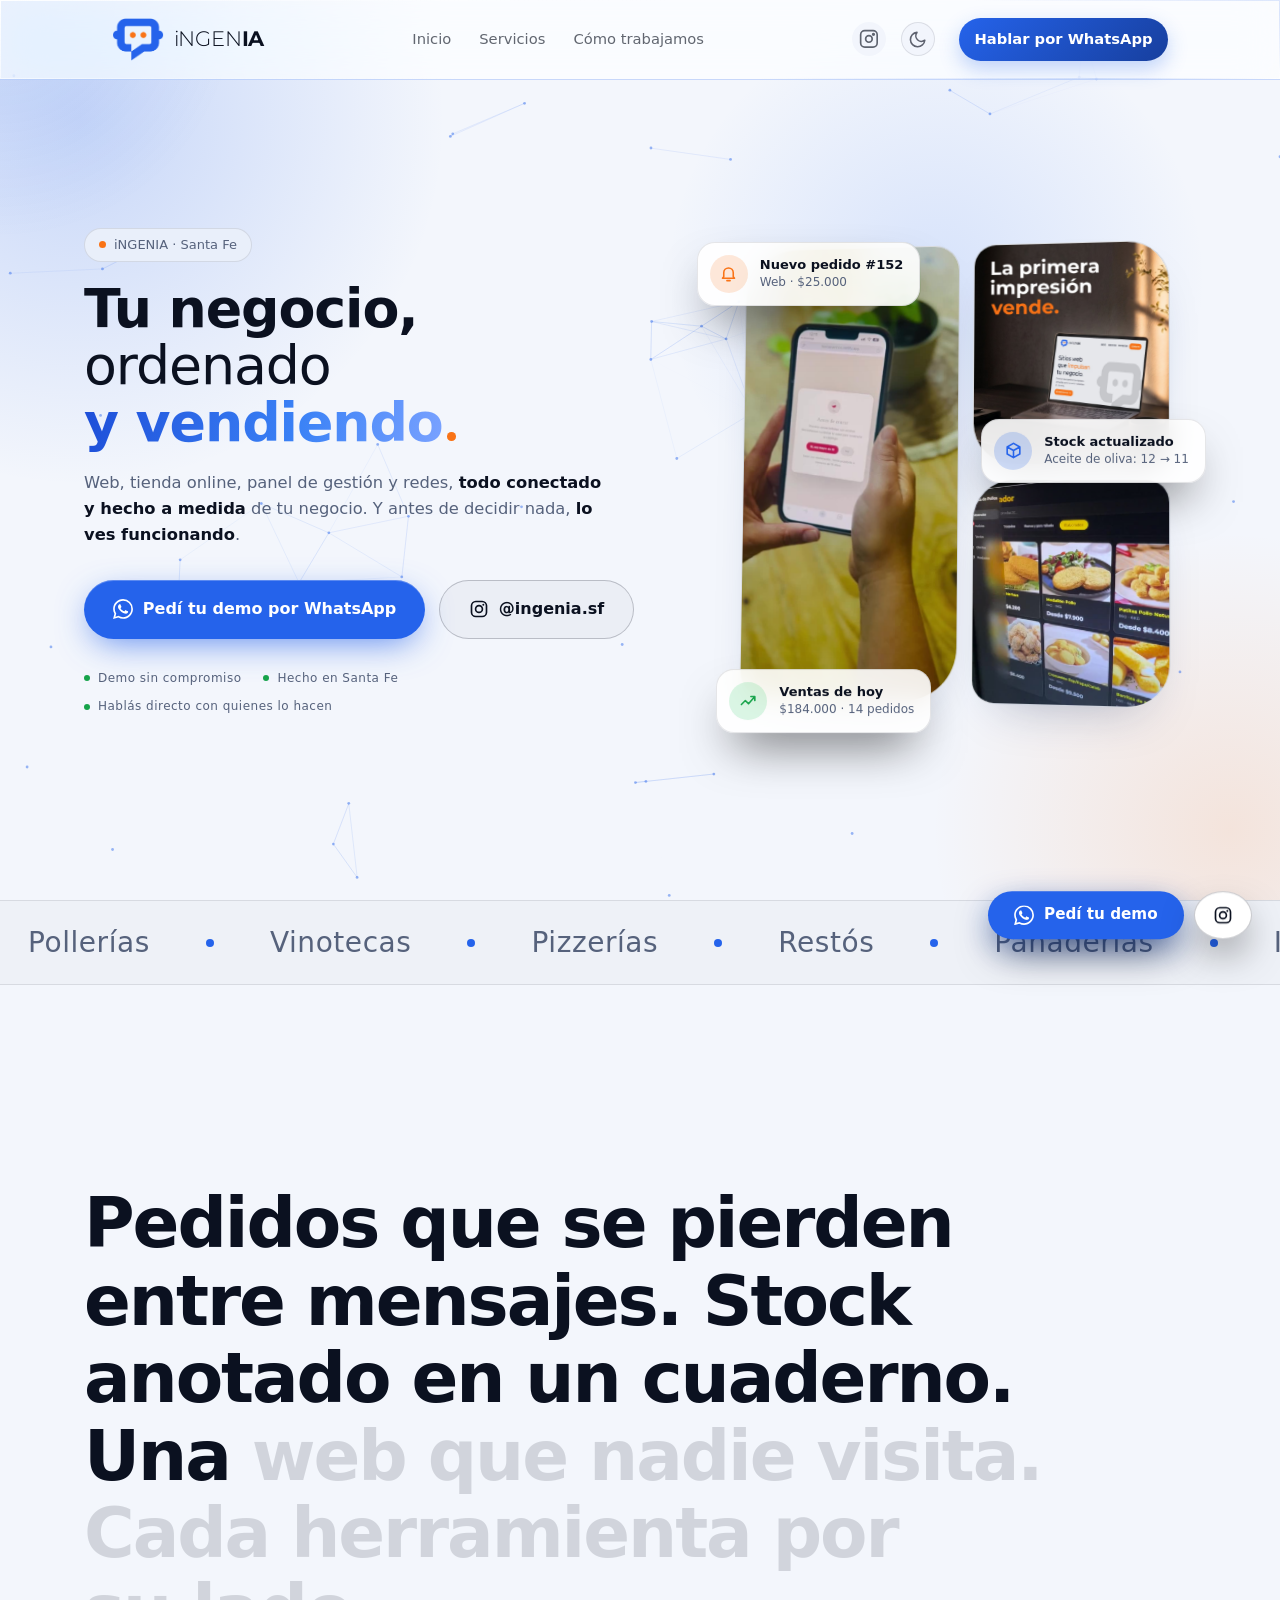
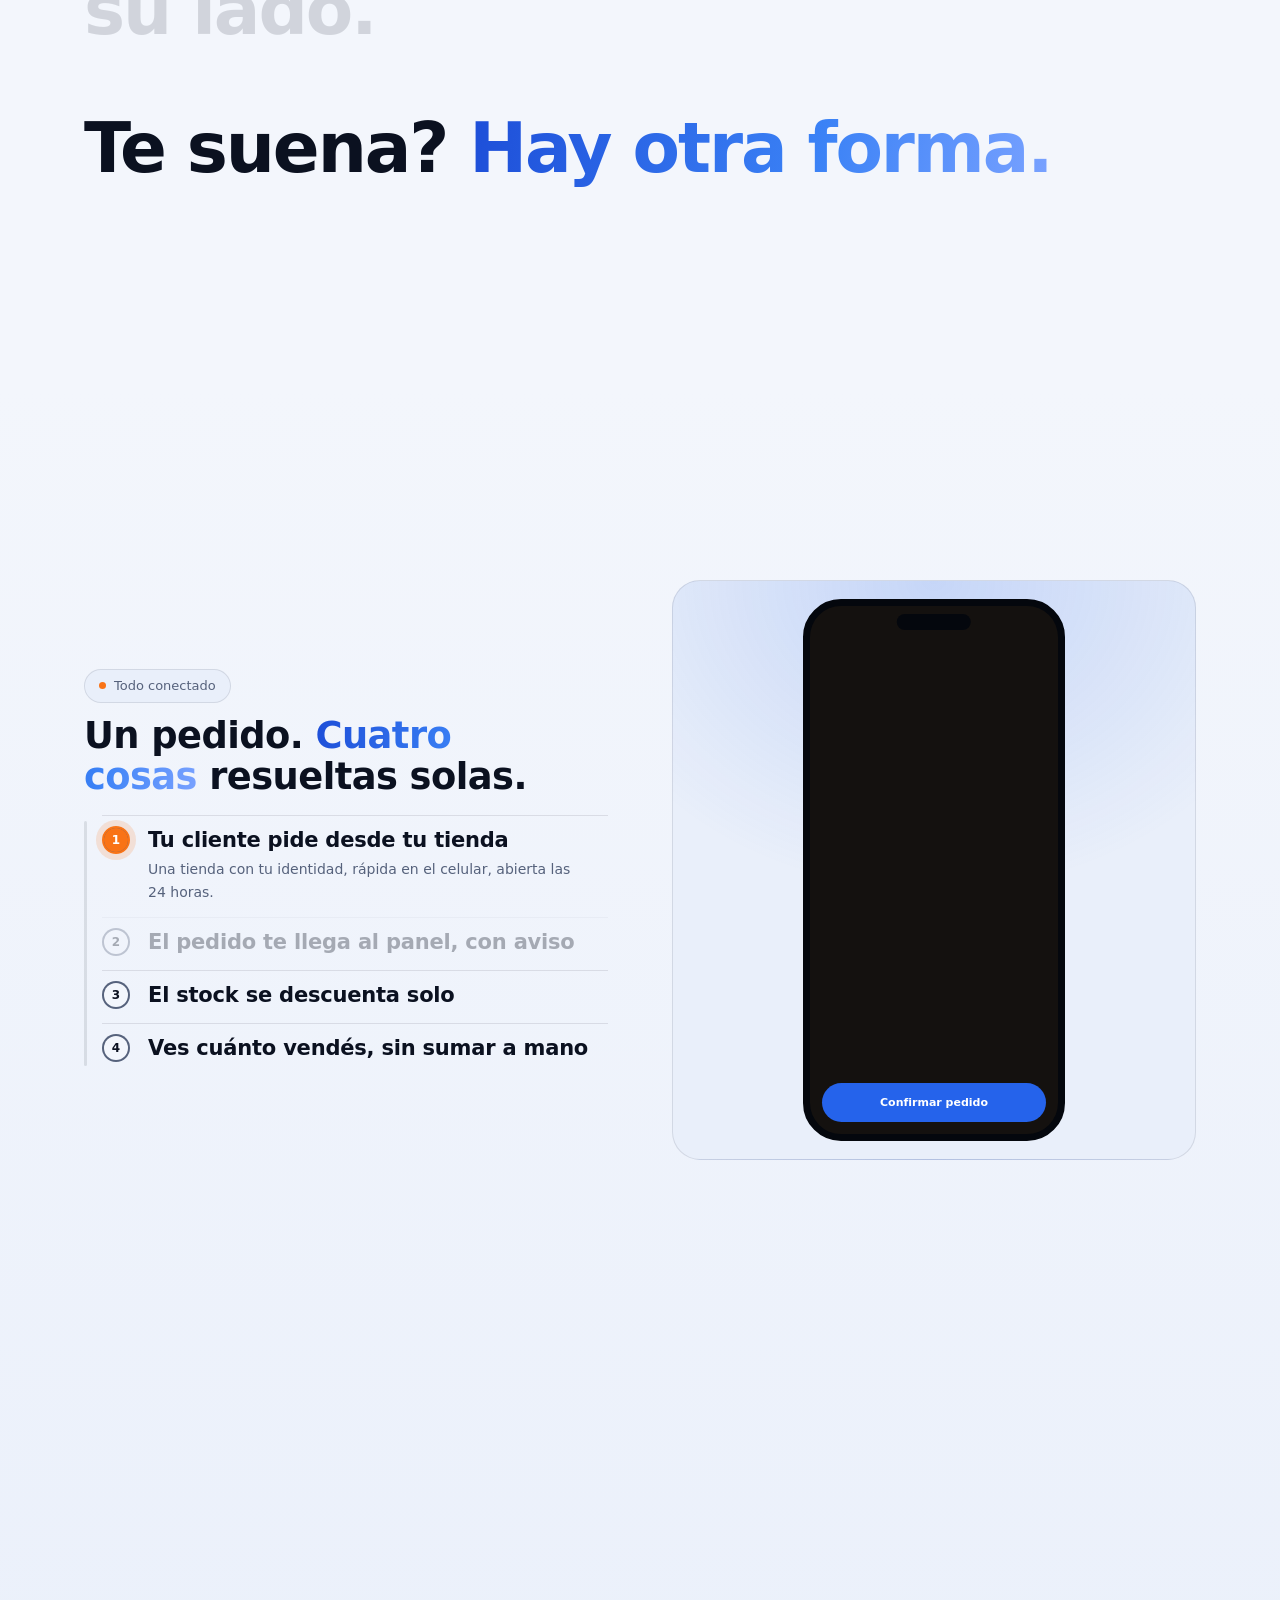
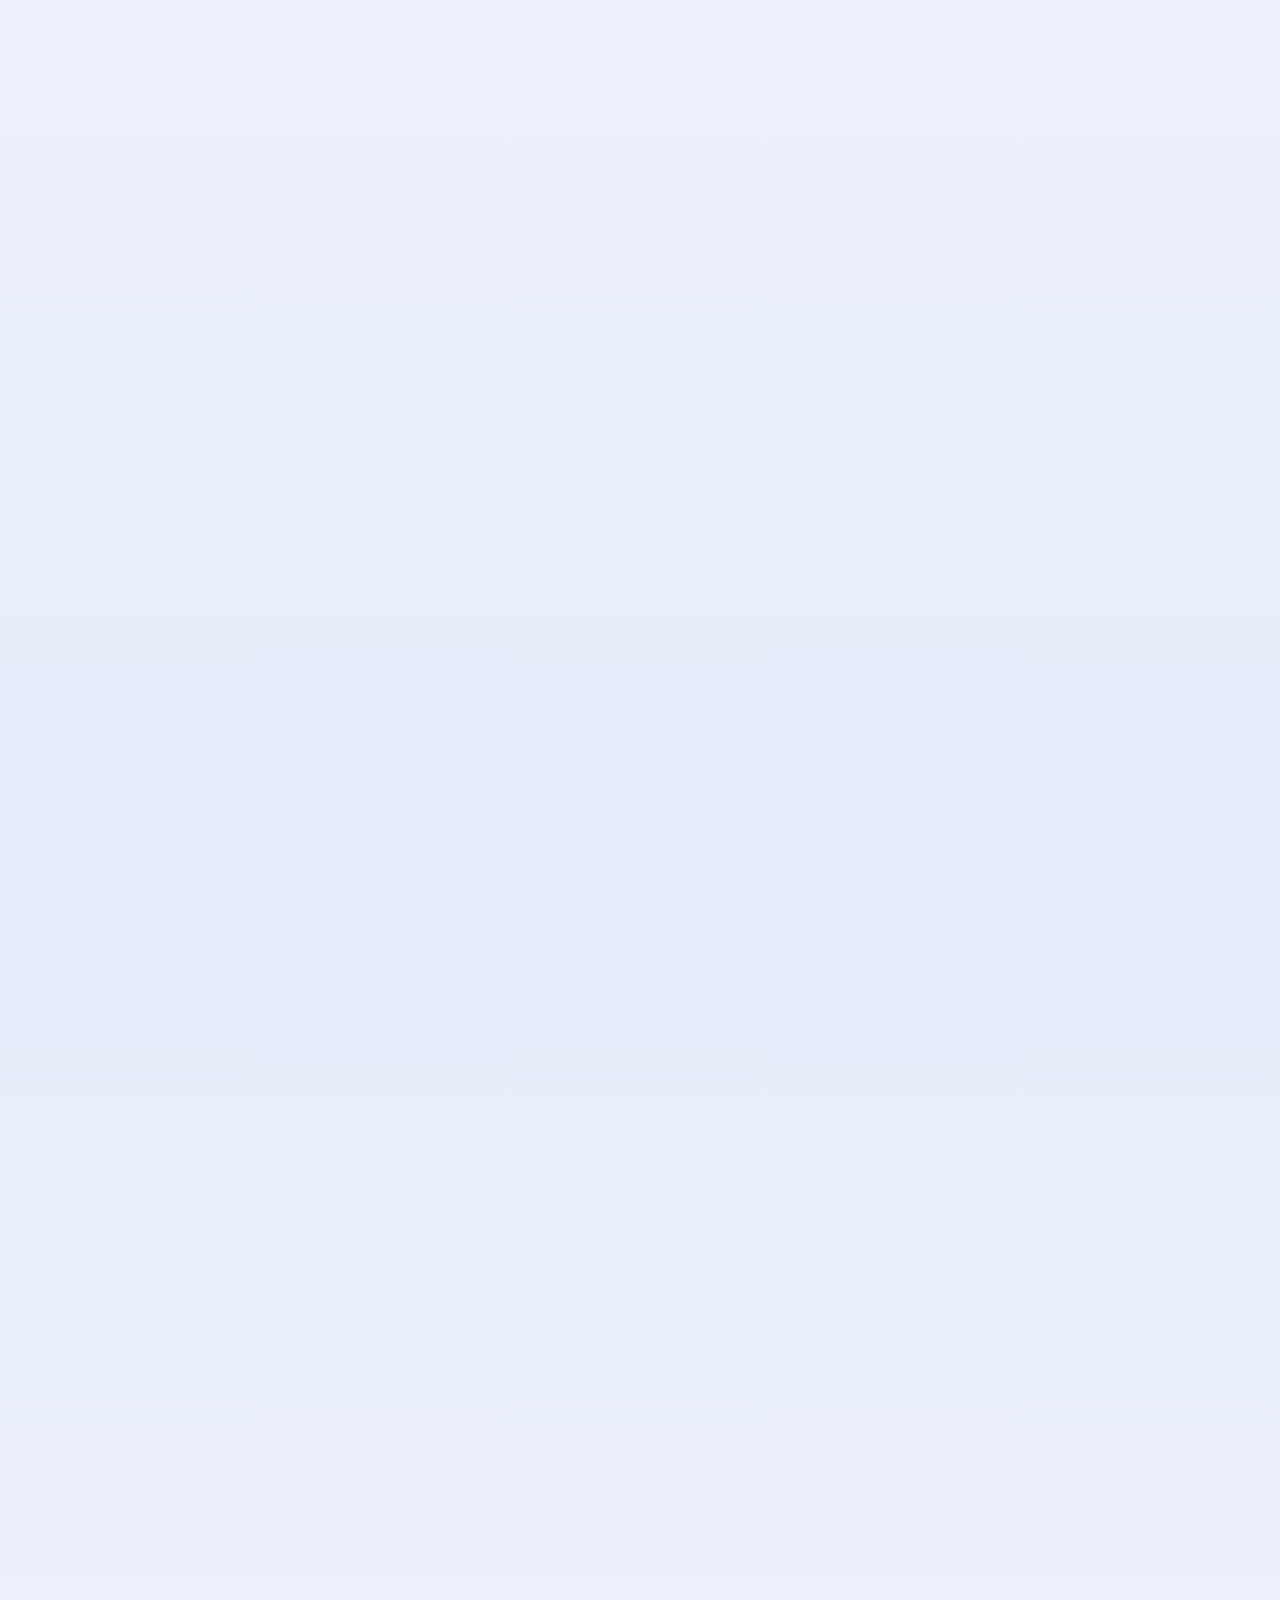
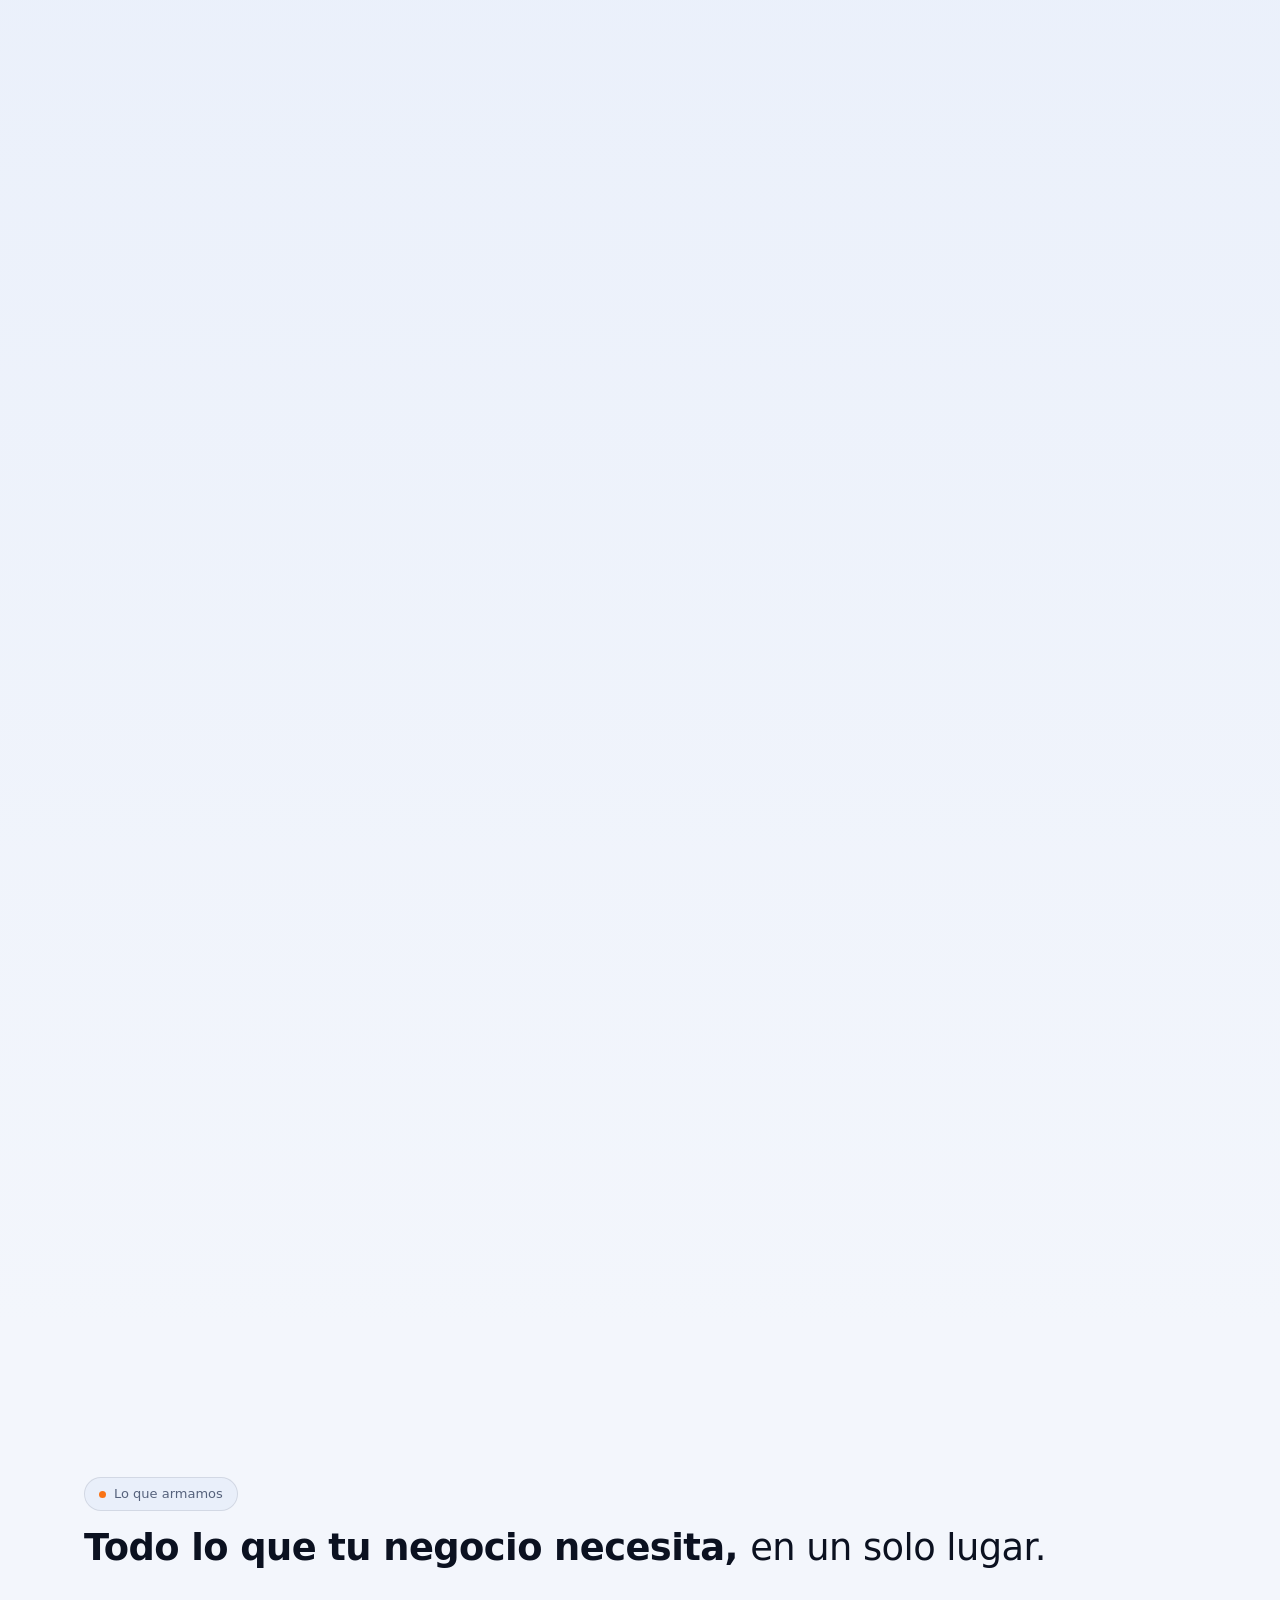
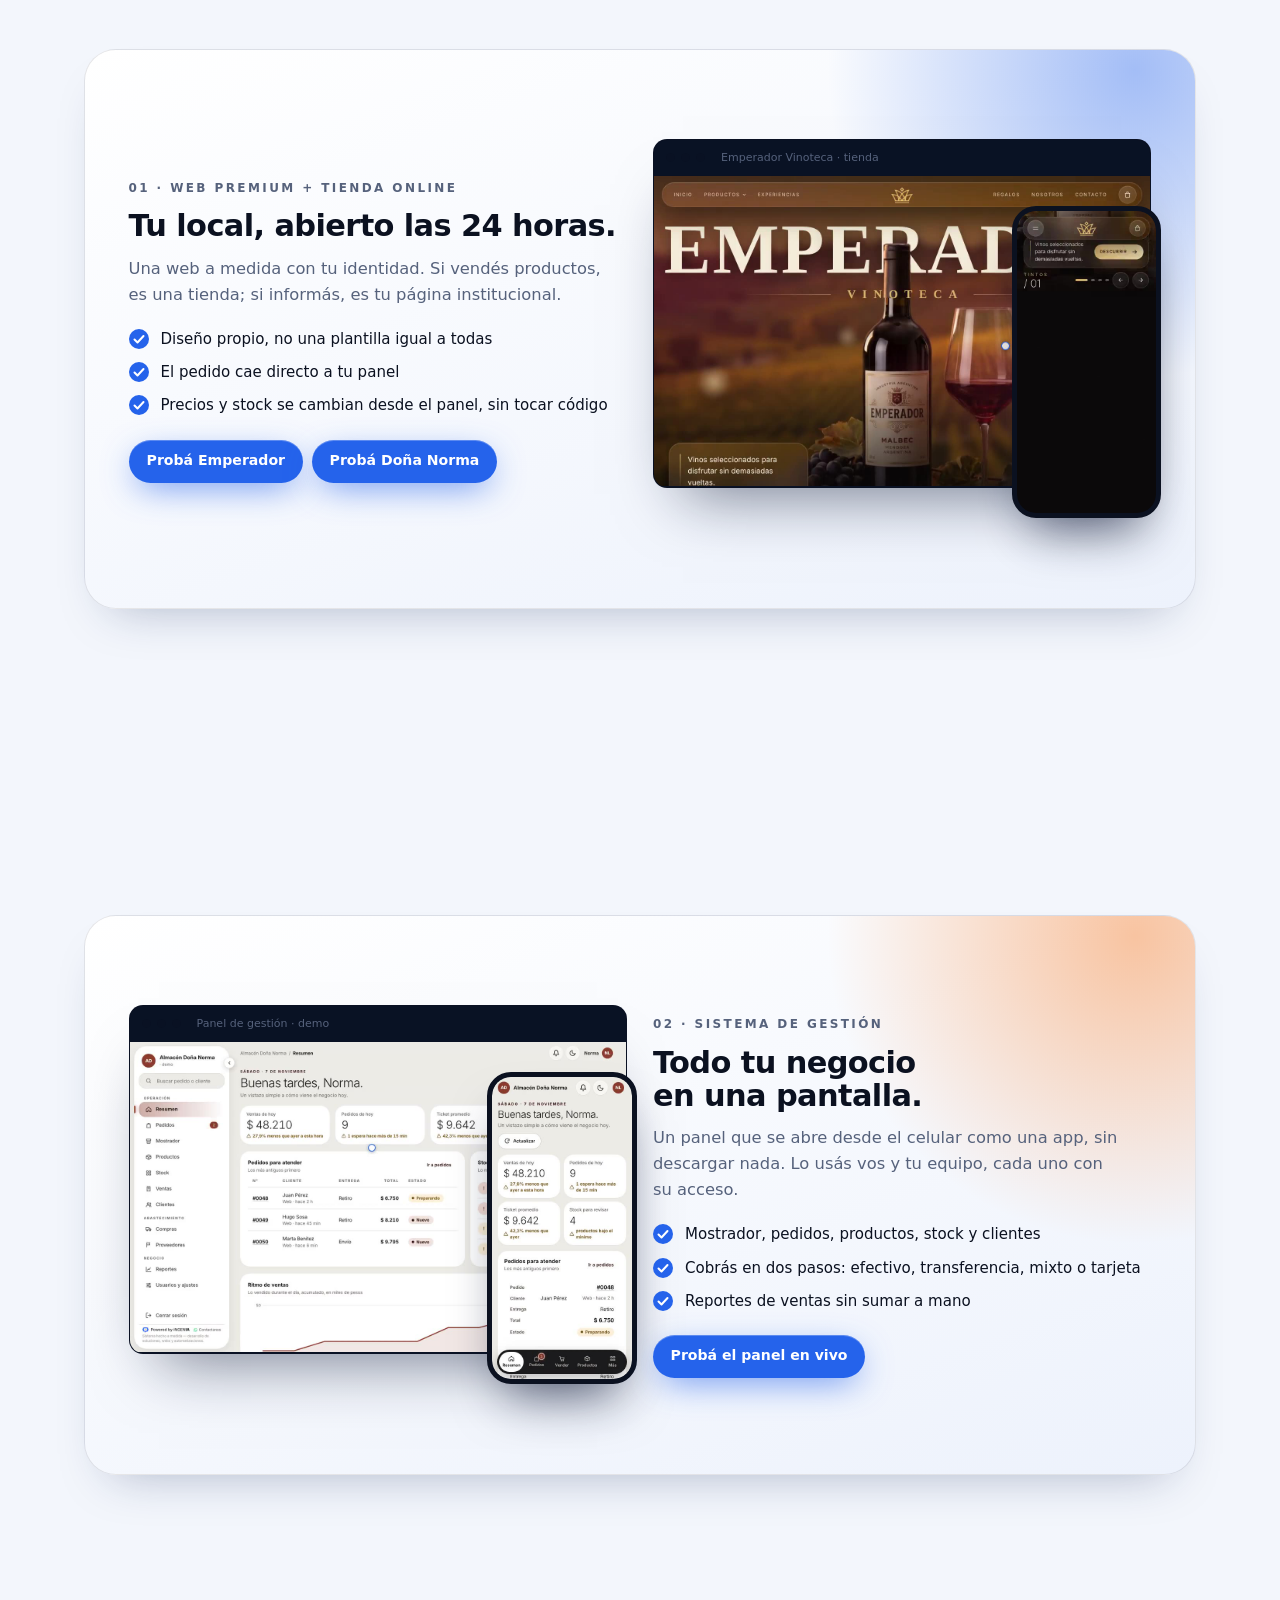
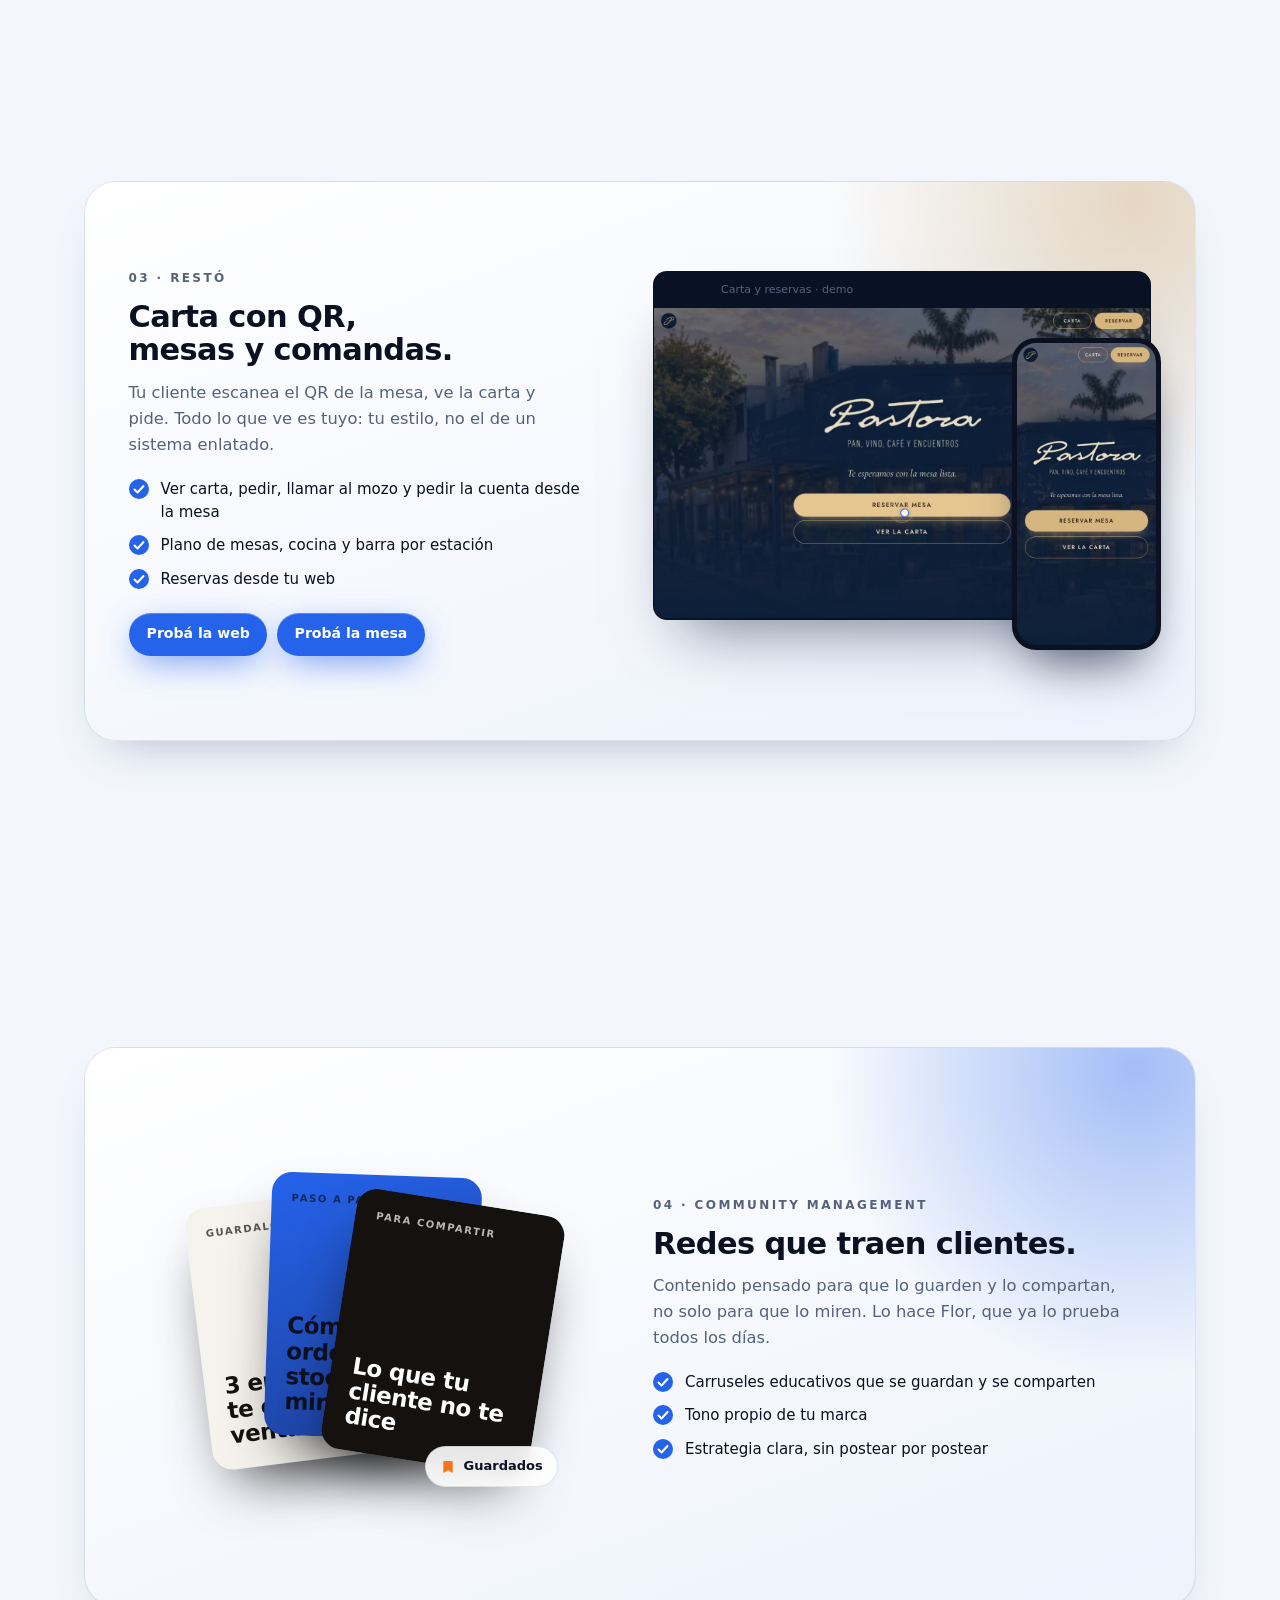
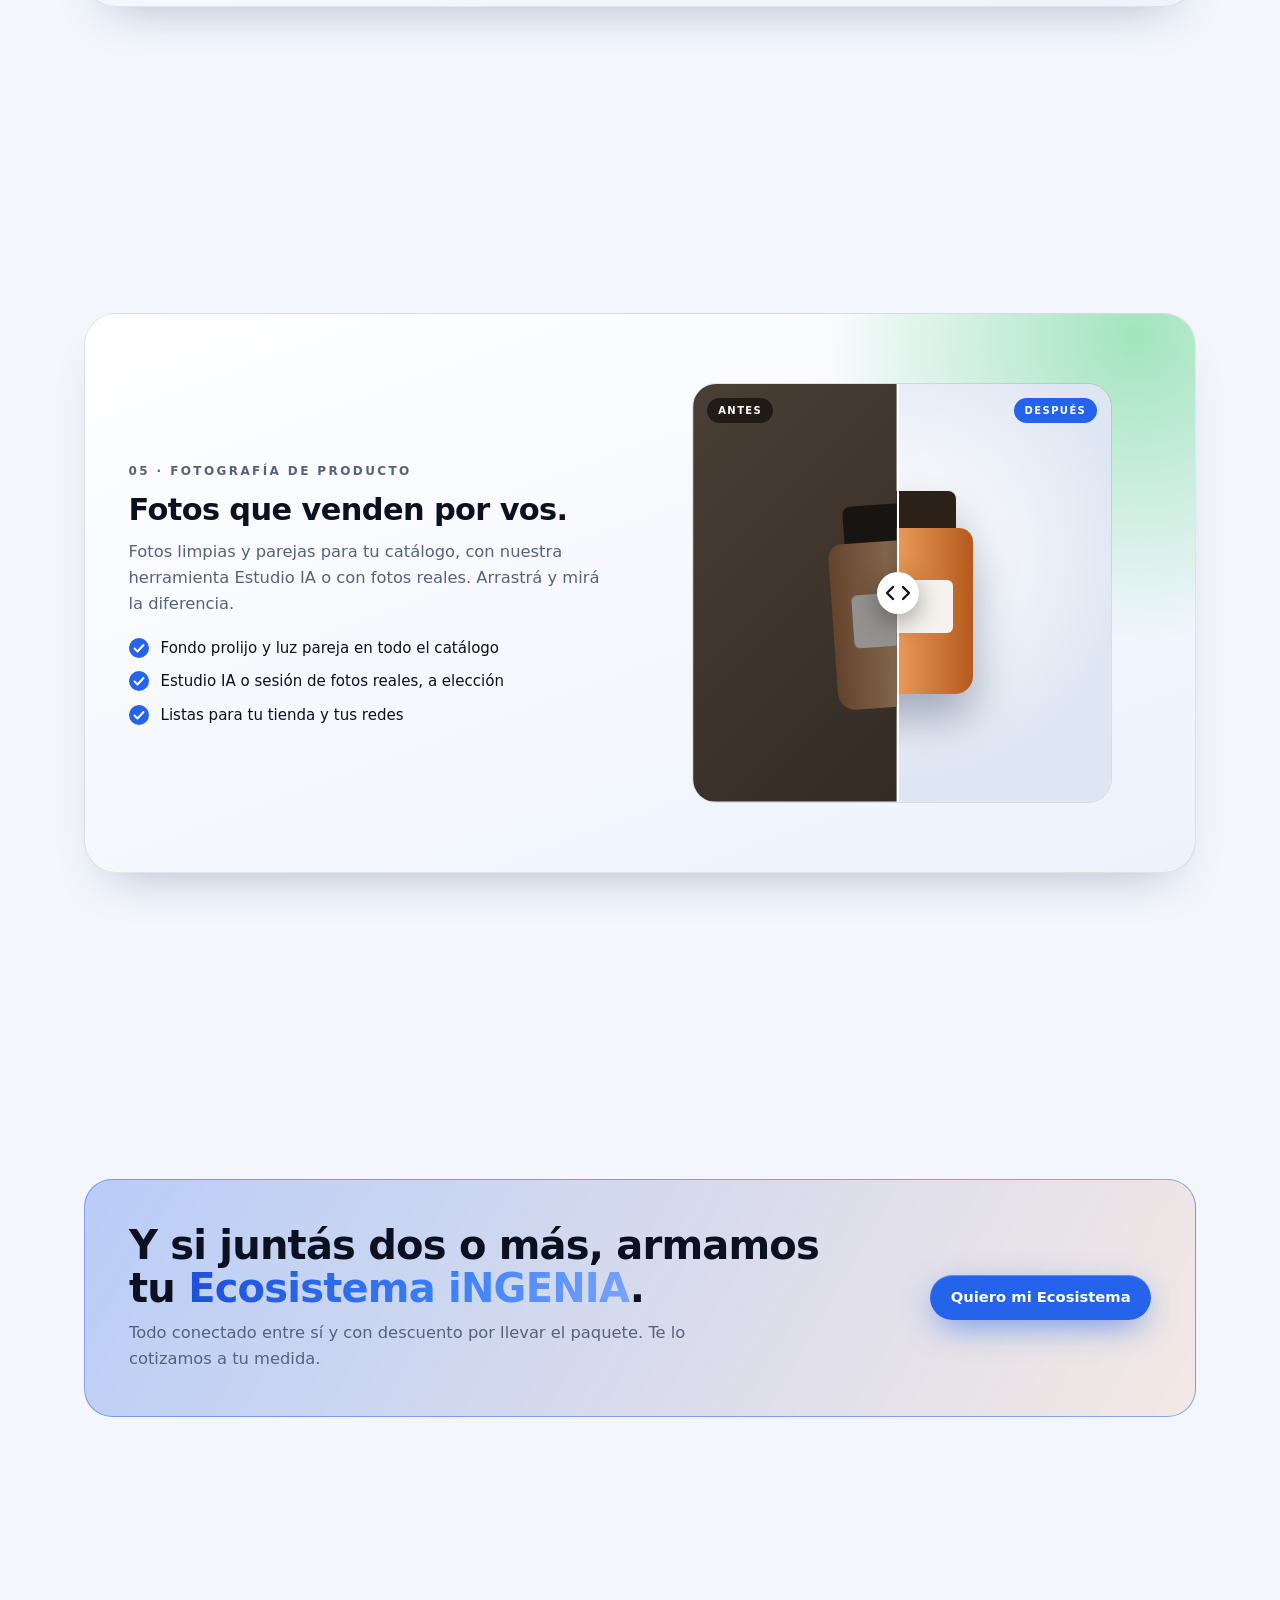
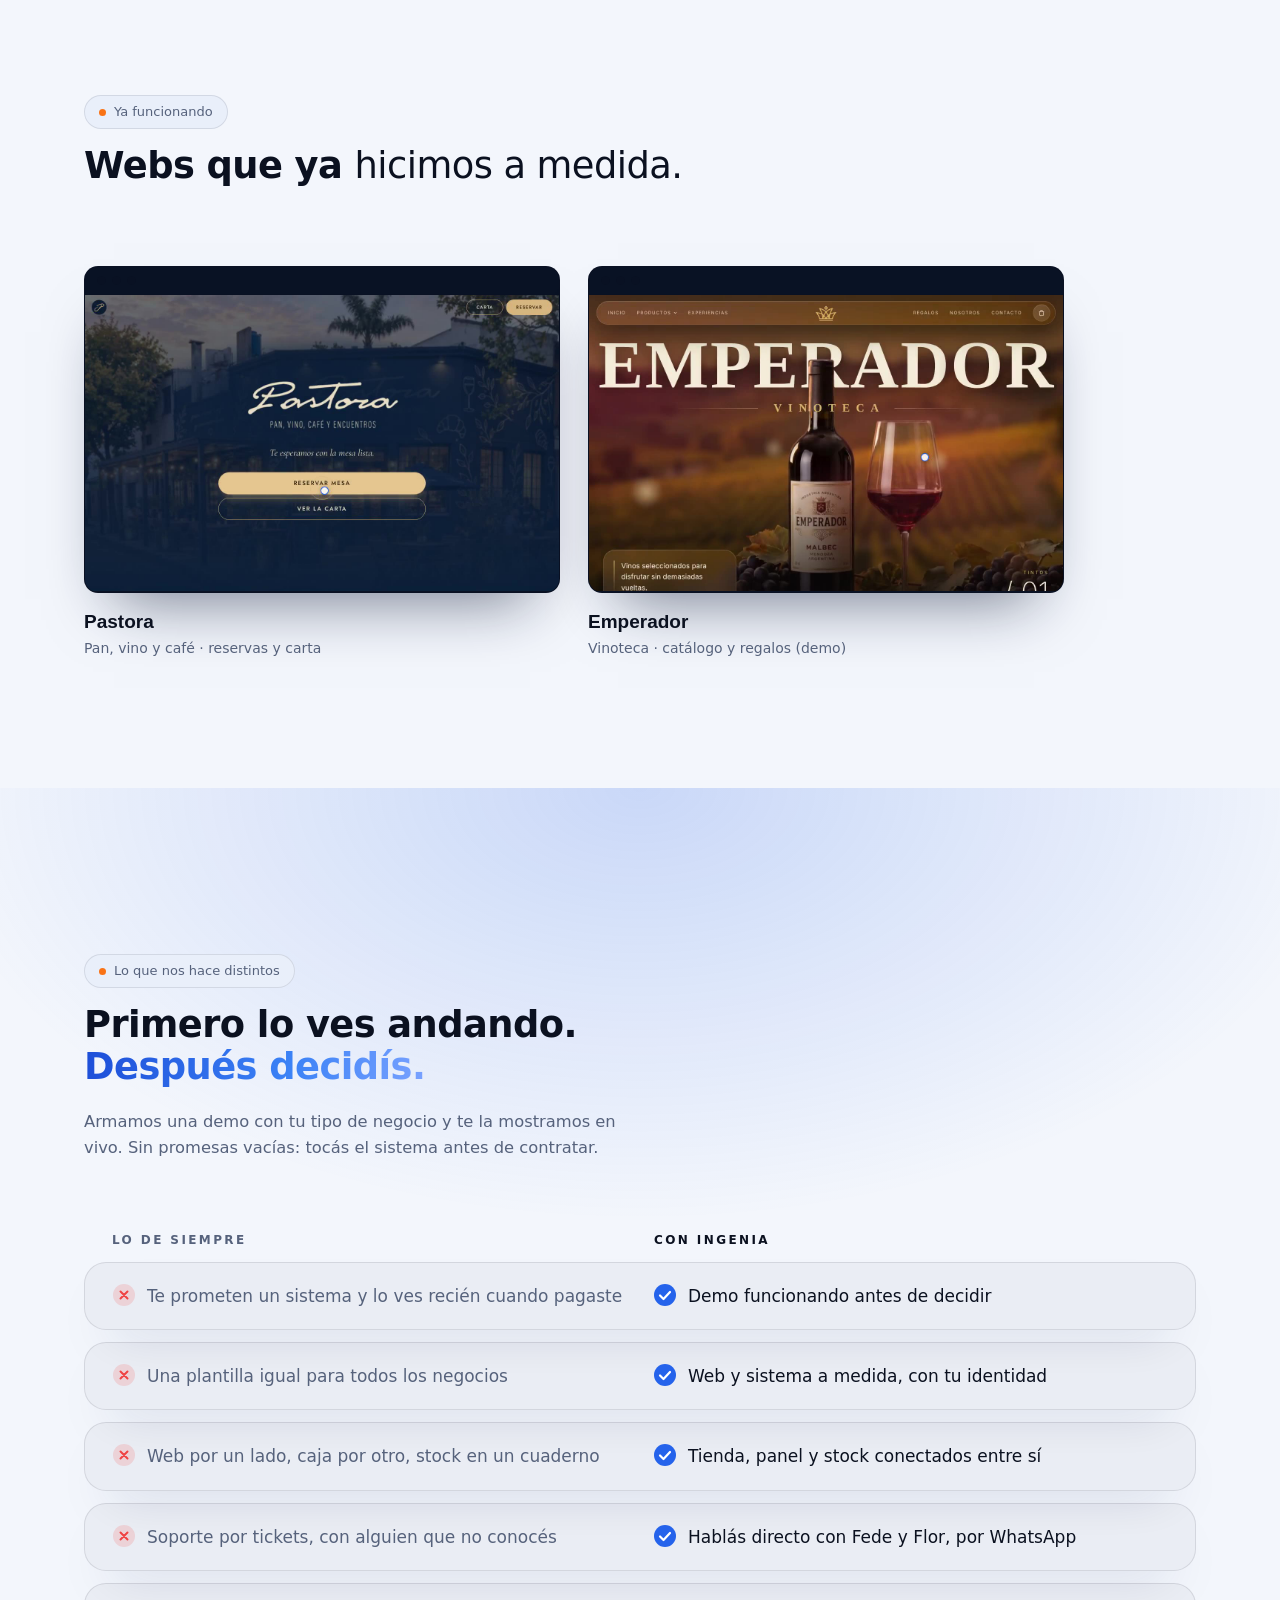
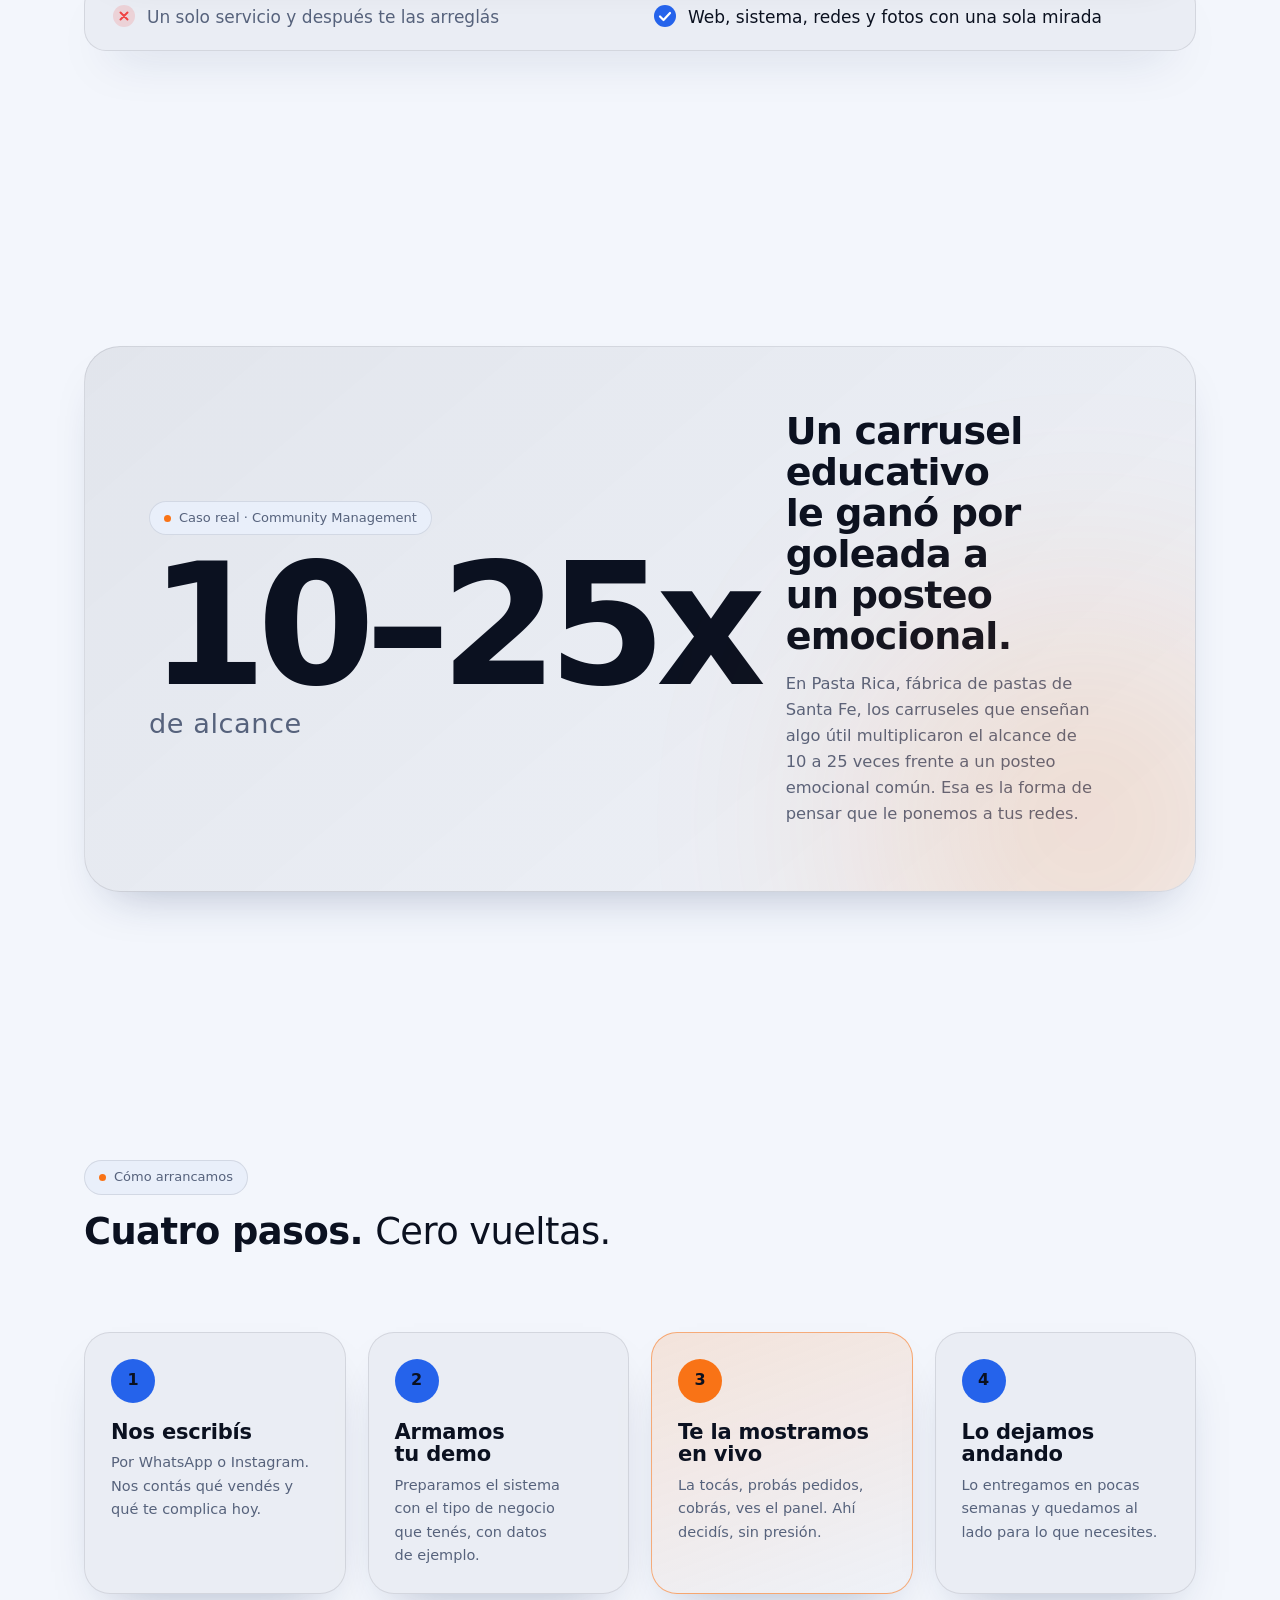
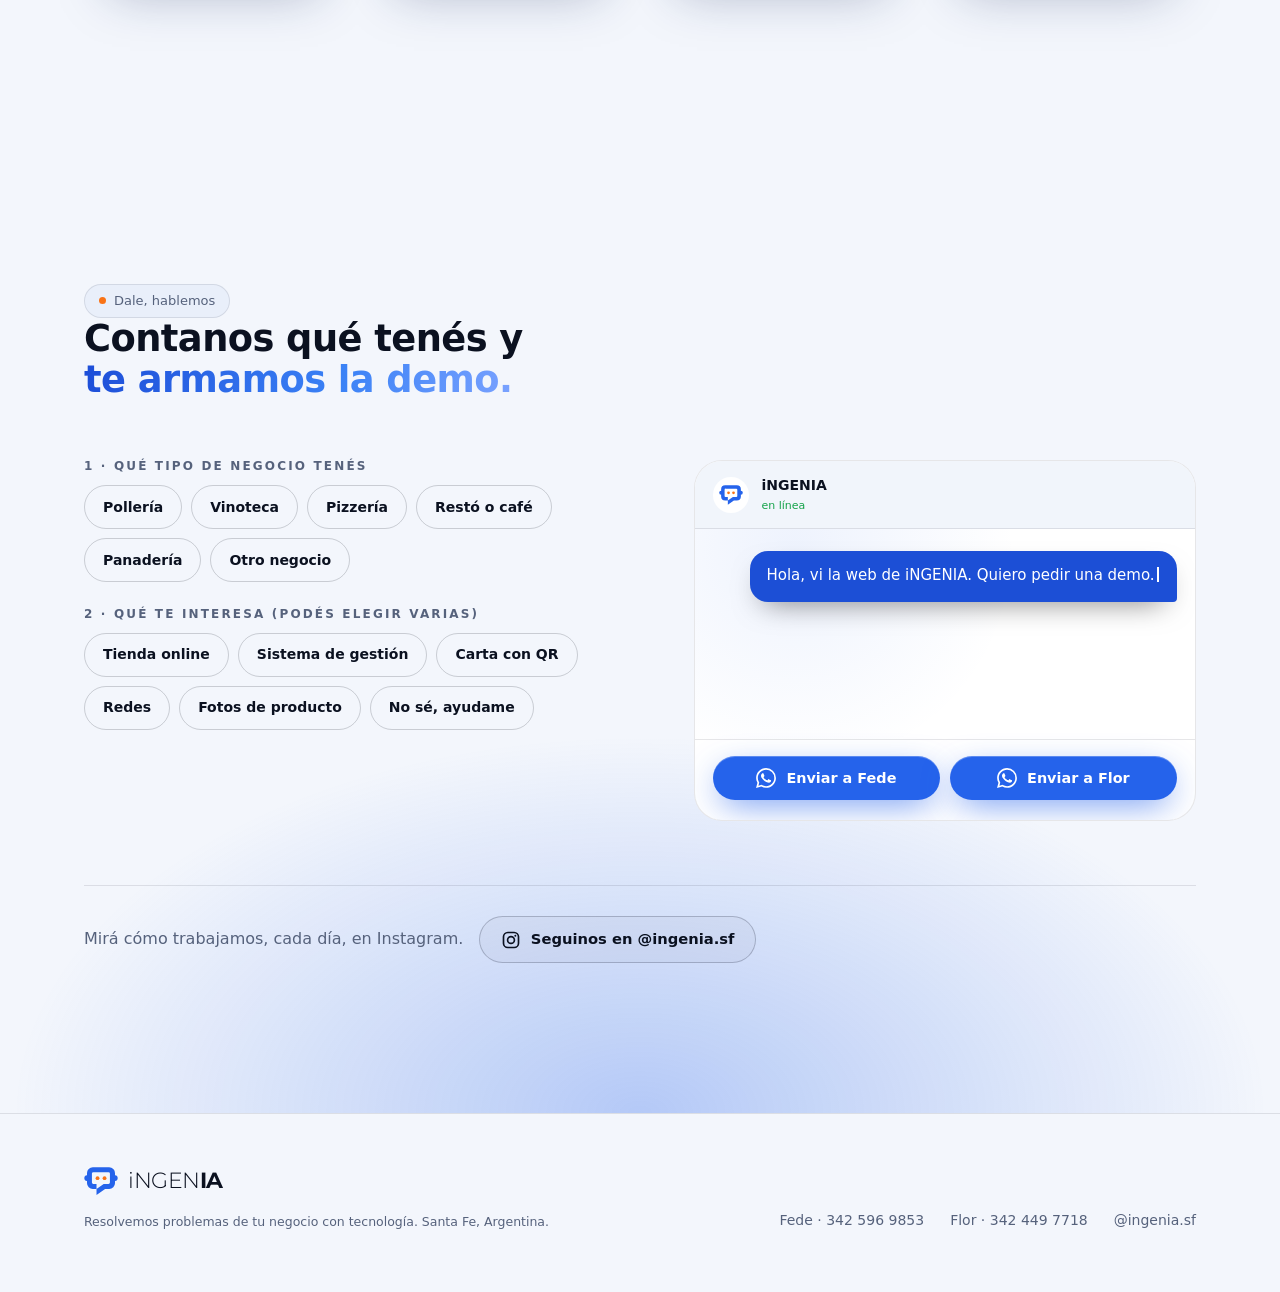
==== index.html @ 6999004f "Saca el cartel 'Seguí bajando' Co-Authored-By: Claude Sonnet 5.5 <noreply@anthropic.com> Claude-Sess" ====
<!doctype html>
<html lang="es-AR">
<head>
<meta charset="utf-8">
<meta name="viewport" content="width=device-width,initial-scale=1,viewport-fit=cover">
<title>iNGENIA · Tiendas online, paneles de gestión y redes para negocios de Santa Fe</title>
<meta name="description" content="Armamos la web, la tienda online y el panel de gestión de tu negocio, todo conectado y a medida. Primero lo ves andando, después decidís. Santa Fe, Argentina.">
<meta name="theme-color" content="#F3F6FC" id="tc">
<meta property="og:title" content="iNGENIA · Tu negocio, ordenado y vendiendo">
<meta property="og:description" content="Web, tienda online, panel de gestión y redes. Todo conectado. Pedí tu demo por WhatsApp.">
<meta property="og:type" content="website">
<meta property="og:image" content="img/og.png">
<link rel="icon" href="img/favicon.svg" type="image/svg+xml">
<link rel="preconnect" href="https://api.fontshare.com" crossorigin>
<link href="https://api.fontshare.com/v2/css?f[]=general-sans@500,600,700&display=swap" rel="stylesheet">
<link rel="stylesheet" href="css/site.css?v=202611090849">
<script>document.documentElement.classList.add('js');try{var _t=localStorage.getItem('ingenia_theme');document.documentElement.setAttribute('data-theme',_t==='dark'?'dark':'light')}catch(e){document.documentElement.setAttribute('data-theme','light')}if('scrollRestoration' in history)history.scrollRestoration='manual';</script>
</head>
<body>

<!-- sprites -->
<svg width="0" height="0" style="position:absolute" aria-hidden="true">
  <defs>
    <symbol id="iso" viewBox="100 310 880 730">
      <path fill="currentColor" fill-rule="evenodd" d="M328 317H752A150 150 0 0 1 902 467V729A150 150 0 0 1 752 879H646L424 1032V879H328A150 150 0 0 1 178 729V467A150 150 0 0 1 328 317ZM345 443H733A38 38 0 0 1 771 481V714A38 38 0 0 1 733 752H609L424 879V752H345A38 38 0 0 1 305 714V481A38 38 0 0 1 345 443Z"/>
      <ellipse fill="currentColor" cx="178" cy="596" rx="70" ry="75"/><ellipse fill="currentColor" cx="902" cy="596" rx="70" ry="75"/>
      <circle fill="#F97316" cx="450" cy="598" r="50"/><circle fill="#F97316" cx="632" cy="598" r="50"/>
    </symbol>
    <symbol id="i-wa" viewBox="0 0 24 24"><path fill="currentColor" d="M17.472 14.382c-.297-.149-1.758-.867-2.03-.967-.273-.099-.471-.148-.67.15-.197.297-.767.966-.94 1.164-.173.199-.347.223-.644.075-.297-.15-1.255-.463-2.39-1.475-.883-.788-1.48-1.761-1.653-2.059-.173-.297-.018-.458.13-.606.134-.133.298-.347.446-.52.149-.174.198-.298.298-.497.099-.198.05-.371-.025-.52-.075-.149-.669-1.612-.916-2.207-.242-.579-.487-.5-.669-.51-.173-.008-.371-.01-.57-.01-.198 0-.52.074-.792.372-.272.297-1.04 1.016-1.04 2.479 0 1.462 1.065 2.875 1.213 3.074.149.198 2.096 3.2 5.077 4.487.709.306 1.262.489 1.694.625.712.227 1.36.195 1.871.118.571-.085 1.758-.719 2.006-1.413.248-.694.248-1.289.173-1.413-.074-.124-.272-.198-.57-.347m-5.421 7.403h-.004a9.87 9.87 0 01-5.031-1.378l-.361-.214-3.741.982.998-3.648-.235-.374a9.86 9.86 0 01-1.51-5.26c.001-5.45 4.436-9.884 9.888-9.884 2.64 0 5.122 1.03 6.988 2.898a9.825 9.825 0 012.893 6.994c-.003 5.45-4.437 9.884-9.885 9.884m8.413-18.297A11.815 11.815 0 0012.05 0C5.495 0 .16 5.335.157 11.892c0 2.096.547 4.142 1.588 5.945L.057 24l6.305-1.654a11.882 11.882 0 005.683 1.448h.005c6.554 0 11.89-5.335 11.893-11.893a11.821 11.821 0 00-3.48-8.413z"/></symbol>
    <symbol id="i-ig" viewBox="0 0 24 24"><rect x="3" y="3" width="18" height="18" rx="5.2" fill="none" stroke="currentColor" stroke-width="2"/><circle cx="12" cy="12" r="4.1" fill="none" stroke="currentColor" stroke-width="2"/><circle cx="17.2" cy="6.8" r="1.2" fill="currentColor"/></symbol>
    <symbol id="i-bell" viewBox="0 0 24 24"><path fill="none" stroke="currentColor" stroke-width="2" stroke-linecap="round" stroke-linejoin="round" d="M6 16V11a6 6 0 1 1 12 0v5l1.6 2H4.4L6 16ZM10 21h4"/></symbol>
    <symbol id="i-box" viewBox="0 0 24 24"><path fill="none" stroke="currentColor" stroke-width="2" stroke-linejoin="round" stroke-linecap="round" d="M12 3l8 4.5v9L12 21l-8-4.5v-9L12 3Zm0 9l8-4.5M12 12v9M12 12L4 7.5"/></symbol>
    <symbol id="i-cash" viewBox="0 0 24 24"><path fill="none" stroke="currentColor" stroke-width="2" stroke-linecap="round" stroke-linejoin="round" d="M3 17l5-5 4 4 8-9M15 7h5v5"/></symbol>
    <symbol id="i-heart" viewBox="0 0 24 24"><path fill="currentColor" d="M6 3h12a1 1 0 0 1 1 1v17l-7-4-7 4V4a1 1 0 0 1 1-1Z"/></symbol>
    <symbol id="i-moon" viewBox="0 0 24 24"><path fill="none" stroke="currentColor" stroke-width="2" stroke-linecap="round" stroke-linejoin="round" d="M21 12.8A9 9 0 1 1 11.2 3a7 7 0 0 0 9.8 9.8Z"/></symbol>
    <symbol id="i-sun" viewBox="0 0 24 24"><g fill="none" stroke="currentColor" stroke-width="2" stroke-linecap="round"><circle cx="12" cy="12" r="4"/><path d="M12 2v2M12 20v2M4.9 4.9l1.4 1.4M17.7 17.7l1.4 1.4M2 12h2M20 12h2M4.9 19.1l1.4-1.4M17.7 6.3l1.4-1.4"/></g></symbol>
    <symbol id="i-x" viewBox="0 0 24 24"><path fill="none" stroke="currentColor" stroke-width="2.4" stroke-linecap="round" d="M5 5l14 14M19 5L5 19"/></symbol>
  </defs>
</svg>

<div id="prog"></div>
<div id="glow"></div>

<div id="pre" aria-hidden="true">
  <svg class="iso" viewBox="0 0 880 730" style="color:#2563EB"><use href="#iso" width="880" height="730"/></svg>
</div>

<!-- NAV -->
<header class="site glass" id="nav">
  <div class="shell site-nav">
    <a class="brand" href="#inicio" aria-label="iNGENIA, inicio">
      <img src="img/logo-header.png" alt="">
      <span class="wordmark"><span class="wm-light">iNGEN</span><span class="wm-bold">IA</span></span>
    </a>
    <nav class="nav-links" aria-label="Secciones">
      <a href="#inicio">Inicio</a>
      <a href="#servicios">Servicios</a>
      <a href="#proceso">Cómo trabajamos</a>
    </nav>
    <div class="nav-right">
      <a class="ig-link" href="https://www.instagram.com/ingenia.sf" target="_blank" rel="noopener" aria-label="Instagram de INGENIA">
        <svg width="17" height="17" viewBox="0 0 24 24" fill="none" stroke="currentColor" stroke-width="2"><rect x="2" y="2" width="20" height="20" rx="5"/><circle cx="12" cy="12" r="4"/><circle cx="17.5" cy="6.5" r="1"/></svg>
      </a>
      <button type="button" class="theme-btn" id="themeBtn" aria-label="Pasar a modo noche" title="Modo noche"><svg><use href="#i-moon"/></svg></button>
      <button type="button" class="btn" data-contact>Hablar por WhatsApp</button>
    </div>
  </div>
</header>

<main>
<!-- HERO -->
<section class="hero" id="inicio">
  <div class="bg"><div class="blob a"></div><div class="blob b"></div><div class="blob c"></div><canvas id="cv"></canvas></div>
  <div class="wrap">
    <div class="hero-t">
      <p class="kicker" data-in>iNGENIA · Santa Fe</p>
      <h1 aria-label="Tu negocio, ordenado y vendiendo.">
        <span class="ln"><span>Tu negocio,</span></span>
        <span class="ln"><span class="light">ordenado</span></span>
        <span class="ln"><span><span class="grad">y vendiendo</span><span class="live-dot" aria-hidden="true"></span></span></span>
      </h1>
      <p class="lead" data-in>Web, tienda online, panel de gestión y redes, <b>todo conectado y hecho a medida</b> de tu negocio. Y antes de decidir nada, <b>lo ves funcionando</b>.</p>
      <div class="row" data-in>
        <button class="btn btn-p btn-l" data-contact><svg><use href="#i-wa"/></svg>Pedí tu demo por WhatsApp</button>
        <a class="btn btn-g btn-l" href="https://instagram.com/ingenia.sf" target="_blank" rel="noopener"><svg><use href="#i-ig"/></svg>@ingenia.sf</a>
      </div>
      <div class="trust" data-in><span><i></i>Demo sin compromiso</span><span><i></i>Hecho en Santa Fe</span><span><i></i>Hablás directo con quienes lo hacen</span></div>
    </div>

    <div class="hv" id="hv" aria-hidden="true">
      <div class="gal" id="hphone">
        <div class="g-cell g-large"><video class="g-media" autoplay muted loop playsinline preload="metadata" poster="img/hero/producto-video-1-poster.jpg"><source src="img/hero/producto-video-1.mp4" type="video/mp4"></video></div>
        <div class="g-cell g-top"><img class="g-media" src="img/hero/producto-foto-1.jpg" alt="" decoding="async"></div>
        <div class="g-cell g-bottom"><video class="g-media" autoplay muted loop playsinline preload="metadata" poster="img/hero/producto-video-2-poster.jpg"><source src="img/hero/producto-video-2.mp4" type="video/mp4"></video></div>
      </div>
      <div class="toast t1"><span class="ic o"><svg><use href="#i-bell"/></svg></span><div><b>Nuevo pedido #152</b><small>Web · $25.000</small></div></div>
      <div class="toast t2"><span class="ic bl"><svg><use href="#i-box"/></svg></span><div><b>Stock actualizado</b><small>Aceite de oliva: 12 → 11</small></div></div>
      <div class="toast t3"><span class="ic gr"><svg><use href="#i-cash"/></svg></span><div><b>Ventas de hoy</b><small>$184.000 · 14 pedidos</small></div></div>
    </div>
  </div>
</section>

<div class="mq" aria-hidden="true"><div class="mq-t">
  <span>Pollerías</span><span>Vinotecas</span><span>Pizzerías</span><span>Restós</span><span>Panaderías</span><span>Imprentas</span><span>Almacenes</span><span>Cafeterías</span>
  <span>Pollerías</span><span>Vinotecas</span><span>Pizzerías</span><span>Restós</span><span>Panaderías</span><span>Imprentas</span><span>Almacenes</span><span>Cafeterías</span>
</div></div>

<!-- PROBLEMA -->
<section class="prob" id="problema">
  <div class="wrap">
    <p data-split>Pedidos que se pierden entre mensajes. Stock anotado en un cuaderno. Una web que nadie visita. Cada herramienta por su lado.</p>
    <p class="turn rv">Te suena? <span class="grad">Hay otra forma.</span></p>
  </div>
</section>

<!-- FLUJO PINEADO -->
<section class="flow" id="como">
  <div class="flow-pin" id="flowpin">
    <div class="wrap">
      <div class="flow-l">
        <p class="kicker">Todo conectado</p>
        <h2>Un pedido. <span class="grad">Cuatro cosas</span> resueltas solas.</h2>
        <ol class="caps" id="caps">
          <li class="cap on"><span class="n">1</span><h3>Tu cliente pide desde tu tienda</h3><p>Una tienda con tu identidad, rápida en el celular, abierta las 24 horas.</p></li>
          <li class="cap"><span class="n">2</span><h3>El pedido te llega al panel, con aviso</h3><p>Suena, aparece, y lo pasás de Nuevo a Preparando y a Listo con un toque.</p></li>
          <li class="cap"><span class="n">3</span><h3>El stock se descuenta solo</h3><p>Sin cuadernos ni planillas: sabés qué te queda y qué conviene reponer.</p></li>
          <li class="cap"><span class="n">4</span><h3>Ves cuánto vendés, sin sumar a mano</h3><p>Ventas, clientes y productos más pedidos, listos cuando los necesitás.</p></li>
        </ol>
      </div>
      <div class="stage" id="stage">
        <div class="layer l1"><div class="phone" id="normaPhone"><iframe id="normaFrame" src="demo/norma/index.html?embed=1" title="Tienda de Doña Norma" loading="lazy" tabindex="-1" aria-hidden="true"></iframe><div class="sbtn" id="confirm">Confirmar pedido</div></div></div>
        <div class="layer l2"><div class="ocard" id="ocard">
          <div class="hd"><span class="bell"><svg><use href="#i-bell"/></svg></span>Nuevo pedido #152<span class="badge new" style="margin-left:auto">NUEVO</span></div>
          <div class="it"><b>Aceite de oliva 500 ml</b><span>x1</span></div>
          <div class="it"><b>Queso cremoso 1 kg</b><span>x1</span></div>
          <div class="it"><b>Pan de campo</b><span>x2</span></div>
          <div class="tot"><span>Total</span><span>$25.000</span></div>
          <div class="act">Aceptar y preparar</div>
        </div></div>
        <div class="layer l3"><div class="stk">
          <div class="r"><div class="t"><span>Aceite de oliva 500 ml</span><span class="n1">12 unidades</span></div><div class="trk"><i class="b1"></i></div></div>
          <div class="r"><div class="t"><span>Queso cremoso 1 kg</span><span class="n2">8 unidades</span></div><div class="trk"><i class="b2"></i></div></div>
          <div class="r low"><div class="t"><span>Pan de campo</span><span class="n3">9 unidades</span></div><div class="trk"><i class="b3"></i></div></div>
        </div></div>
        <div class="layer l4"><div class="chart">
          <div class="big" id="bigsales">$0</div><div class="sub">Ventas de la semana · datos de ejemplo</div>
          <div class="bars"><i style="height:38%"></i><i style="height:55%"></i><i style="height:46%"></i><i style="height:72%"></i><i style="height:64%"></i><i style="height:88%"></i><i style="height:100%"></i></div>
          <div class="days"><span>L</span><span>M</span><span>M</span><span>J</span><span>V</span><span>S</span><span>D</span></div>
        </div></div>
      </div>
    </div>
  </div>
</section>

<!-- SERVICIOS -->
<section class="svcs" id="servicios">
  <div class="wrap">
    <div class="sec-h rv">
      <p class="kicker">Lo que armamos</p>
      <h2>Todo lo que tu negocio necesita, <span class="light">en un solo lugar.</span></h2>
    </div>
    <div class="stack">

      <article class="svc" style="--i:0;--c:#2563EB">
        <div>
          <span class="num">01 · WEB PREMIUM + TIENDA ONLINE</span>
          <h3>Tu local, abierto las 24 horas.</h3>
          <p class="d">Una web a medida con tu identidad. Si vendés productos, es una tienda; si informás, es tu página institucional.</p>
          <ul><li>Diseño propio, no una plantilla igual a todas</li><li>El pedido cae directo a tu panel</li><li>Precios y stock se cambian desde el panel, sin tocar código</li></ul>
          <div class="live-row"><button type="button" class="btn btn-p live" data-live="emp" data-title="Tienda de Emperador · maqueta">Probá Emperador</button><button type="button" class="btn btn-p live" data-live="norma" data-title="Almacén Doña Norma · maqueta">Probá Doña Norma</button></div>
        </div>
        <div class="vis real"><div class="rw"><div class="top"><i></i><i></i><i></i><span>Emperador Vinoteca · tienda</span></div><video muted loop playsinline preload="none" disablepictureinpicture poster="vid/emp-d.jpg" data-src="vid/emp-d.mp4" aria-label="Recorrido de ejemplo"></video></div><div class="rp"><video muted loop playsinline preload="none" disablepictureinpicture poster="vid/emp-m.jpg" data-src="vid/emp-m.mp4" aria-label="Recorrido de ejemplo"></video></div></div>
      </article>

      <article class="svc rev" style="--i:1;--c:#F97316">
        <div>
          <span class="num">02 · SISTEMA DE GESTIÓN</span>
          <h3>Todo tu negocio en una pantalla.</h3>
          <p class="d">Un panel que se abre desde el celular como una app, sin descargar nada. Lo usás vos y tu equipo, cada uno con su acceso.</p>
          <ul><li>Mostrador, pedidos, productos, stock y clientes</li><li>Cobrás en dos pasos: efectivo, transferencia, mixto o tarjeta</li><li>Reportes de ventas sin sumar a mano</li></ul>
          <div class="live-row"><button type="button" class="btn btn-p live" data-live="panel" data-title="Panel de gestión · maqueta">Probá el panel en vivo</button></div>
        </div>
        <div class="vis real"><div class="rw"><div class="top"><i></i><i></i><i></i><span>Panel de gestión · demo</span></div><video muted loop playsinline preload="none" disablepictureinpicture poster="vid/pan-d.jpg" data-src="vid/pan-d.mp4" aria-label="Recorrido de ejemplo"></video></div><div class="rp"><video muted loop playsinline preload="none" disablepictureinpicture poster="vid/pan-m.jpg" data-src="vid/pan-m.mp4" aria-label="Recorrido de ejemplo"></video></div></div>
      </article>

      <article class="svc" style="--i:2;--c:#c9a26a">
        <div>
          <span class="num">03 · RESTÓ</span>
          <h3>Carta con QR, mesas y comandas.</h3>
          <p class="d">Tu cliente escanea el QR de la mesa, ve la carta y pide. Todo lo que ve es tuyo: tu estilo, no el de un sistema enlatado.</p>
          <ul><li>Ver carta, pedir, llamar al mozo y pedir la cuenta desde la mesa</li><li>Plano de mesas, cocina y barra por estación</li><li>Reservas desde tu web</li></ul>
          <div class="live-row"><button type="button" class="btn btn-p live" data-live="web" data-title="Web de Pastora · maqueta">Probá la web</button><button type="button" class="btn btn-p live" data-live="mesa" data-title="Mesa por QR · maqueta">Probá la mesa</button></div>
        </div>
        <div class="vis real"><div class="rw"><div class="top"><i></i><i></i><i></i><span>Carta y reservas · demo</span></div><video muted loop playsinline preload="none" disablepictureinpicture poster="vid/pas-d.jpg" data-src="vid/pas-d.mp4" aria-label="Recorrido de ejemplo"></video></div><div class="rp"><video muted loop playsinline preload="none" disablepictureinpicture poster="vid/pas-m.jpg" data-src="vid/pas-m.mp4" aria-label="Recorrido de ejemplo"></video></div></div>
      </article>

      <article class="svc rev" style="--i:3;--c:#2563EB">
        <div>
          <span class="num">04 · COMMUNITY MANAGEMENT</span>
          <h3>Redes que traen clientes.</h3>
          <p class="d">Contenido pensado para que lo guarden y lo compartan, no solo para que lo miren. Lo hace Flor, que ya lo prueba todos los días.</p>
          <ul><li>Carruseles educativos que se guardan y se comparten</li><li>Tono propio de tu marca</li><li>Estrategia clara, sin postear por postear</li></ul>
        </div>
        <div class="vis"><div class="cm">
          <div class="cs a"><small>GUARDALO</small><strong>3 errores que te cuestan ventas</strong></div>
          <div class="cs b"><small>PASO A PASO</small><strong>Cómo ordenar tu stock en 10 minutos</strong></div>
          <div class="cs c"><small>PARA COMPARTIR</small><strong>Lo que tu cliente no te dice</strong></div>
          <div class="saved"><svg><use href="#i-heart"/></svg><span>Guardados</span></div>
        </div></div>
      </article>

      <article class="svc" style="--i:4;--c:#22C55E">
        <div>
          <span class="num">05 · FOTOGRAFÍA DE PRODUCTO</span>
          <h3>Fotos que venden por vos.</h3>
          <p class="d">Fotos limpias y parejas para tu catálogo, con nuestra herramienta Estudio IA o con fotos reales. Arrastrá y mirá la diferencia.</p>
          <ul><li>Fondo prolijo y luz pareja en todo el catálogo</li><li>Estudio IA o sesión de fotos reales, a elección</li><li>Listas para tu tienda y tus redes</li></ul>
        </div>
        <div class="vis"><div class="cmp" id="cmp">
          <div class="after"><div class="jar"><i></i><b></b></div></div>
          <div class="before" id="cbefore"><div class="jar"><i></i><b></b></div></div>
          <span class="tag l">Antes</span><span class="tag r">Después</span><div class="hnd" id="chnd"></div>
        </div></div>
      </article>
    </div>

    <div class="eco rv">
      <div><h3>Y si juntás dos o más, armamos tu <span class="grad">Ecosistema iNGENIA</span>.</h3><p class="lead" style="margin-top:10px">Todo conectado entre sí y con descuento por llevar el paquete. Te lo cotizamos a tu medida.</p></div>
      <button class="btn btn-p" data-contact>Quiero mi Ecosistema</button>
    </div>
  </div>
</section>

<!-- DIFERENCIAL -->
<section class="works" id="trabajos"><div class="wrap"><div class="sec-h rv"><p class="kicker">Ya funcionando</p><h2>Webs que ya <span class="light">hicimos a medida.</span></h2></div>
<div class="wrow">
<figure class="wf"><div class="rw"><div class="top"><i></i><i></i><i></i></div><video muted loop playsinline preload="none" disablepictureinpicture poster="vid/pas-d.jpg" data-src="vid/pas-d.mp4" aria-label="Web de Pastora"></video></div><figcaption><b>Pastora</b><span>Pan, vino y café · reservas y carta</span></figcaption></figure>
<figure class="wf"><div class="rw"><div class="top"><i></i><i></i><i></i></div><video muted loop playsinline preload="none" disablepictureinpicture poster="vid/emp-d.jpg" data-src="vid/emp-d.mp4" aria-label="Web de Emperador"></video></div><figcaption><b>Emperador</b><span>Vinoteca · catálogo y regalos (demo)</span></figcaption></figure>
</div></div></section>

<section class="dif" id="diferencial">
  <div class="wrap">
    <p class="kicker rv">Lo que nos hace distintos</p>
    <h2 class="rv">Primero lo ves andando. <span class="grad">Después decidís.</span></h2>
    <p class="lead rv">Armamos una demo con tu tipo de negocio y te la mostramos en vivo. Sin promesas vacías: tocás el sistema antes de contratar.</p>
    <div class="cmpt">
      <div class="cr hd"><div class="x">Lo de siempre</div><div class="v">Con iNGENIA</div></div>
      <div class="cr rv"><div><p class="mlab">Lo de siempre</p><div class="x">Te prometen un sistema y lo ves recién cuando pagaste</div></div><div><p class="mlab b">Con iNGENIA</p><div class="v">Demo funcionando antes de decidir</div></div></div>
      <div class="cr rv"><div><p class="mlab">Lo de siempre</p><div class="x">Una plantilla igual para todos los negocios</div></div><div><p class="mlab b">Con iNGENIA</p><div class="v">Web y sistema a medida, con tu identidad</div></div></div>
      <div class="cr rv"><div><p class="mlab">Lo de siempre</p><div class="x">Web por un lado, caja por otro, stock en un cuaderno</div></div><div><p class="mlab b">Con iNGENIA</p><div class="v">Tienda, panel y stock conectados entre sí</div></div></div>
      <div class="cr rv"><div><p class="mlab">Lo de siempre</p><div class="x">Soporte por tickets, con alguien que no conocés</div></div><div><p class="mlab b">Con iNGENIA</p><div class="v">Hablás directo con Fede y Flor, por WhatsApp</div></div></div>
      <div class="cr rv"><div><p class="mlab">Lo de siempre</p><div class="x">Un solo servicio y después te las arreglás</div></div><div><p class="mlab b">Con iNGENIA</p><div class="v">Web, sistema, redes y fotos con una sola mirada</div></div></div>
    </div>
  </div>
</section>

<!-- CASO -->
<section class="case" id="caso">
  <div class="wrap"><div class="case-in rv">
    <div><p class="kicker" style="margin-bottom:14px">Caso real · Community Management</p><div class="x25"><span id="cnt">10</span>–25x<small>de alcance</small></div></div>
    <div><h3>Un carrusel educativo le ganó por goleada a un posteo emocional.</h3><p class="lead">En Pasta Rica, fábrica de pastas de Santa Fe, los carruseles que enseñan algo útil multiplicaron el alcance de 10 a 25 veces frente a un posteo emocional común. Esa es la forma de pensar que le ponemos a tus redes.</p></div>
  </div></div>
</section>

<!-- PROCESO -->
<section class="proc" id="proceso">
  <div class="wrap">
    <div class="sec-h rv"><p class="kicker">Cómo arrancamos</p><h2>Cuatro pasos. <span class="light">Cero vueltas.</span></h2></div>
    <div class="steps">
      <div class="step rv"><div class="no">1</div><h3>Nos escribís</h3><p>Por WhatsApp o Instagram. Nos contás qué vendés y qué te complica hoy.</p></div>
      <div class="step rv"><div class="no">2</div><h3>Armamos tu demo</h3><p>Preparamos el sistema con el tipo de negocio que tenés, con datos de ejemplo.</p></div>
      <div class="step rv hl"><div class="no">3</div><h3>Te la mostramos en vivo</h3><p>La tocás, probás pedidos, cobrás, ves el panel. Ahí decidís, sin presión.</p></div>
      <div class="step rv"><div class="no">4</div><h3>Lo dejamos andando</h3><p>Lo entregamos en pocas semanas y quedamos al lado para lo que necesites.</p></div>
    </div>
  </div>
</section>

<!-- CTA: constructor -->
<section class="cta" id="contacto">
  <div class="wrap">
    <p class="kicker rv">Dale, hablemos</p>
    <h2 class="rv">Contanos qué tenés y <span class="grad">te armamos la demo.</span></h2>
    <div class="cta-g">
      <div class="rv">
        <div class="q"><h4>1 · Qué tipo de negocio tenés</h4><div class="ch" id="chRubro" role="group">
          <button aria-pressed="false" data-v="una pollería">Pollería</button><button aria-pressed="false" data-v="una vinoteca">Vinoteca</button><button aria-pressed="false" data-v="una pizzería">Pizzería</button><button aria-pressed="false" data-v="un restó">Restó o café</button><button aria-pressed="false" data-v="una panadería">Panadería</button><button aria-pressed="false" data-v="un negocio">Otro negocio</button>
        </div></div>
        <div class="q"><h4>2 · Qué te interesa (podés elegir varias)</h4><div class="ch" id="chNeed" role="group">
          <button aria-pressed="false" data-v="tienda online">Tienda online</button><button aria-pressed="false" data-v="sistema de gestión">Sistema de gestión</button><button aria-pressed="false" data-v="carta con QR y mesas">Carta con QR</button><button aria-pressed="false" data-v="redes sociales">Redes</button><button aria-pressed="false" data-v="fotos de producto">Fotos de producto</button><button aria-pressed="false" data-v="">No sé, ayudame</button>
        </div></div>
      </div>
      <div class="wa rv">
        <div class="h"><span class="av"><svg viewBox="0 0 880 730" style="color:#2563EB"><use href="#iso" width="880" height="730"/></svg></span><div>iNGENIA<small>en línea</small></div></div>
        <div class="bd"><div class="bub"><span id="msg"></span><span class="cur"></span></div></div>
        <div class="ft">
          <a class="btn btn-p" id="sendF" target="_blank" rel="noopener"><svg><use href="#i-wa"/></svg>Enviar a Fede</a>
          <a class="btn btn-p" id="sendL" target="_blank" rel="noopener"><svg><use href="#i-wa"/></svg>Enviar a Flor</a>
        </div>
      </div>
    </div>
    <div class="ig-row rv"><p>Mirá cómo trabajamos, cada día, en Instagram.</p><a class="btn btn-g" href="https://instagram.com/ingenia.sf" target="_blank" rel="noopener"><svg><use href="#i-ig"/></svg>Seguinos en @ingenia.sf</a></div>
  </div>
</section>
</main>

<footer>
  <div class="wrap">
    <div>
      <a href="#inicio" class="brand" style="margin-bottom:14px"><svg viewBox="0 0 880 730" style="color:#2563EB"><use href="#iso" width="880" height="730"/></svg><span><span class="l">iNGEN</span><span class="b">IA</span></span></a>
      <p class="fine">Resolvemos problemas de tu negocio con tecnología. Santa Fe, Argentina.</p>
    </div>
    <div class="fl"><a href="https://wa.me/5493425969853" target="_blank" rel="noopener">Fede · 342 596 9853</a><a href="https://wa.me/5493424497718" target="_blank" rel="noopener">Flor · 342 449 7718</a><a href="https://instagram.com/ingenia.sf" target="_blank" rel="noopener">@ingenia.sf</a></div>
  </div>
</footer>

<!-- dock -->
<div class="dock" id="dock">
  <button class="btn btn-p" data-contact><svg><use href="#i-wa"/></svg>Pedí tu demo</button>
  <a class="btn ig" href="https://instagram.com/ingenia.sf" target="_blank" rel="noopener" aria-label="Instagram @ingenia.sf"><svg><use href="#i-ig"/></svg></a>
</div>

<!-- modal -->
<div class="live-ov" id="live" hidden aria-hidden="true" role="dialog" aria-label="Maqueta interactiva">
  <div class="live-bar"><span class="live-t"></span><span class="live-b">Maqueta · tocá todo, nada de lo que hagas es real</span><button type="button" class="live-x" aria-label="Cerrar">&times;</button></div>
  <div class="live-stage"><div class="live-load">Cargando…</div><iframe class="live-f" title="Maqueta" allow="clipboard-write"></iframe></div>
</div>
<div class="modal" id="modal" aria-hidden="true">
  <div class="ov" data-close></div>
  <div class="sheet" role="dialog" aria-modal="true" aria-labelledby="mt">
    <button class="x-close" data-close aria-label="Cerrar"><svg><use href="#i-x"/></svg></button>
    <p class="kicker">Demo sin compromiso</p>
    <h3 id="mt">Con quién querés hablar?</h3>
    <p>Elegí y te abre WhatsApp con el mensaje listo. Respondemos rápido.</p>
    <div class="who">
      <a id="mF" target="_blank" rel="noopener"><span class="av">Fe</span><span><b>Fede</b><small>342 596 9853</small></span><svg><use href="#i-wa"/></svg></a>
      <a id="mL" target="_blank" rel="noopener"><span class="av">Fl</span><span><b>Flor</b><small>342 449 7718</small></span><svg><use href="#i-wa"/></svg></a>
    </div>
    <div class="or"><a class="btn btn-g btn-s" href="https://instagram.com/ingenia.sf" target="_blank" rel="noopener"><svg><use href="#i-ig"/></svg>O escribinos por Instagram</a></div>
  </div>
</div>

<script src="js/vendor/gsap.min.js"></script>
<script src="js/vendor/ScrollTrigger.min.js"></script>
<script src="js/vendor/lenis.min.js"></script>
<script src="js/vid.js?v=202611071413" defer></script>
<script src="js/main.js?v=202611090851"></script>
<script src="js/live.js?v=202611071433" defer></script>
</body>
</html>
---- css/site.css ----
/* iNGENIA · motion site · Montserrat local, sin dependencias externas */
@font-face{font-family:Montserrat;font-weight:300;font-display:swap;src:url(../fonts/montserrat-latin-300-normal.woff2) format("woff2")}
@font-face{font-family:Montserrat;font-weight:500;font-display:swap;src:url(../fonts/montserrat-latin-500-normal.woff2) format("woff2")}
@font-face{font-family:Montserrat;font-weight:600;font-display:swap;src:url(../fonts/montserrat-latin-600-normal.woff2) format("woff2")}
@font-face{font-family:Montserrat;font-weight:700;font-display:swap;src:url(../fonts/montserrat-latin-700-normal.woff2) format("woff2")}
@font-face{font-family:Montserrat;font-weight:800;font-display:swap;src:url(../fonts/montserrat-latin-800-normal.woff2) format("woff2")}

:root{
  --bg:#F3F6FC;--panel:#FFFFFF;--panel2:#E9EFFA;--txt:#0B1120;--mut:#56627C;
  --blue:#2563EB;--blue2:#2563EB;--orange:#F97316;--green:#16A34A;--amber:#F59E0B;
  --ink:11,17,32;--line:rgba(11,17,32,.1);--glass:rgba(11,17,32,.035);
  --navbg:rgba(243,246,252,.78);--flowmid:#E6EDFA;--card1:#FFFFFF;--card2:#EDF2FC;--cardsh:0 24px 50px -28px rgba(20,40,90,.35);
  --toastbg:rgba(255,255,255,.9);--sheetbg:#FFFFFF;--wabg:#FFFFFF;--wah:#F1F5FB;--ovbg:rgba(11,17,32,.45);
  --gA:#1D4ED8;--gB:#3B82F6;--gC:#7aa2ff;--blobA:rgba(37,99,235,.30);--blobB:rgba(249,115,22,.20);--blobC:rgba(75,131,246,.24);--glowc:rgba(37,99,235,.10);
  --nav:64px;--r:22px;--pad:clamp(20px,5vw,72px);
  --ease:cubic-bezier(.22,1,.36,1);color-scheme:light;
}
[data-theme=dark]{
  --bg:#0B1120;--panel:#10192E;--panel2:#0d1527;--txt:#E5E7EB;--mut:#8B96AC;
  --blue2:#4B83F6;--green:#22C55E;--ink:255,255,255;--line:rgba(var(--ink),.09);--glass:rgba(var(--ink),.045);
  --navbg:rgba(11,17,32,.72);--flowmid:#0a1226;--card1:#16213c;--card2:#0e1730;--cardsh:none;
  --toastbg:rgba(16,25,46,.82);--sheetbg:#0f1830;--wabg:#0c1424;--wah:#121c32;--ovbg:rgba(4,7,13,.72);
  --gA:#4B83F6;--gB:#8fb4ff;--gC:#ffffff;--blobA:rgba(37,99,235,.75);--blobB:rgba(249,115,22,.28);--blobC:rgba(29,78,216,.5);--glowc:rgba(37,99,235,.16);color-scheme:dark;
}
*{box-sizing:border-box;margin:0;padding:0}
html{overflow-x:clip;-webkit-text-size-adjust:100%}
html.lenis,html.lenis @font-face{font-family:Geist;font-weight:100 900;font-display:swap;src:url(../fonts/geist-latin-wght-normal.woff2) format("woff2")}
body{height:auto}
.lenis.lenis-smooth{scroll-behavior:auto!important}
.lenis.lenis-stopped{overflow:hidden}
body{background:var(--bg);color:var(--txt);font-family:Geist,system-ui,-apple-system,Segoe UI,Roboto,sans-serif;font-weight:400;line-height:1.55;overflow-x:clip;-webkit-font-smoothing:antialiased}
img,svg{display:block;max-width:100%}
a{color:inherit;text-decoration:none}
button{font:inherit;color:inherit;background:none;border:0;cursor:pointer;-webkit-tap-highlight-color:transparent}
ul,ol{list-style:none}
::selection{background:var(--blue);color:#fff}
.wrap{width:100%;max-width:1240px;margin:0 auto;padding:0 var(--pad)}
.kicker{font-size:12px;font-weight:600;letter-spacing:.22em;text-transform:uppercase;color:var(--orange);display:flex;align-items:center;gap:10px}
.kicker::before{content:"";width:7px;height:7px;border-radius:50%;background:var(--orange);box-shadow:0 0 0 0 rgba(249,115,22,.6);animation:pulse 2s infinite}
@keyframes pulse{70%{box-shadow:0 0 0 10px rgba(249,115,22,0)}100%{box-shadow:0 0 0 0 rgba(249,115,22,0)}}
h1,h2,h3{font-weight:700;letter-spacing:-.025em;line-height:1.05}
h2{font-size:clamp(32px,5.6vw,68px)}
.lead{font-size:clamp(16px,1.6vw,20px);color:var(--mut);font-weight:500;max-width:56ch}
.lead b{color:var(--txt);font-weight:600}
.grad{background:linear-gradient(100deg,var(--gA),var(--gB) 60%,var(--gC));-webkit-background-clip:text;background-clip:text;color:transparent}
.light{font-weight:300}
section{position:relative}

/* ---------- barra de progreso / glow ---------- */
#prog{position:fixed;top:0;left:0;height:3px;width:100%;transform-origin:0 50%;transform:scaleX(0);background:linear-gradient(90deg,var(--blue),var(--blue2));z-index:90}
#glow{position:fixed;left:0;top:0;width:520px;height:520px;margin:-260px 0 0 -260px;border-radius:50%;background:radial-gradient(circle,var(--glowc),transparent 65%);pointer-events:none;z-index:1;opacity:0}
@media(hover:hover) and (pointer:fine){#glow{opacity:1}}

/* ---------- preloader ---------- */
#pre{position:fixed;inset:0;background:var(--bg);z-index:200;display:grid;place-items:center}
#pre .iso{width:110px;height:auto;aspect-ratio:880/730}
#pre .iso .eye{transform-box:fill-box;transform-origin:center}
html:not(.js) #pre{display:none}

/* ---------- nav ---------- */
.nav{position:fixed;top:0;left:0;right:0;height:var(--nav);z-index:80;display:flex;align-items:center;transition:background .4s,backdrop-filter .4s,border-color .4s;border-bottom:1px solid transparent}
.nav.solid{background:var(--navbg);backdrop-filter:blur(16px);-webkit-backdrop-filter:blur(16px);border-color:var(--line)}
.nav .wrap{display:flex;align-items:center;justify-content:space-between}
.brand{display:flex;align-items:center;gap:10px;font-size:22px;letter-spacing:-.02em}
.brand svg{width:34px;height:auto;aspect-ratio:880/730}
.brand .l{font-weight:300}.brand .b{font-weight:700}
.nav-links{display:none;gap:30px;font-size:13px;font-weight:500;color:var(--mut)}
.nav-links a{transition:color .2s}.nav-links a:hover{color:var(--txt)}
@media(min-width:900px){.nav-links{display:flex}}

/* ---------- botones ---------- */
.btn{position:relative;display:inline-flex;align-items:center;justify-content:center;gap:10px;height:54px;padding:0 28px;border-radius:999px;font-weight:600;font-size:15px;letter-spacing:.01em;white-space:nowrap;transition:transform .25s var(--ease),box-shadow .25s,background .25s,border-color .25s;will-change:transform;user-select:none;overflow:hidden}
.btn svg{width:20px;height:20px;flex:none}
.btn:active{transform:scale(.97)}
.btn-p{background:var(--blue);color:#fff;box-shadow:0 10px 34px -8px rgba(37,99,235,.75),inset 0 1px 0 rgba(255,255,255,.25)}
.btn-p:hover{background:#2f6df0;box-shadow:0 14px 44px -6px rgba(37,99,235,.95),inset 0 1px 0 rgba(255,255,255,.3)}
.btn-p::after{content:"";position:absolute;inset:0;border-radius:inherit;background:linear-gradient(110deg,transparent 30%,rgba(255,255,255,.35) 50%,transparent 70%);transform:translateX(-120%);animation:sheen 3.6s 1.5s infinite}
@keyframes sheen{40%,100%{transform:translateX(120%)}}
.btn-g{border:1.5px solid rgba(var(--ink),.22);color:var(--txt);background:rgba(var(--ink),.03)}
.btn-g:hover{border-color:var(--txt);background:rgba(var(--ink),.09)}
.btn-s{height:42px;padding:0 20px;font-size:13px}
.btn-l{height:64px;padding:0 38px;font-size:17px}
.row{display:flex;flex-wrap:wrap;gap:14px}

/* ---------- HERO ---------- */
.hero{min-height:100svh;padding:calc(var(--nav) + 36px) 0 64px;display:flex;align-items:center;overflow:hidden}
.hero .bg{position:absolute;inset:0;pointer-events:none}
.blob{position:absolute;border-radius:50%;opacity:.7}
.blob.a{width:760px;height:760px;background:radial-gradient(circle,var(--blobA),transparent 68%);left:-300px;top:-260px}
.blob.b{width:620px;height:620px;background:radial-gradient(circle,var(--blobB),transparent 68%);right:-260px;bottom:-240px}
.blob.c{width:560px;height:560px;background:radial-gradient(circle,var(--blobC),transparent 68%);right:5%;top:0}
@media(min-width:960px){.blob.a{animation:breathe 9s ease-in-out infinite}.blob.c{animation:breathe 13s -6s ease-in-out infinite}}
@keyframes breathe{50%{transform:translate(30px,26px) scale(1.12)}}
#cv{position:absolute;inset:0;width:100%;height:100%}
.hero .wrap{position:relative;display:grid;gap:48px;align-items:center}
@media(min-width:960px){.hero .wrap{grid-template-columns:1.08fr .92fr}}
.hero h1{font-size:clamp(42px,11.6vw,66px);margin:22px 0 24px;line-height:1}
@media(min-width:960px){.hero h1{font-size:clamp(52px,5.3vw,86px)}}
.ln{display:block;white-space:nowrap;overflow:hidden;padding-bottom:.12em;margin-bottom:-.12em}
.ln>span{display:block}
.live-dot{display:inline-block;width:.16em;height:.16em;border-radius:50%;background:var(--orange);margin-left:.08em;vertical-align:baseline;animation:pulse 2s infinite}
.hero .lead{margin-bottom:32px}
.trust{display:flex;flex-wrap:wrap;gap:10px 22px;margin-top:30px;font-size:12px;font-weight:500;color:var(--mut);letter-spacing:.04em}
.trust span{display:flex;align-items:center;gap:8px}
.trust i{width:6px;height:6px;border-radius:50%;background:var(--green);display:block}

.hv{position:relative;height:clamp(420px,62vw,620px);perspective:1200px}
@media(min-width:960px){.hv{height:640px}}
.hv .phone{position:absolute;left:50%;top:50%;height:min(560px,92%);transform:translate(-50%,-50%) rotateY(-14deg) rotateX(4deg) rotateZ(3deg);transform-style:preserve-3d;box-shadow:0 60px 100px -30px rgba(0,0,0,.8),0 0 0 1px rgba(var(--ink),.08)}
.toast{position:absolute;z-index:3;display:flex;align-items:center;gap:12px;padding:12px 16px 12px 12px;border-radius:18px;background:var(--toastbg);border:1px solid var(--line);backdrop-filter:blur(14px);-webkit-backdrop-filter:blur(14px);box-shadow:0 24px 50px -18px rgba(0,0,0,.75);font-size:13px;line-height:1.3;min-width:200px}
.toast .ic{width:38px;height:38px;border-radius:50%;display:grid;place-items:center;flex:none}
.toast .ic svg{width:19px;height:19px}
.toast b{display:block;font-weight:600;font-size:13px}
.toast small{color:var(--mut);font-weight:500;font-size:12px}
.ic.o{background:rgba(249,115,22,.16);color:var(--orange)}
.ic.bl{background:rgba(37,99,235,.2);color:var(--blue2)}
.ic.gr{background:rgba(34,197,94,.16);color:var(--green)}
.t1{left:-2%;top:14%}.t2{right:-2%;top:42%}.t3{left:2%;bottom:8%}
@media(max-width:520px){.toast{min-width:0;padding:9px 12px 9px 9px}.t1{left:0}.t2{right:0}.toast .ic{width:32px;height:32px}}

/* ---------- mockups: celular ---------- */
.phone{aspect-ratio:9/18.6;border-radius:38px;border:7px solid #04070d;background:#04070d;overflow:hidden;position:relative}
.phone::before{content:"";position:absolute;top:8px;left:50%;width:30%;height:16px;background:#04070d;border-radius:20px;transform:translateX(-50%);z-index:5}
.scr{position:absolute;inset:0;border-radius:30px;overflow:hidden;background:#F6F3EE;color:#1b1713;font-size:11px;padding:34px 12px 12px}
.scr .bar{display:flex;align-items:center;justify-content:space-between;margin-bottom:10px}
.scr .shop{font-weight:700;font-size:12px;letter-spacing:-.01em;white-space:nowrap;overflow:hidden;text-overflow:ellipsis;min-width:0}
.scr .cartb{white-space:nowrap;flex:none;margin-left:6px;background:#1b1713;color:#fff;border-radius:99px;padding:5px 10px;font-weight:600;font-size:10px}
.chips{display:flex;gap:5px;margin-bottom:10px;overflow:hidden}
.chips span{padding:4px 9px;border-radius:99px;background:#e8e2d8;font-weight:600;font-size:9.5px;white-space:nowrap}
.chips span.on{background:#1b1713;color:#fff}
.grid{display:grid;grid-template-columns:1fr 1fr;gap:8px}
.pr{background:#fff;border-radius:14px;padding:7px;box-shadow:0 2px 8px rgba(60,40,20,.08)}
.pr i{display:block;aspect-ratio:1;border-radius:10px;margin-bottom:6px}
.pr b{display:block;font-weight:600;font-size:10px;line-height:1.2}
.pr em{font-style:normal;font-weight:700;font-size:11px}
.pr .add{float:right;width:20px;height:20px;border-radius:50%;background:var(--blue);color:#fff;display:grid;place-items:center;font-weight:700;font-size:13px;line-height:1;margin-top:-2px}
.g1{background:radial-gradient(circle at 35% 30%,#f3d98d,#c7902f)}
.g2{background:radial-gradient(circle at 60% 30%,#f2c4a0,#c4683a)}
.g3{background:radial-gradient(circle at 40% 35%,#f4ecd0,#d9c27c)}
.g4{background:radial-gradient(circle at 60% 40%,#cfe0b9,#6f9a4a)}
.sbtn{position:absolute;left:12px;right:12px;bottom:12px;background:var(--blue);color:#fff;border-radius:99px;text-align:center;padding:11px;font-weight:700;font-size:11px;white-space:nowrap}

/* ---------- marquee ---------- */
.mq{border-block:1px solid var(--line);background:rgba(var(--ink),.02);overflow:hidden;padding:20px 0}
.mq-t{display:flex;width:max-content;animation:mq 36s linear infinite}
.mq span{font-size:clamp(18px,2.4vw,28px);font-weight:300;letter-spacing:.02em;color:var(--mut);padding:0 28px;white-space:nowrap;display:flex;align-items:center;gap:56px}
.mq span::after{content:"";width:8px;height:8px;border-radius:50%;background:var(--blue)}
@keyframes mq{to{transform:translateX(-50%)}}

/* ---------- problema ---------- */
.prob{padding:clamp(90px,16vw,200px) 0}
.prob p{font-size:clamp(28px,5.4vw,70px);font-weight:600;letter-spacing:-.03em;line-height:1.12;max-width:21ch}
.prob p .w{opacity:.14;transition:none}
.prob .turn{margin-top:60px;font-size:clamp(28px,5.4vw,70px)}
.prob .turn .grad{font-weight:700}

/* ---------- flujo pineado ---------- */
.flow{background:linear-gradient(180deg,var(--bg),var(--flowmid) 50%,var(--bg))}
.flow-pin{min-height:100svh;padding:calc(var(--nav) + 18px) 0 24px;display:flex;align-items:center}
.flow .wrap{display:grid;gap:22px;width:100%}
@media(min-width:960px){.flow .wrap{grid-template-columns:1fr 1fr;gap:64px;align-items:center}}
.flow h2{font-size:clamp(26px,4.4vw,58px);margin:12px 0 18px}
.caps{display:grid;gap:4px}
.cap{display:grid;grid-template-columns:34px 1fr;gap:0 12px;padding:10px 0;opacity:.32;transition:opacity .4s;border-top:1px solid var(--line)}
.cap .n{width:28px;height:28px;border-radius:50%;border:1.5px solid var(--mut);display:grid;place-items:center;font-size:12px;font-weight:700;transition:.4s}
.cap h3{font-size:clamp(16px,1.7vw,21px);letter-spacing:-.01em;font-weight:600;align-self:center}
.cap p{grid-column:2;color:var(--mut);font-size:14px;max-height:0;overflow:hidden;opacity:0;transition:max-height .5s var(--ease),opacity .4s}
.cap.on{opacity:1}
.cap.on .n{background:var(--orange);border-color:var(--orange);color:#fff;box-shadow:0 0 0 6px rgba(249,115,22,.16)}
.cap.on p{max-height:90px;opacity:1;padding-top:4px}
.stage{position:relative;height:min(38svh,380px);border-radius:28px;border:1px solid var(--line);background:radial-gradient(120% 90% at 50% 0%,rgba(37,99,235,.18),transparent 60%),var(--panel2);overflow:hidden}
@media(min-width:960px){.stage{height:min(66svh,580px)}}
@media(max-width:959px){.cap p{display:none}.cap{padding:8px 0}.flow h2{margin:8px 0 10px}}
.layer{position:absolute;inset:0;display:grid;place-items:center;padding:18px}
.stage .phone{height:100%;max-height:100%}
.ocard{width:min(100%,400px);border-radius:20px;border:1px solid var(--line);background:rgba(var(--ink),.05);padding:18px;display:grid;gap:12px}
.ocard .hd{display:flex;align-items:center;gap:10px;font-weight:700;font-size:16px}
.badge{padding:4px 10px;border-radius:99px;font-size:11px;font-weight:700;letter-spacing:.04em}
.badge.new{background:rgba(249,115,22,.18);color:var(--orange)}
.badge.prep{background:rgba(245,158,11,.16);color:var(--amber)}
.badge.ok{background:rgba(34,197,94,.16);color:var(--green)}
.ocard .it{display:flex;justify-content:space-between;color:var(--mut);font-size:13px}
.ocard .it b{color:var(--txt);font-weight:500}
.ocard .tot{display:flex;justify-content:space-between;font-weight:700;border-top:1px solid var(--line);padding-top:12px}
.ocard .act{background:var(--blue);border-radius:99px;text-align:center;padding:11px;font-weight:600;font-size:13px}
.bell{position:relative;display:inline-grid;place-items:center;width:34px;height:34px;border-radius:50%;background:rgba(249,115,22,.16);color:var(--orange)}
.bell svg{width:18px;height:18px}
.stk{width:min(100%,400px);display:grid;gap:16px}
.stk .r{display:grid;gap:7px;font-size:13px;font-weight:500}
.stk .r .t{display:flex;justify-content:space-between}
.stk .r .t span:last-child{color:var(--mut);font-variant-numeric:tabular-nums}
.stk .trk{height:10px;border-radius:99px;background:rgba(var(--ink),.07);overflow:hidden}
.stk .trk i{display:block;height:100%;border-radius:inherit;background:linear-gradient(90deg,var(--blue),var(--blue2));width:100%;transform-origin:0 50%}
.stk .low i{background:linear-gradient(90deg,var(--orange),#fbb06a)}
.chart{width:min(100%,420px)}
.chart .big{font-size:clamp(34px,5vw,52px);font-weight:700;letter-spacing:-.03em;font-variant-numeric:tabular-nums}
.chart .sub{color:var(--mut);font-size:13px;margin-bottom:16px}
.bars{display:flex;align-items:flex-end;gap:8px;height:170px}
.bars i{flex:1;border-radius:8px 8px 3px 3px;background:linear-gradient(180deg,var(--blue2),var(--blue));transform-origin:50% 100%}
.bars i:last-child{background:linear-gradient(180deg,#fbb06a,var(--orange))}
.days{display:flex;gap:8px;margin-top:8px;font-size:10px;color:var(--mut);font-weight:600;letter-spacing:.08em}
.days span{flex:1;text-align:center}

/* ---------- servicios ---------- */
.svcs{padding:clamp(70px,12vw,150px) 0}
.sec-h{margin-bottom:clamp(40px,7vw,80px);display:grid;gap:18px}
.stack{display:grid;gap:22px}
.svc{display:grid;gap:26px;padding:clamp(22px,3.4vw,44px);border-radius:32px;border:1px solid var(--line);background:linear-gradient(160deg,var(--card1),var(--card2));box-shadow:var(--cardsh);overflow:hidden;position:relative}
.svc::before{content:"";position:absolute;width:640px;height:640px;border-radius:50%;opacity:.4;background:radial-gradient(circle,var(--c,var(--blue)),transparent 68%);right:-260px;top:-300px;pointer-events:none}
.svc>*{position:relative}
.svc .num{font-size:12px;font-weight:700;letter-spacing:.2em;color:var(--mut)}
.svc h3{font-size:clamp(28px,4vw,50px);margin:10px 0 14px}
.svc p.d{color:var(--mut);max-width:46ch}
.svc ul{display:grid;gap:10px;margin:20px 0 0}
.svc li{display:flex;gap:12px;align-items:flex-start;font-size:15px;font-weight:500}
.svc li::before{content:"";flex:none;width:20px;height:20px;border-radius:50%;margin-top:1px;background:var(--blue) url("data:image/svg+xml,%3Csvg xmlns='http://www.w3.org/2000/svg' viewBox='0 0 20 20'%3E%3Cpath d='M5.5 10.5l3 3 6-6.5' fill='none' stroke='white' stroke-width='2' stroke-linecap='round' stroke-linejoin='round'/%3E%3C/svg%3E") center/100% no-repeat}
.svc .vis{display:grid;place-items:center;min-height:300px}
@media(min-width:900px){
  .svc{grid-template-columns:1fr 1fr;align-items:center;min-height:520px}
  .svc.rev .vis{order:-1}
}
@media(min-width:900px) and (min-height:720px){
  .stack{display:block}
  .svc{position:sticky;top:calc(var(--nav) + 14px + var(--i)*18px);margin-bottom:max(34px,34svh);height:min(560px,calc(100svh - var(--nav) - 90px))}
}
.svc .phone{height:400px}
@media(min-width:900px){.svc .phone{height:min(440px,calc(100svh - 240px))}}

/* panel escritorio */
.desk{--ink:255,255,255;--line:rgba(255,255,255,.09);--mut:#8B96AC;--txt:#E5E7EB;color:var(--txt);width:100%;max-width:560px;border-radius:16px;border:1px solid var(--line);background:#0a1224;box-shadow:0 40px 70px -30px rgba(0,0,0,.8);overflow:hidden}
.desk .top{display:flex;gap:6px;padding:10px 12px;border-bottom:1px solid var(--line);background:rgba(var(--ink),.03)}
.desk .top i{width:9px;height:9px;border-radius:50%;background:rgba(var(--ink),.18)}
.desk .bd{display:grid;grid-template-columns:116px 1fr;min-height:260px}
.sb{border-right:1px solid var(--line);padding:12px 8px;display:grid;gap:3px;align-content:start;font-size:11px;font-weight:500;color:var(--mut)}
.sb div{padding:7px 9px;border-radius:9px}
.sb .on{background:rgba(37,99,235,.2);color:#fff}
.kb{padding:12px;display:grid;grid-template-columns:repeat(3,1fr);gap:8px;align-content:start}
.kb h5{font-size:10px;letter-spacing:.12em;text-transform:uppercase;color:var(--mut);font-weight:700;margin-bottom:2px;display:flex;align-items:center;gap:6px}
.kb h5 i{width:6px;height:6px;border-radius:50%;display:block}
.kc{border-radius:10px;border:1px solid var(--line);background:rgba(var(--ink),.04);padding:8px;font-size:10px;line-height:1.35;margin-top:7px}
.kc b{display:block;font-size:11px}
.kc span{color:var(--mut)}
.kc.hot{border-color:rgba(249,115,22,.55);box-shadow:0 0 0 3px rgba(249,115,22,.12)}
@media(max-width:520px){.desk .bd{grid-template-columns:1fr}.sb{display:none}.kb{padding:10px 8px;gap:5px}.kc{padding:6px}}

/* restó */
.scr.dk{background:#14110f;color:#f2e8da}
.scr.dk .shop{font-family:Georgia,serif;font-weight:400;font-size:16px;letter-spacing:.02em}
.mesa{display:inline-block;background:#c9a26a;color:#1a140c;border-radius:99px;padding:3px 9px;font-weight:700;font-size:9px;letter-spacing:.08em;margin-bottom:8px}
.mi{display:flex;justify-content:space-between;padding:8px 0;border-bottom:1px solid rgba(242,232,218,.12);font-size:10.5px}
.mi b{font-weight:500}.mi em{font-style:normal;color:#c9a26a;font-weight:600}
.rbtn{display:grid;grid-template-columns:1fr 1fr;gap:6px;position:absolute;left:12px;right:12px;bottom:12px}
.rbtn span{border:1px solid rgba(201,162,106,.6);border-radius:99px;text-align:center;padding:9px 4px;font-size:9.5px;font-weight:600;color:#c9a26a}
.rbtn span.f{background:#c9a26a;color:#1a140c}

/* community */
.cm{position:relative;width:min(100%,360px);height:320px}
.cs{position:absolute;width:210px;aspect-ratio:4/5;border-radius:20px;padding:20px;display:flex;flex-direction:column;justify-content:space-between;box-shadow:0 30px 60px -24px rgba(0,0,0,.8);font-weight:700;line-height:1.1}
.cs small{font-size:10px;letter-spacing:.16em;font-weight:600;opacity:.7}
.cs strong{font-size:23px;letter-spacing:-.02em}
.cs.a{left:0;top:30px;background:#F6F3EE;color:#14110f;transform:rotate(-7deg)}
.cs.b{left:70px;top:8px;background:linear-gradient(160deg,#2563EB,#1d3f99);transform:rotate(2deg)}
.cs.c{left:140px;top:34px;background:#14110f;color:#fff;border:1px solid var(--line);transform:rotate(9deg)}
.saved{position:absolute;right:0;bottom:0;z-index:4;display:flex;align-items:center;gap:8px;background:var(--toastbg);border:1px solid var(--line);border-radius:99px;padding:9px 14px;font-weight:700;font-size:13px;backdrop-filter:blur(10px)}
.saved svg{width:16px;height:16px;color:var(--orange)}

/* foto */
.cmp{position:relative;width:min(100%,420px);aspect-ratio:1;border-radius:24px;overflow:hidden;border:1px solid var(--line);touch-action:pan-y;user-select:none;cursor:ew-resize}
.cmp .after,.cmp .before{position:absolute;inset:0;display:grid;place-items:center}
.cmp .after{background:radial-gradient(circle at 50% 40%,#fff,#dfe6f3 70%)}
.cmp .before{background:linear-gradient(135deg,#4a3f35,#2b241e);clip-path:inset(0 50% 0 0)}
.jar{width:34%;aspect-ratio:.7;position:relative}
.jar i{position:absolute;left:0;right:0;bottom:0;top:18%;border-radius:14px 14px 18px 18px;background:linear-gradient(90deg,#c76a2b,#f0a15e 40%,#b45a1e)}
.jar::before{content:"";position:absolute;left:12%;right:12%;top:0;height:22%;border-radius:8px 8px 3px 3px;background:#2b2118}
.jar b{position:absolute;left:14%;right:14%;top:44%;height:26%;background:#f6f3ee;border-radius:6px;z-index:2}
.after .jar{filter:drop-shadow(0 24px 22px rgba(30,40,70,.35))}
.before .jar{filter:brightness(.6) saturate(.6) blur(.6px);transform:rotate(-4deg) translateY(6%)}
.tag{position:absolute;top:14px;padding:5px 11px;border-radius:99px;font-size:10px;font-weight:700;letter-spacing:.14em;text-transform:uppercase;z-index:3}
.tag.l{left:14px;background:rgba(0,0,0,.55);color:#fff}
.tag.r{right:14px;background:var(--blue);color:#fff}
.hnd{position:absolute;top:0;bottom:0;left:50%;width:2px;background:#fff;z-index:4;pointer-events:none}
.hnd::after{content:"";position:absolute;top:50%;left:50%;width:42px;height:42px;margin:-21px;border-radius:50%;background:#fff url("data:image/svg+xml,%3Csvg xmlns='http://www.w3.org/2000/svg' viewBox='0 0 42 42'%3E%3Cpath d='M16 15l-6 6 6 6M26 15l6 6-6 6' fill='none' stroke='%230B1120' stroke-width='2.4' stroke-linecap='round' stroke-linejoin='round'/%3E%3C/svg%3E") center no-repeat;box-shadow:0 8px 24px rgba(0,0,0,.35)}

.eco{margin-top:30px;border-radius:28px;padding:clamp(24px,4vw,44px);display:grid;gap:18px;border:1px solid rgba(37,99,235,.5);background:linear-gradient(120deg,rgba(37,99,235,.28),rgba(249,115,22,.1))}
.eco h3{font-size:clamp(24px,3.4vw,40px)}
@media(min-width:900px){.eco{grid-template-columns:1fr auto;align-items:center}}

/* ---------- diferencial ---------- */
.dif{padding:clamp(80px,13vw,170px) 0;background:radial-gradient(80% 60% at 50% 0%,rgba(37,99,235,.2),transparent 70%)}
.dif h2{font-size:clamp(38px,7.4vw,104px);max-width:14ch;margin:16px 0 22px}
.cmpt{margin-top:clamp(36px,6vw,70px);display:grid;gap:12px}
.cr{display:grid;gap:10px;grid-template-columns:1fr;border-radius:22px;border:1px solid var(--line);background:var(--glass);padding:16px 18px;box-shadow:var(--cardsh)}
@media(min-width:760px){.cr{grid-template-columns:1fr 1fr;gap:28px;padding:20px 28px}.cr.hd{background:none;border:0;padding-block:0;box-shadow:none}}
.cr .x,.cr .v{display:flex;gap:12px;align-items:flex-start;font-size:clamp(14px,1.4vw,17px);font-weight:500}
.cr .x{color:var(--mut)}
.cr .x::before,.cr .v::before{content:"";flex:none;width:22px;height:22px;border-radius:50%;margin-top:1px;background-position:center;background-repeat:no-repeat;background-size:100%}
.cr .x::before{background-color:rgba(239,68,68,.16);background-image:url("data:image/svg+xml,%3Csvg xmlns='http://www.w3.org/2000/svg' viewBox='0 0 22 22'%3E%3Cpath d='M7.5 7.5l7 7M14.5 7.5l-7 7' stroke='%23EF4444' stroke-width='2' stroke-linecap='round'/%3E%3C/svg%3E")}
.cr .v::before{background-color:var(--blue);background-image:url("data:image/svg+xml,%3Csvg xmlns='http://www.w3.org/2000/svg' viewBox='0 0 22 22'%3E%3Cpath d='M6 11.5l3.5 3.5 6.5-7' fill='none' stroke='white' stroke-width='2.2' stroke-linecap='round' stroke-linejoin='round'/%3E%3C/svg%3E")}
.cr .v{color:var(--txt)}
.cr.hd .x,.cr.hd .v{font-size:12px;letter-spacing:.2em;text-transform:uppercase;font-weight:700}
.cr.hd .x::before,.cr.hd .v::before{display:none}
.cr.hd{display:none}
@media(min-width:760px){.cr.hd{display:grid}}
.mlab{display:none;font-size:11px;letter-spacing:.16em;text-transform:uppercase;font-weight:700;margin-bottom:-4px}
@media(max-width:759px){.mlab{display:block;color:var(--mut)}.mlab.b{color:var(--blue2)}}

/* ---------- caso ---------- */
.case{padding:clamp(60px,10vw,130px) 0}
.case-in{border-radius:36px;padding:clamp(28px,5vw,70px);border:1px solid var(--line);background:linear-gradient(140deg,rgba(var(--ink),.07),rgba(var(--ink),.015));display:grid;gap:30px;overflow:hidden;position:relative;box-shadow:var(--cardsh)}
.case-in::after{content:"";position:absolute;right:-100px;bottom:-140px;width:420px;height:420px;border-radius:50%;background:var(--orange);filter:blur(130px);opacity:.18}
@media(min-width:900px){.case-in{grid-template-columns:1.1fr .9fr;align-items:center}}
.case .x25{white-space:nowrap;font-size:clamp(70px,16vw,170px);font-weight:700;letter-spacing:-.06em;line-height:.9;font-variant-numeric:tabular-nums}
.case .x25 small{display:block;font-size:.16em;letter-spacing:.02em;font-weight:500;color:var(--mut);margin-top:10px}
.case h3{font-size:clamp(24px,3vw,38px);margin-bottom:14px}

/* ---------- proceso ---------- */
.proc{padding:clamp(70px,11vw,140px) 0}
.steps{position:relative;display:grid;gap:18px;margin-top:clamp(36px,6vw,64px)}
@media(min-width:900px){.steps{grid-template-columns:repeat(4,1fr);gap:22px}}
.step{position:relative;padding:26px;border-radius:26px;border:1px solid var(--line);background:var(--glass);transition:border-color .4s,transform .4s var(--ease);box-shadow:var(--cardsh)}
.step:hover{border-color:rgba(37,99,235,.6);transform:translateY(-6px)}
.step .no{width:44px;height:44px;border-radius:50%;display:grid;place-items:center;background:var(--blue);font-weight:700;margin-bottom:18px}
.step h3{font-size:21px;margin-bottom:8px;letter-spacing:-.01em}
.step p{color:var(--mut);font-size:14.5px}
.step.hl{border-color:rgba(249,115,22,.55);background:linear-gradient(160deg,rgba(249,115,22,.14),rgba(var(--ink),.02))}
.step.hl .no{background:var(--orange)}

/* ---------- constructor de mensaje ---------- */
.cta{padding:clamp(80px,12vw,150px) 0;background:radial-gradient(70% 55% at 50% 100%,rgba(37,99,235,.3),transparent 70%)}
.cta h2{font-size:clamp(36px,7vw,92px);max-width:16ch}
.cta-g{display:grid;gap:36px;margin-top:clamp(30px,5vw,60px)}
@media(min-width:960px){.cta-g{grid-template-columns:1.05fr .95fr;align-items:start;gap:56px}}
.q{margin-bottom:26px}
.q h4{font-size:12px;letter-spacing:.18em;text-transform:uppercase;color:var(--mut);font-weight:700;margin-bottom:12px}
.ch{display:flex;flex-wrap:wrap;gap:9px}
.ch button{height:44px;padding:0 18px;border-radius:99px;border:1.5px solid rgba(var(--ink),.18);font-weight:600;font-size:14px;transition:.25s var(--ease)}
.ch button:hover{border-color:var(--txt)}
.ch button[aria-pressed=true]{background:var(--txt);color:var(--bg);border-color:var(--txt);transform:scale(1.04)}
.wa{position:sticky;top:calc(var(--nav) + 18px);border-radius:28px;border:1px solid var(--line);background:var(--wabg);overflow:hidden}
.wa .h{display:flex;align-items:center;gap:12px;padding:14px 18px;background:var(--wah);border-bottom:1px solid var(--line);font-weight:600;font-size:14px}
.wa .h .av{width:36px;height:36px;border-radius:50%;background:#fff;display:grid;place-items:center}
.wa .h .av svg{width:24px;height:auto;aspect-ratio:880/730}
.wa .h small{display:block;color:var(--green);font-weight:500;font-size:11px}
.wa .bd{padding:22px 18px;min-height:210px;background:radial-gradient(circle at 20% 10%,rgba(37,99,235,.08),transparent 50%)}
.bub{color:#fff;background:#1c4fd6;border-radius:18px 18px 4px 18px;padding:14px 16px;font-size:15px;font-weight:500;line-height:1.45;margin-left:auto;max-width:92%;box-shadow:0 12px 30px -14px rgba(0,0,0,.6);min-height:3.4em}
.bub .cur{display:inline-block;width:2px;height:1em;background:#fff;vertical-align:-.12em;margin-left:2px;animation:blink 1s steps(1) infinite}
@keyframes blink{50%{opacity:0}}
.wa .ft{display:grid;gap:10px;padding:16px 18px 20px;border-top:1px solid var(--line)}
@media(min-width:420px){.wa .ft{grid-template-columns:1fr 1fr}}
.wa .ft .btn{padding:0 16px;font-size:14px;height:52px}
.ig-row{display:flex;flex-wrap:wrap;align-items:center;gap:16px;margin-top:clamp(40px,6vw,64px);padding-top:30px;border-top:1px solid var(--line)}
.ig-row p{color:var(--mut);font-weight:500}

/* ---------- footer ---------- */
footer{padding:50px 0 120px;border-top:1px solid var(--line)}
footer .wrap{display:grid;gap:28px}
@media(min-width:800px){footer .wrap{grid-template-columns:1fr auto;align-items:end}footer{padding-bottom:60px}}
.fl{display:flex;flex-wrap:wrap;gap:12px 26px;color:var(--mut);font-weight:500;font-size:14px}
.fl a:hover{color:var(--txt)}
.fine{color:var(--mut);font-size:12.5px;font-weight:500}

/* ---------- barra pegada móvil + flotante ---------- */
.dock{position:fixed;left:12px;right:12px;bottom:calc(12px + env(safe-area-inset-bottom));z-index:70;display:flex;gap:10px;transform:translateY(140%);transition:transform .55s var(--ease)}
.dock.show{transform:none}
.dock .btn{flex:1;height:56px;box-shadow:0 18px 40px -10px rgba(0,0,0,.7),0 10px 34px -8px rgba(37,99,235,.75)}
.dock .btn.ig{flex:none;width:56px;padding:0;background:var(--sheetbg);color:var(--txt);border:1.5px solid rgba(var(--ink),.22);border-radius:50%;box-shadow:0 18px 40px -10px rgba(0,0,0,.7)}
@media(min-width:900px){
  .dock{left:auto;right:28px;bottom:28px;width:auto}
  .dock .btn{flex:none;height:58px;padding:0 26px}
  .dock .btn.ig{width:58px;padding:0}
}

/* ---------- modal contacto ---------- */
.modal{position:fixed;inset:0;z-index:150;display:grid;place-items:end center;padding:0;visibility:hidden}
@media(min-width:700px){.modal{place-items:center;padding:20px}}
.modal.open{visibility:visible}
.modal .ov{position:absolute;inset:0;background:var(--ovbg);backdrop-filter:blur(8px);-webkit-backdrop-filter:blur(8px);opacity:0;transition:opacity .35s}
.modal.open .ov{opacity:1}
.sheet{position:relative;width:100%;max-width:520px;border-radius:30px 30px 0 0;background:var(--sheetbg);border:1px solid var(--line);padding:30px 24px calc(30px + env(safe-area-inset-bottom));transform:translateY(60px);opacity:0;transition:.5s var(--ease)}
@media(min-width:700px){.sheet{border-radius:30px}}
.modal.open .sheet{transform:none;opacity:1}
.sheet h3{font-size:clamp(24px,4vw,32px);margin:12px 0 8px}
.sheet p{color:var(--mut);margin-bottom:22px;font-size:15px}
.who{display:grid;gap:12px}
.who a{display:flex;align-items:center;gap:16px;padding:16px 18px;border-radius:20px;border:1px solid var(--line);background:rgba(var(--ink),.04);transition:.25s var(--ease)}
.who a:hover{border-color:var(--blue);background:rgba(37,99,235,.14);transform:translateY(-2px)}
.who .av{width:48px;height:48px;border-radius:50%;background:var(--blue);display:grid;place-items:center;font-weight:700;font-size:19px;flex:none}
.who b{display:block;font-size:17px}.who small{color:var(--mut);font-size:13px;font-weight:500}
.who svg{margin-left:auto;width:24px;height:24px;color:var(--green);flex:none}
.x-close{position:absolute;top:14px;right:14px;width:40px;height:40px;border-radius:50%;background:rgba(var(--ink),.08);display:grid;place-items:center}
.x-close svg{width:16px}
.x-close svg{height:16px}
.sheet .or{margin:18px 0 0;display:flex;justify-content:center}

/* ---------- reveals ---------- */
.js .rv{opacity:0;transform:translateY(34px)}
@media(prefers-reduced-motion:reduce){
  *{animation-duration:.01ms!important;animation-iteration-count:1!important;transition-duration:.01ms!important}
  .js .rv{opacity:1;transform:none}
  .prob p .w{opacity:1}
}

/* ---------- móvil: tarjetas apiladas compactas ---------- */
@media(max-width:899px){
  .stack{display:block}
  .svc{position:sticky;top:calc(var(--nav) + 10px + var(--i)*10px);margin-bottom:max(22px,26svh);padding:24px 22px 0;gap:18px;border-radius:28px;max-height:calc(100svh - var(--nav) - 118px);overflow:hidden}
  .svc .num{display:block;font-size:11px}
  .svc h3{font-size:26px;margin:10px 0 12px;line-height:1.08}
  .svc p.d{font-size:14px;line-height:1.55}
  .svc ul{gap:11px;margin-top:16px}
  .svc li{font-size:14px;line-height:1.45}
  .svc .vis{min-height:0;height:210px;overflow:hidden;align-items:start;-webkit-mask-image:linear-gradient(#000 72%,transparent);mask-image:linear-gradient(#000 72%,transparent)}
  .svc .phone{height:380px}
  .svc .desk{margin-top:4px}
  .svc .cm{transform:scale(.68);transform-origin:50% 0;margin-bottom:-110px}
  .svc .cmp{aspect-ratio:16/10;width:min(100%,340px)}
}
@media(max-width:899px) and (max-height:720px){
  .svc p.d{display:none}
  .svc .vis{height:140px}
}
@media(max-width:759px){
  .cr{padding:22px 20px;gap:0}
  .cr>div:first-child{padding-bottom:18px;margin-bottom:18px;border-bottom:1px dashed rgba(var(--ink),.14)}
  .mlab{margin:0 0 10px;font-size:11px}
  .cr .x,.cr .v{font-size:15px;line-height:1.5;gap:14px}
  .cmpt{gap:16px}
}
.step p,.cap p{line-height:1.6}

/* ---------- modo día / noche ---------- */
.theme-btn{width:42px;height:42px;border-radius:50%;display:grid;place-items:center;border:1.5px solid rgba(var(--ink),.22);color:var(--txt);transition:transform .25s var(--ease),background .2s,border-color .2s;margin-right:10px;flex:none}
.theme-btn:hover{background:rgba(var(--ink),.08)}
.theme-btn:active{transform:scale(.88)}
.theme-btn svg{width:20px;height:20px;transition:transform .5s cubic-bezier(.34,1.56,.64,1)}
.theme-btn.swap svg{animation:themeswap .65s cubic-bezier(.34,1.56,.64,1)}
.theme-btn.swap{animation:themeglow 1s ease-out}
@keyframes themeswap{from{transform:rotate(-120deg) scale(.3);opacity:0}}
@keyframes themeglow{0%{box-shadow:0 0 0 0 rgba(249,115,22,.55)}100%{box-shadow:0 0 0 18px transparent}}
@media(hover:hover){.theme-btn:hover svg{transform:rotate(-18deg) scale(1.1)}}
.nav .r{display:flex;align-items:center}
::view-transition-old(root),::view-transition-new(root){animation:none;mix-blend-mode:normal}
::view-transition-new(root){z-index:2}
html.theme-fade,html.theme-fade *{transition:background-color .45s ease,border-color .45s ease,color .3s ease,fill .45s ease!important}

/* ---- tipografia alineada con la tarjeta (somosingenia): Geist texto, General Sans titulos, Montserrat solo logo ---- */
h1,h2,h3,h4,.big,.num{font-family:'General Sans',Geist,system-ui,sans-serif;font-weight:600;letter-spacing:-.02em;line-height:1.08;text-wrap:balance}
h2{font-size:clamp(30px,5vw,56px)}
p,li,.lead{text-wrap:pretty}
.lead{font-size:clamp(16px,1.5vw,19px);line-height:1.6;color:var(--mut);font-weight:400;max-width:54ch}
.lead b{font-weight:600}
.kicker{font-size:13px;font-weight:500;letter-spacing:0;text-transform:none;color:var(--mut);display:inline-flex;align-items:center;gap:8px;padding:6px 14px;border-radius:999px;background:var(--panel2);border:1px solid var(--line);width:fit-content}
.sec-h{gap:16px}
.brand,.brand .l,.brand .b,.foot .brand{font-family:Montserrat,sans-serif}
.brand .l{font-weight:300}.brand .b{font-weight:700}
.btn{font-family:Geist,system-ui,sans-serif;font-weight:600}

/* mosaico del hero (de la web anterior) */
.hv .gal{position:absolute;left:50%;top:50%;width:min(88%,440px);aspect-ratio:.94;transform:translate(-50%,-50%) rotateY(-8deg) rotateX(3deg);display:grid;grid-template-columns:1.15fr 1fr;grid-template-rows:1fr 1fr;gap:14px;transform-style:flat}
.g-cell{position:relative;overflow:hidden;background:linear-gradient(150deg,var(--panel2),var(--panel));border:1px solid rgba(var(--ink),.14);box-shadow:var(--cardsh)}
.g-large{grid-column:1;grid-row:1/3;border-radius:3.4rem 1.6rem 3.4rem 1.6rem}
.g-top{grid-column:2;grid-row:1;border-radius:1.4rem 2.6rem 1.4rem 2.6rem}
.g-bottom{grid-column:2;grid-row:2;border-radius:2.6rem 1.4rem 2.6rem 1.4rem}
.g-media{position:absolute;inset:0;width:100%;height:100%;object-fit:cover;display:block}

/* capturas reales (webs y paneles) */
.vis.real{position:relative;width:100%;max-width:620px;margin-inline:auto;padding-bottom:30px}
.rw{border-radius:14px;overflow:hidden;border:1px solid rgba(var(--ink),.14);background:#0a1224;box-shadow:0 36px 60px -30px rgba(10,20,50,.55)}
.rw .top{display:flex;align-items:center;gap:6px;padding:9px 12px;background:rgba(var(--ink),.06);border-bottom:1px solid rgba(var(--ink),.1)}
.rw .top i{width:9px;height:9px;border-radius:50%;background:rgba(var(--ink),.22)}
.rw .top span{margin-left:10px;font-size:11px;font-weight:500;color:var(--mut)}
.rw img{display:block;width:100%;height:auto}
.rp{position:absolute;right:-2%;bottom:0;width:30%;max-width:190px;border-radius:24px;border:5px solid #0b1120;background:#0b1120;overflow:hidden;box-shadow:0 30px 50px -18px rgba(10,20,50,.6)}
.rp img{display:block;width:100%;height:auto;border-radius:18px}
.works{padding:clamp(70px,10vw,130px) 0}
.wrow{display:grid;gap:22px;grid-template-columns:1fr}
@media(min-width:900px){.wrow{grid-template-columns:repeat(3,1fr);gap:28px}}
.wf{margin:0;display:grid;gap:14px}
.wf figcaption{display:grid;gap:2px}.wf figcaption b{font-family:'General Sans',Geist,sans-serif;font-size:19px;font-weight:600}.wf figcaption span{font-size:14px;color:var(--mut)}
@media(hover:hover){.wf .rw{transition:transform .35s var(--ease)}.wf:hover .rw{transform:translateY(-6px)}}
@media(max-width:899px){
  .svc .vis.real{height:auto;min-height:0;overflow:visible;-webkit-mask-image:none;mask-image:none;max-width:420px;padding-bottom:22px}
  .rp{width:32%;right:0}
}
@media(min-width:900px){.wrow{grid-template-columns:repeat(2,1fr);max-width:980px}}

.rw video{display:block;width:100%;aspect-ratio:16/10;object-fit:cover;background:#0a1224}
.rp video{display:block;width:100%;aspect-ratio:390/844;object-fit:cover;border-radius:18px;background:#0b1120}
/* ---- maquetas en vivo ---- */
.live-row{display:flex;flex-wrap:wrap;gap:10px;margin-top:22px}
.live-row .btn{height:48px;padding:0 22px;font-size:14.5px}
.live-ov{position:fixed;inset:0;z-index:220;display:flex;flex-direction:column;background:#0b1020}
.live-ov[hidden]{display:none}
.live-bar{display:flex;align-items:center;gap:12px;padding:10px 14px;padding-top:max(10px,env(safe-area-inset-top));background:#111936;color:#fff;font-size:13px}
.live-t{font-weight:600;font-family:'General Sans',Geist,sans-serif;white-space:nowrap}
.live-b{flex:1;min-width:0;opacity:.8;overflow:hidden;text-overflow:ellipsis;white-space:nowrap}
.live-x{flex:none;width:38px;height:38px;border-radius:50%;border:1px solid rgba(255,255,255,.35);background:transparent;color:#fff;font-size:24px;line-height:1;cursor:pointer}
.live-stage{position:relative;flex:1;min-height:0;display:grid;place-items:stretch}
.live-f{width:100%;height:100%;border:0;background:#fff}
.live-load[hidden]{display:none}
.live-load{pointer-events:none;position:absolute;inset:0;display:grid;place-items:center;color:#fff;opacity:.7;font-size:14px}
.live-ov[data-k="mesa"] .live-stage{place-items:center;padding:14px 0}
.live-ov[data-k="mesa"] .live-f{width:min(430px,100vw);height:100%;border-radius:22px}
html.live-open{overflow:hidden}
@media(max-width:700px){.live-b{display:none}.live-t{flex:1}.live-ov[data-k="mesa"] .live-stage{padding:0}.live-ov[data-k="mesa"] .live-f{border-radius:0;width:100%}}
/* ---- celular: menos aire muerto entre secciones ---- */
@media(max-width:759px){
  .prob{padding:56px 0 40px}
  .prob .turn{margin-top:32px}
  .flow-pin{min-height:0;padding:calc(var(--nav) + 8px) 0 40px}
  .hero{min-height:0;padding-bottom:40px}
  .hero .wrap{gap:28px}
  .hv{height:clamp(380px,100vw,440px)}
  .trust{margin-top:22px}
}
@media(max-width:899px){
  .svc:has(.live-row) p.d{display:none}
  .live-row{margin-top:14px;gap:8px}
  .live-row .btn{height:42px;padding:0 18px;font-size:13.5px}
}
@media(max-width:899px){
  .live-row{flex-wrap:nowrap}
  .live-row .btn{flex:1 1 0;min-width:0;padding:0 12px}
  .svc:has(.live-row) li:nth-child(3){display:none}
  .svc:has(.live-row) .vis.real{height:auto;overflow:hidden}
  .svc:has(.live-row) .rp{width:27%;right:1%}
  .svc:has(.live-row) .rw video{aspect-ratio:16/9}
}
@media(max-width:759px){
  .hero{padding-bottom:56px}
  .hv{height:clamp(400px,106vw,460px)}
  .toast{z-index:4}
  .t1{top:6%}.t2{top:44%}.t3{bottom:2%}
}
@media(max-width:759px){
  .hv{height:auto;perspective:none;padding:6px 0 30px;display:block}
  .hv .gal{position:relative;left:auto;top:auto;transform:none;width:88%;height:min(380px,92vw);aspect-ratio:auto;margin:0 auto}
  .toast.t1{top:-6px;left:0}
  .toast.t2{top:46%;right:0}
  .toast.t3{bottom:20px;left:2%}
}

/* ================= HEADER: idéntico al de somosingenia (repo Somos-Ingenia) ================= */
:root{--nav:72px;--glass-bg:rgba(255,255,255,0.66);--glass-border:rgba(37,99,235,0.24);--glass-blur:blur(20px) saturate(220%);--glass-highlight:rgba(255,255,255,0.95);--blue-deep:#173F9E;--surface:#F2F5FC;--surface-2:#E8EDFA;--border:rgba(11,17,32,0.10);--ink-dim:rgba(11,17,32,0.64);--shellw:72rem}
:root[data-theme="dark"]{--glass-bg:rgba(22,30,52,0.74);--glass-border:rgba(134,174,251,0.30);--glass-highlight:rgba(255,255,255,0.16);--blue-deep:#1E4FC2;--surface:#121A2E;--surface-2:#1B2540;--border:rgba(255,255,255,0.12);--ink-dim:rgba(243,246,255,0.68)}
header.site{position:fixed;top:0;left:0;right:0;z-index:80;height:auto;display:block;border-bottom:0;background:var(--glass-bg);-webkit-backdrop-filter:var(--glass-blur);backdrop-filter:var(--glass-blur);border:1px solid var(--glass-border);border-width:0 0 1px 0;transition:none}
header.site::before{content:'';position:absolute;inset:0;border-radius:inherit;padding:1.1px;background:linear-gradient(160deg,var(--glass-highlight) 0%,rgba(255,255,255,0.25) 25%,rgba(255,255,255,0) 45%,rgba(255,255,255,0) 65%,rgba(37,99,235,0.16) 88%,var(--glass-highlight) 100%);-webkit-mask:linear-gradient(#fff 0 0) content-box,linear-gradient(#fff 0 0);-webkit-mask-composite:xor;mask-composite:exclude;pointer-events:none}
header.site .shell{max-width:var(--shellw);margin:0 auto;padding:0 1.5rem}
@media(min-width:40rem){header.site .shell{padding:0 2.25rem}}
@media(min-width:64rem){header.site .shell{padding:0 3rem}}
header.site .site-nav{display:flex;align-items:center;justify-content:space-between;gap:1rem;padding-top:1.1rem;padding-bottom:1.1rem}
header.site .brand{display:flex;align-items:center;gap:.6rem;text-decoration:none;min-width:0;font-size:inherit;letter-spacing:normal}
header.site .brand img{width:clamp(38px,10vw,52px);height:auto;flex:none;display:block}
header.site .wordmark{font-family:'General Sans','Geist',system-ui,sans-serif;font-size:clamp(.94rem,4vw,1.3rem);letter-spacing:-.01em}
header.site .wordmark .wm-light{font-family:Montserrat,sans-serif;font-weight:300;color:var(--txt)}
header.site .wordmark .wm-bold{font-family:Montserrat,sans-serif;font-weight:700;color:var(--txt)}
header.site .nav-links{display:none;align-items:center;gap:1.75rem;font-size:.92rem;font-weight:500;color:inherit}
header.site .nav-links a{text-decoration:none;color:var(--ink-dim);transition:color .15s ease}
header.site .nav-links a:hover{color:var(--txt)}
@media(min-width:56rem){header.site .nav-links{display:flex}}
header.site .nav-right{display:flex;align-items:center;gap:clamp(.35rem,1.8vw,.9rem);flex:none}
header.site .ig-link,header.site .theme-btn{display:inline-flex;align-items:center;justify-content:center;width:clamp(27px,6.5vw,34px);height:clamp(27px,6.5vw,34px);border-radius:50%;flex:none;padding:0;background:var(--surface);color:var(--ink-dim);border:1px solid transparent;transition:background .15s ease,color .15s ease,transform .15s ease;cursor:pointer}
header.site .theme-btn{border-color:var(--border)}
header.site .ig-link:hover,header.site .theme-btn:hover{background:var(--surface-2);color:var(--txt);transform:translateY(-2px)}
header.site .ig-link svg{width:62%;height:62%}
header.site .theme-btn svg{width:60%;height:60%;fill:none;stroke:currentColor;stroke-width:2}
header.site .btn{display:inline-flex;align-items:center;justify-content:center;gap:.5rem;height:auto;font-family:inherit;font-size:clamp(.68rem,2.7vw,.92rem);font-weight:600;padding:.7em 1.05em;border-radius:999px;background:linear-gradient(135deg,var(--blue),var(--blue-deep));color:#fff;border:none;box-shadow:0 8px 20px rgba(37,99,235,.28);white-space:nowrap;text-decoration:none;cursor:pointer;transition:transform .15s ease,box-shadow .2s ease}
header.site .btn:hover{box-shadow:0 10px 24px rgba(37,99,235,.36)}
header.site .btn:active{transform:scale(.97)}

/* ================= ESCALA TIPOGRÁFICA Y BOTONES: igual a somosingenia ================= */
h1,h2,h3,h4{font-weight:600;letter-spacing:-.02em;line-height:1.08}
.hero h1,.hero h1.hz{font-size:clamp(2.1rem,6.5vw,3.5rem);line-height:1.06;margin:1.1rem 0 1.2rem}
@media(min-width:960px){.hero h1{font-size:clamp(2.6rem,4.2vw,3.5rem)}}
h2,.flow h2,.dif h2,.cta h2{font-size:clamp(1.6rem,4.5vw,2.3rem);letter-spacing:-.015em;line-height:1.12}
.dif h2,.cta h2{max-width:20ch}
.svc h3{font-size:clamp(1.4rem,2.6vw,1.9rem);margin:.6rem 0 .8rem;line-height:1.1}
.svc p.d,.lead,.hero .lead{font-size:1.02rem;line-height:1.6}
.svc li{font-size:.94rem}
.chart .big{font-size:clamp(2rem,4vw,2.8rem)}
.btn{height:auto;min-height:42px;padding:.7rem 1.3rem;font-size:.92rem;letter-spacing:0}
.btn-p::after{display:none}
.btn-l{height:auto;min-height:50px;padding:1rem 1.8rem;font-size:1rem}
.btn-s{height:auto;min-height:38px;padding:.55rem 1.05rem;font-size:.85rem}
.dock .btn{height:auto;min-height:48px;font-size:.95rem}
.wa .ft .btn{height:auto;min-height:44px;font-size:.9rem}
.live-row .btn{height:auto;min-height:42px;padding:.65rem 1.1rem;font-size:.88rem}
@media(max-width:759px){
  .hero h1{font-size:clamp(2rem,9vw,2.6rem)}
  h2,.flow h2,.dif h2,.cta h2{font-size:clamp(1.6rem,7vw,2rem)}
  .live-row .btn{padding:.6rem .8rem}
}

/* indicador vertical de avance en "Cuatro cosas" */
.caps{position:relative;padding-left:18px;--rail:0}
.caps::before{content:"";position:absolute;left:0;top:6px;bottom:6px;width:3px;border-radius:3px;background:var(--line)}
.caps::after{content:"";position:absolute;left:0;top:6px;width:3px;border-radius:3px;height:calc((100% - 12px) * var(--rail));background:var(--orange);box-shadow:0 0 12px rgba(249,115,22,.55)}
.cap .n{--q:0deg;border:2px solid transparent;background:linear-gradient(var(--bg),var(--bg)) padding-box,conic-gradient(var(--orange) var(--q),var(--mut) 0) border-box}
.cap.on .n{background:linear-gradient(var(--orange),var(--orange)) padding-box,conic-gradient(var(--orange) var(--q),var(--mut) 0) border-box}
.flow-hint{display:inline-flex;align-items:center;gap:8px;margin-top:14px;font-size:12.5px;font-weight:600;color:var(--mut);transition:opacity .4s}
.flow-hint.off{opacity:0}
.flow-hint svg{width:14px;height:14px;animation:fh 1.4s ease-in-out infinite}
@keyframes fh{0%,100%{transform:translateY(-2px)}50%{transform:translateY(3px)}}

/* tienda real de Doña Norma dentro del celular (sección #como) */
#normaPhone{background:#04070d}
#normaPhone iframe{position:absolute;left:0;top:0;width:390px;height:820px;border:0;transform-origin:0 0;pointer-events:none;background:#14110f;border-radius:0}
#normaPhone .sbtn{position:absolute;left:12px;right:12px;bottom:12px;z-index:6}
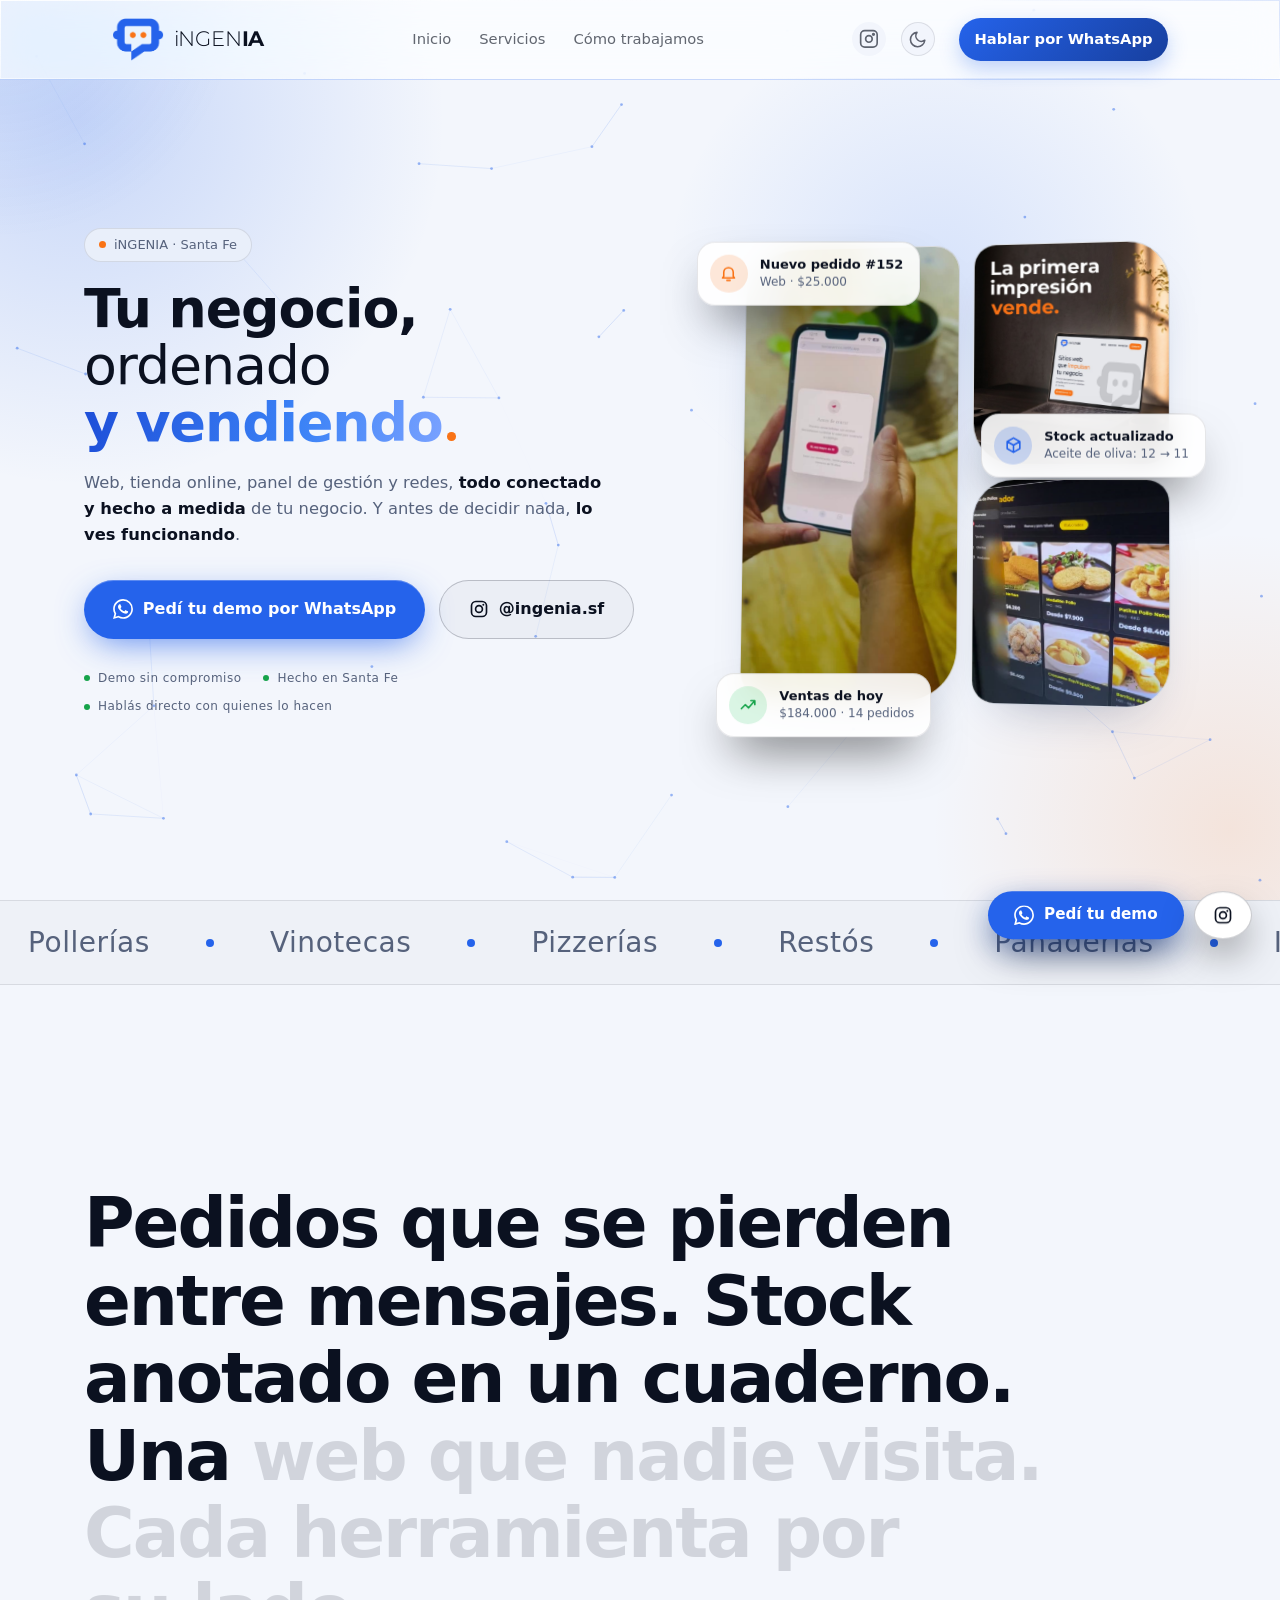
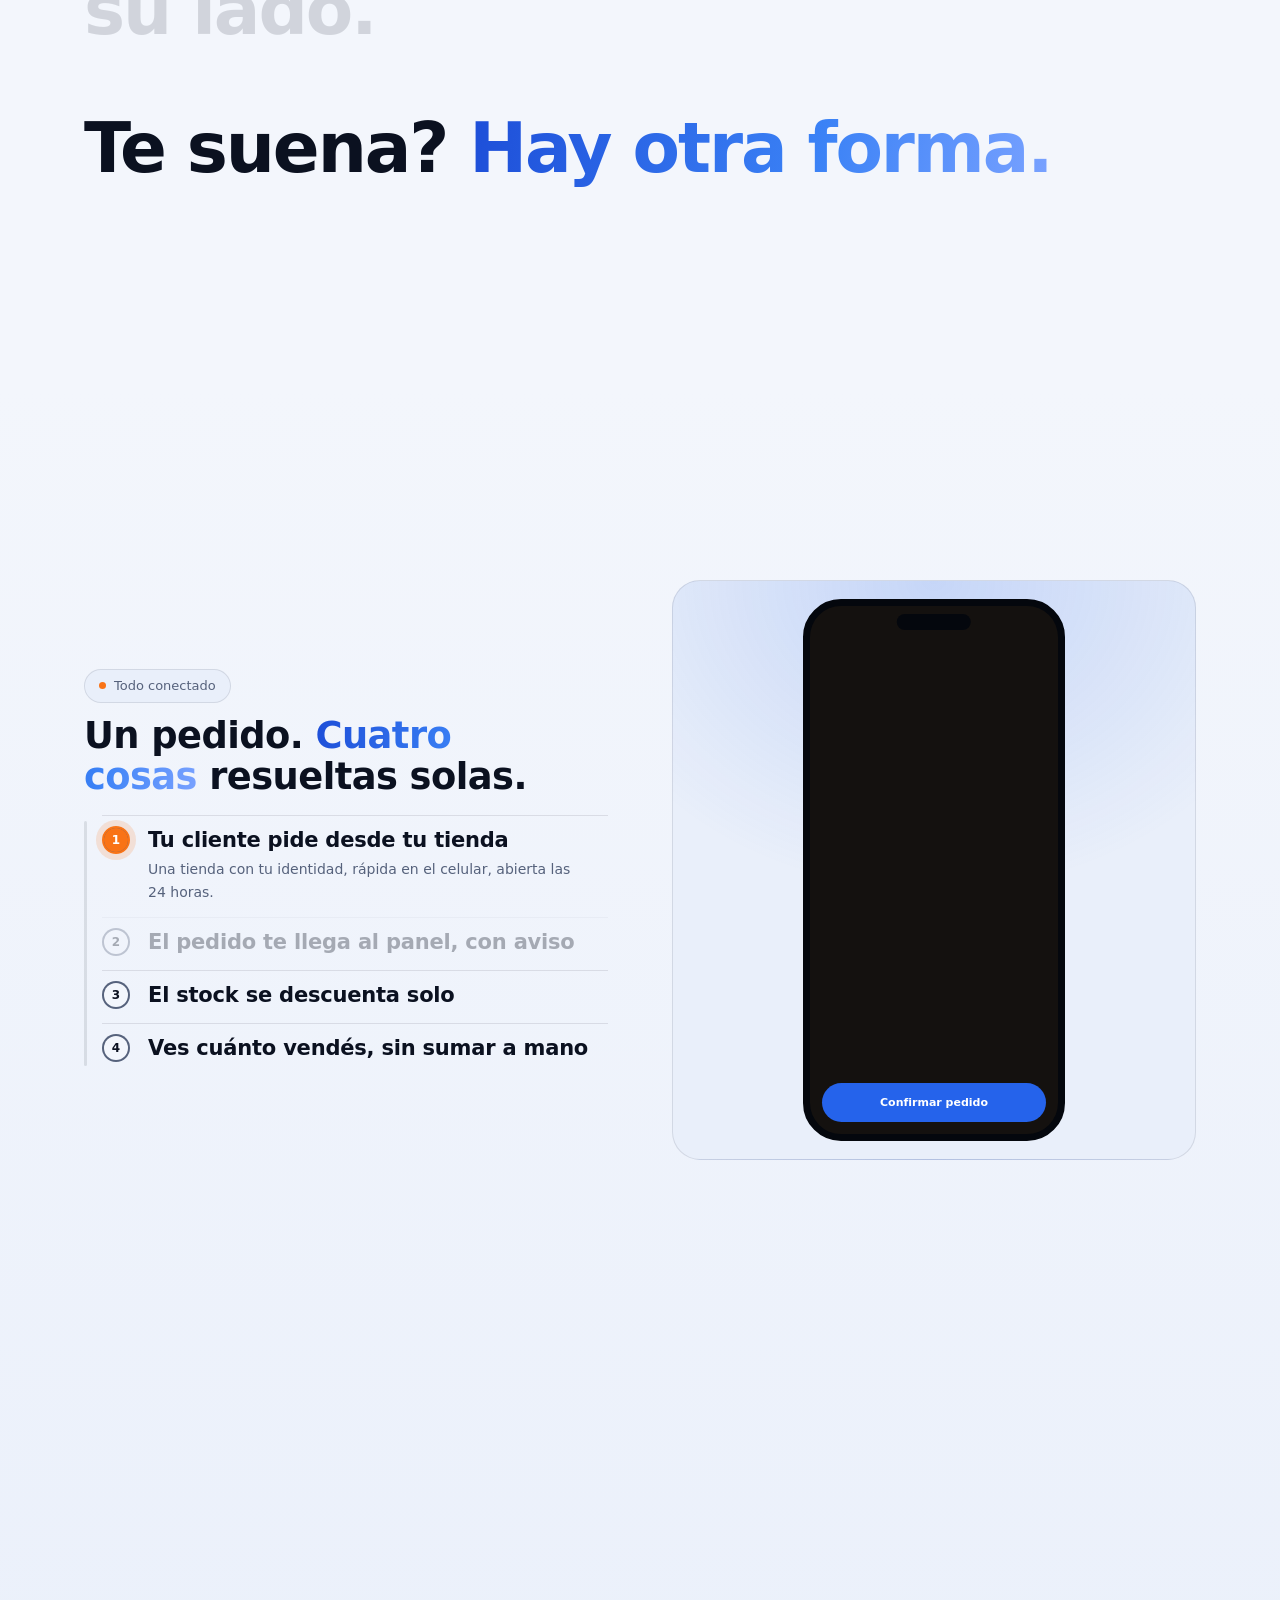
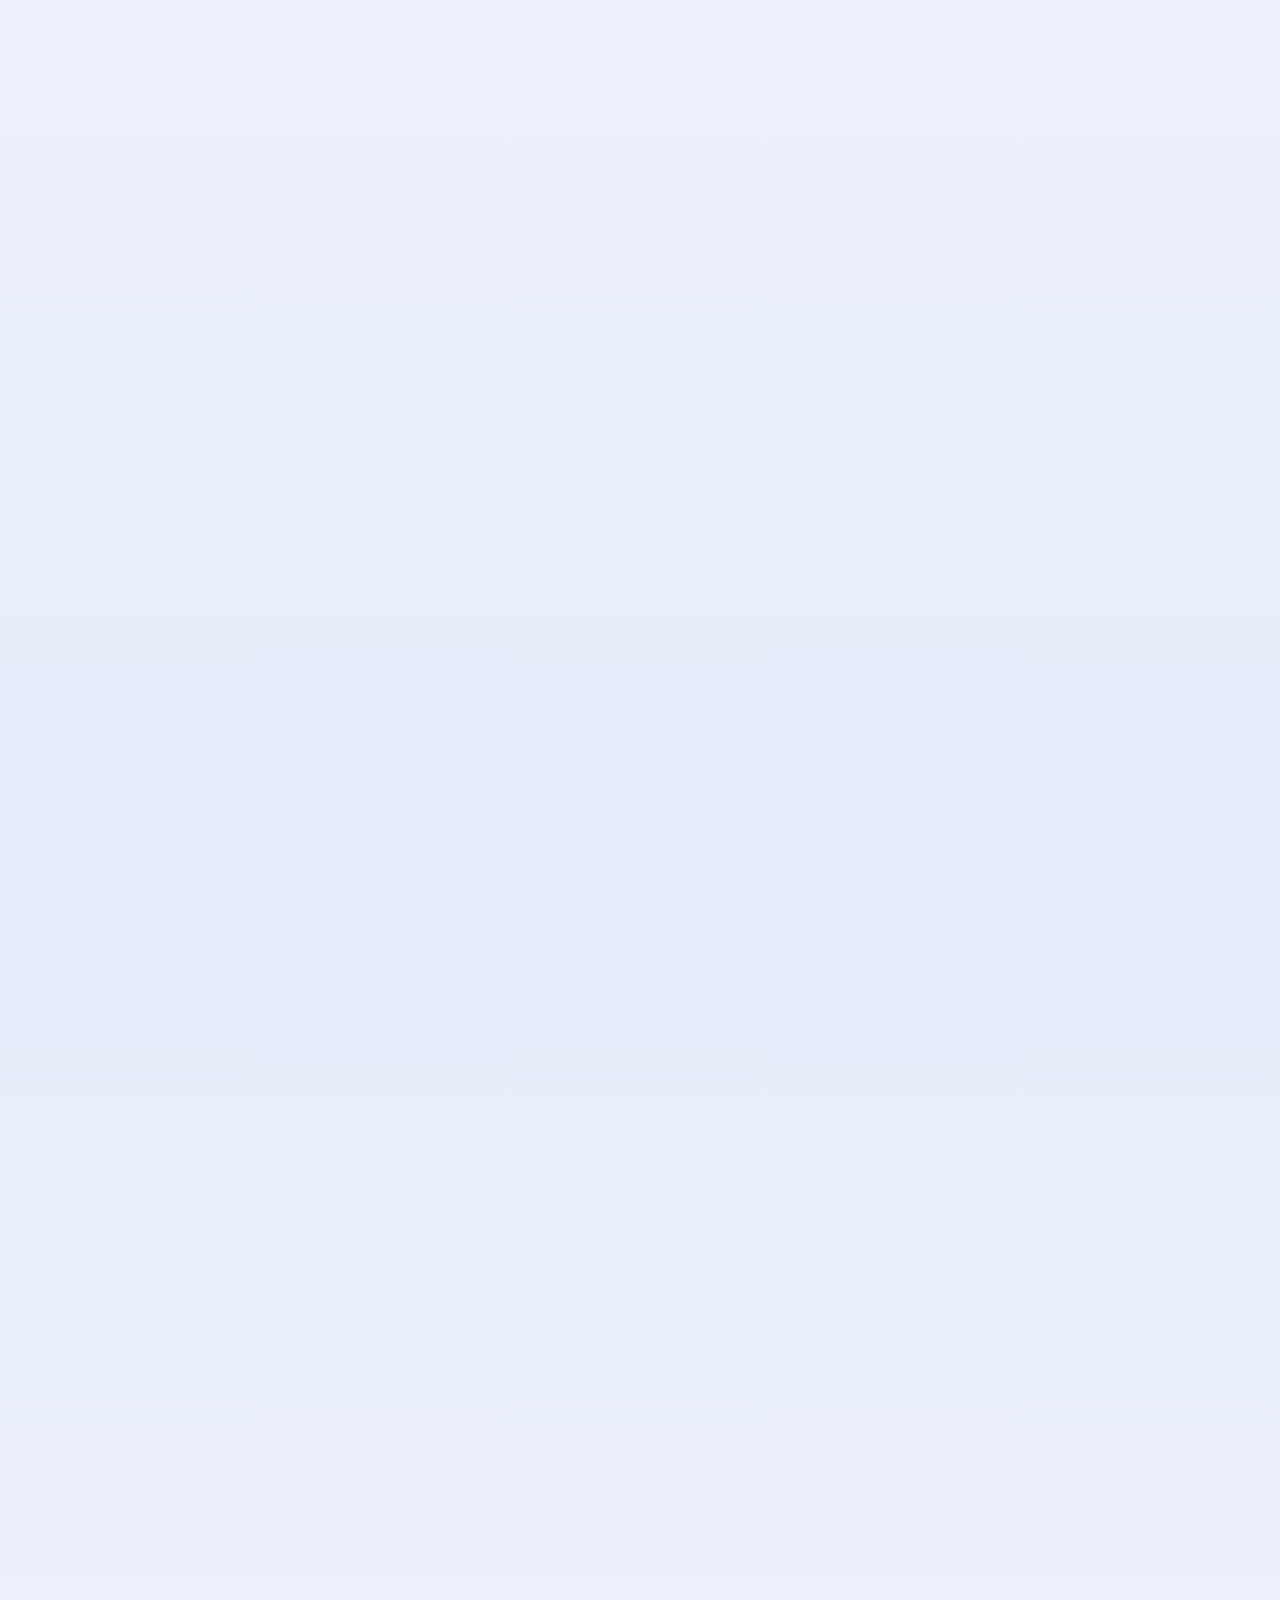
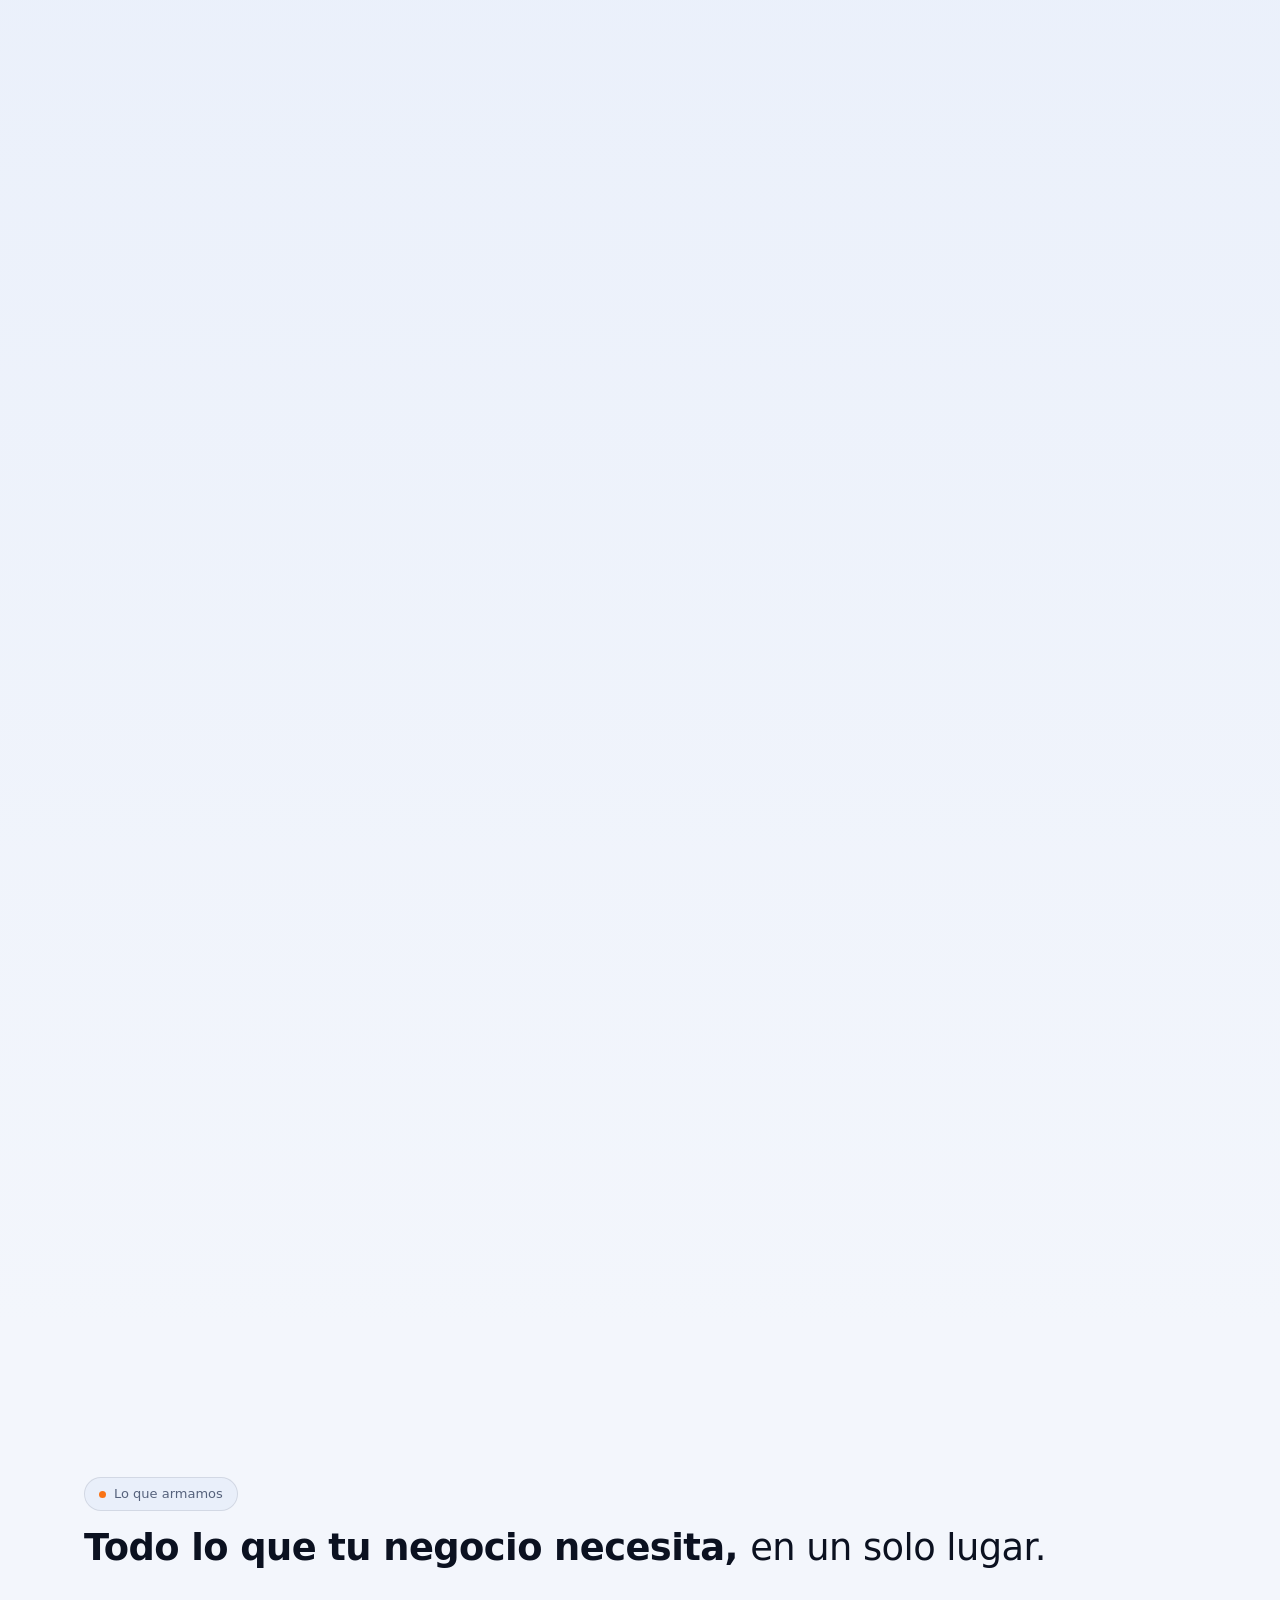
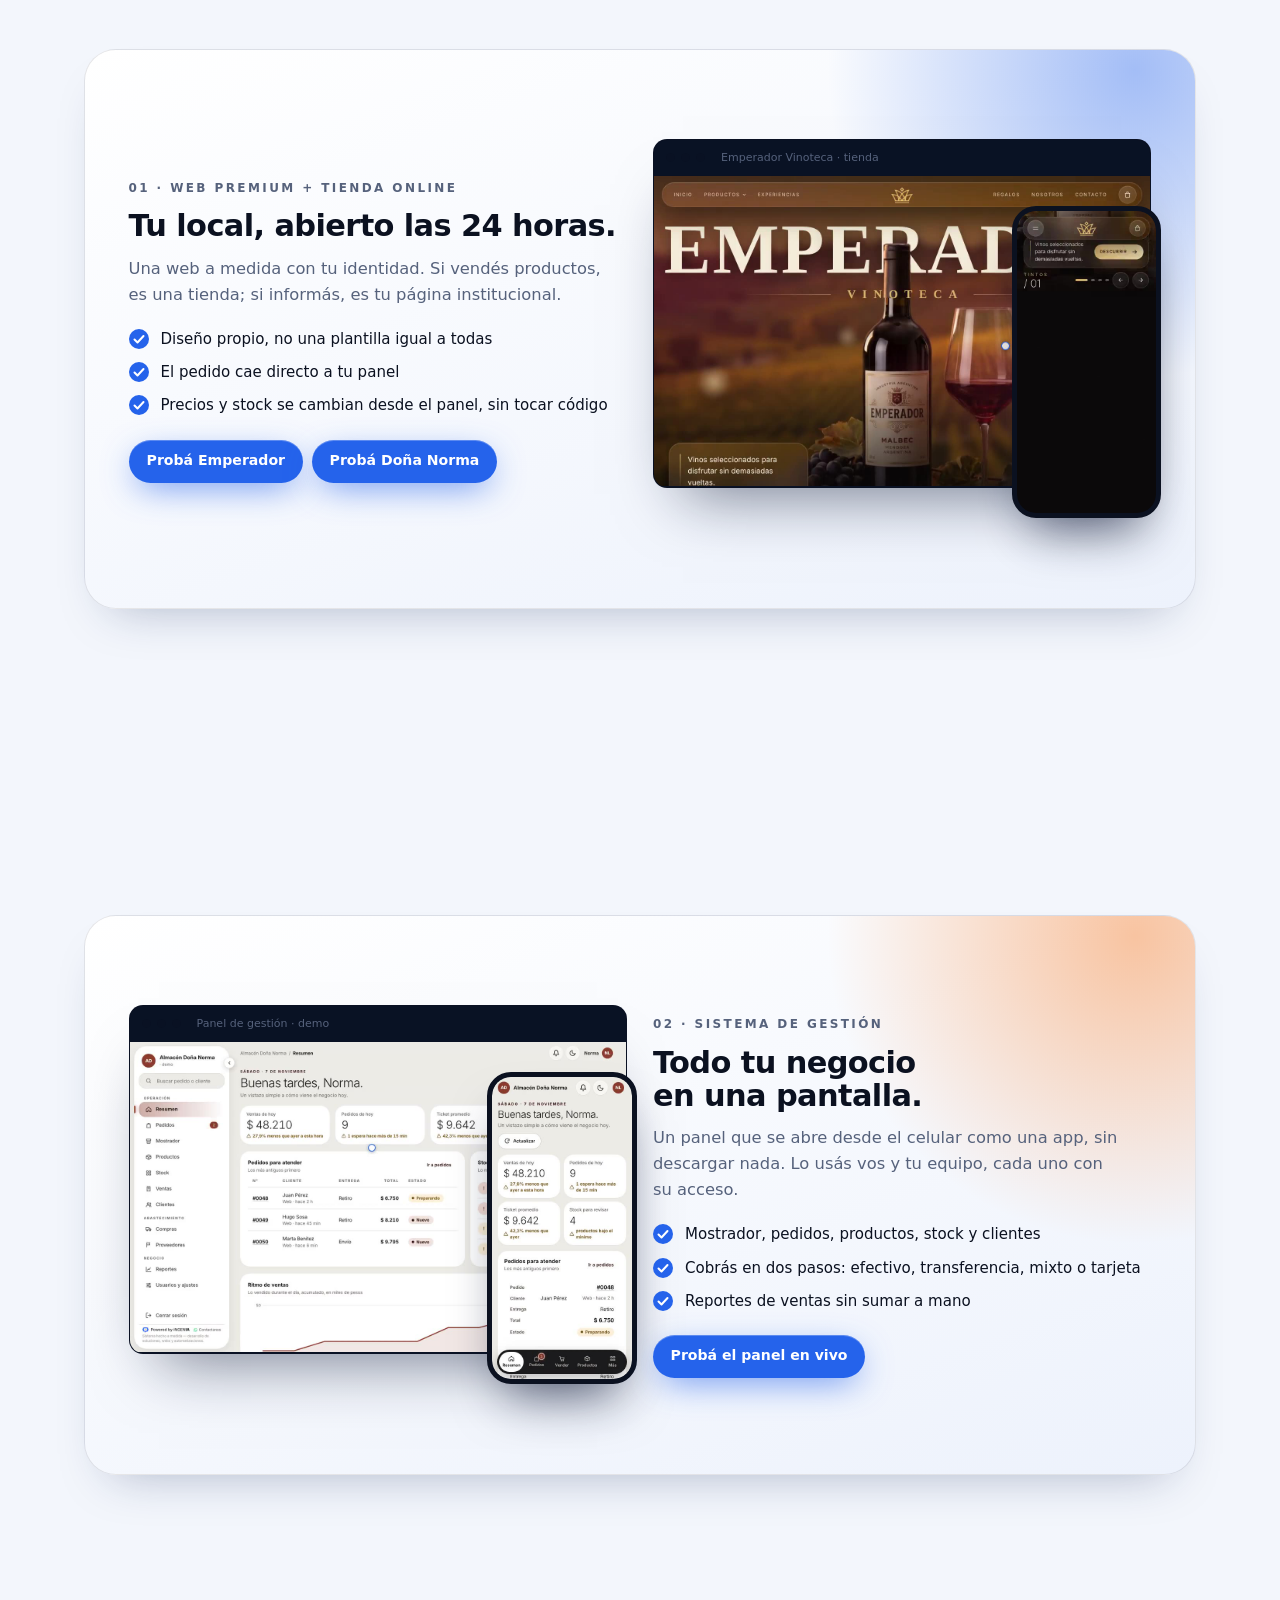
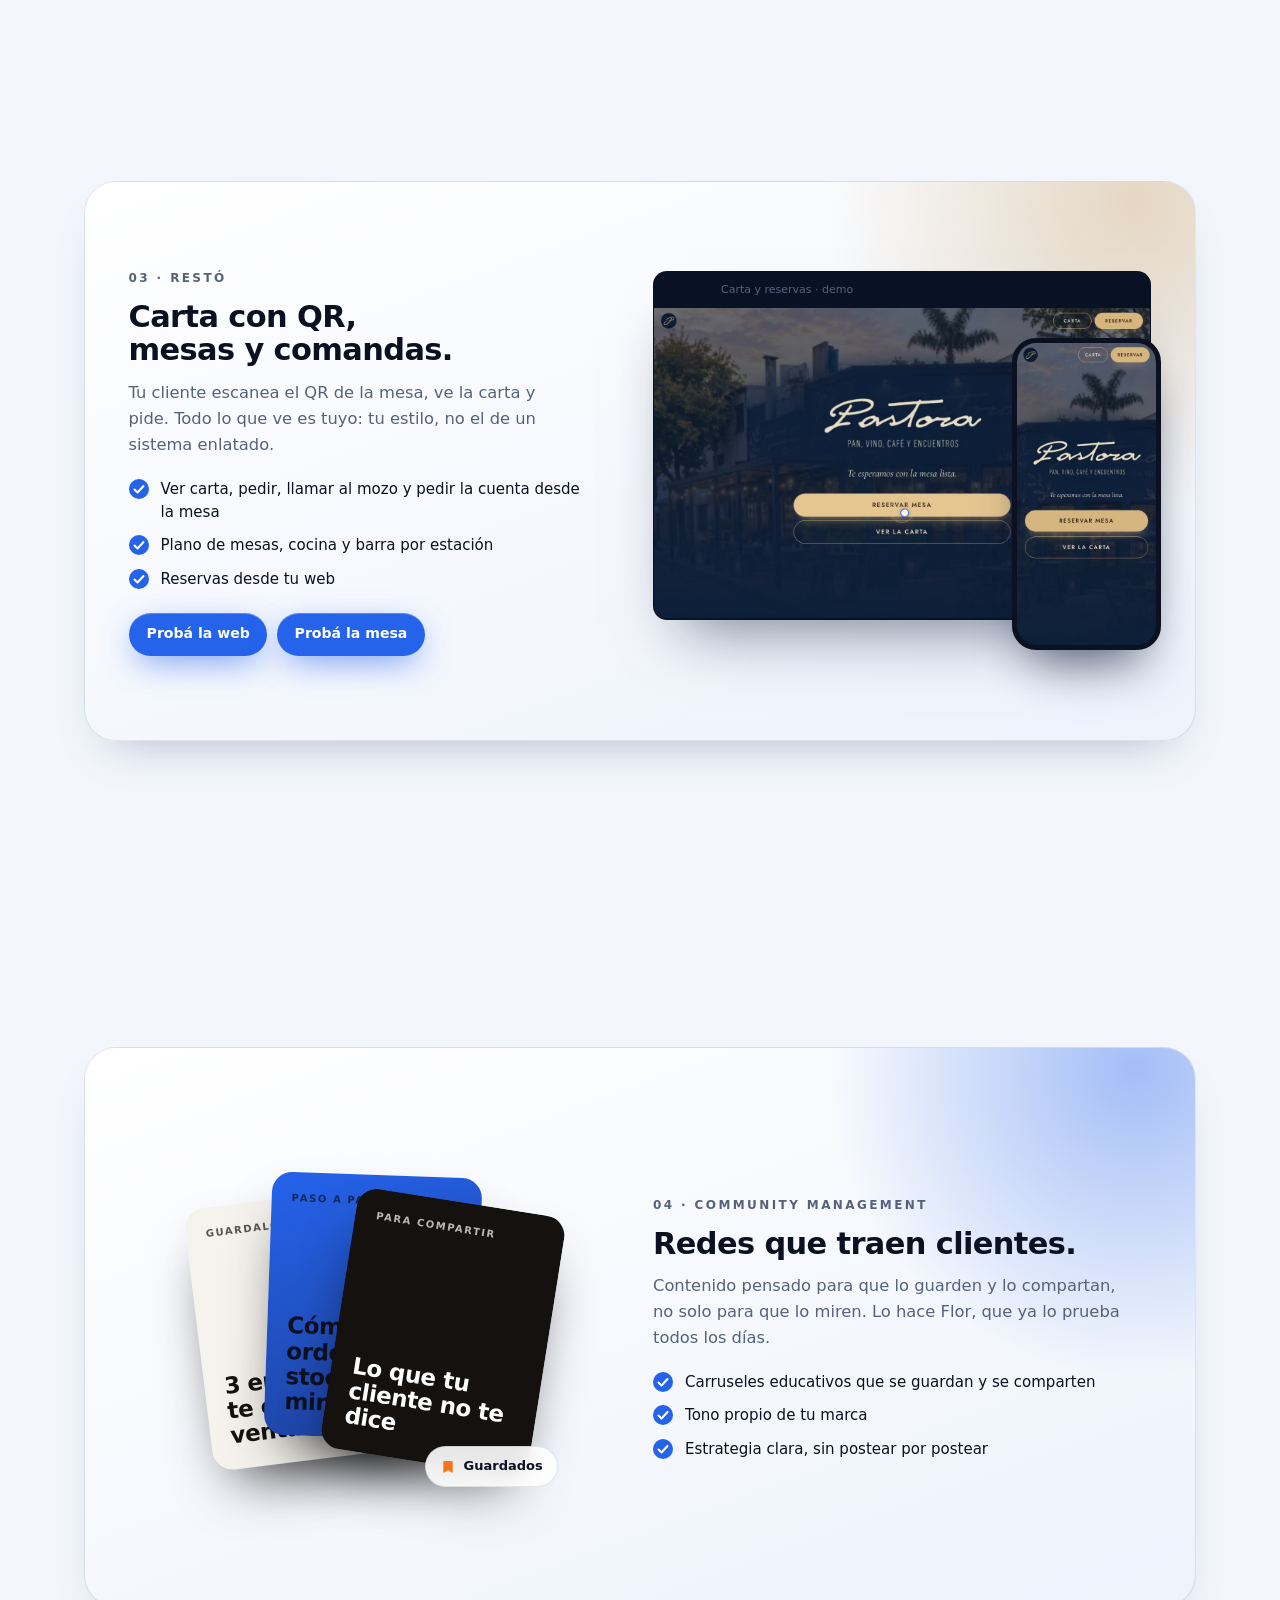
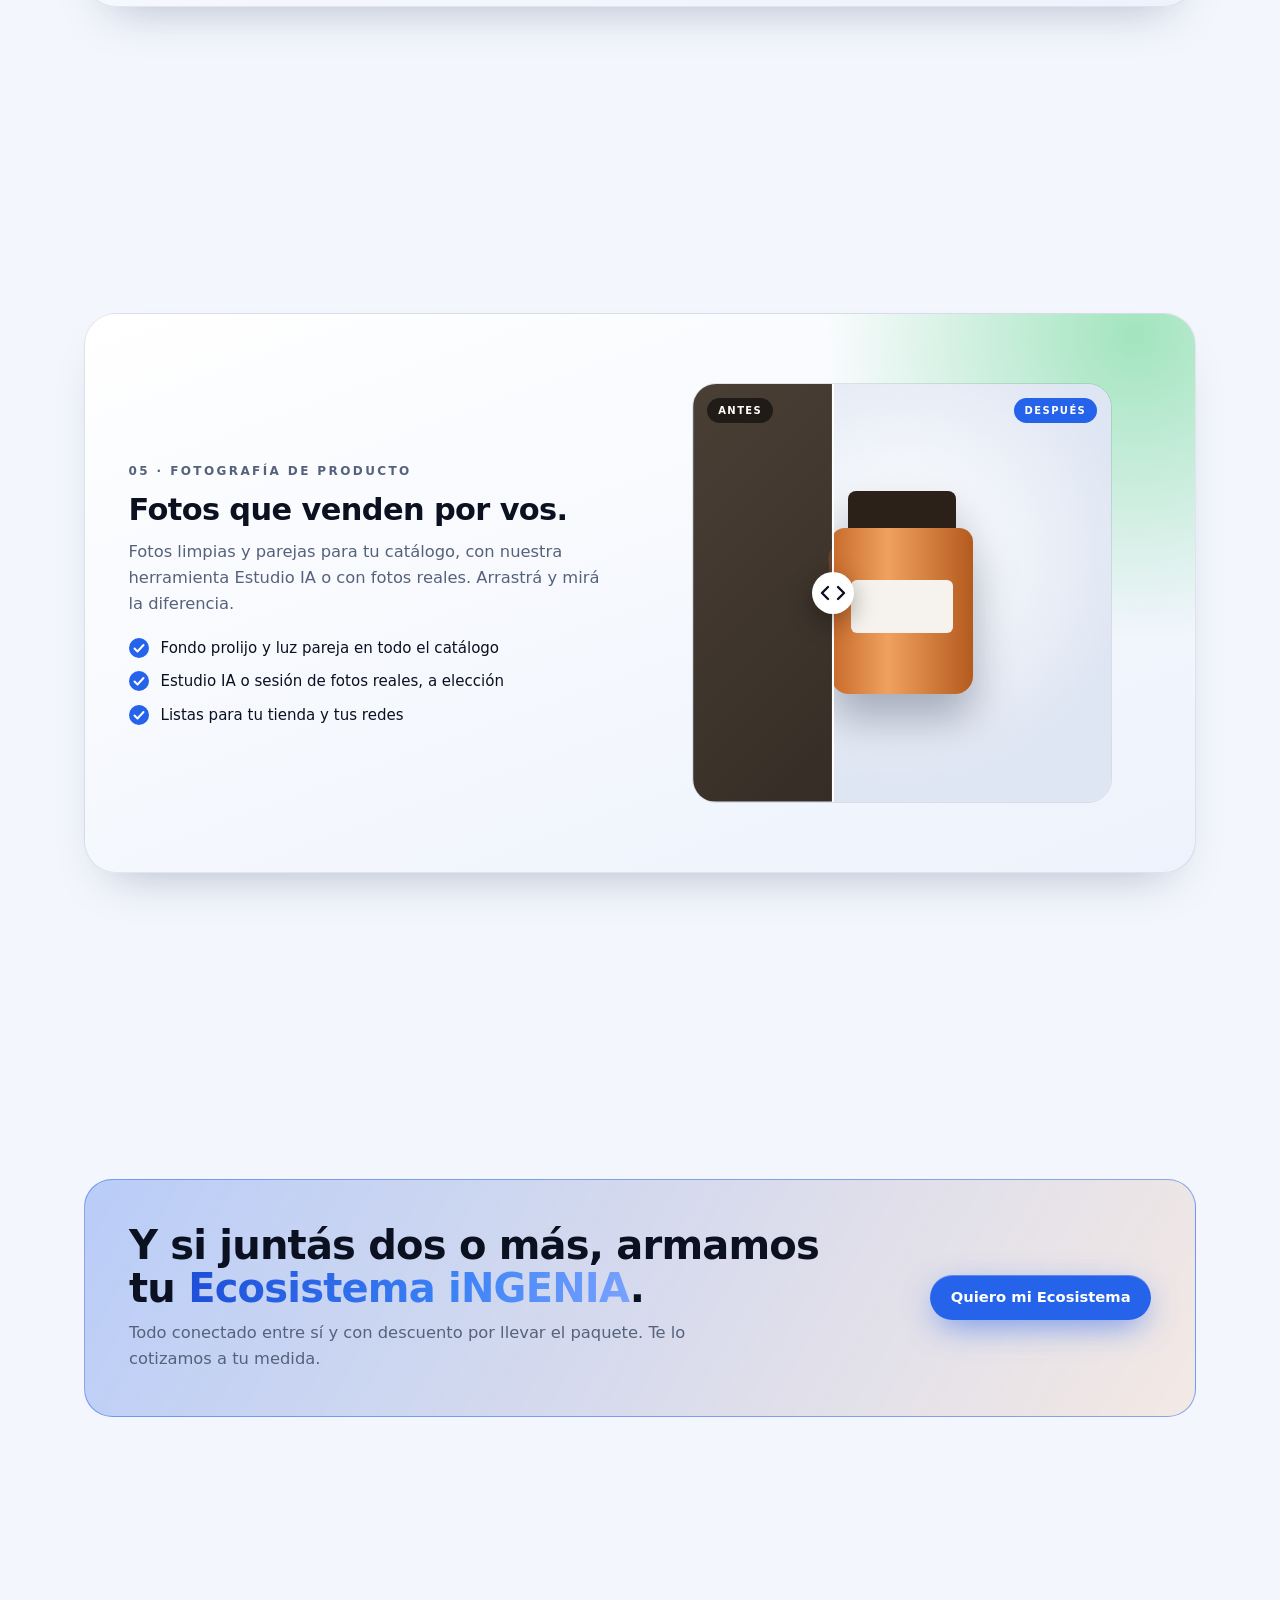
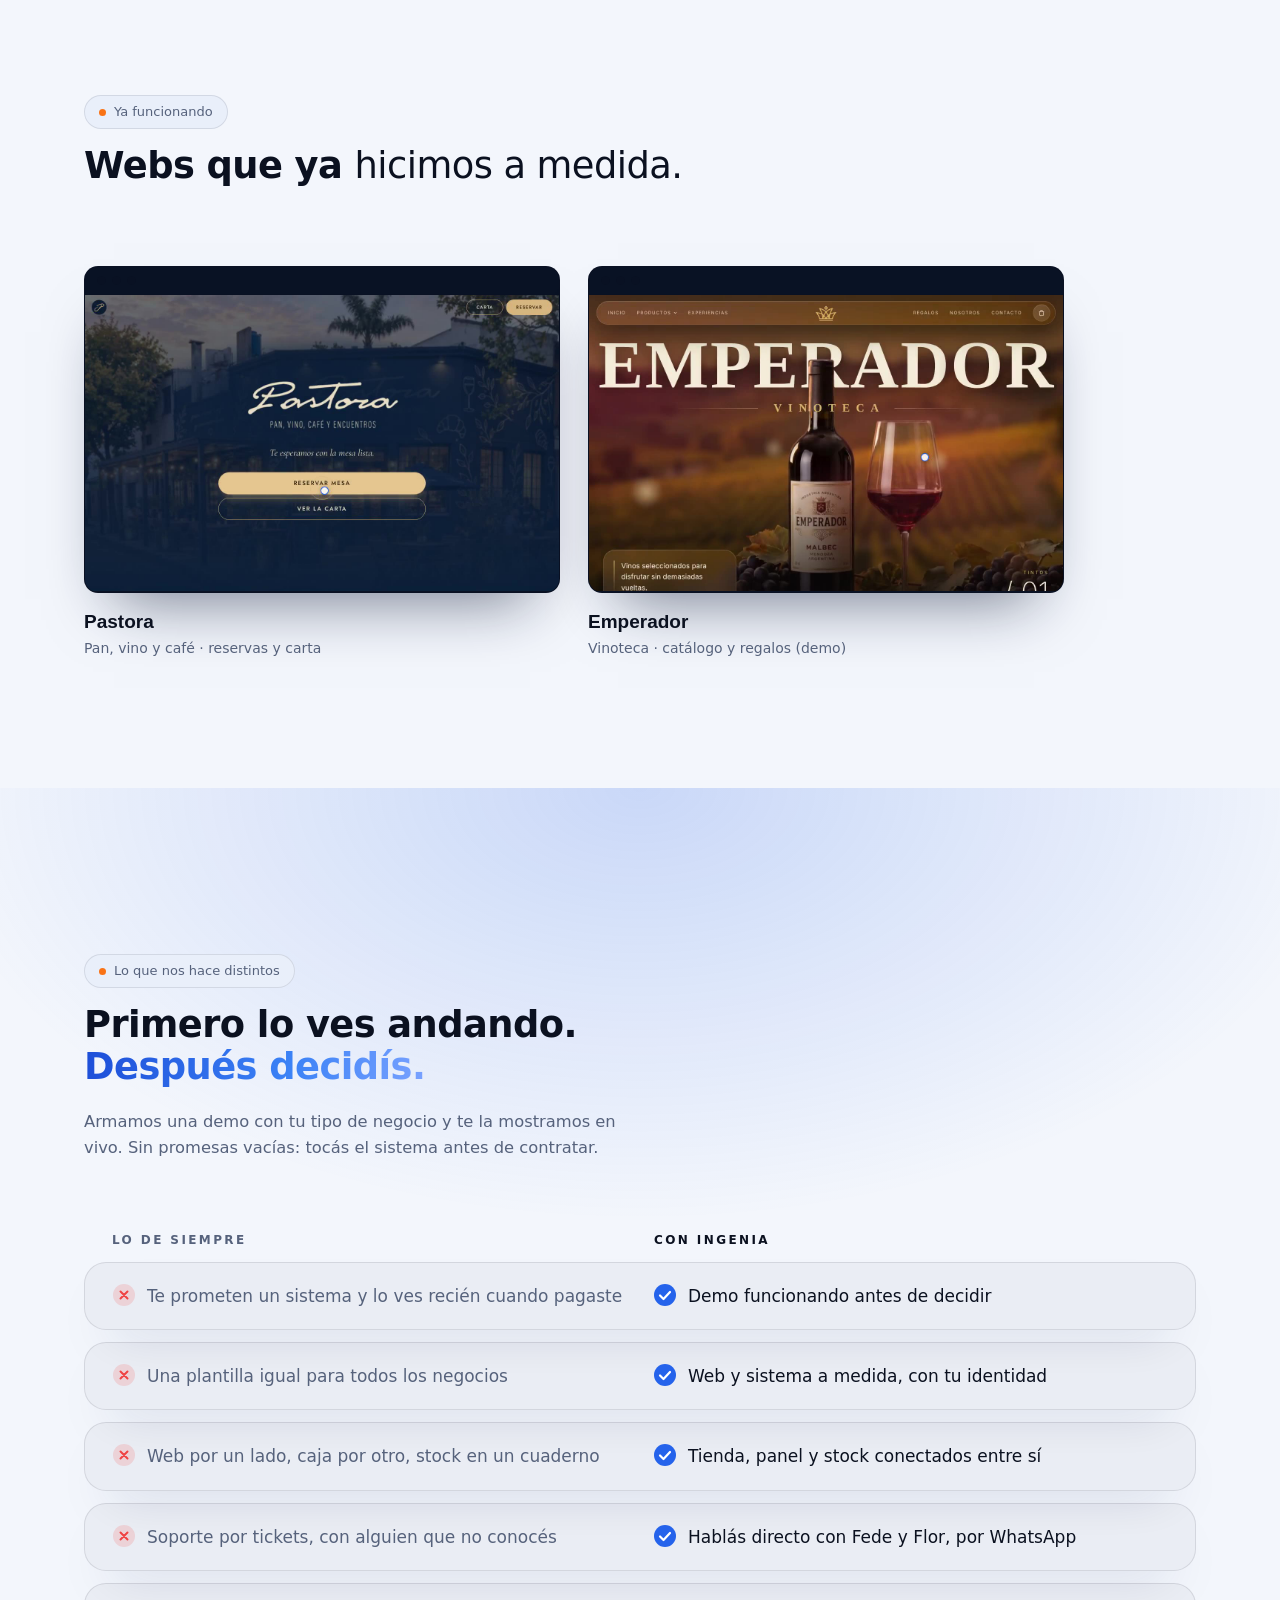
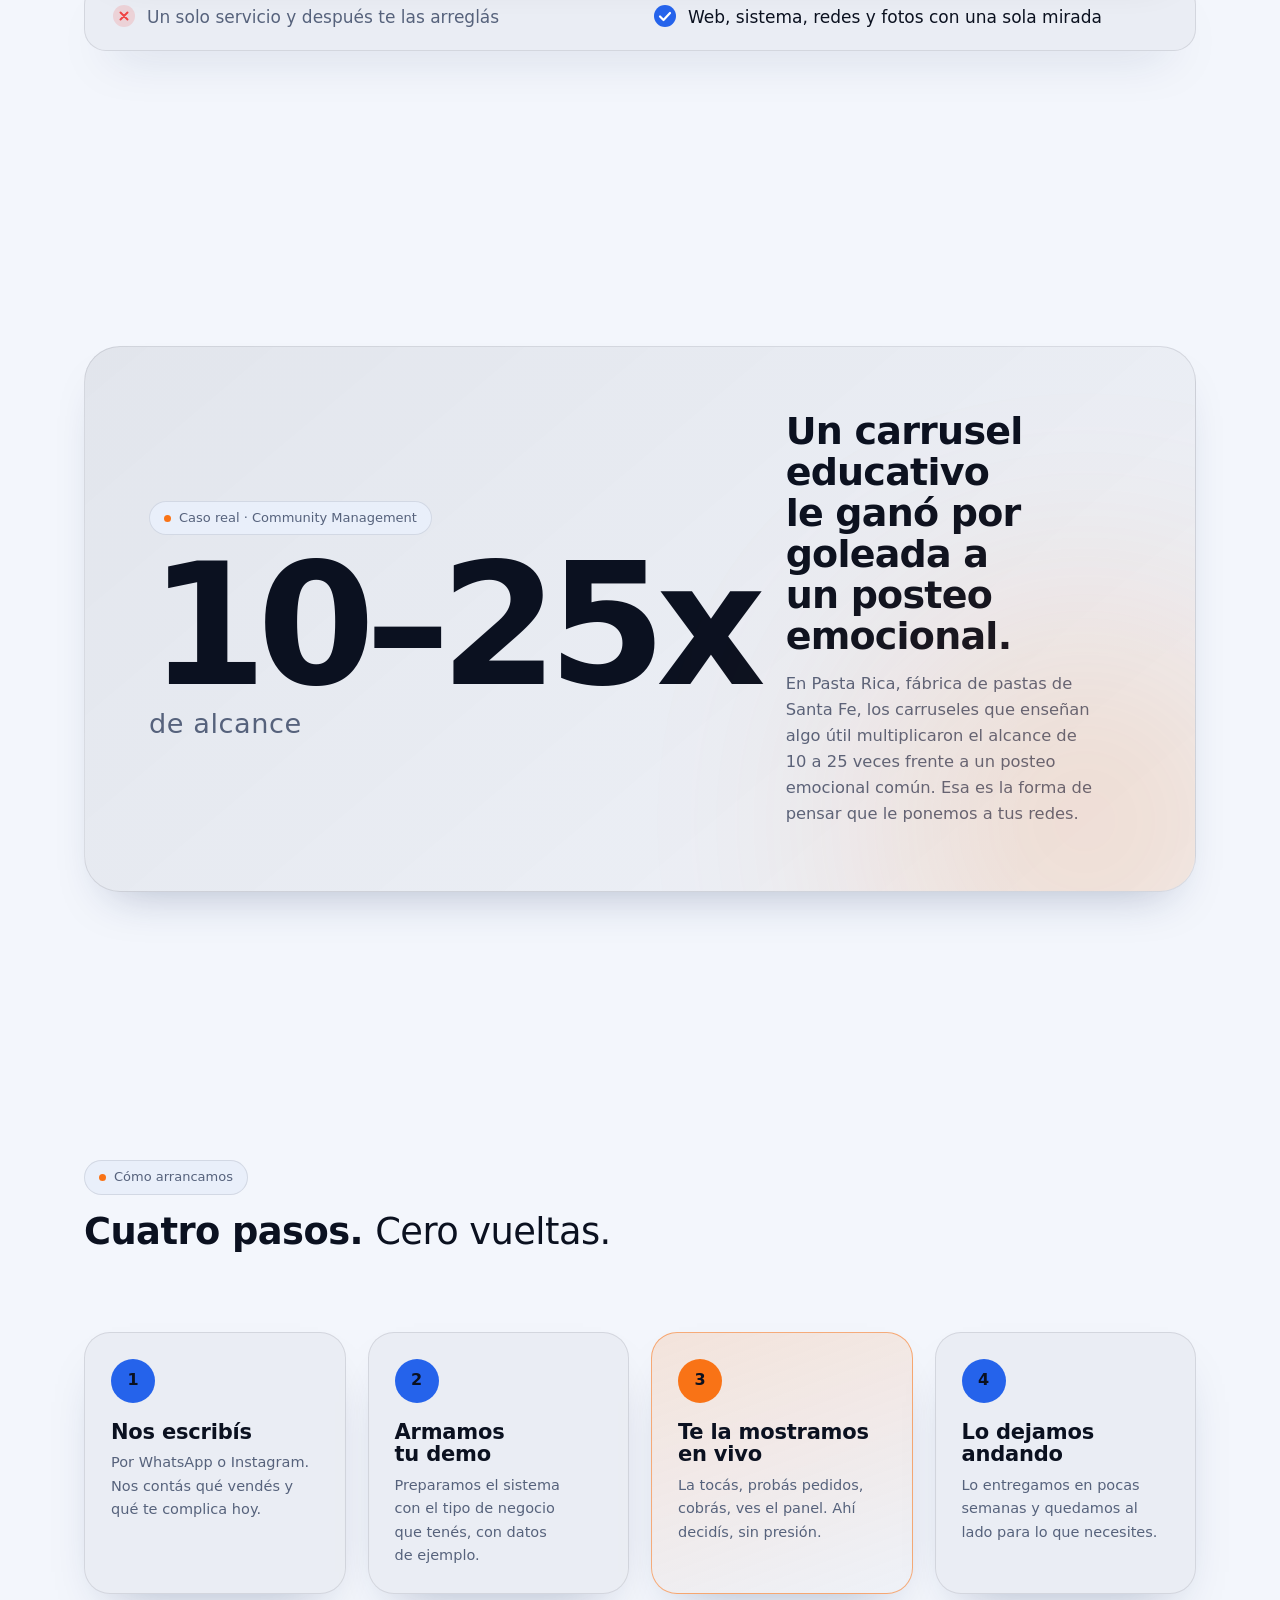
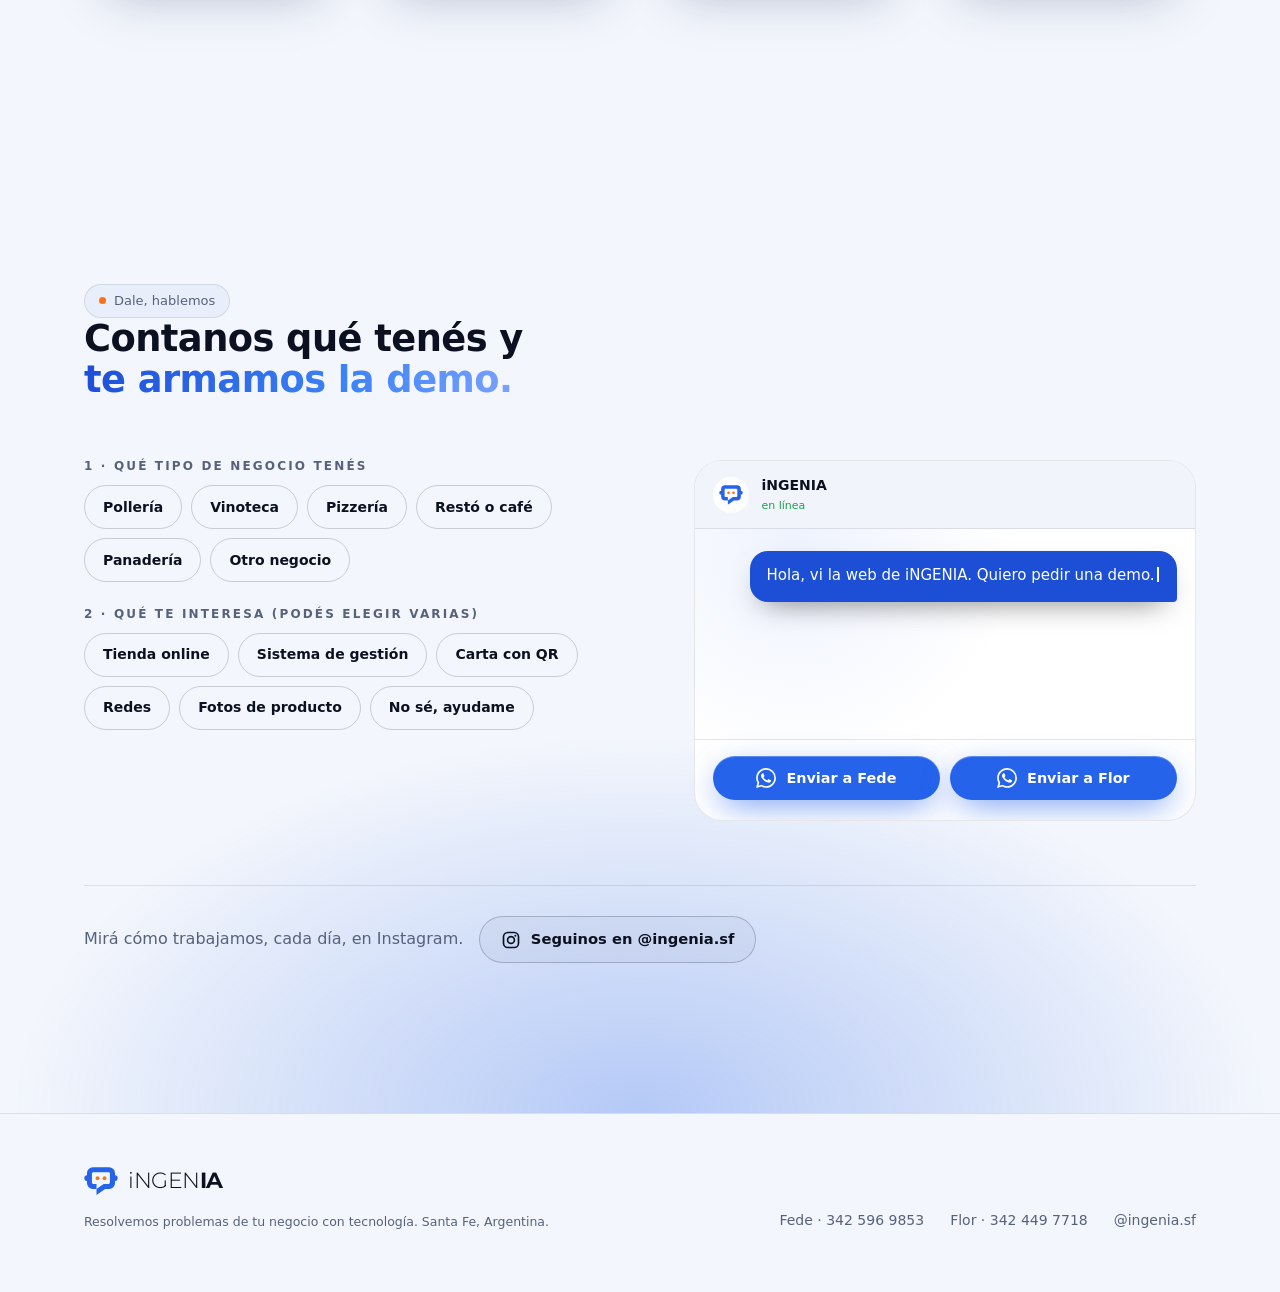
==== commit 5b0ece07: "Doña Norma: 5 productos mas con foto del Drive Co-Authored-By: Claude Sonnet 5.5 <noreply@anthropic." ====
--- a/index.html
+++ b/index.html
@@ -343,7 +343,7 @@
 <script src="js/vendor/ScrollTrigger.min.js"></script>
 <script src="js/vendor/lenis.min.js"></script>
 <script src="js/vid.js?v=202611071413" defer></script>
-<script src="js/main.js?v=202611090851"></script>
+<script src="js/main.js?v=202611090853"></script>
 <script src="js/live.js?v=202611071433" defer></script>
 </body>
 </html>
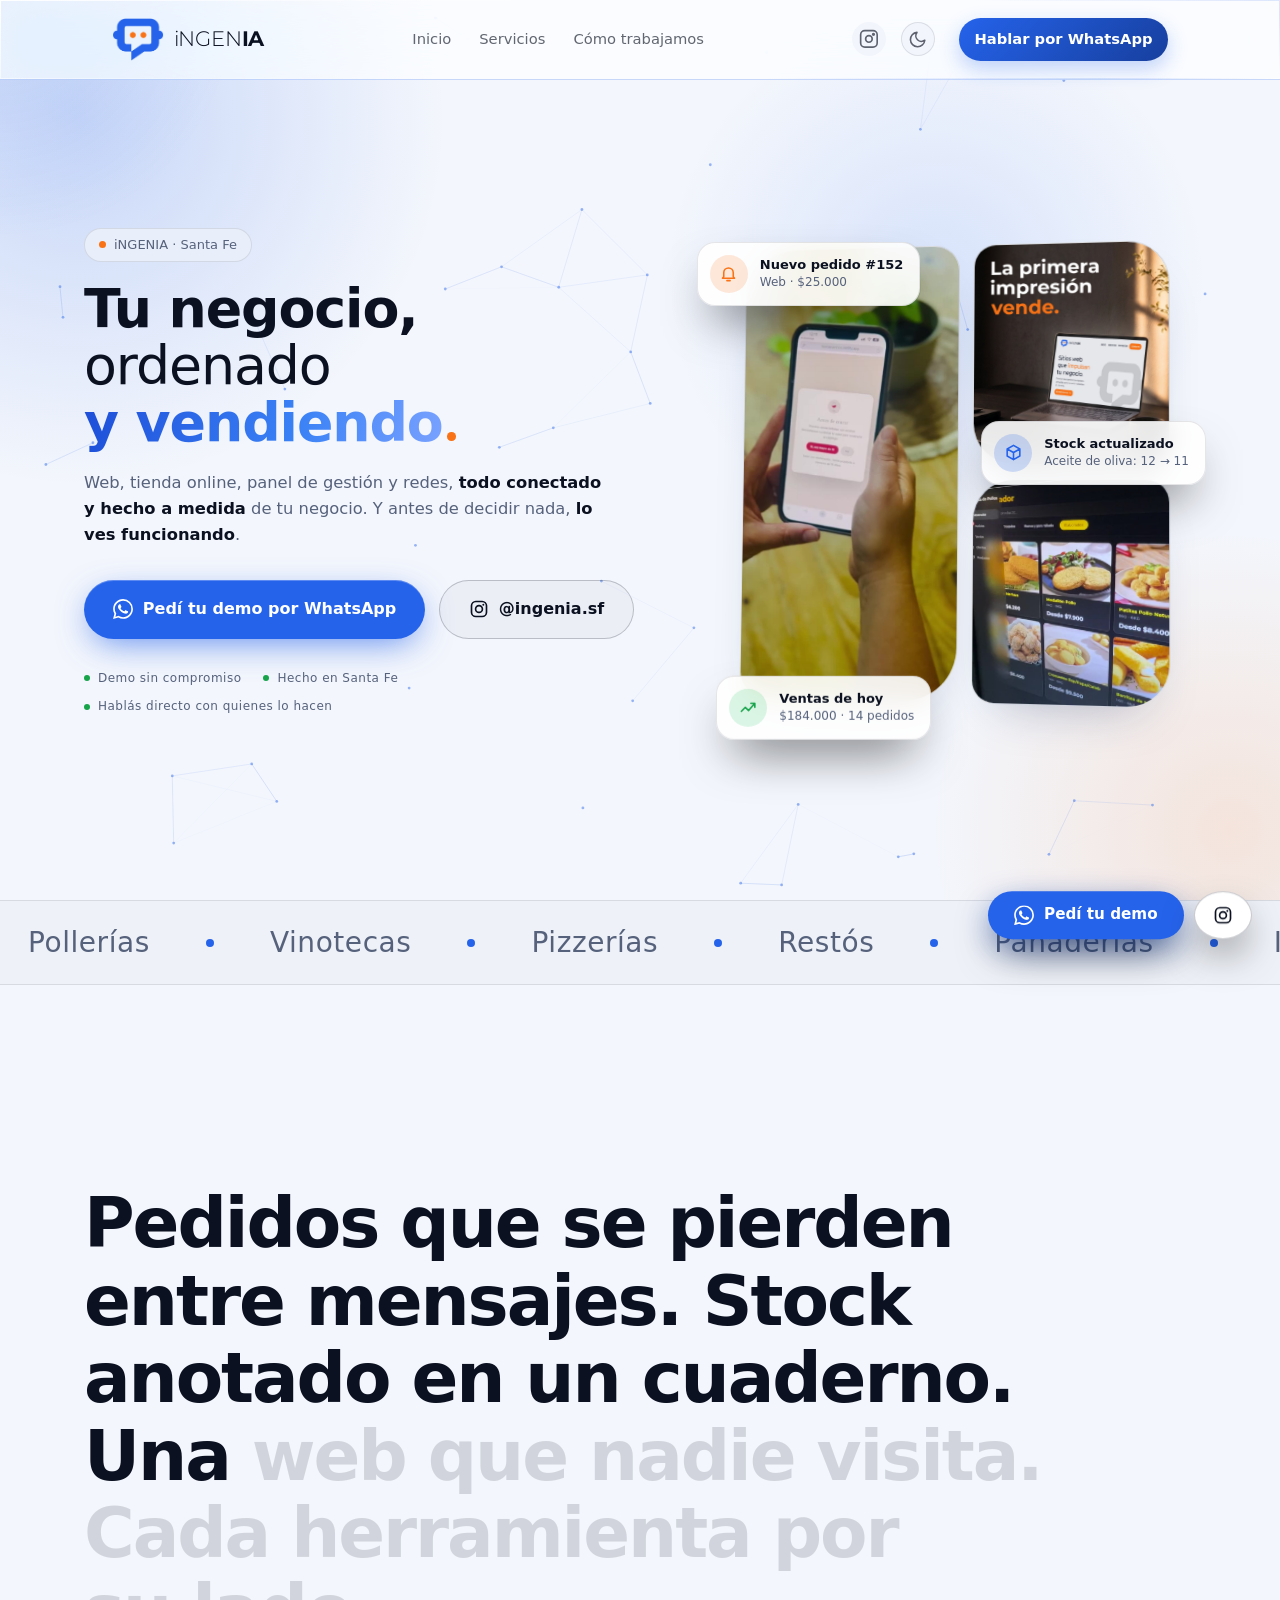
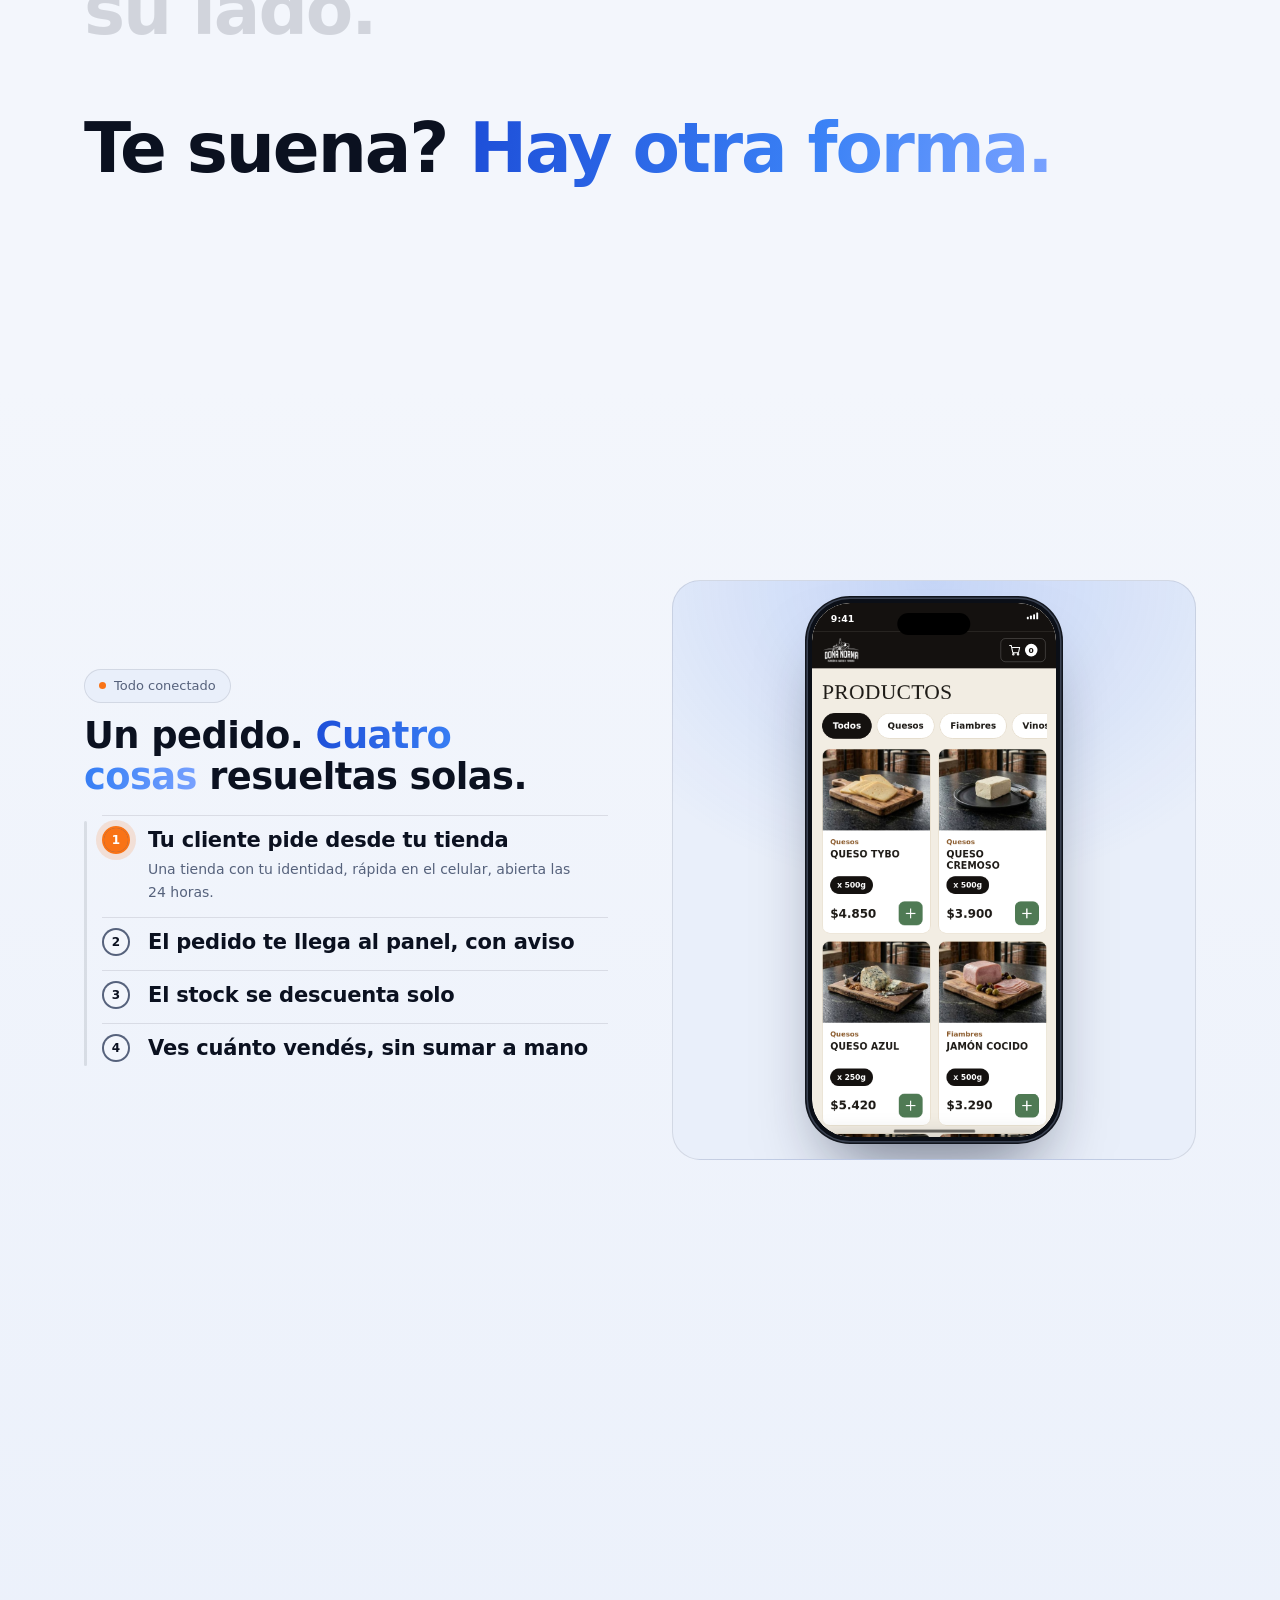
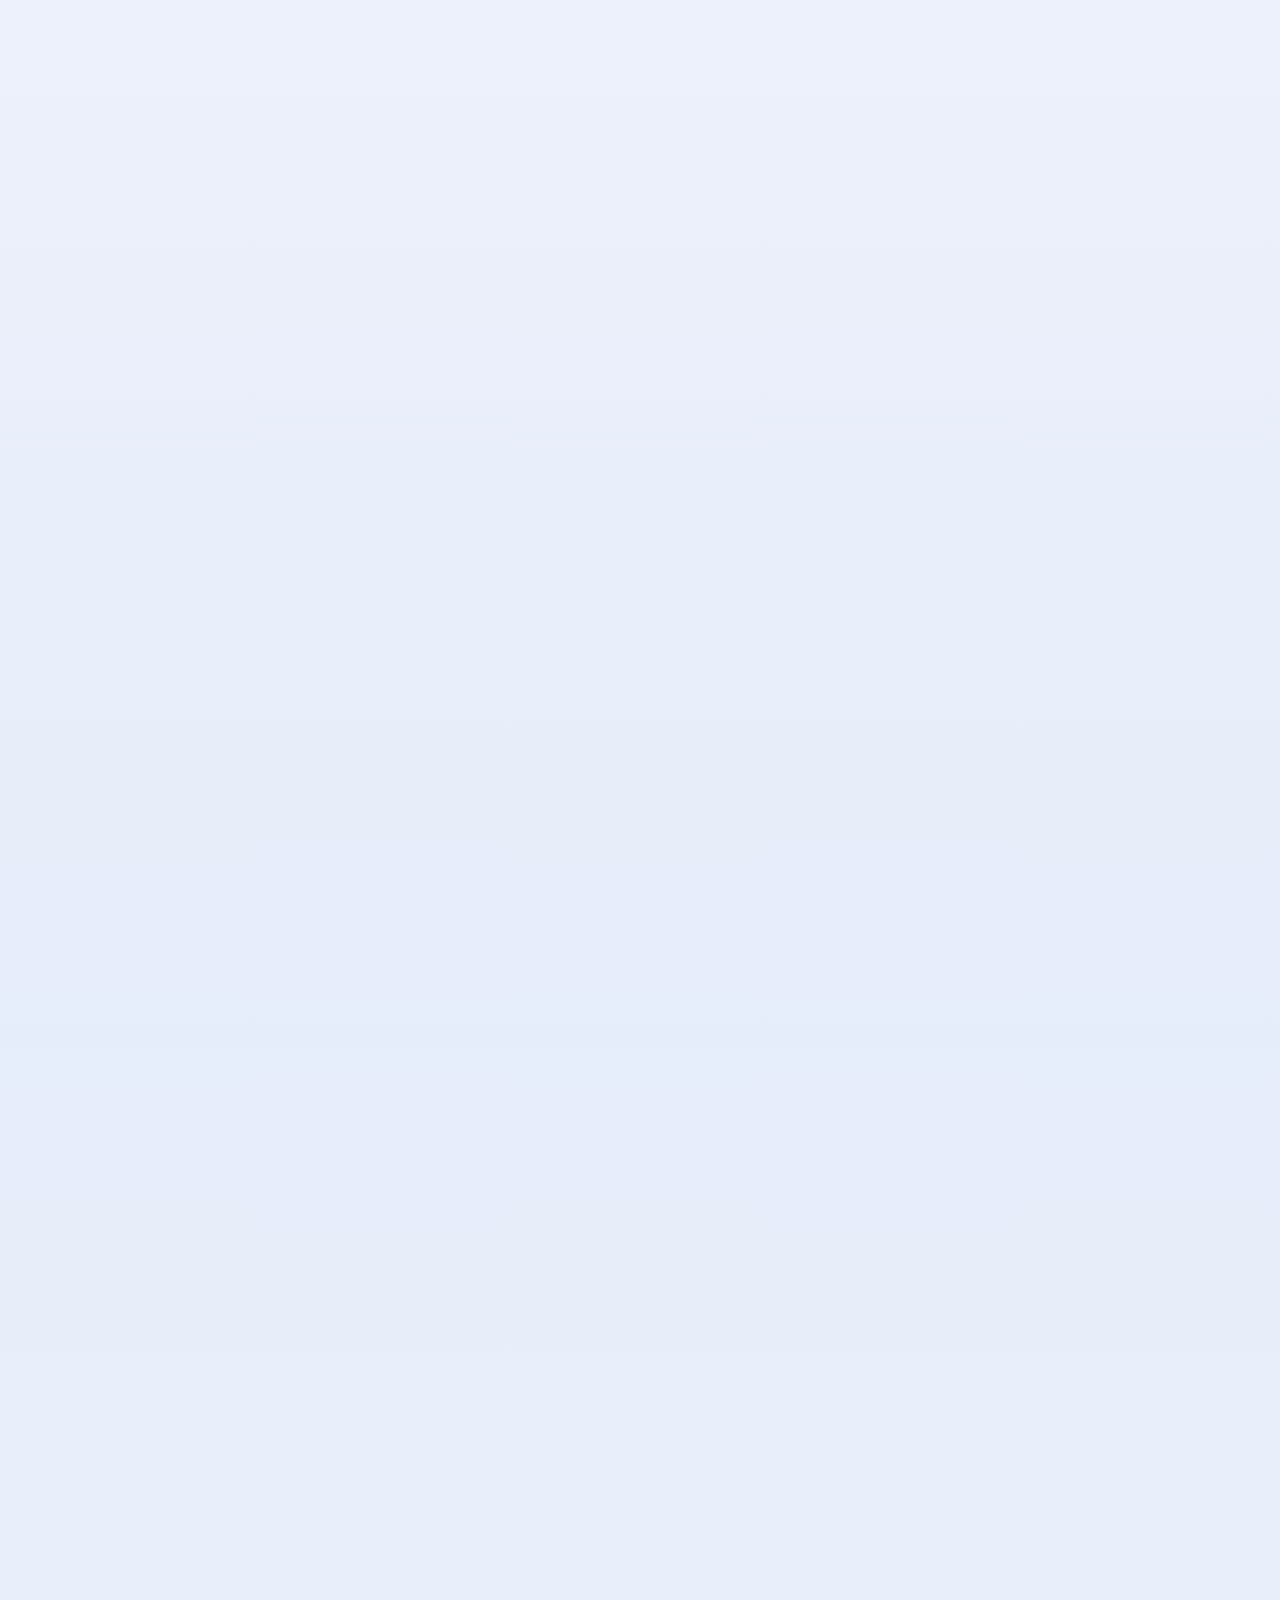
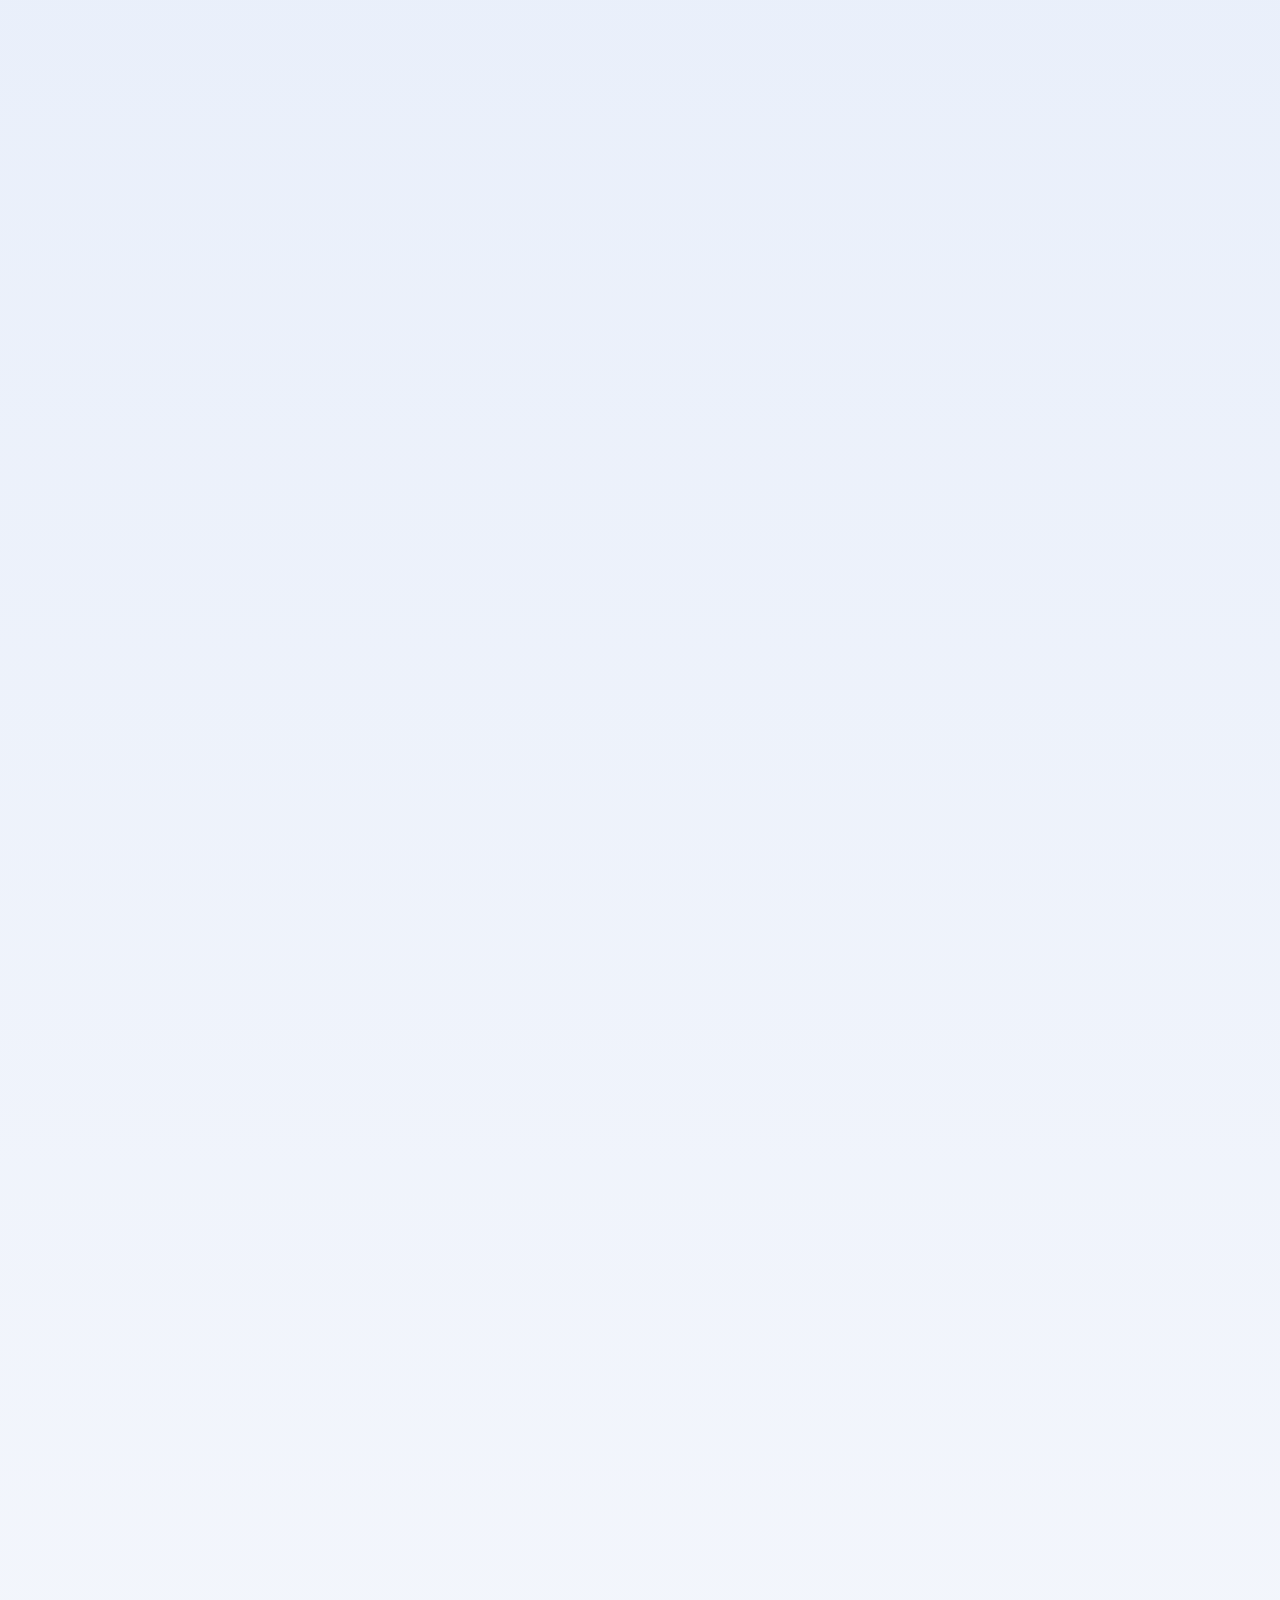
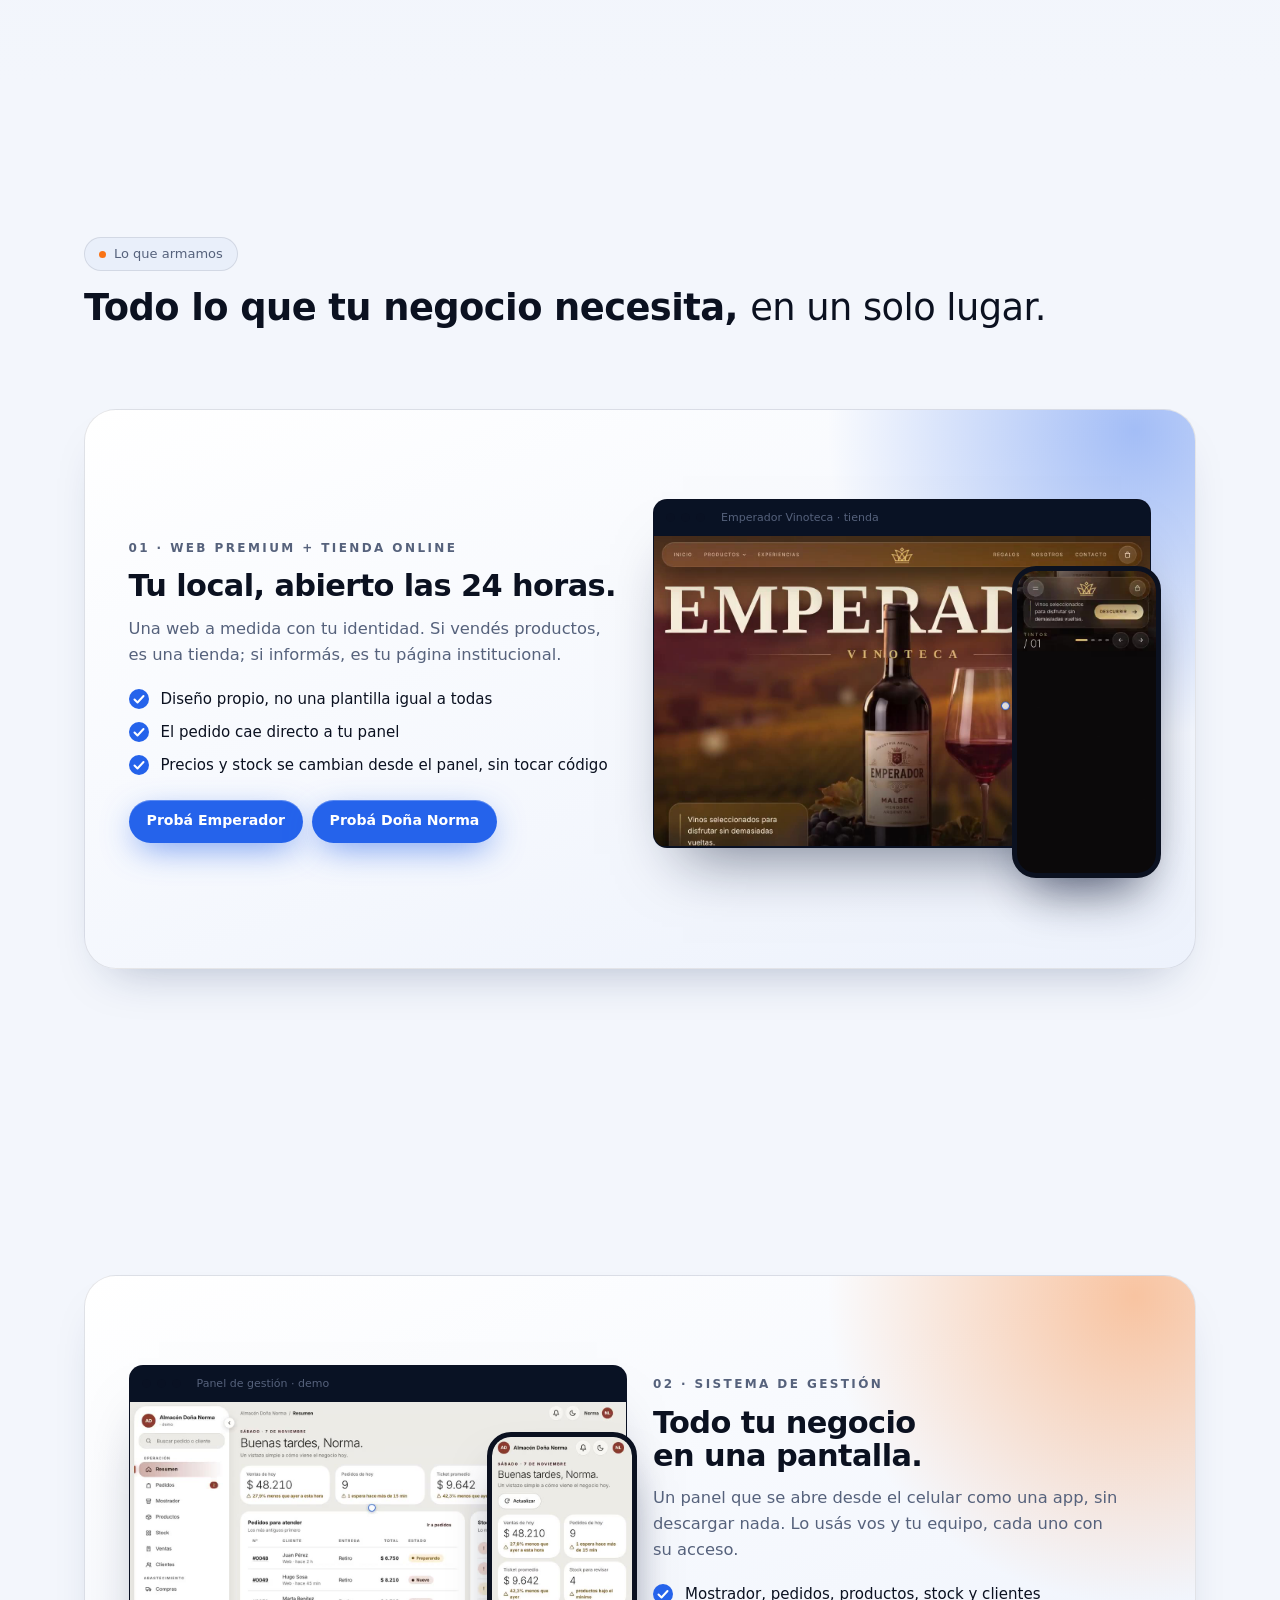
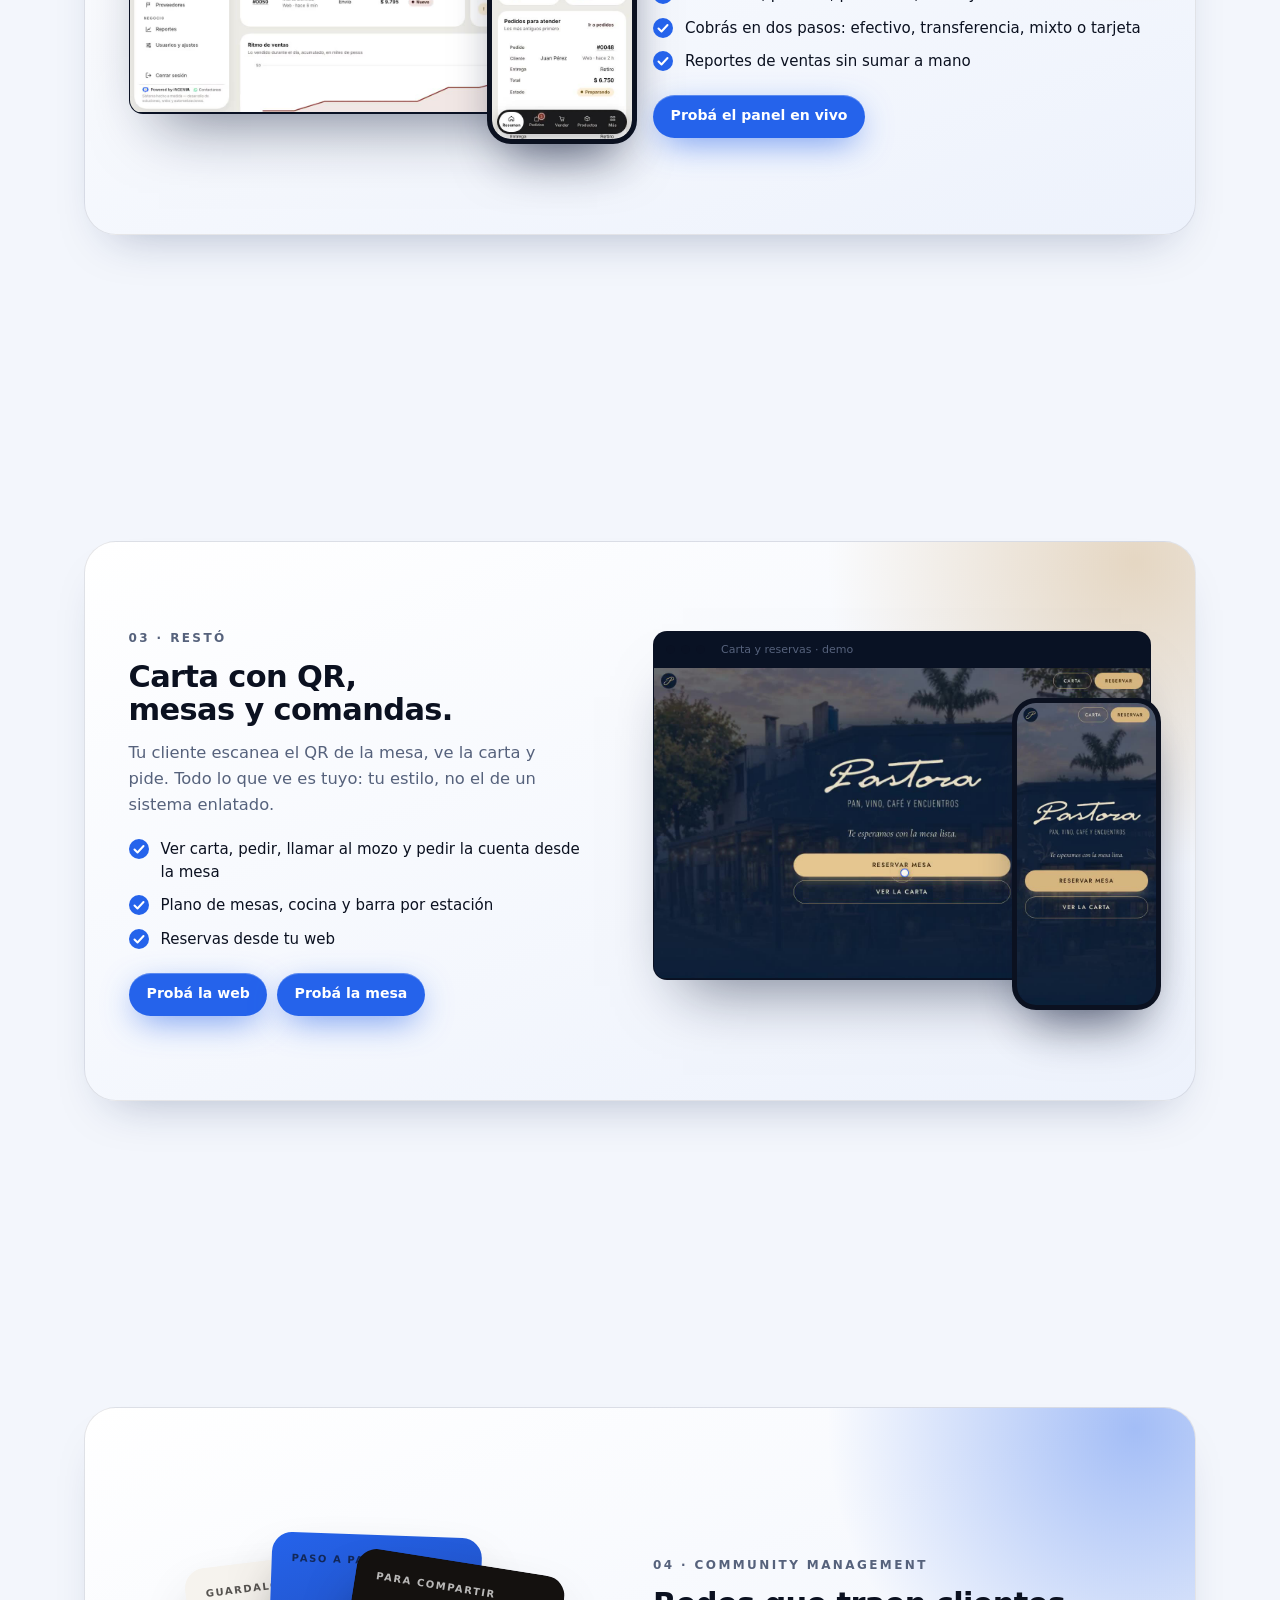
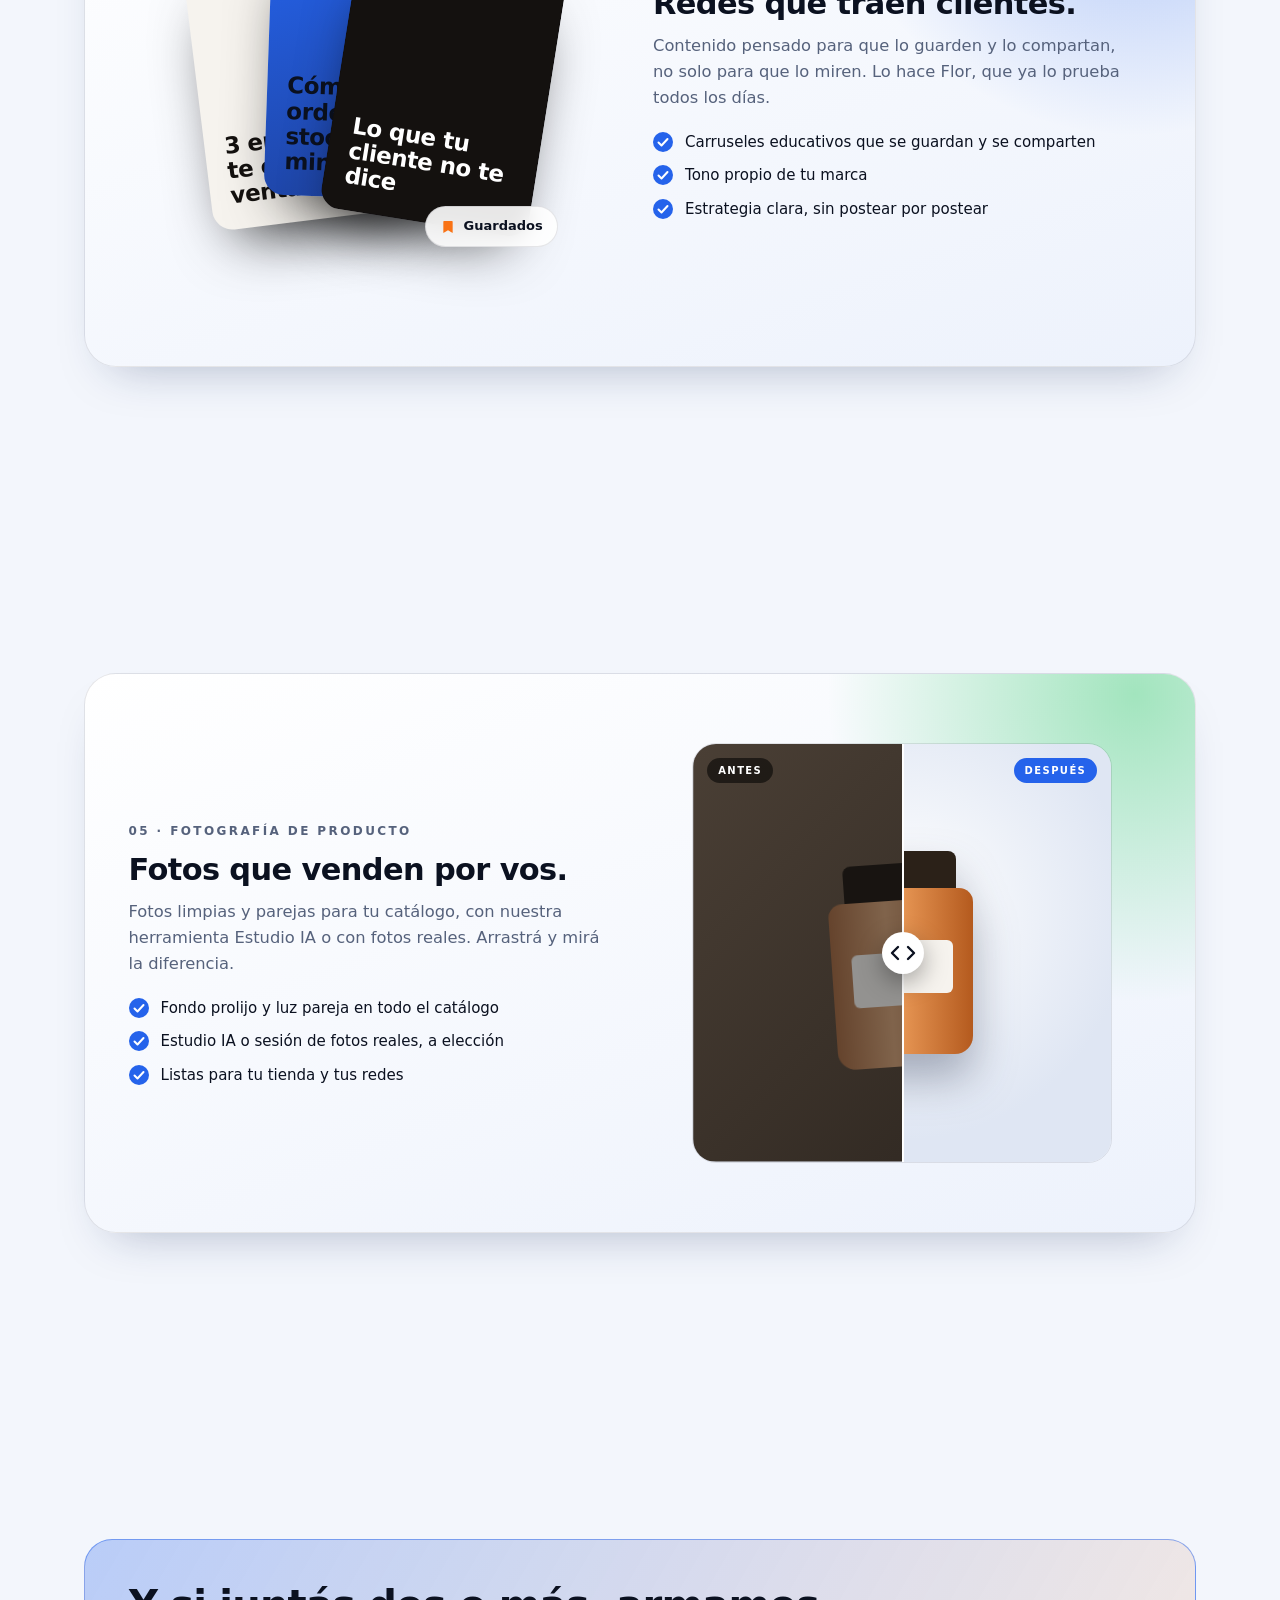
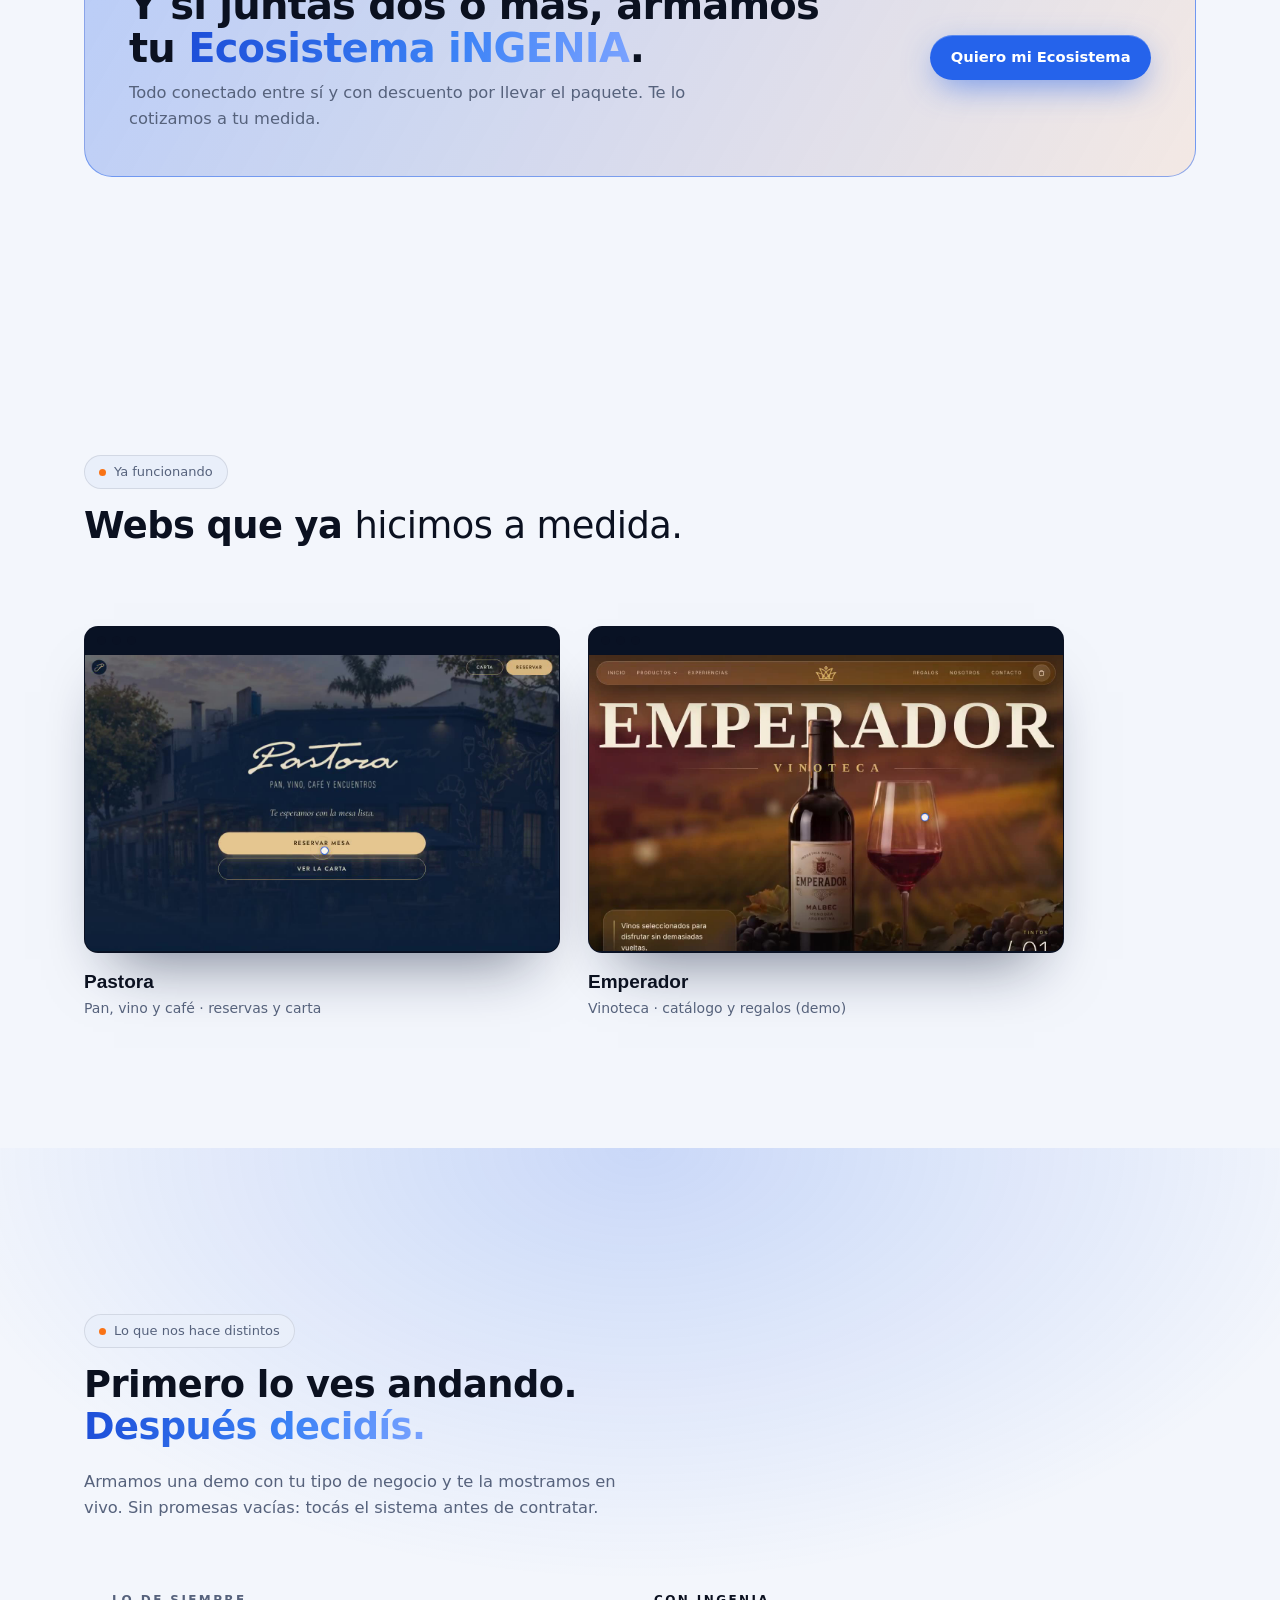
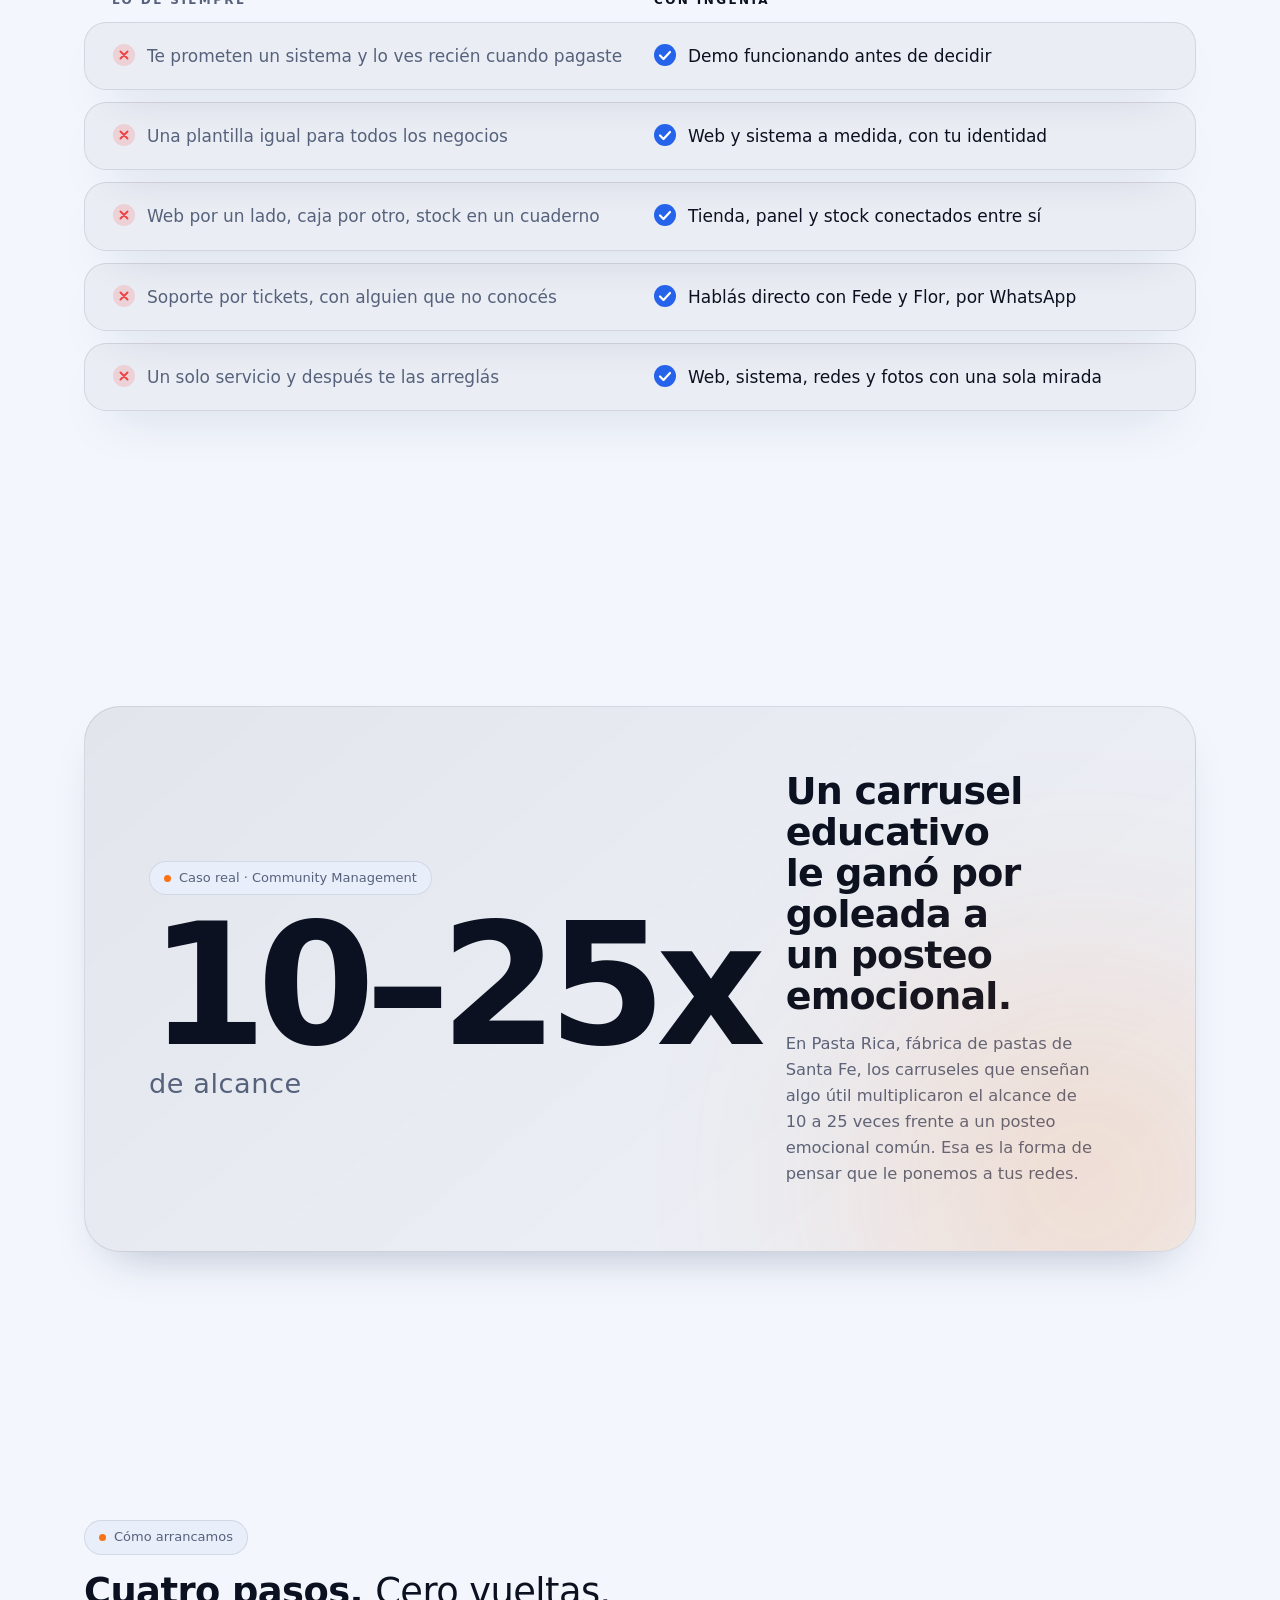
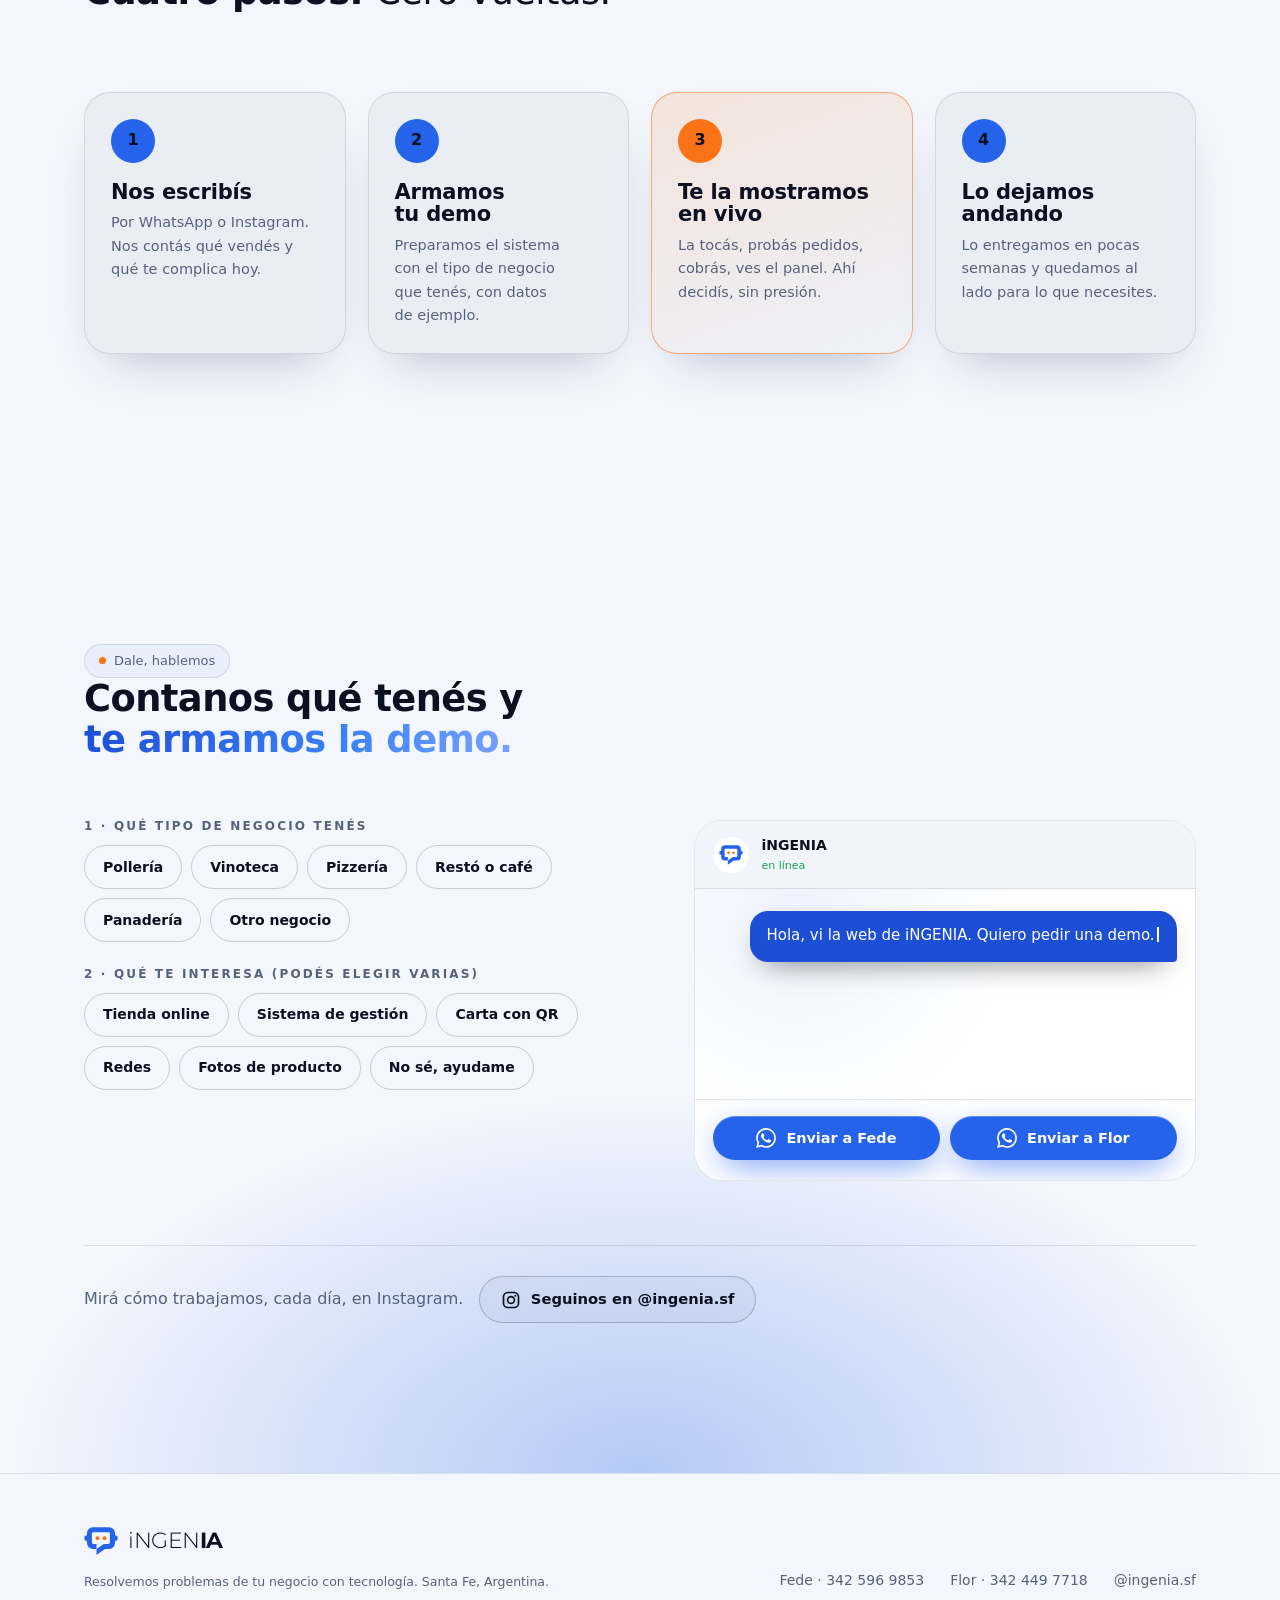
==== commit ae8def44: "Celular de Doña Norma: forma moderna, contenido real, scroll con inercia y hoja de pedido Co-Authore" ====
--- a/index.html
+++ b/index.html
@@ -13,7 +13,7 @@
 <link rel="icon" href="img/favicon.svg" type="image/svg+xml">
 <link rel="preconnect" href="https://api.fontshare.com" crossorigin>
 <link href="https://api.fontshare.com/v2/css?f[]=general-sans@500,600,700&display=swap" rel="stylesheet">
-<link rel="stylesheet" href="css/site.css?v=202611090849">
+<link rel="stylesheet" href="css/site.css?v=1794225633">
 <script>document.documentElement.classList.add('js');try{var _t=localStorage.getItem('ingenia_theme');document.documentElement.setAttribute('data-theme',_t==='dark'?'dark':'light')}catch(e){document.documentElement.setAttribute('data-theme','light')}if('scrollRestoration' in history)history.scrollRestoration='manual';</script>
 </head>
 <body>
@@ -128,19 +128,35 @@
         </ol>
       </div>
       <div class="stage" id="stage">
-        <div class="layer l1"><div class="phone" id="normaPhone"><iframe id="normaFrame" src="demo/norma/index.html?embed=1" title="Tienda de Doña Norma" loading="lazy" tabindex="-1" aria-hidden="true"></iframe><div class="sbtn" id="confirm">Confirmar pedido</div></div></div>
+        <div class="layer l1"><div class="phone" id="normaPhone"><div class="ns"><div class="nin" id="nin">
+            <div class="nstat"><span>9:41</span><span class="sg"><i></i><i></i><i></i><i></i></span></div>
+            <div class="nhead"><img src="demo/norma/assets/logo-blanco.png" alt="Doña Norma"><div class="ncart"><svg viewBox="0 0 24 24" fill="none" stroke="currentColor" stroke-width="2" stroke-linecap="round" stroke-linejoin="round"><circle cx="9" cy="20" r="1.4"/><circle cx="18" cy="20" r="1.4"/><path d="M2 3h3l2.6 12.4a2 2 0 0 0 2 1.6h7.6a2 2 0 0 0 2-1.5L21 7H6"/></svg><span id="ncount">0</span></div></div>
+            <div class="nlist" id="nlist">
+              <h4>PRODUCTOS</h4>
+              <div class="nchips"><span class="on">Todos</span><span>Quesos</span><span>Fiambres</span><span>Vinos</span><span>Conservas</span></div>
+              <div class="ngrid"><div class="nc" data-i="0"><div class="ni"><img src="demo/norma/assets/prod/queso-tybo.jpg" alt="" loading="lazy"></div><small>Quesos</small><b>Queso Tybo</b><span class="np">x 500g</span><div class="nb"><em>$4.850</em><i class="add" id="add0">+</i></div></div><div class="nc" data-i="1"><div class="ni"><img src="demo/norma/assets/prod/queso-cremoso.jpg" alt="" loading="lazy"></div><small>Quesos</small><b>Queso Cremoso</b><span class="np">x 500g</span><div class="nb"><em>$3.900</em><i class="add" id="add1">+</i></div></div><div class="nc" data-i="2"><div class="ni"><img src="demo/norma/assets/prod/queso-azul.jpg" alt="" loading="lazy"></div><small>Quesos</small><b>Queso Azul</b><span class="np">x 250g</span><div class="nb"><em>$5.420</em><i class="add" id="add2">+</i></div></div><div class="nc" data-i="3"><div class="ni"><img src="demo/norma/assets/prod/jamon-cocido.jpg" alt="" loading="lazy"></div><small>Fiambres</small><b>Jamón cocido</b><span class="np">x 500g</span><div class="nb"><em>$3.290</em><i class="add" id="add3">+</i></div></div><div class="nc" data-i="4"><div class="ni"><img src="demo/norma/assets/prod/salame-tipo-milan.jpg" alt="" loading="lazy"></div><small>Fiambres</small><b>Salame tipo milán</b><span class="np">x 300g</span><div class="nb"><em>$3.750</em><i class="add" id="add4">+</i></div></div><div class="nc" data-i="5"><div class="ni"><img src="demo/norma/assets/prod/bondiola.jpg" alt="" loading="lazy"></div><small>Fiambres</small><b>Bondiola</b><span class="np">x 300g</span><div class="nb"><em>$4.600</em><i class="add" id="add5">+</i></div></div><div class="nc" data-i="6"><div class="ni"><img src="demo/norma/assets/prod/provolone.jpg" alt="" loading="lazy"></div><small>Quesos</small><b>Provolone</b><span class="np">x 300g</span><div class="nb"><em>$4.300</em><i class="add" id="add6">+</i></div></div><div class="nc" data-i="7"><div class="ni"><img src="demo/norma/assets/prod/tabla-de-picada-para-2.jpg" alt="" loading="lazy"></div><small>Especiales</small><b>Tabla de picada para 2</b><span class="np">armada</span><div class="nb"><em>$15.800</em><i class="add" id="add7">+</i></div></div></div>
+            </div>
+            <div class="nsheet" id="nsheet"><div class="grab"></div><h5>Tu pedido</h5>
+              <div class="sl"><span>Queso Tybo x 500g</span><b>$4.850</b></div>
+              <div class="sl"><span>Jamón cocido x 500g</span><b>$3.290</b></div>
+              <div class="sl"><span>Salame tipo milán x 2</span><b>$7.500</b></div>
+              <div class="st"><span>Total</span><b>$15.640</b></div>
+              <div class="sok"><svg viewBox="0 0 24 24" fill="none" stroke="currentColor" stroke-width="3" stroke-linecap="round" stroke-linejoin="round"><path d="M5 12.5l4.5 4.5L19 7.5"/></svg>Pedido enviado</div>
+            </div>
+            <div class="nhome"></div>
+          </div></div></div></div>
         <div class="layer l2"><div class="ocard" id="ocard">
           <div class="hd"><span class="bell"><svg><use href="#i-bell"/></svg></span>Nuevo pedido #152<span class="badge new" style="margin-left:auto">NUEVO</span></div>
-          <div class="it"><b>Aceite de oliva 500 ml</b><span>x1</span></div>
-          <div class="it"><b>Queso cremoso 1 kg</b><span>x1</span></div>
-          <div class="it"><b>Pan de campo</b><span>x2</span></div>
-          <div class="tot"><span>Total</span><span>$25.000</span></div>
+          <div class="it"><b>Queso Tybo x 500g</b><span>x1</span></div>
+          <div class="it"><b>Jamón cocido x 500g</b><span>x1</span></div>
+          <div class="it"><b>Salame tipo milán x 300g</b><span>x2</span></div>
+          <div class="tot"><span>Total</span><span>$15.640</span></div>
           <div class="act">Aceptar y preparar</div>
         </div></div>
         <div class="layer l3"><div class="stk">
-          <div class="r"><div class="t"><span>Aceite de oliva 500 ml</span><span class="n1">12 unidades</span></div><div class="trk"><i class="b1"></i></div></div>
-          <div class="r"><div class="t"><span>Queso cremoso 1 kg</span><span class="n2">8 unidades</span></div><div class="trk"><i class="b2"></i></div></div>
-          <div class="r low"><div class="t"><span>Pan de campo</span><span class="n3">9 unidades</span></div><div class="trk"><i class="b3"></i></div></div>
+          <div class="r"><div class="t"><span>Queso Tybo x 500g</span><span class="n1">12 unidades</span></div><div class="trk"><i class="b1"></i></div></div>
+          <div class="r"><div class="t"><span>Jamón cocido x 500g</span><span class="n2">8 unidades</span></div><div class="trk"><i class="b2"></i></div></div>
+          <div class="r low"><div class="t"><span>Salame tipo milán x 300g</span><span class="n3">9 unidades</span></div><div class="trk"><i class="b3"></i></div></div>
         </div></div>
         <div class="layer l4"><div class="chart">
           <div class="big" id="bigsales">$0</div><div class="sub">Ventas de la semana · datos de ejemplo</div>
@@ -343,7 +359,7 @@
 <script src="js/vendor/ScrollTrigger.min.js"></script>
 <script src="js/vendor/lenis.min.js"></script>
 <script src="js/vid.js?v=202611071413" defer></script>
-<script src="js/main.js?v=202611090853"></script>
+<script src="js/main.js?v=1794225633"></script>
 <script src="js/live.js?v=202611071433" defer></script>
 </body>
 </html>
--- a/css/site.css
+++ b/css/site.css
@@ -602,7 +602,41 @@
 .flow-hint svg{width:14px;height:14px;animation:fh 1.4s ease-in-out infinite}
 @keyframes fh{0%,100%{transform:translateY(-2px)}50%{transform:translateY(3px)}}
 
-/* tienda real de Doña Norma dentro del celular (sección #como) */
+/* celular con la tienda de Doña Norma (sección #como), tamaño real 390px escalado */
 #normaPhone{background:#04070d}
-#normaPhone iframe{position:absolute;left:0;top:0;width:390px;height:820px;border:0;transform-origin:0 0;pointer-events:none;background:#14110f;border-radius:0}
-#normaPhone .sbtn{position:absolute;left:12px;right:12px;bottom:12px;z-index:6}
+.ns{position:absolute;inset:0;overflow:hidden;border-radius:30px;background:#F2EDE3}
+.nin{position:absolute;left:0;top:0;width:390px;transform-origin:0 0;font-family:'Geist','Inter',system-ui,sans-serif;color:#1d1a16;overflow:hidden;background:#F2EDE3}
+.nstat{position:absolute;z-index:4;left:0;right:0;top:0;height:46px;padding:14px 30px 0;display:flex;justify-content:space-between;font-size:15px;font-weight:600;color:#fff;background:#14110f}
+.nstat .sg{display:flex;gap:2px;align-items:flex-end;height:11px}.nstat .sg i{width:3px;background:#fff;border-radius:1px}.nstat .sg i:nth-child(1){height:4px}.nstat .sg i:nth-child(2){height:6px}.nstat .sg i:nth-child(3){height:8px}.nstat .sg i:nth-child(4){height:11px}
+.nhead{position:absolute;z-index:3;left:0;right:0;top:46px;height:58px;background:#14110f;display:flex;align-items:center;justify-content:space-between;padding:0 18px}
+.nhead img{height:38px;width:auto}
+.ncart{position:relative;color:#fff;display:flex;align-items:center;gap:6px;border:1px solid rgba(255,255,255,.28);border-radius:8px;padding:8px 12px}
+.ncart svg{width:20px;height:20px}.ncart span{background:#fff;color:#14110f;border-radius:99px;min-width:20px;height:20px;display:grid;place-items:center;font-size:12px;font-weight:700}
+.nlist{position:absolute;left:0;right:0;top:104px;padding:20px 16px 120px;will-change:transform}
+.nlist h4{font-family:'General Sans',Georgia,serif;font-weight:400;font-size:34px;letter-spacing:.02em;margin:0 0 14px}
+.nchips{display:flex;gap:8px;overflow:hidden;margin-bottom:16px}
+.nchips span{flex:none;background:#fff;border:1px solid #e3dac9;border-radius:99px;padding:9px 16px;font-size:14px;font-weight:600}
+.nchips span.on{background:#14110f;color:#fff;border-color:#14110f}
+.ngrid{display:grid;grid-template-columns:1fr 1fr;gap:12px}
+.nc{background:#fff;border:1px solid #e8dfce;border-radius:12px;padding:0 0 12px;overflow:hidden;position:relative}
+.nc .ni{aspect-ratio:4/3;background:#E9E0CF;overflow:hidden}.nc .ni img{width:100%;height:100%;object-fit:cover;display:block}
+.nc small{display:block;margin:10px 12px 0;font-size:11px;font-weight:600;color:#8a5a2b}
+.nc b{display:block;margin:2px 12px 0;font-size:15px;font-weight:600;line-height:1.2;text-transform:uppercase;letter-spacing:.01em;min-height:36px}
+.nc .np{display:inline-block;margin:8px 12px 0;background:#14110f;color:#fff;border-radius:99px;padding:5px 11px;font-size:12px;font-weight:600}
+.nc .nb{display:flex;align-items:center;justify-content:space-between;margin:12px 12px 0}
+.nc em{font-style:normal;font-size:19px;font-weight:700}
+.nc .add{width:38px;height:38px;border-radius:9px;background:#4f7a54;color:#fff;font-style:normal;font-size:24px;display:grid;place-items:center;line-height:1}
+.nsheet{position:absolute;z-index:5;left:0;right:0;bottom:0;background:#fff;border-radius:22px 22px 0 0;box-shadow:0 -14px 40px rgba(0,0,0,.22);padding:10px 20px 34px}
+.nsheet .grab{width:44px;height:5px;border-radius:5px;background:#d9d2c4;margin:0 auto 14px}
+.nsheet h5{margin:0 0 10px;font-size:20px;font-weight:700}
+.nsheet .sl{display:flex;justify-content:space-between;font-size:15px;padding:8px 0;border-bottom:1px solid #eee6d6}
+.nsheet .st{display:flex;justify-content:space-between;font-size:18px;font-weight:700;padding:12px 0 14px}
+.nsheet .sok{display:flex;align-items:center;justify-content:center;gap:8px;background:#4f7a54;color:#fff;border-radius:12px;height:48px;font-size:16px;font-weight:600}
+.nsheet .sok svg{width:20px;height:20px}
+.nhome{position:absolute;z-index:6;left:50%;bottom:8px;width:130px;height:5px;border-radius:5px;background:rgba(0,0,0,.55);transform:translateX(-50%)}
+
+/* forma moderna del celular de Doña Norma */
+.stage #normaPhone{aspect-ratio:9/19.3;border:4px solid #0b0f17;border-radius:42px;box-shadow:0 0 0 1.5px #3a4252,0 0 0 3px #11151d,0 40px 70px -24px rgba(8,16,40,.55)}
+.stage #normaPhone::before{top:10px;width:30%;height:22px;border-radius:14px;background:#000;z-index:7}
+.ns{border-radius:38px}
+.nstat{padding-top:15px}
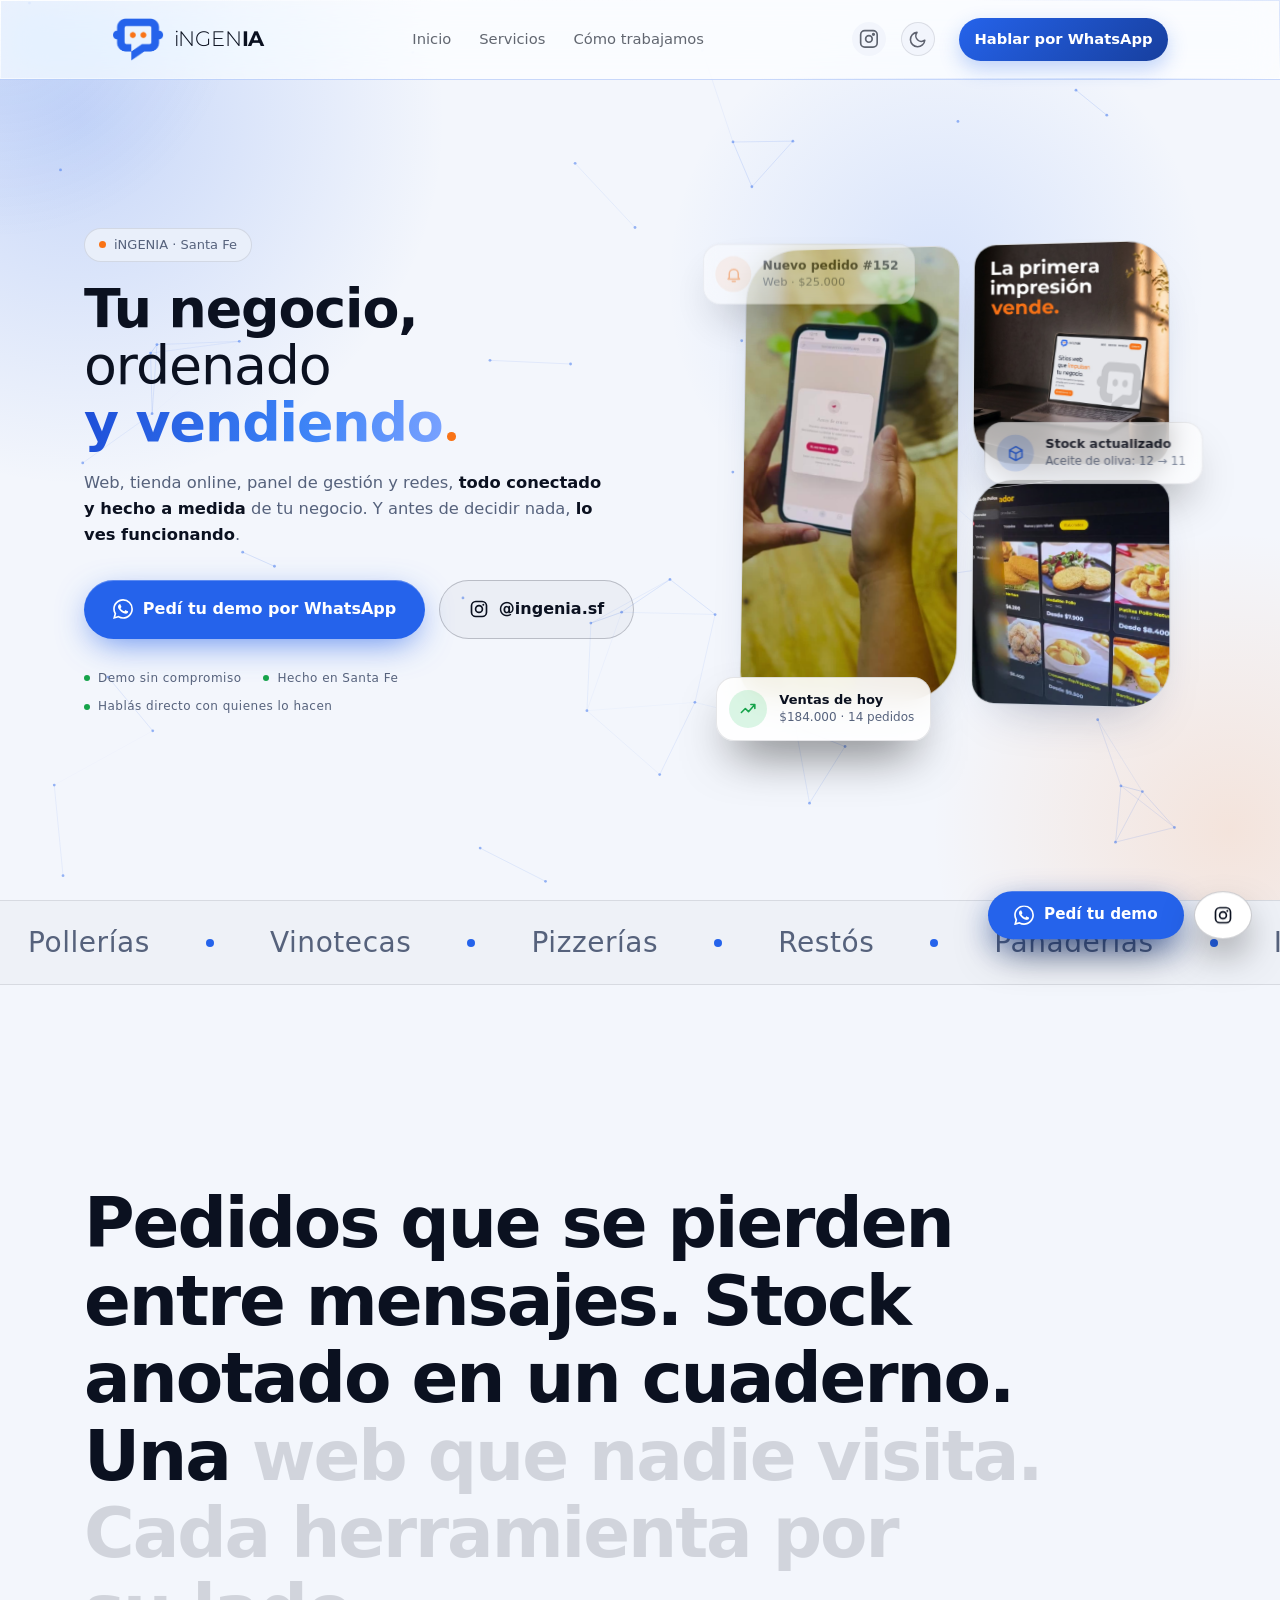
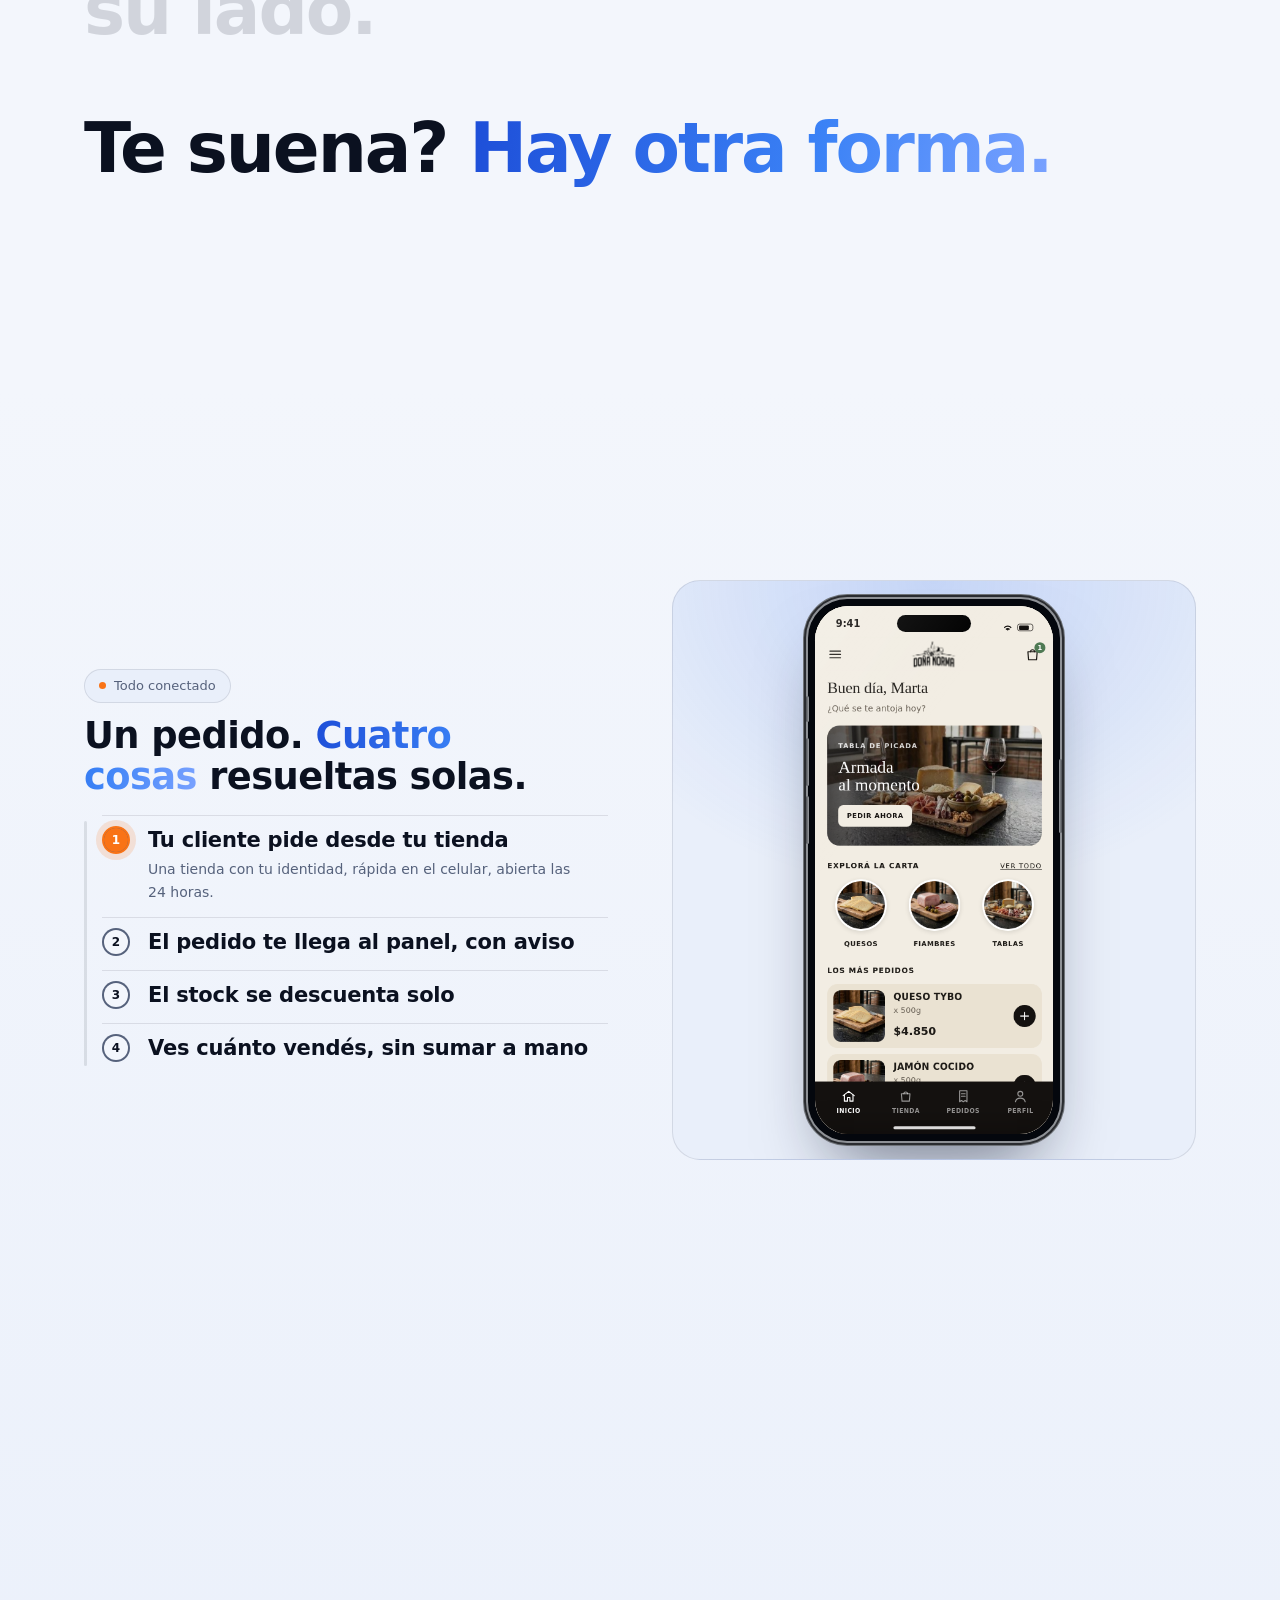
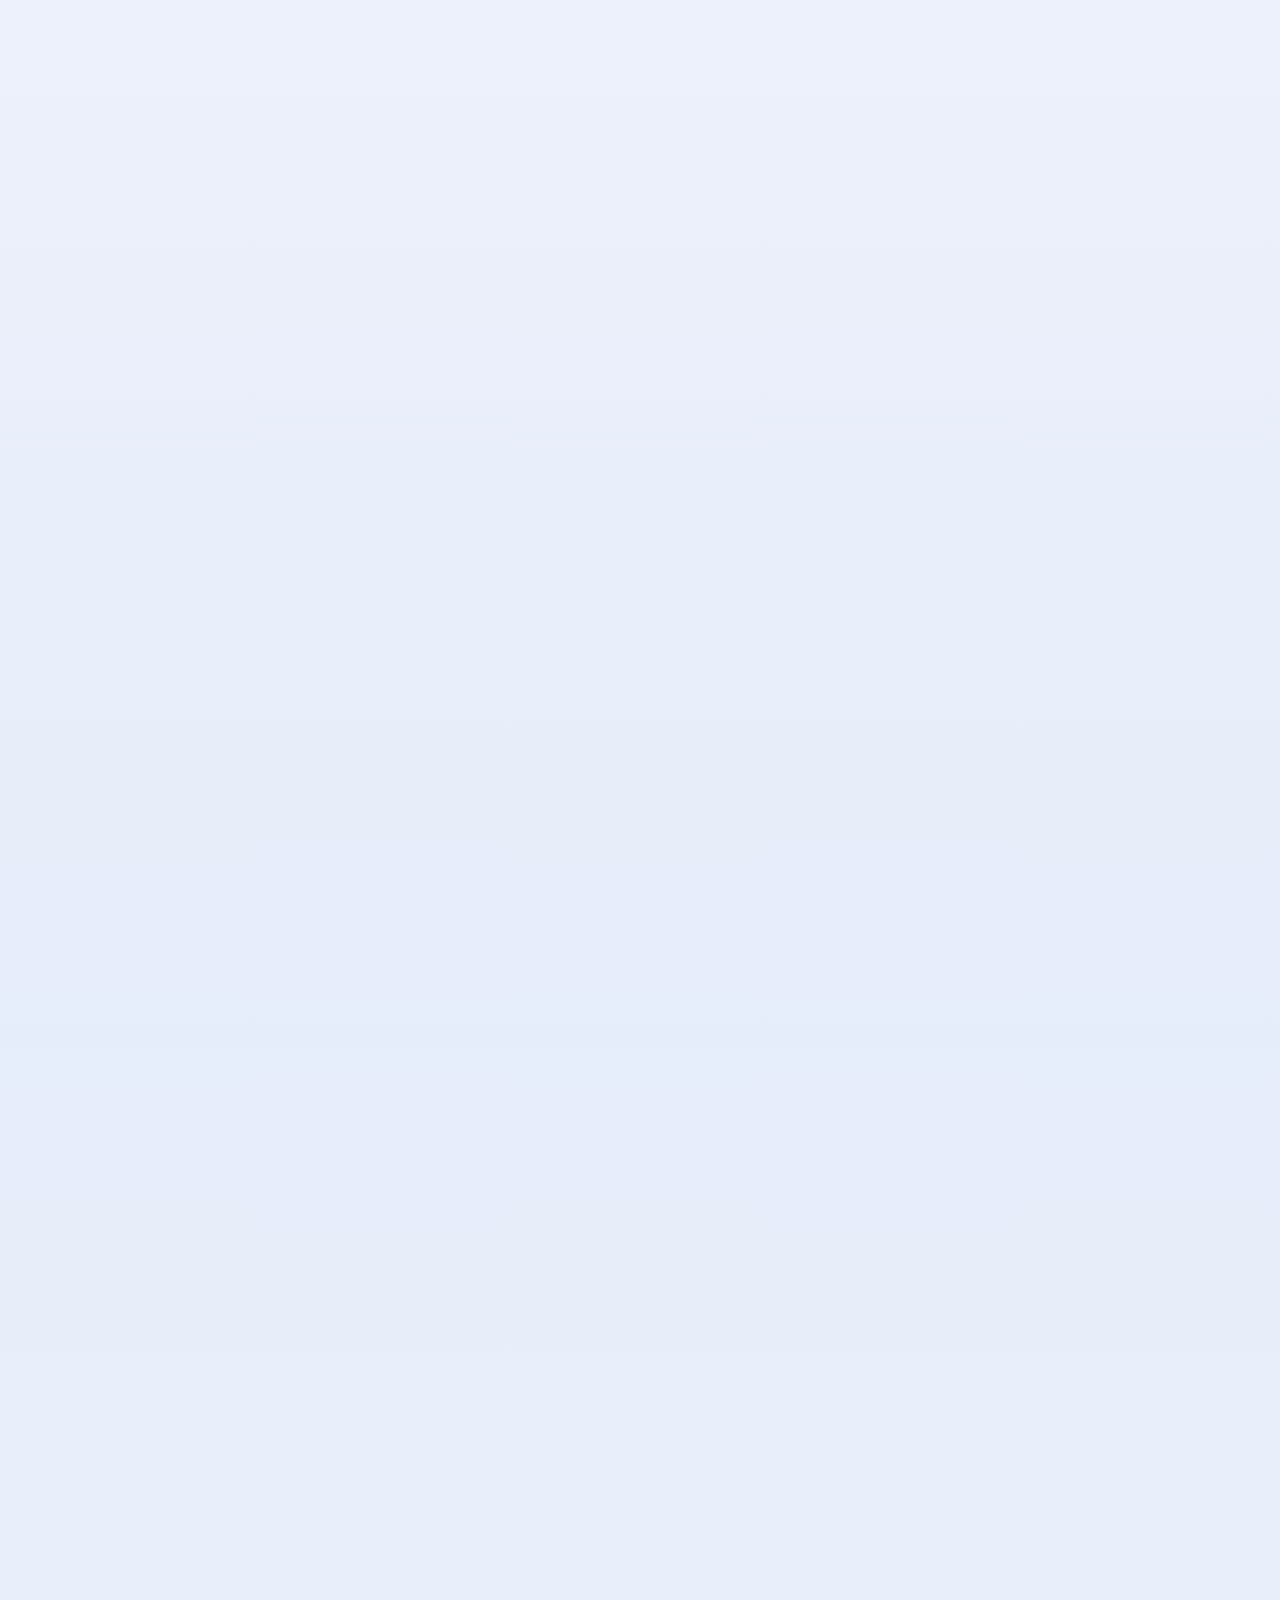
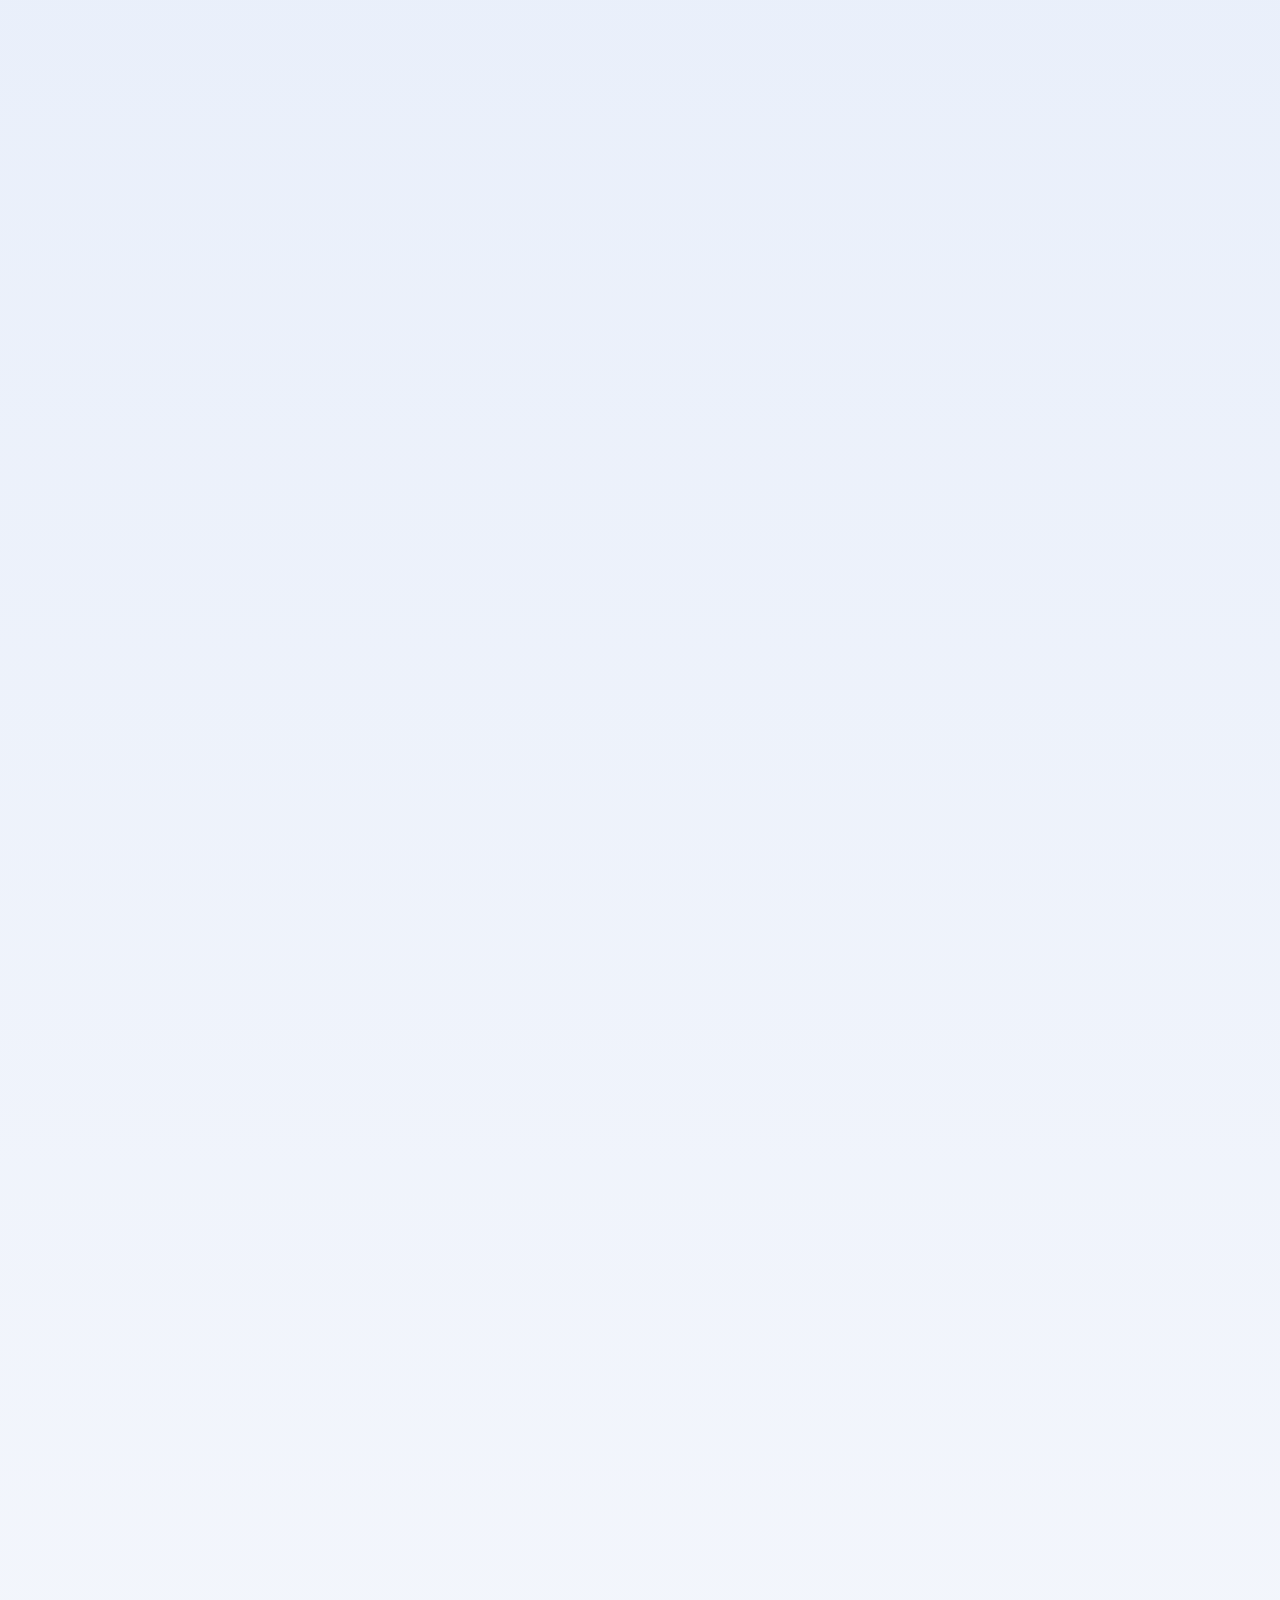
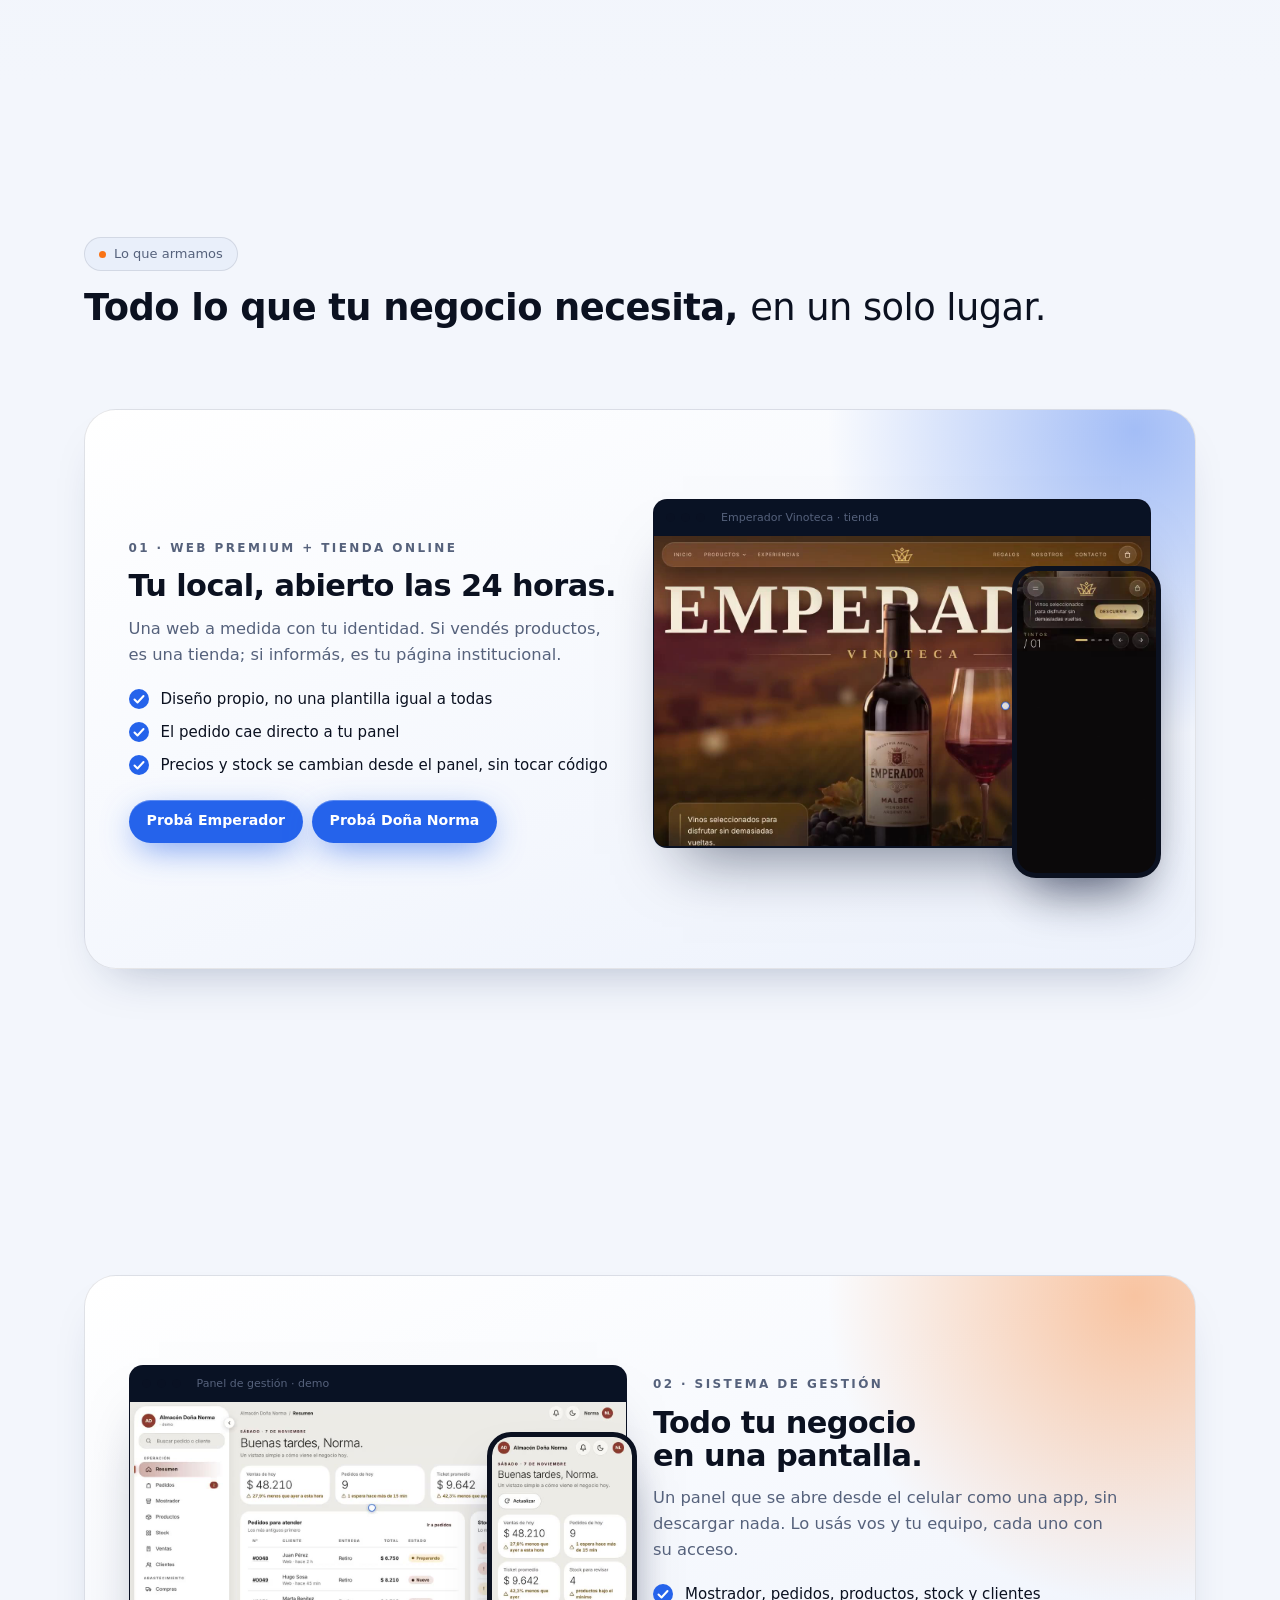
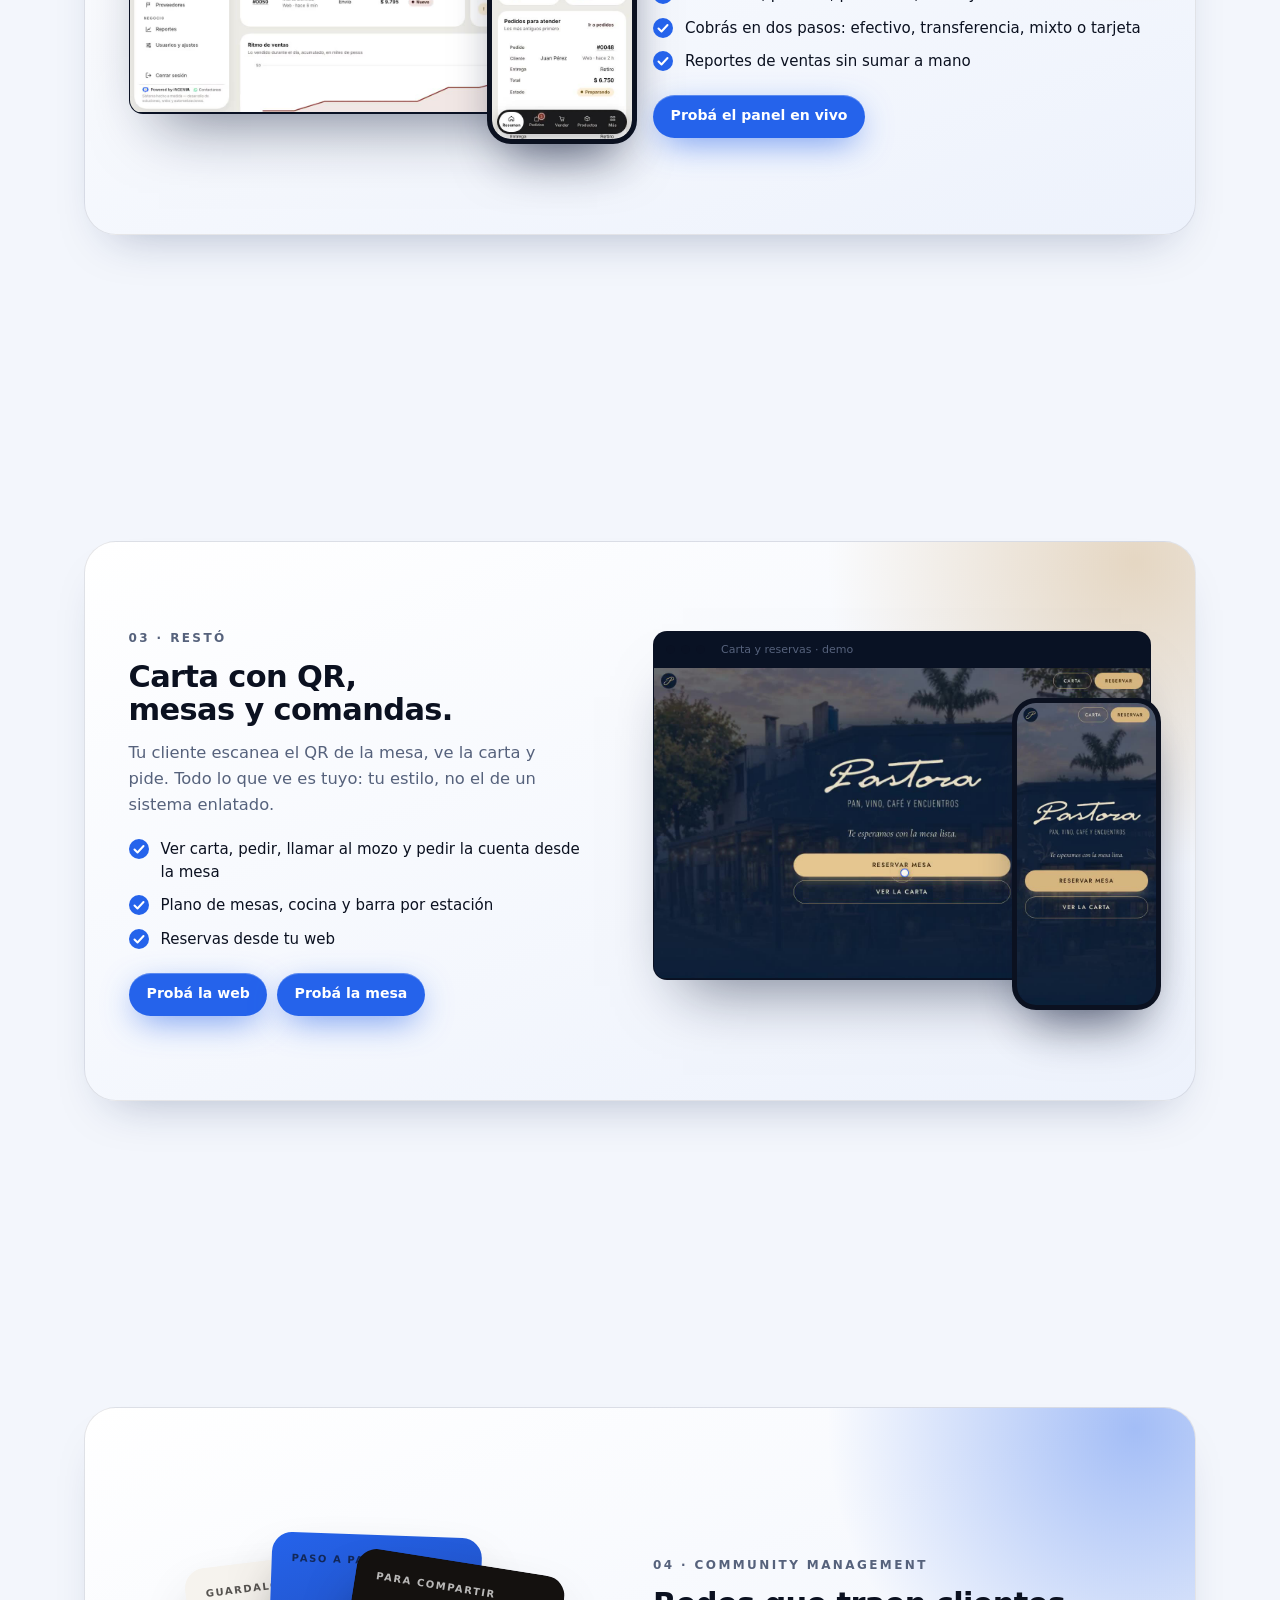
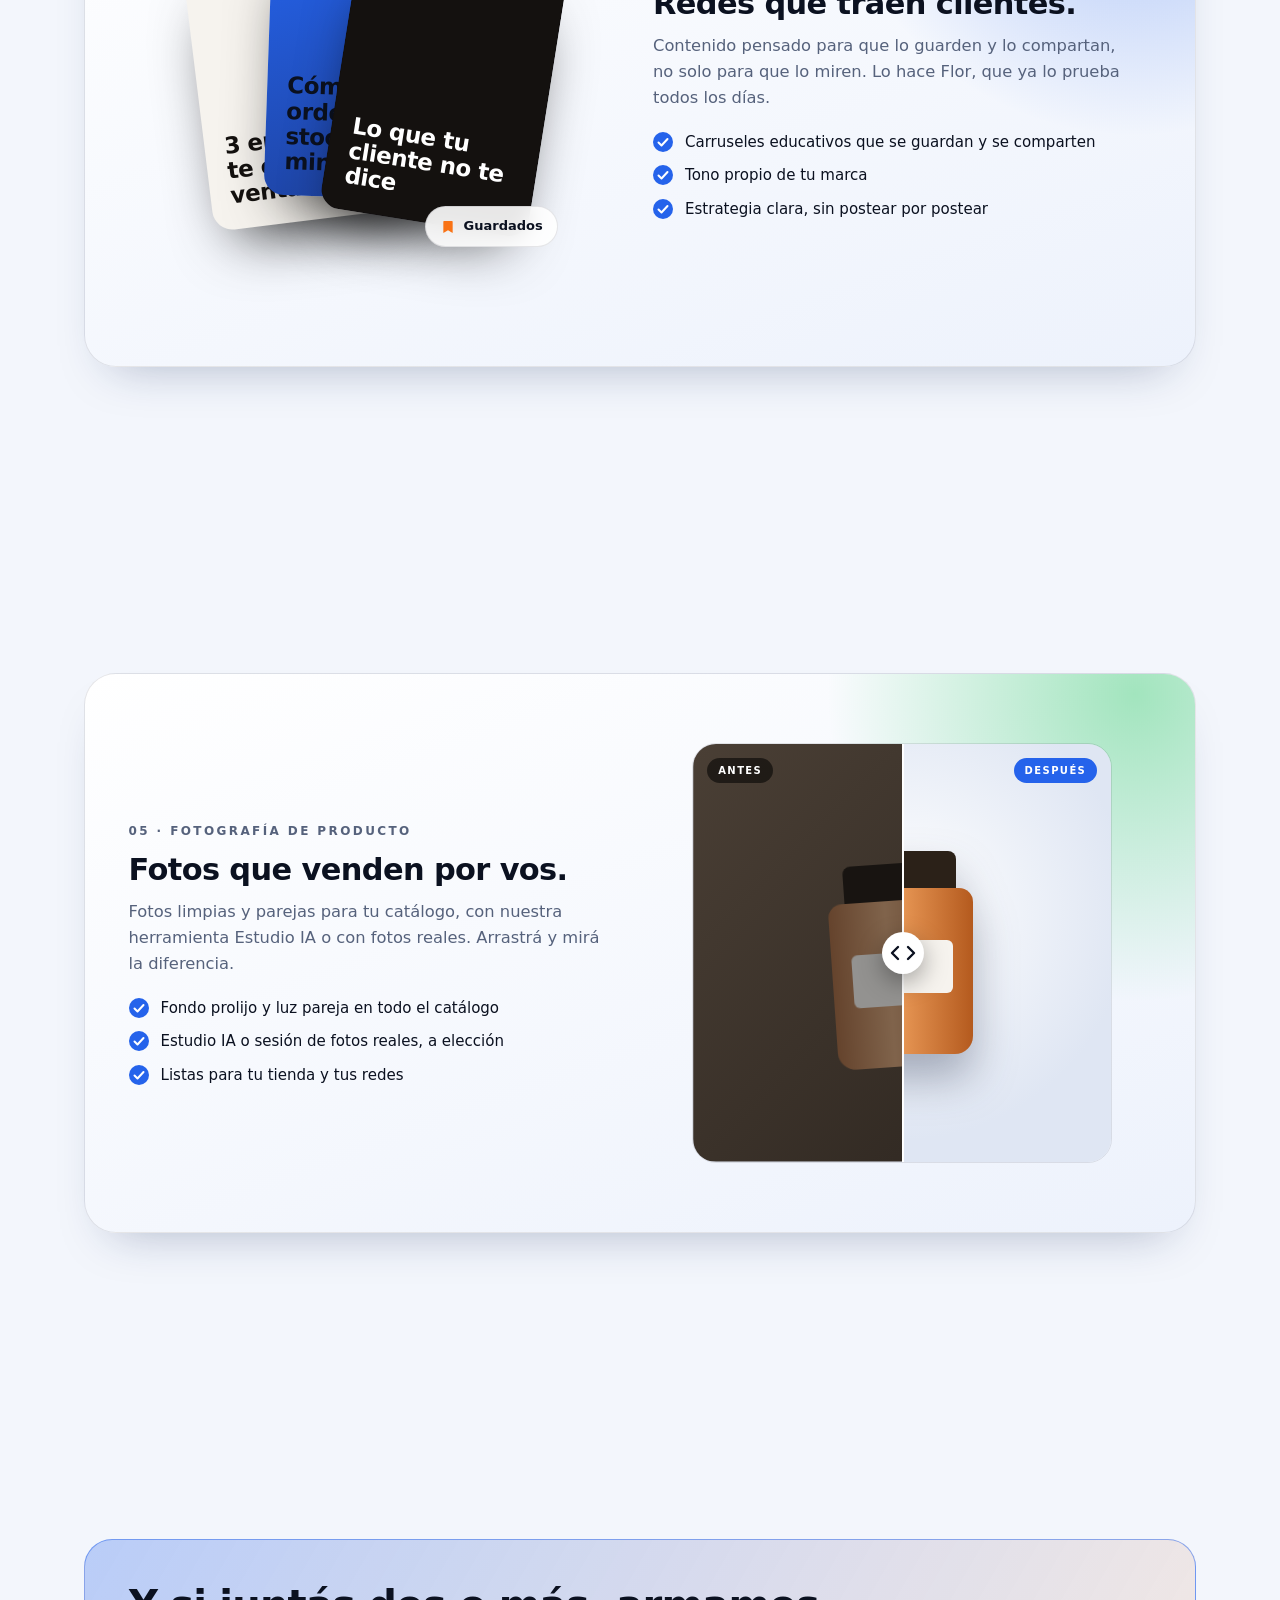
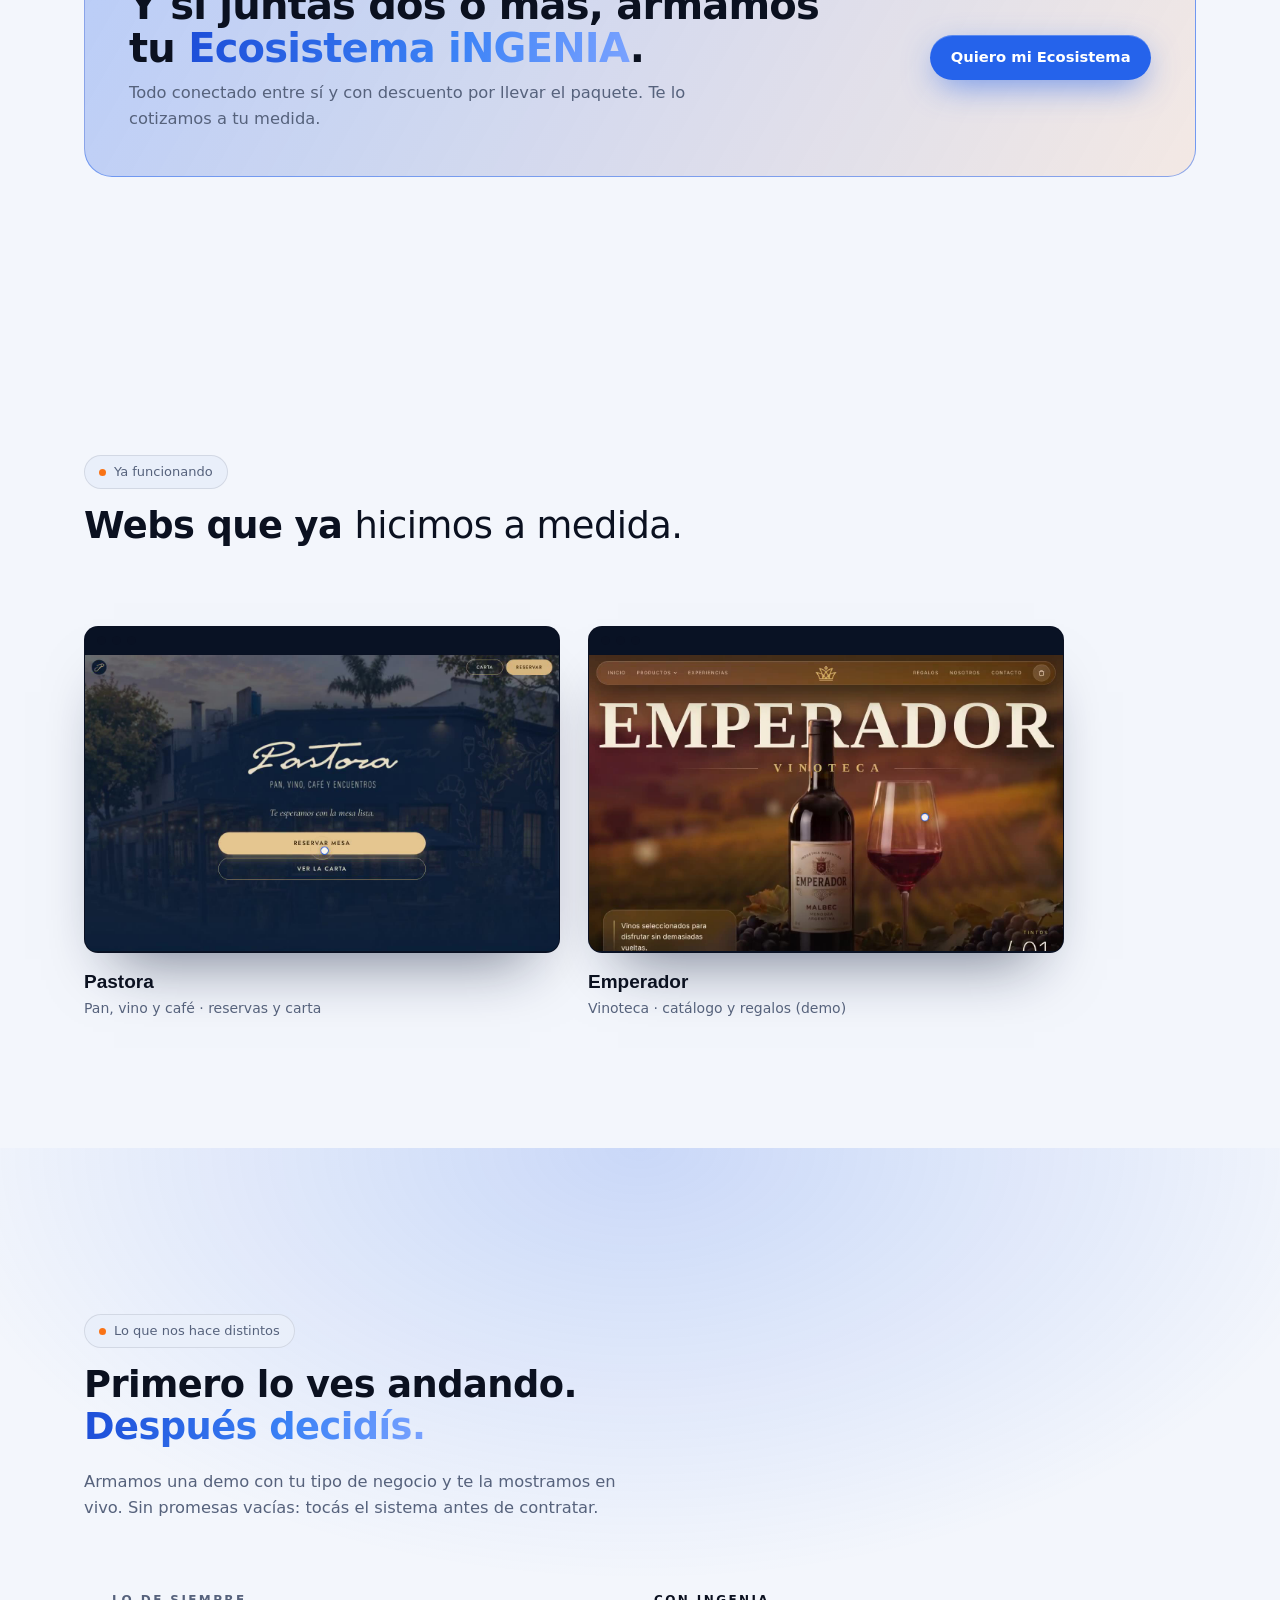
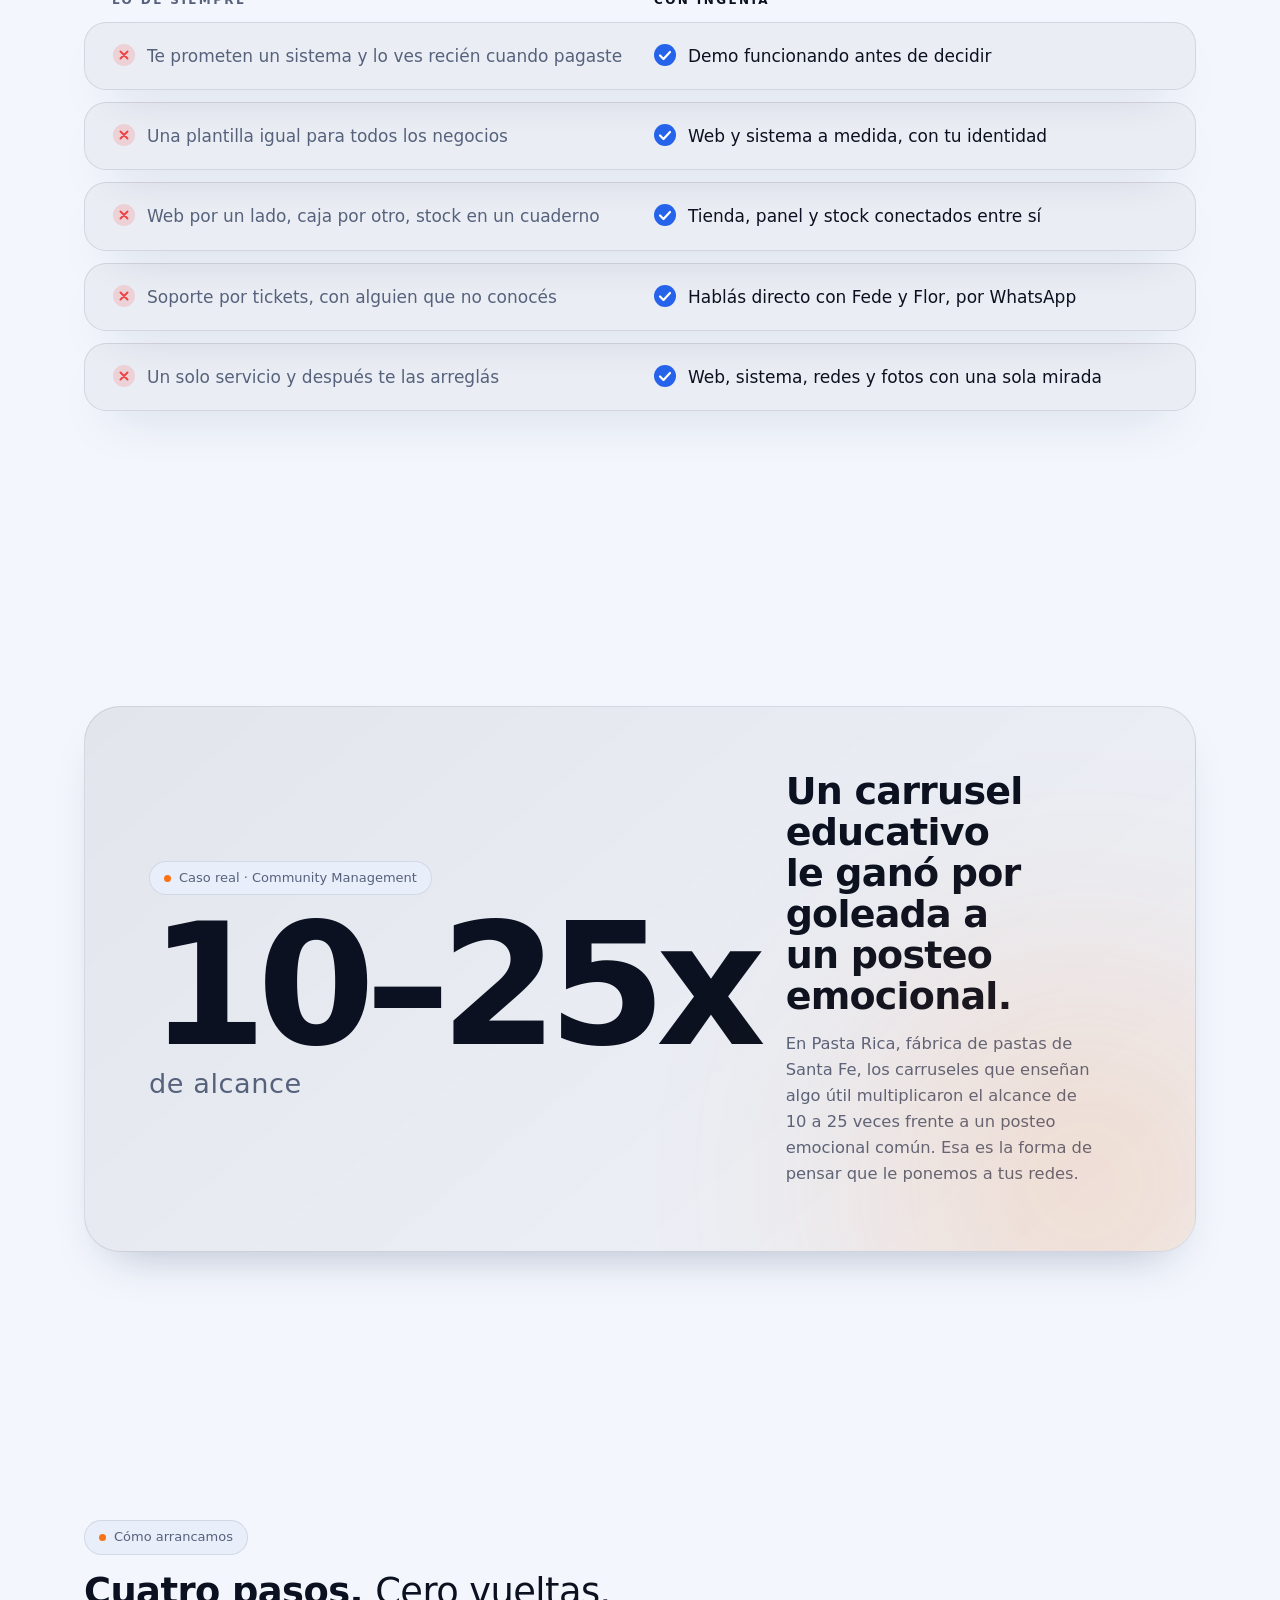
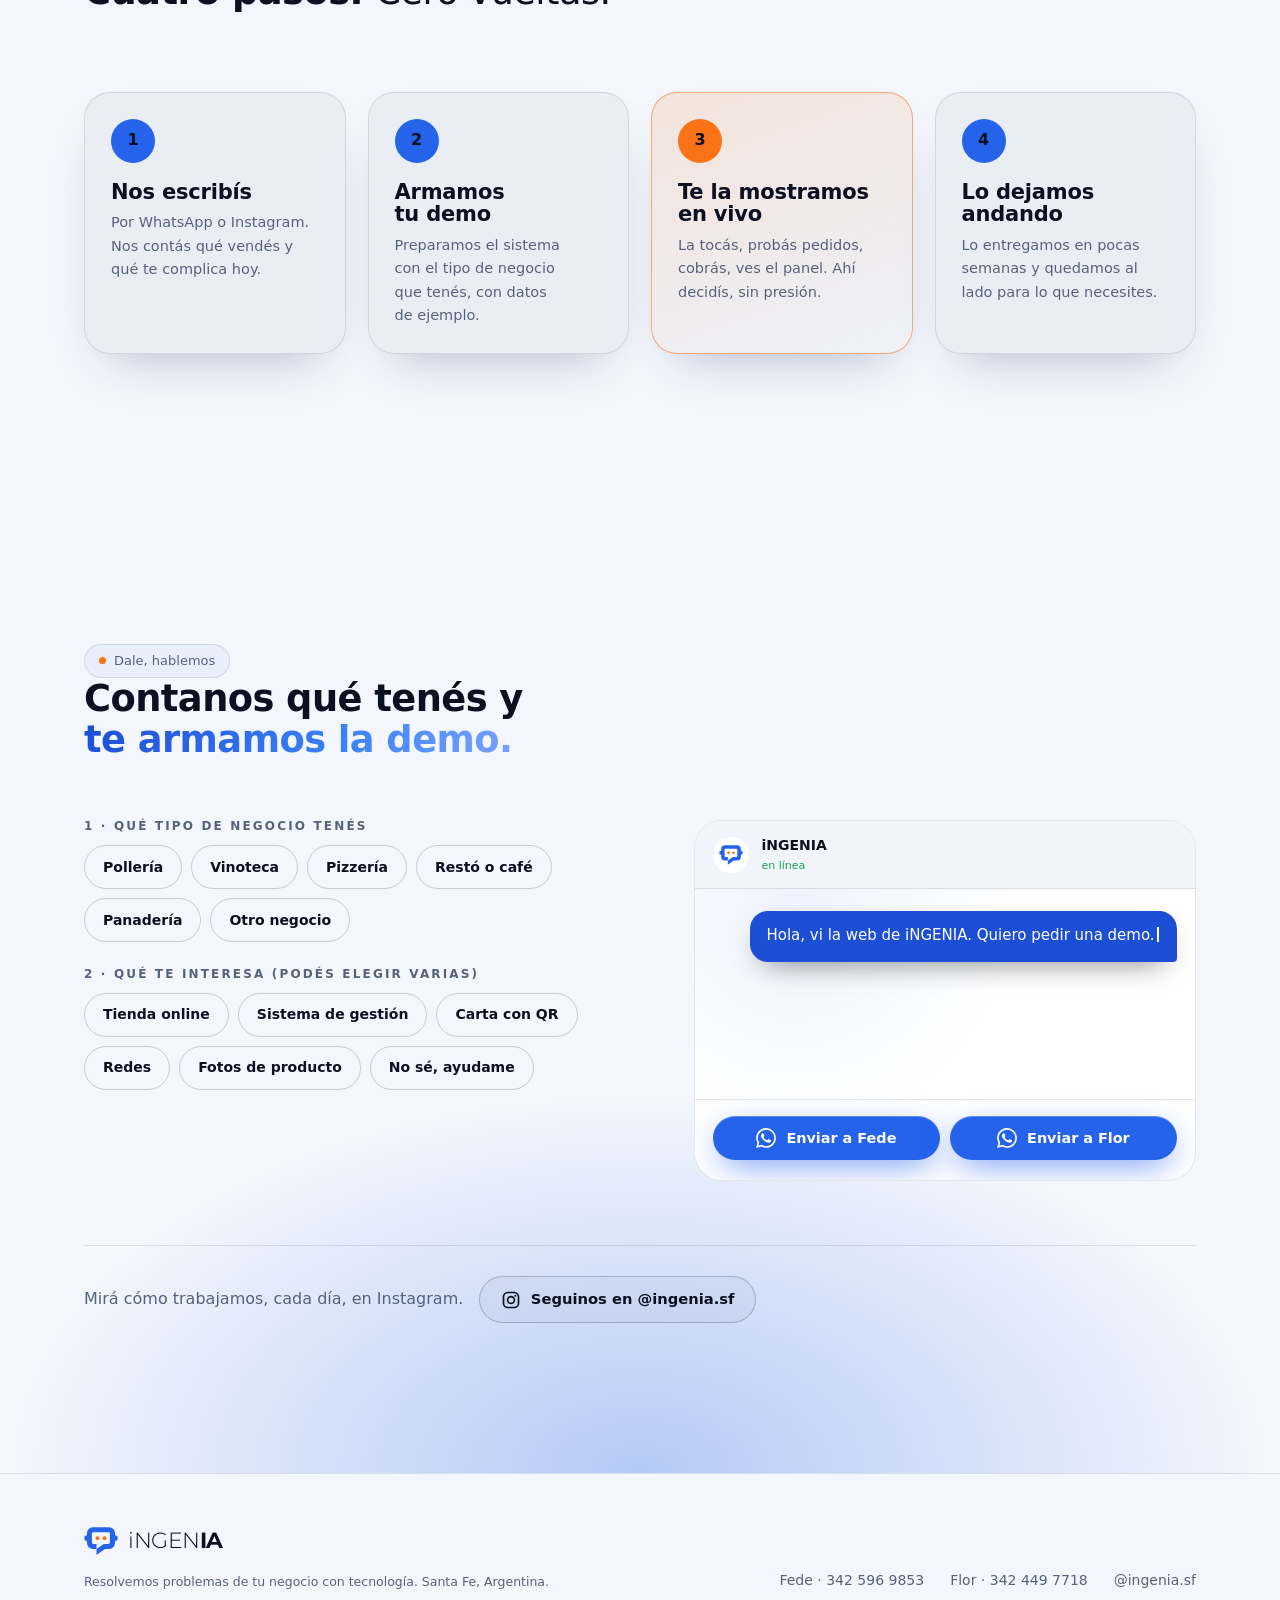
==== commit f92f3382: "Celular #como: marco metalico, app real de Doña Norma (home, pestañas, checkout, confirmacion) Co-Au" ====
--- a/index.html
+++ b/index.html
@@ -13,7 +13,7 @@
 <link rel="icon" href="img/favicon.svg" type="image/svg+xml">
 <link rel="preconnect" href="https://api.fontshare.com" crossorigin>
 <link href="https://api.fontshare.com/v2/css?f[]=general-sans@500,600,700&display=swap" rel="stylesheet">
-<link rel="stylesheet" href="css/site.css?v=1794225633">
+<link rel="stylesheet" href="css/site.css?v=1794226093">
 <script>document.documentElement.classList.add('js');try{var _t=localStorage.getItem('ingenia_theme');document.documentElement.setAttribute('data-theme',_t==='dark'?'dark':'light')}catch(e){document.documentElement.setAttribute('data-theme','light')}if('scrollRestoration' in history)history.scrollRestoration='manual';</script>
 </head>
 <body>
@@ -128,20 +128,30 @@
         </ol>
       </div>
       <div class="stage" id="stage">
-        <div class="layer l1"><div class="phone" id="normaPhone"><div class="ns"><div class="nin" id="nin">
-            <div class="nstat"><span>9:41</span><span class="sg"><i></i><i></i><i></i><i></i></span></div>
-            <div class="nhead"><img src="demo/norma/assets/logo-blanco.png" alt="Doña Norma"><div class="ncart"><svg viewBox="0 0 24 24" fill="none" stroke="currentColor" stroke-width="2" stroke-linecap="round" stroke-linejoin="round"><circle cx="9" cy="20" r="1.4"/><circle cx="18" cy="20" r="1.4"/><path d="M2 3h3l2.6 12.4a2 2 0 0 0 2 1.6h7.6a2 2 0 0 0 2-1.5L21 7H6"/></svg><span id="ncount">0</span></div></div>
+        <div class="layer l1"><div class="phone" id="normaPhone"><i class="pb b1"></i><i class="pb b2"></i><i class="pb b3"></i><i class="pb b4"></i><div class="ns"><div class="nin" id="nin">
+            <div class="nstat"><span>9:41</span><span class="n-sg"><i></i><i></i><i></i><i></i><svg viewBox="0 0 24 16"><path d="M12 14l2.2-2.4a3.2 3.2 0 0 0-4.4 0zM4 7a11 11 0 0 1 16 0l-1.6 1.8a8.6 8.6 0 0 0-12.8 0zM7.4 10.6a6 6 0 0 1 9.2 0L15 12.4a3.6 3.6 0 0 0-6 0z" fill="currentColor"/></svg><b class="n-bat"><u></u></b></span></div>
+            <div class="nhead"><svg class="n-mn" viewBox="0 0 24 24" fill="none" stroke="currentColor" stroke-width="1.8" stroke-linecap="round"><path d="M4 7h16M4 12h16M4 17h16"/></svg><img src="demo/norma/assets/logo-negro.png" alt="Doña Norma"><div class="ncart"><svg viewBox="0 0 24 24" fill="none" stroke="currentColor" stroke-width="1.8" stroke-linecap="round" stroke-linejoin="round"><path d="M5 8h14l-1 12H6L5 8z"/><path d="M9 8a3 3 0 0 1 6 0"/></svg><span id="ncount">0</span></div></div>
             <div class="nlist" id="nlist">
-              <h4>PRODUCTOS</h4>
-              <div class="nchips"><span class="on">Todos</span><span>Quesos</span><span>Fiambres</span><span>Vinos</span><span>Conservas</span></div>
-              <div class="ngrid"><div class="nc" data-i="0"><div class="ni"><img src="demo/norma/assets/prod/queso-tybo.jpg" alt="" loading="lazy"></div><small>Quesos</small><b>Queso Tybo</b><span class="np">x 500g</span><div class="nb"><em>$4.850</em><i class="add" id="add0">+</i></div></div><div class="nc" data-i="1"><div class="ni"><img src="demo/norma/assets/prod/queso-cremoso.jpg" alt="" loading="lazy"></div><small>Quesos</small><b>Queso Cremoso</b><span class="np">x 500g</span><div class="nb"><em>$3.900</em><i class="add" id="add1">+</i></div></div><div class="nc" data-i="2"><div class="ni"><img src="demo/norma/assets/prod/queso-azul.jpg" alt="" loading="lazy"></div><small>Quesos</small><b>Queso Azul</b><span class="np">x 250g</span><div class="nb"><em>$5.420</em><i class="add" id="add2">+</i></div></div><div class="nc" data-i="3"><div class="ni"><img src="demo/norma/assets/prod/jamon-cocido.jpg" alt="" loading="lazy"></div><small>Fiambres</small><b>Jamón cocido</b><span class="np">x 500g</span><div class="nb"><em>$3.290</em><i class="add" id="add3">+</i></div></div><div class="nc" data-i="4"><div class="ni"><img src="demo/norma/assets/prod/salame-tipo-milan.jpg" alt="" loading="lazy"></div><small>Fiambres</small><b>Salame tipo milán</b><span class="np">x 300g</span><div class="nb"><em>$3.750</em><i class="add" id="add4">+</i></div></div><div class="nc" data-i="5"><div class="ni"><img src="demo/norma/assets/prod/bondiola.jpg" alt="" loading="lazy"></div><small>Fiambres</small><b>Bondiola</b><span class="np">x 300g</span><div class="nb"><em>$4.600</em><i class="add" id="add5">+</i></div></div><div class="nc" data-i="6"><div class="ni"><img src="demo/norma/assets/prod/provolone.jpg" alt="" loading="lazy"></div><small>Quesos</small><b>Provolone</b><span class="np">x 300g</span><div class="nb"><em>$4.300</em><i class="add" id="add6">+</i></div></div><div class="nc" data-i="7"><div class="ni"><img src="demo/norma/assets/prod/tabla-de-picada-para-2.jpg" alt="" loading="lazy"></div><small>Especiales</small><b>Tabla de picada para 2</b><span class="np">armada</span><div class="nb"><em>$15.800</em><i class="add" id="add7">+</i></div></div></div>
+              <div class="n-hi"><b>Buen día, Marta</b><span>¿Qué se te antoja hoy?</span></div>
+              <div class="n-hero"><img src="demo/norma/assets/prod/tabla-de-picada-para-2.jpg" alt=""><div class="n-ht"><small>TABLA DE PICADA</small><b>Armada<br>al momento</b><u>PEDIR AHORA</u></div></div>
+              <div class="n-sec"><span>EXPLORÁ LA CARTA</span><em>VER TODO</em></div>
+              <div class="n-cats"><div><img src="demo/norma/assets/prod/queso-tybo.jpg" alt=""><span>QUESOS</span></div><div><img src="demo/norma/assets/prod/jamon-cocido.jpg" alt=""><span>FIAMBRES</span></div><div><img src="demo/norma/assets/prod/tabla-de-picada-para-4.jpg" alt=""><span>TABLAS</span></div></div>
+              <div class="n-sec"><span>LOS MÁS PEDIDOS</span><em></em></div>
+              <div class="n-rows"><div class="nr"><div class="n-rt"><img src="demo/norma/assets/prod/queso-tybo.jpg" alt="" loading="lazy"></div><div class="n-ri"><b>Queso Tybo</b><span>x 500g</span><em>$4.850</em></div><i class="add" id="add0">+</i></div><div class="nr"><div class="n-rt"><img src="demo/norma/assets/prod/jamon-cocido.jpg" alt="" loading="lazy"></div><div class="n-ri"><b>Jamón cocido</b><span>x 500g</span><em>$3.290</em></div><i class="add" id="add1">+</i></div><div class="nr"><div class="n-rt"><img src="demo/norma/assets/prod/salame-tipo-milan.jpg" alt="" loading="lazy"></div><div class="n-ri"><b>Salame tipo milán</b><span>x 300g</span><em>$3.750</em></div><i class="add" id="add2">+</i></div><div class="nr"><div class="n-rt"><img src="demo/norma/assets/prod/bondiola.jpg" alt="" loading="lazy"></div><div class="n-ri"><b>Bondiola</b><span>x 300g</span><em>$4.600</em></div><i class="add" id="add3">+</i></div><div class="nr"><div class="n-rt"><img src="demo/norma/assets/prod/provolone.jpg" alt="" loading="lazy"></div><div class="n-ri"><b>Provolone</b><span>x 300g</span><em>$4.300</em></div><i class="add" id="add4">+</i></div></div>
             </div>
-            <div class="nsheet" id="nsheet"><div class="grab"></div><h5>Tu pedido</h5>
-              <div class="sl"><span>Queso Tybo x 500g</span><b>$4.850</b></div>
-              <div class="sl"><span>Jamón cocido x 500g</span><b>$3.290</b></div>
-              <div class="sl"><span>Salame tipo milán x 2</span><b>$7.500</b></div>
-              <div class="st"><span>Total</span><b>$15.640</b></div>
-              <div class="sok"><svg viewBox="0 0 24 24" fill="none" stroke="currentColor" stroke-width="3" stroke-linecap="round" stroke-linejoin="round"><path d="M5 12.5l4.5 4.5L19 7.5"/></svg>Pedido enviado</div>
+            <div class="ntab"><div class="n-tb on"><svg viewBox="0 0 24 24" fill="none" stroke="currentColor" stroke-width="1.8" stroke-linecap="round" stroke-linejoin="round"><path d="M3 11l9-7 9 7"/><path d="M5 10v10h5v-6h4v6h5V10"/></svg><span>Inicio</span></div><div class="n-tb"><svg viewBox="0 0 24 24" fill="none" stroke="currentColor" stroke-width="1.8" stroke-linecap="round" stroke-linejoin="round"><path d="M5 8h14l-1 12H6L5 8z"/><path d="M9 8a3 3 0 0 1 6 0"/></svg><span>Tienda</span></div><div class="n-tb"><svg viewBox="0 0 24 24" fill="none" stroke="currentColor" stroke-width="1.8" stroke-linecap="round" stroke-linejoin="round"><path d="M6 3h12v18l-3-2-3 2-3-2-3 2z"/><path d="M9 8h6M9 12h6"/></svg><span>Pedidos</span></div><div class="n-tb"><svg viewBox="0 0 24 24" fill="none" stroke="currentColor" stroke-width="1.8" stroke-linecap="round" stroke-linejoin="round"><circle cx="12" cy="8" r="4"/><path d="M4 21c1-4 4-6 8-6s7 2 8 6"/></svg><span>Perfil</span></div></div>
+            <div class="nsheet" id="nsheet">
+              <div class="n-chead"><svg viewBox="0 0 24 24" fill="none" stroke="currentColor" stroke-width="1.8" stroke-linecap="round" stroke-linejoin="round"><path d="M15 5l-7 7 7 7"/></svg><img src="demo/norma/assets/logo-negro.png" alt=""><i></i></div>
+              <h5>TU PEDIDO</h5>
+              <div class="n-ck"><div class="n-rt"><img src="demo/norma/assets/prod/queso-tybo.jpg" alt=""></div><div class="n-ri"><b>Queso Tybo</b><span>x 500g</span><em>$4.850</em></div><div class="n-qty"><u>−</u><s>1</s><u>+</u></div></div>
+              <div class="n-ck"><div class="n-rt"><img src="demo/norma/assets/prod/jamon-cocido.jpg" alt=""></div><div class="n-ri"><b>Jamón cocido</b><span>x 500g</span><em>$3.290</em></div><div class="n-qty"><u>−</u><s>1</s><u>+</u></div></div>
+              <div class="n-ck"><div class="n-rt"><img src="demo/norma/assets/prod/salame-tipo-milan.jpg" alt=""></div><div class="n-ri"><b>Salame tipo milán</b><span>x 300g</span><em>$7.500</em></div><div class="n-qty"><u>−</u><s>2</s><u>+</u></div></div>
+              <div class="n-sm"><span>SUBTOTAL</span><b>$15.640</b></div>
+              <div class="n-sm"><span>RETIRO EN LOCAL</span><b>Gratis</b></div>
+              <div class="n-sm n-tt"><span>TOTAL</span><b>$15.640</b></div>
+              <div class="n-pay"><span>PAGO</span><b>Mercado Pago</b></div>
+              <div class="n-place" id="place">CONFIRMAR PEDIDO</div>
+              <div class="n-sok"><div class="n-ck2"><svg viewBox="0 0 24 24" fill="none" stroke="currentColor" stroke-width="3" stroke-linecap="round" stroke-linejoin="round"><path d="M5 12.5l4.5 4.5L19 7.5"/></svg></div><b>Pedido enviado</b><span>Te avisamos por WhatsApp</span></div>
             </div>
             <div class="nhome"></div>
           </div></div></div></div>
@@ -359,7 +369,7 @@
 <script src="js/vendor/ScrollTrigger.min.js"></script>
 <script src="js/vendor/lenis.min.js"></script>
 <script src="js/vid.js?v=202611071413" defer></script>
-<script src="js/main.js?v=1794225633"></script>
+<script src="js/main.js?v=1794226093"></script>
 <script src="js/live.js?v=202611071433" defer></script>
 </body>
 </html>
--- a/css/site.css
+++ b/css/site.css
@@ -602,41 +602,60 @@
 .flow-hint svg{width:14px;height:14px;animation:fh 1.4s ease-in-out infinite}
 @keyframes fh{0%,100%{transform:translateY(-2px)}50%{transform:translateY(3px)}}
 
-/* celular con la tienda de Doña Norma (sección #como), tamaño real 390px escalado */
-#normaPhone{background:#04070d}
-.ns{position:absolute;inset:0;overflow:hidden;border-radius:30px;background:#F2EDE3}
+/* celular con la app de Doña Norma (sección #como) */
+#normaPhone{background:#050506;overflow:visible;border:clamp(4px,1.6%,7px) solid #050506;border-radius:15.5%/7.2%;aspect-ratio:9/19.3;box-shadow:0 0 0 2px #8e9196,0 0 0 4px #2a2c30,0 0 0 5px #6f7378,0 40px 70px -24px rgba(8,16,40,.55)}
+#normaPhone::before{top:1.6%;width:31%;height:3.3%;border-radius:99px;background:#000;z-index:9}
+#normaPhone::after{content:"";position:absolute;inset:0;border-radius:14%/6.5%;background:linear-gradient(125deg,rgba(255,255,255,.14),rgba(255,255,255,0) 32%);pointer-events:none;z-index:10}
+.pb{position:absolute;width:3px;background:linear-gradient(90deg,#4a4d52,#9a9da2);border-radius:2px}
+.pb.b1{left:-9px;top:17%;height:5%}.pb.b2{left:-9px;top:25%;height:9%}.pb.b3{left:-9px;top:36%;height:9%}.pb.b4{right:-9px;top:29%;height:14%;background:linear-gradient(270deg,#4a4d52,#9a9da2)}
+.ns{position:absolute;inset:0;overflow:hidden;border-radius:14%/6.5%;background:#F2EDE3}
 .nin{position:absolute;left:0;top:0;width:390px;transform-origin:0 0;font-family:'Geist','Inter',system-ui,sans-serif;color:#1d1a16;overflow:hidden;background:#F2EDE3}
-.nstat{position:absolute;z-index:4;left:0;right:0;top:0;height:46px;padding:14px 30px 0;display:flex;justify-content:space-between;font-size:15px;font-weight:600;color:#fff;background:#14110f}
-.nstat .sg{display:flex;gap:2px;align-items:flex-end;height:11px}.nstat .sg i{width:3px;background:#fff;border-radius:1px}.nstat .sg i:nth-child(1){height:4px}.nstat .sg i:nth-child(2){height:6px}.nstat .sg i:nth-child(3){height:8px}.nstat .sg i:nth-child(4){height:11px}
-.nhead{position:absolute;z-index:3;left:0;right:0;top:46px;height:58px;background:#14110f;display:flex;align-items:center;justify-content:space-between;padding:0 18px}
-.nhead img{height:38px;width:auto}
-.ncart{position:relative;color:#fff;display:flex;align-items:center;gap:6px;border:1px solid rgba(255,255,255,.28);border-radius:8px;padding:8px 12px}
-.ncart svg{width:20px;height:20px}.ncart span{background:#fff;color:#14110f;border-radius:99px;min-width:20px;height:20px;display:grid;place-items:center;font-size:12px;font-weight:700}
-.nlist{position:absolute;left:0;right:0;top:104px;padding:20px 16px 120px;will-change:transform}
-.nlist h4{font-family:'General Sans',Georgia,serif;font-weight:400;font-size:34px;letter-spacing:.02em;margin:0 0 14px}
-.nchips{display:flex;gap:8px;overflow:hidden;margin-bottom:16px}
-.nchips span{flex:none;background:#fff;border:1px solid #e3dac9;border-radius:99px;padding:9px 16px;font-size:14px;font-weight:600}
-.nchips span.on{background:#14110f;color:#fff;border-color:#14110f}
-.ngrid{display:grid;grid-template-columns:1fr 1fr;gap:12px}
-.nc{background:#fff;border:1px solid #e8dfce;border-radius:12px;padding:0 0 12px;overflow:hidden;position:relative}
-.nc .ni{aspect-ratio:4/3;background:#E9E0CF;overflow:hidden}.nc .ni img{width:100%;height:100%;object-fit:cover;display:block}
-.nc small{display:block;margin:10px 12px 0;font-size:11px;font-weight:600;color:#8a5a2b}
-.nc b{display:block;margin:2px 12px 0;font-size:15px;font-weight:600;line-height:1.2;text-transform:uppercase;letter-spacing:.01em;min-height:36px}
-.nc .np{display:inline-block;margin:8px 12px 0;background:#14110f;color:#fff;border-radius:99px;padding:5px 11px;font-size:12px;font-weight:600}
-.nc .nb{display:flex;align-items:center;justify-content:space-between;margin:12px 12px 0}
-.nc em{font-style:normal;font-size:19px;font-weight:700}
-.nc .add{width:38px;height:38px;border-radius:9px;background:#4f7a54;color:#fff;font-style:normal;font-size:24px;display:grid;place-items:center;line-height:1}
-.nsheet{position:absolute;z-index:5;left:0;right:0;bottom:0;background:#fff;border-radius:22px 22px 0 0;box-shadow:0 -14px 40px rgba(0,0,0,.22);padding:10px 20px 34px}
-.nsheet .grab{width:44px;height:5px;border-radius:5px;background:#d9d2c4;margin:0 auto 14px}
-.nsheet h5{margin:0 0 10px;font-size:20px;font-weight:700}
-.nsheet .sl{display:flex;justify-content:space-between;font-size:15px;padding:8px 0;border-bottom:1px solid #eee6d6}
-.nsheet .st{display:flex;justify-content:space-between;font-size:18px;font-weight:700;padding:12px 0 14px}
-.nsheet .sok{display:flex;align-items:center;justify-content:center;gap:8px;background:#4f7a54;color:#fff;border-radius:12px;height:48px;font-size:16px;font-weight:600}
-.nsheet .sok svg{width:20px;height:20px}
-.nhome{position:absolute;z-index:6;left:50%;bottom:8px;width:130px;height:5px;border-radius:5px;background:rgba(0,0,0,.55);transform:translateX(-50%)}
-
-/* forma moderna del celular de Doña Norma */
-.stage #normaPhone{aspect-ratio:9/19.3;border:4px solid #0b0f17;border-radius:42px;box-shadow:0 0 0 1.5px #3a4252,0 0 0 3px #11151d,0 40px 70px -24px rgba(8,16,40,.55)}
-.stage #normaPhone::before{top:10px;width:30%;height:22px;border-radius:14px;background:#000;z-index:7}
-.ns{border-radius:38px}
-.nstat{padding-top:15px}
+.nstat{position:absolute;z-index:4;left:0;right:0;top:0;height:52px;padding:18px 34px 0;display:flex;justify-content:space-between;font-size:16px;font-weight:600;color:#14110f;background:#F2EDE3}
+.nstat .n-sg{display:flex;gap:6px;align-items:center}
+.nstat .n-sg i{display:none}.nstat .n-sg svg{width:19px;height:13px}
+.nstat .n-bat{width:26px;height:12px;border:1.5px solid #14110f;border-radius:4px;padding:1.5px;display:block;box-sizing:border-box}.nstat .n-bat u{display:block;height:100%;width:80%;background:#14110f;border-radius:1.5px}
+.nhead{position:absolute;z-index:3;left:0;right:0;top:52px;height:54px;background:#F2EDE3;display:flex;align-items:center;justify-content:space-between;padding:0 20px}
+.nhead .n-mn{width:26px;height:26px}
+.nhead img{height:42px;width:auto}
+.ncart{position:relative;width:30px;height:30px;display:grid;place-items:center}
+.ncart svg{width:26px;height:26px}
+.ncart span{position:absolute;right:-6px;top:-5px;background:#4f7a54;color:#fff;border-radius:99px;min-width:18px;height:18px;display:grid;place-items:center;font-size:11px;font-weight:700}
+.nlist{position:absolute;left:0;right:0;top:106px;padding:8px 20px 150px;will-change:transform}
+.nlist .n-hi b{display:block;font-family:'General Sans',Georgia,serif;font-weight:500;font-size:26px;letter-spacing:-.01em}
+.nlist .n-hi span{display:block;font-size:14px;color:#6b6358;margin:3px 0 16px}
+.n-hero{position:relative;height:196px;border-radius:20px;overflow:hidden;background:#d8cfbf}
+.n-hero img{position:absolute;inset:0;width:100%;height:100%;object-fit:cover}
+.n-hero::after{content:"";position:absolute;inset:0;background:linear-gradient(90deg,rgba(20,17,15,.78),rgba(20,17,15,.1) 70%)}
+.n-hero .n-ht{position:absolute;z-index:2;left:18px;top:20px;color:#fff}
+.n-hero small{font-size:11px;font-weight:600;letter-spacing:.12em;opacity:.85}
+.n-hero b{display:block;font-family:'General Sans',Georgia,serif;font-weight:500;font-size:28px;line-height:1.05;margin:8px 0 18px}
+.n-hero u{text-decoration:none;display:inline-block;background:#F2EDE3;color:#14110f;border-radius:8px;padding:9px 14px;font-size:11px;font-weight:700;letter-spacing:.06em}
+.n-sec{display:flex;justify-content:space-between;align-items:baseline;margin:24px 0 12px;font-size:12px;font-weight:700;letter-spacing:.1em}
+.n-sec em{font-style:normal;font-size:11px;text-decoration:underline;font-weight:500}
+.n-cats{display:grid;grid-template-columns:repeat(3,1fr);gap:10px;text-align:center}
+.n-cats img{width:84px;height:84px;border-radius:50%;object-fit:cover;display:block;margin:0 auto 8px;border:3px solid #fff;box-shadow:0 2px 8px rgba(0,0,0,.12)}
+.n-cats span{font-size:11px;font-weight:700;letter-spacing:.06em}
+.n-rows{display:flex;flex-direction:column;gap:10px}
+.nr,.n-ck{display:flex;align-items:center;gap:14px;background:#EAE2D2;border-radius:16px;padding:10px;position:relative}
+.n-rt{flex:none;width:84px;height:84px;border-radius:12px;overflow:hidden;background:#d8cfbf}.n-rt img{width:100%;height:100%;object-fit:cover;display:block}
+.n-ri{flex:1;min-width:0}
+.n-ri b{display:block;font-size:15px;font-weight:600;text-transform:uppercase;letter-spacing:.02em;line-height:1.15}
+.n-ri span{display:block;font-size:13px;color:#6b6358;margin:3px 0 10px}
+.n-ri em{font-style:normal;font-size:18px;font-weight:700}
+.nr .add{width:36px;height:36px;border-radius:50%;background:#14110f;color:#fff;font-style:normal;font-size:22px;display:grid;place-items:center;line-height:1;flex:none}
+.ntab{position:absolute;z-index:6;left:0;right:0;bottom:0;height:86px;background:#14110f;display:grid;grid-template-columns:repeat(4,1fr);padding:12px 8px 0;color:rgba(255,255,255,.55)}
+.ntab .n-tb{display:flex;flex-direction:column;align-items:center;gap:5px;font-size:10px;font-weight:600;letter-spacing:.06em;text-transform:uppercase}
+.ntab .n-tb svg{width:24px;height:24px}.ntab .n-tb.on{color:#fff}
+.nsheet{position:absolute;z-index:8;left:0;right:0;top:52px;bottom:0;background:#F2EDE3;padding:0 20px;box-shadow:0 -10px 40px rgba(0,0,0,.25)}
+.n-chead{display:flex;align-items:center;justify-content:space-between;height:54px}.n-chead svg{width:26px;height:26px}.n-chead img{height:34px}.n-chead i{width:26px}
+.nsheet h5{margin:6px 0 14px;font-family:'General Sans',Georgia,serif;font-weight:500;font-size:26px;letter-spacing:.02em}
+.nsheet .n-ck{margin-bottom:10px}.nsheet .n-rt{width:72px;height:72px}.nsheet .n-ri span{margin:2px 0 6px}.nsheet .n-ri em{font-size:16px}
+.n-qty{display:flex;align-items:center;gap:10px;font-size:15px}.n-qty u{text-decoration:none;width:26px;height:26px;border:1px solid #cfc5b2;border-radius:50%;display:grid;place-items:center;font-size:16px}.n-qty s{text-decoration:none;font-weight:700;min-width:10px;text-align:center}
+.n-sm{display:flex;justify-content:space-between;font-size:12px;font-weight:600;letter-spacing:.06em;padding:7px 2px}.n-sm b{font-size:14px;letter-spacing:0}
+.n-sm.tt{border-top:1px solid #d9d0be;margin-top:4px;padding-top:12px;font-size:13px}.n-sm.tt b{font-size:22px}
+.n-pay{display:flex;justify-content:space-between;align-items:center;background:#fff;border:1px solid #e3dac9;border-radius:12px;padding:14px;margin:12px 0;font-size:12px;font-weight:600;letter-spacing:.06em}.n-pay b{font-size:14px;letter-spacing:0}
+.n-place{background:#14110f;color:#fff;border-radius:12px;height:54px;display:grid;place-items:center;font-size:13px;font-weight:700;letter-spacing:.1em}
+.n-sok{position:absolute;inset:0;z-index:3;background:#F2EDE3;display:flex;flex-direction:column;align-items:center;justify-content:center;gap:8px;opacity:0}
+.n-sok .n-ck2{width:84px;height:84px;border-radius:50%;background:#4f7a54;color:#fff;display:grid;place-items:center;margin-bottom:10px}.n-sok .n-ck2 svg{width:42px;height:42px}
+.n-sok b{font-size:24px;font-family:'General Sans',Georgia,serif;font-weight:500}.n-sok span{font-size:14px;color:#6b6358}
+.nhome{position:absolute;z-index:11;left:50%;bottom:8px;width:134px;height:5px;border-radius:5px;background:rgba(255,255,255,.85);transform:translateX(-50%)}
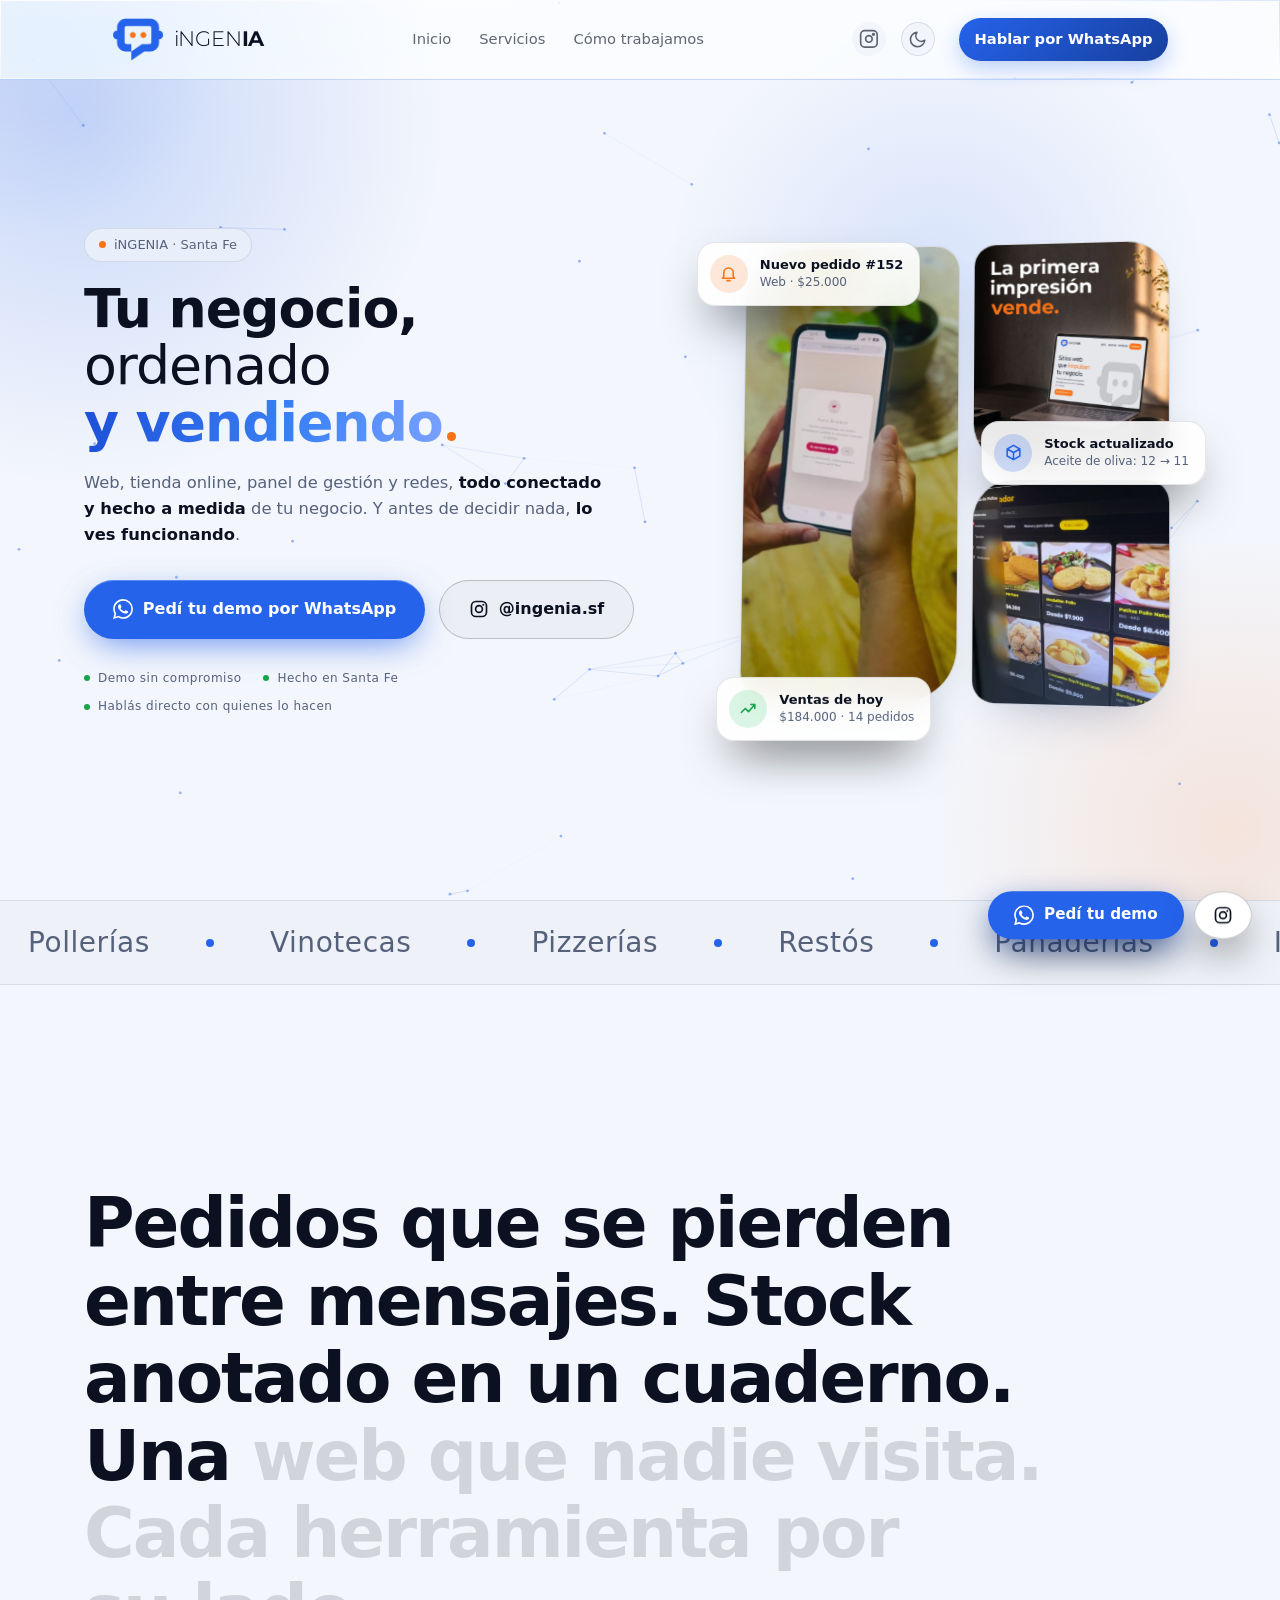
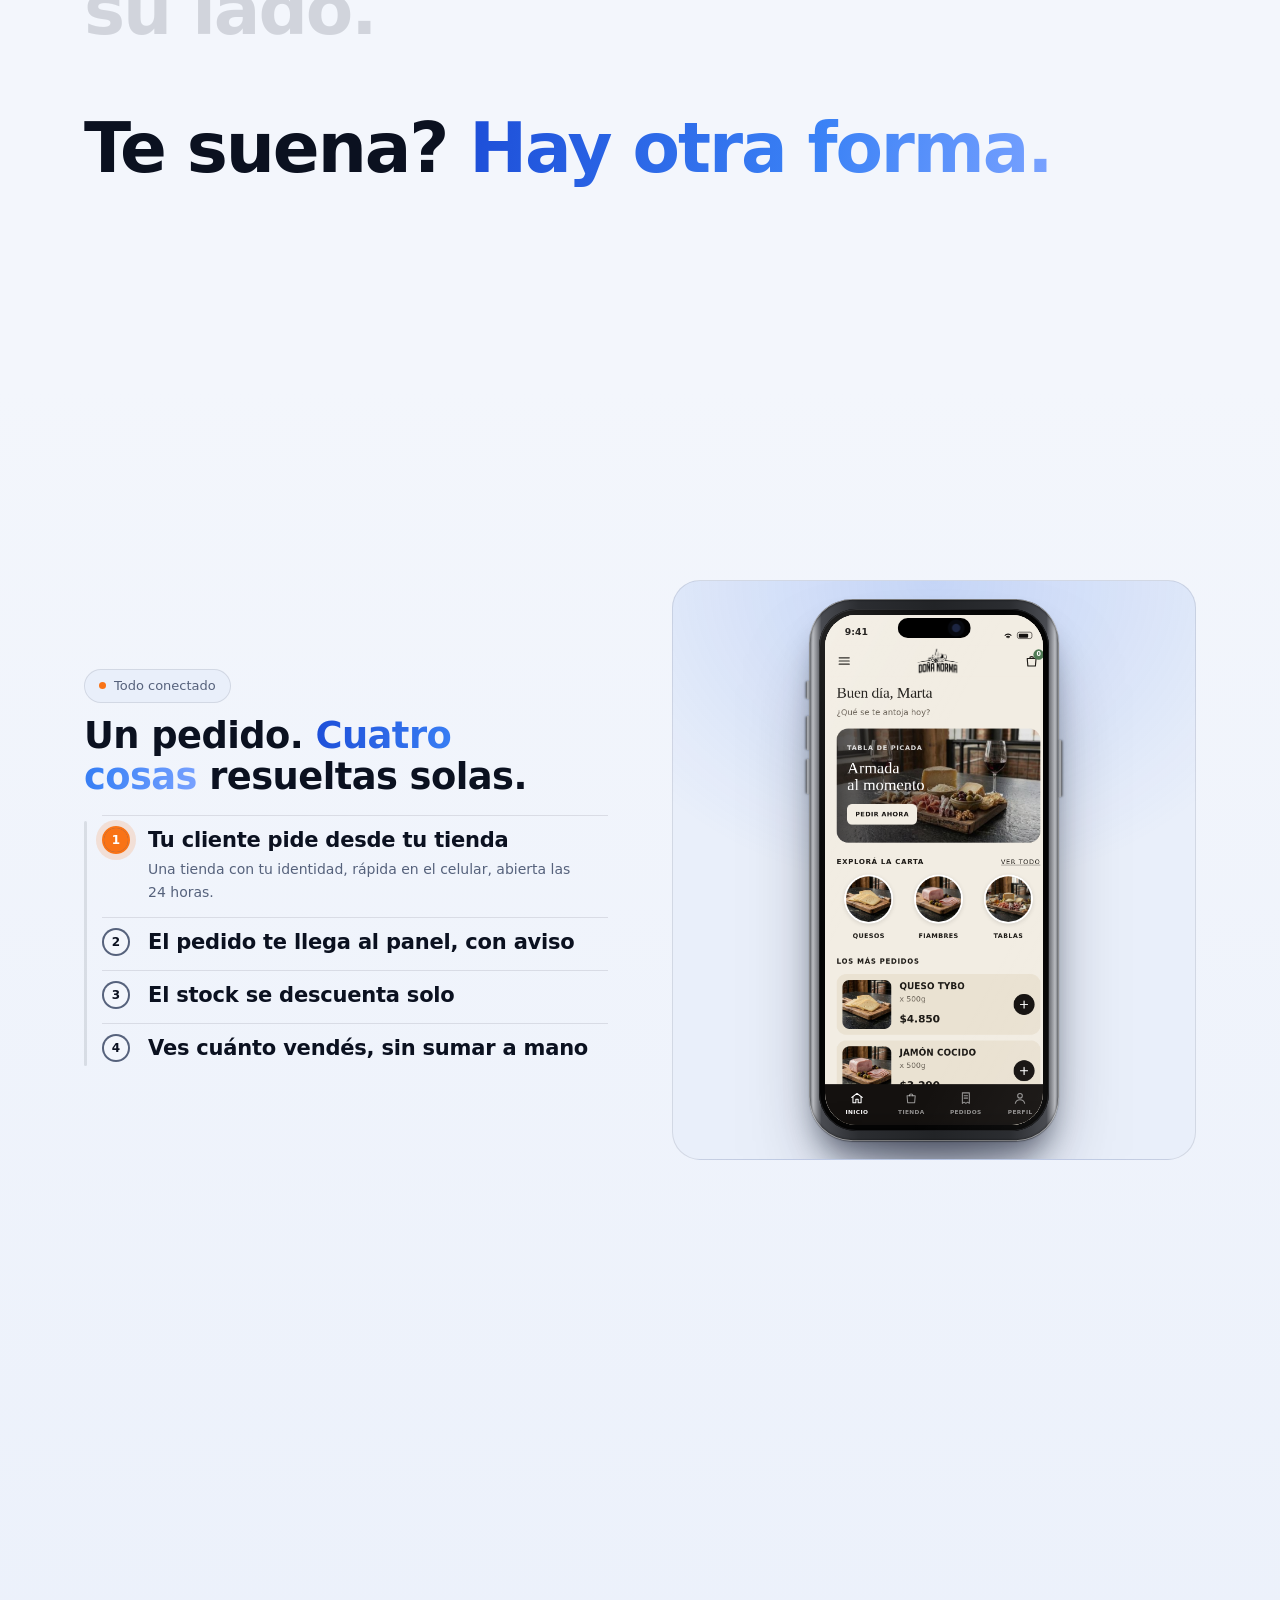
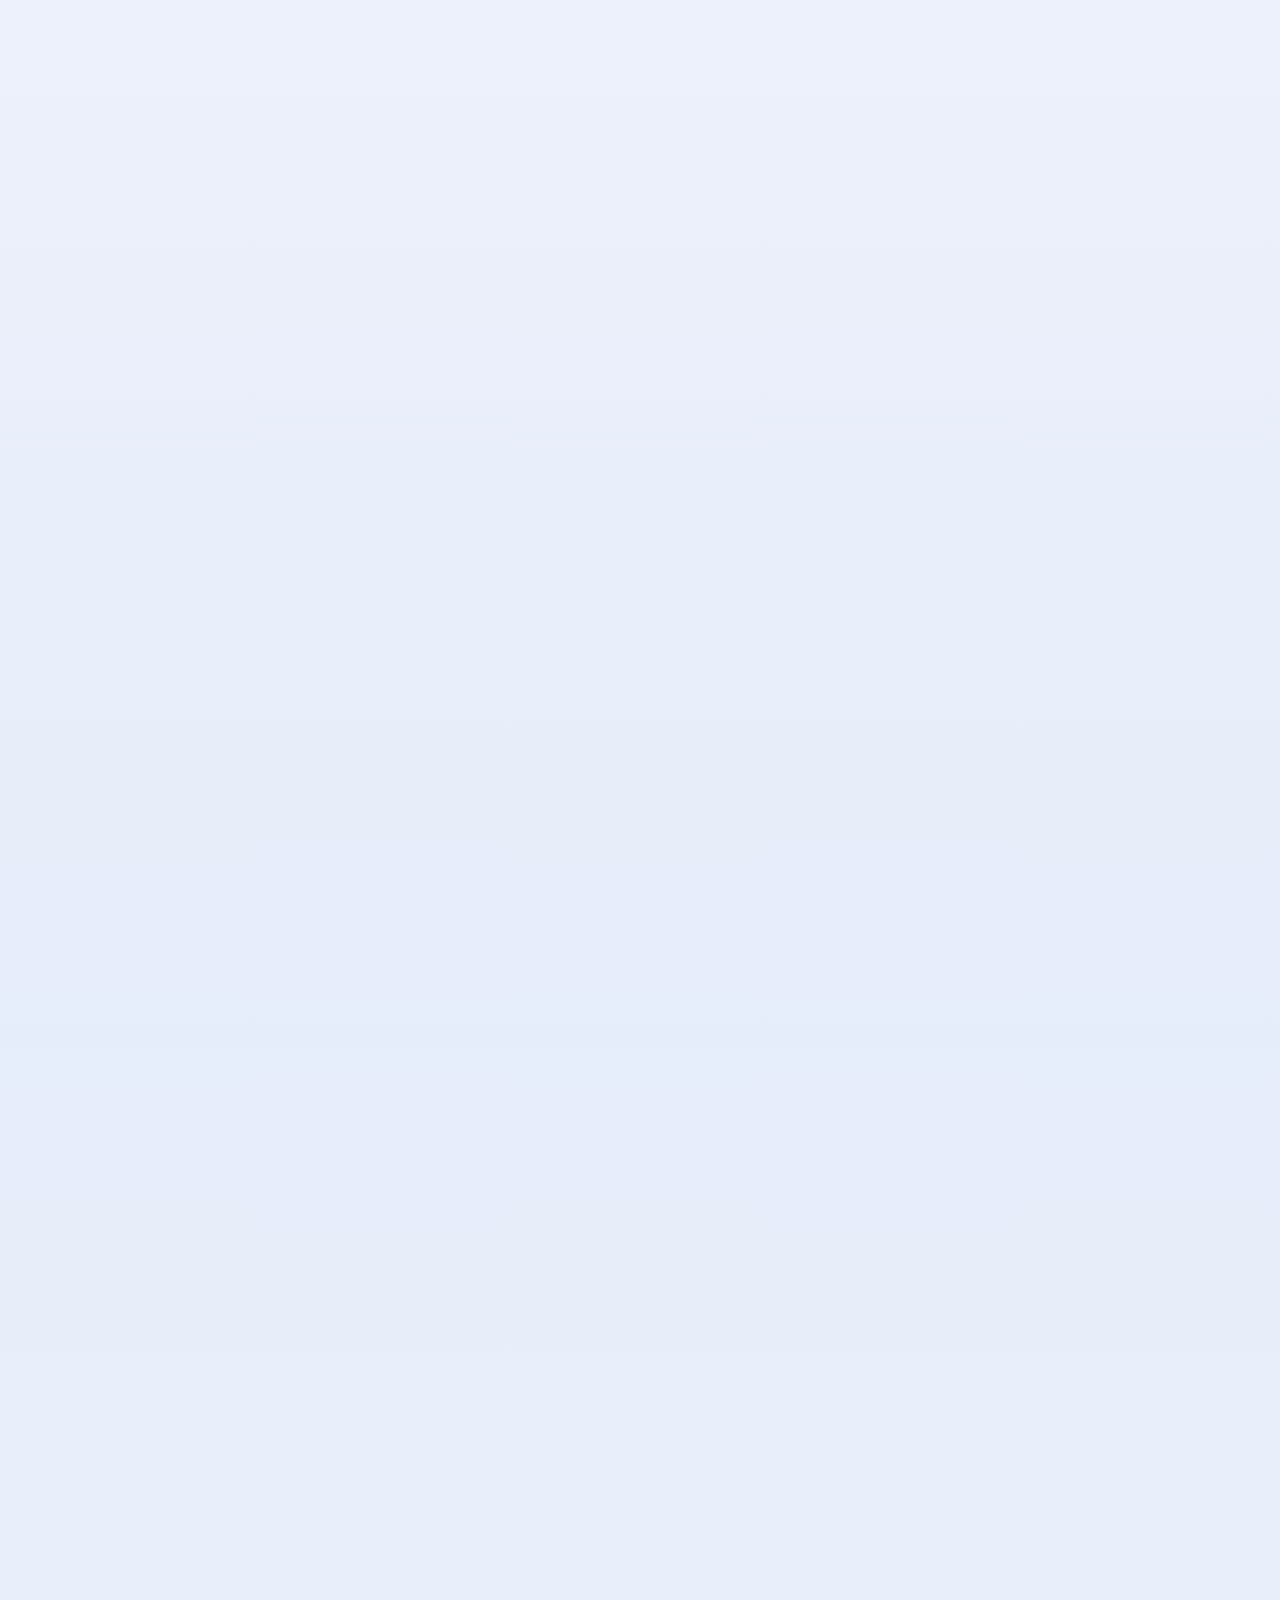
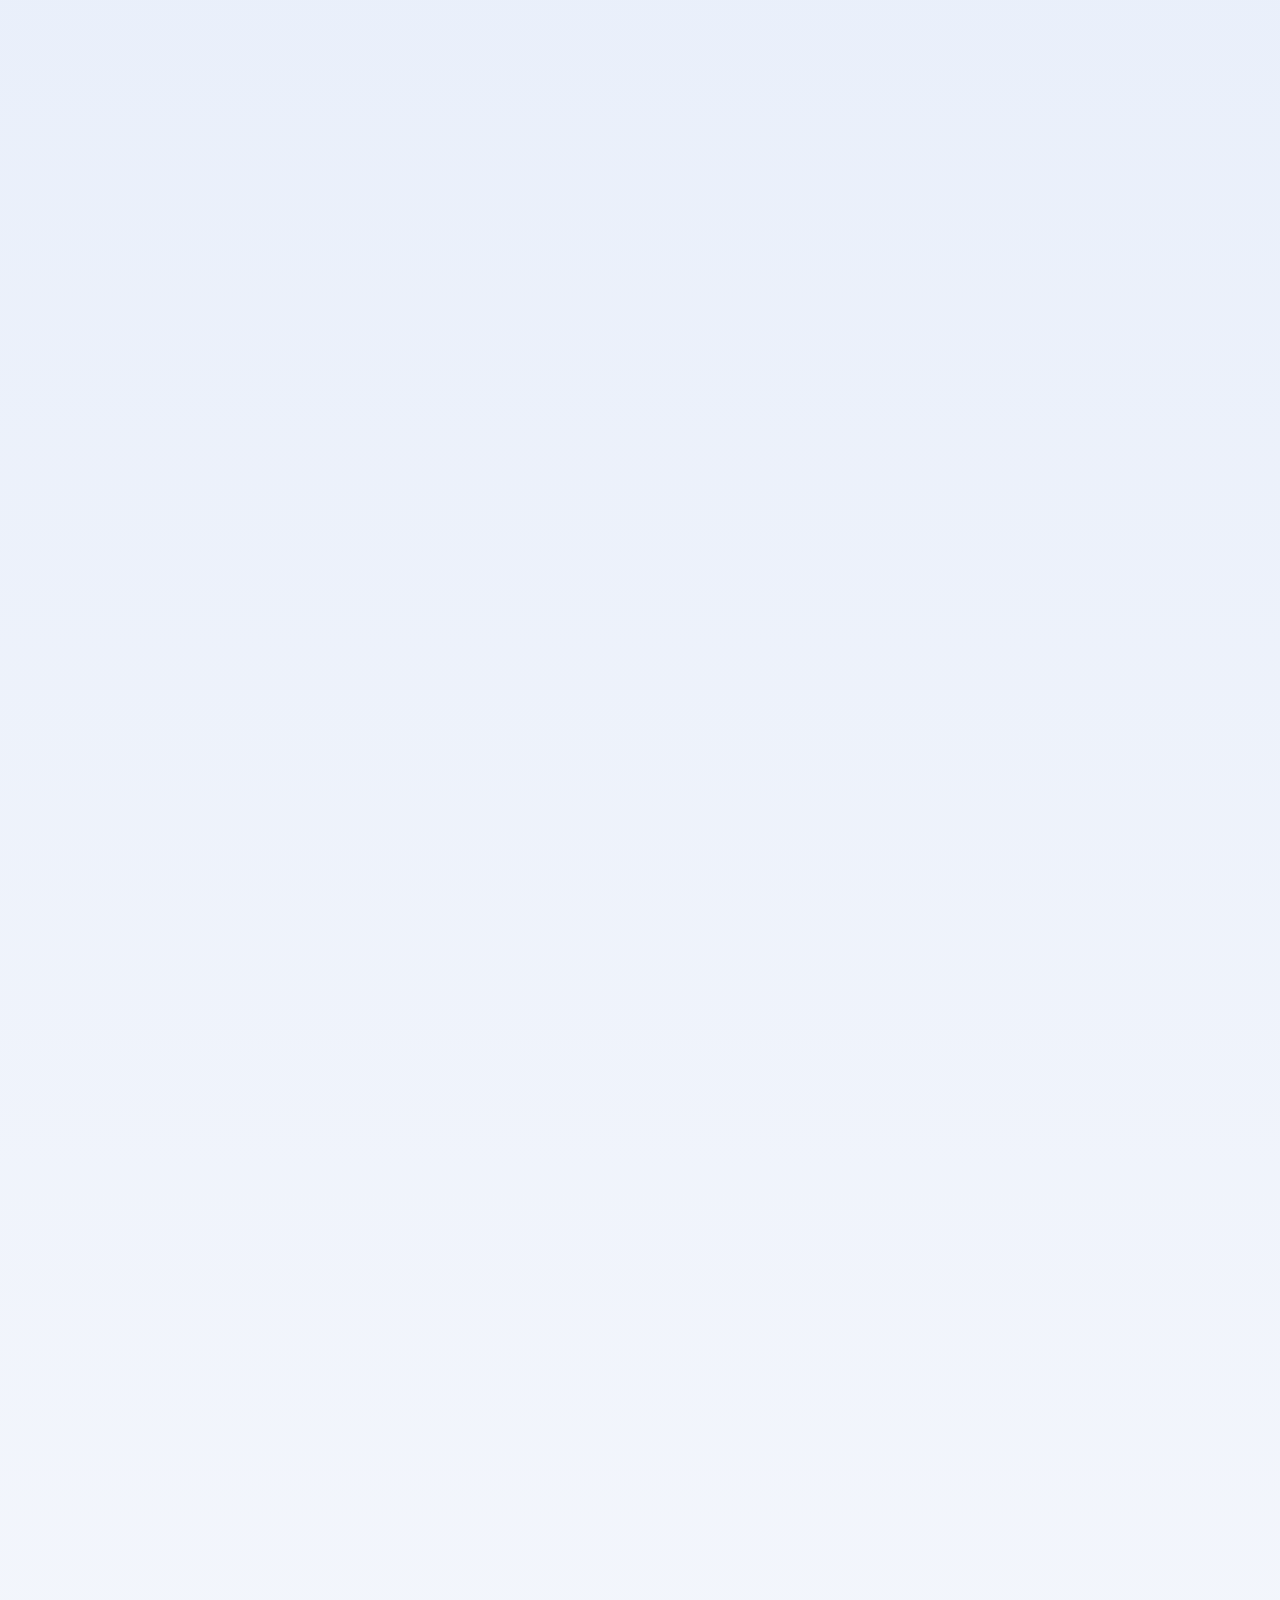
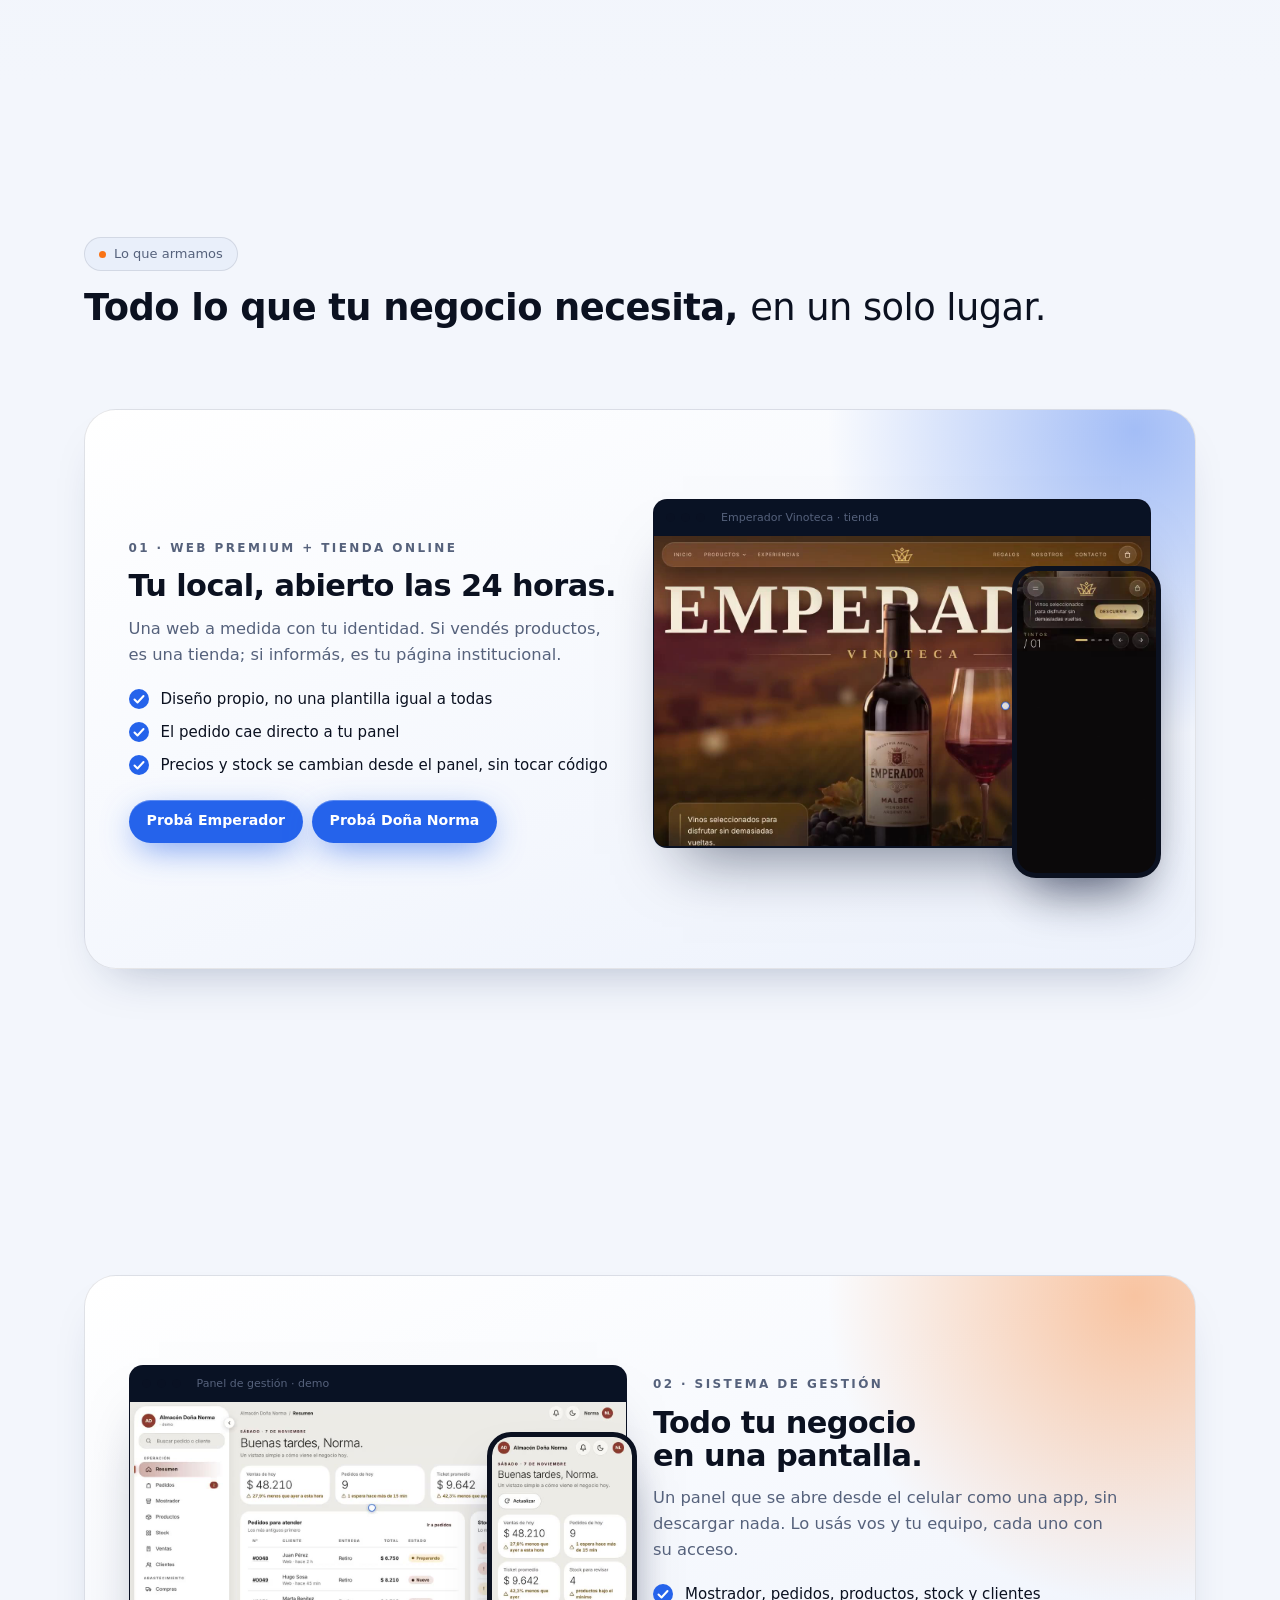
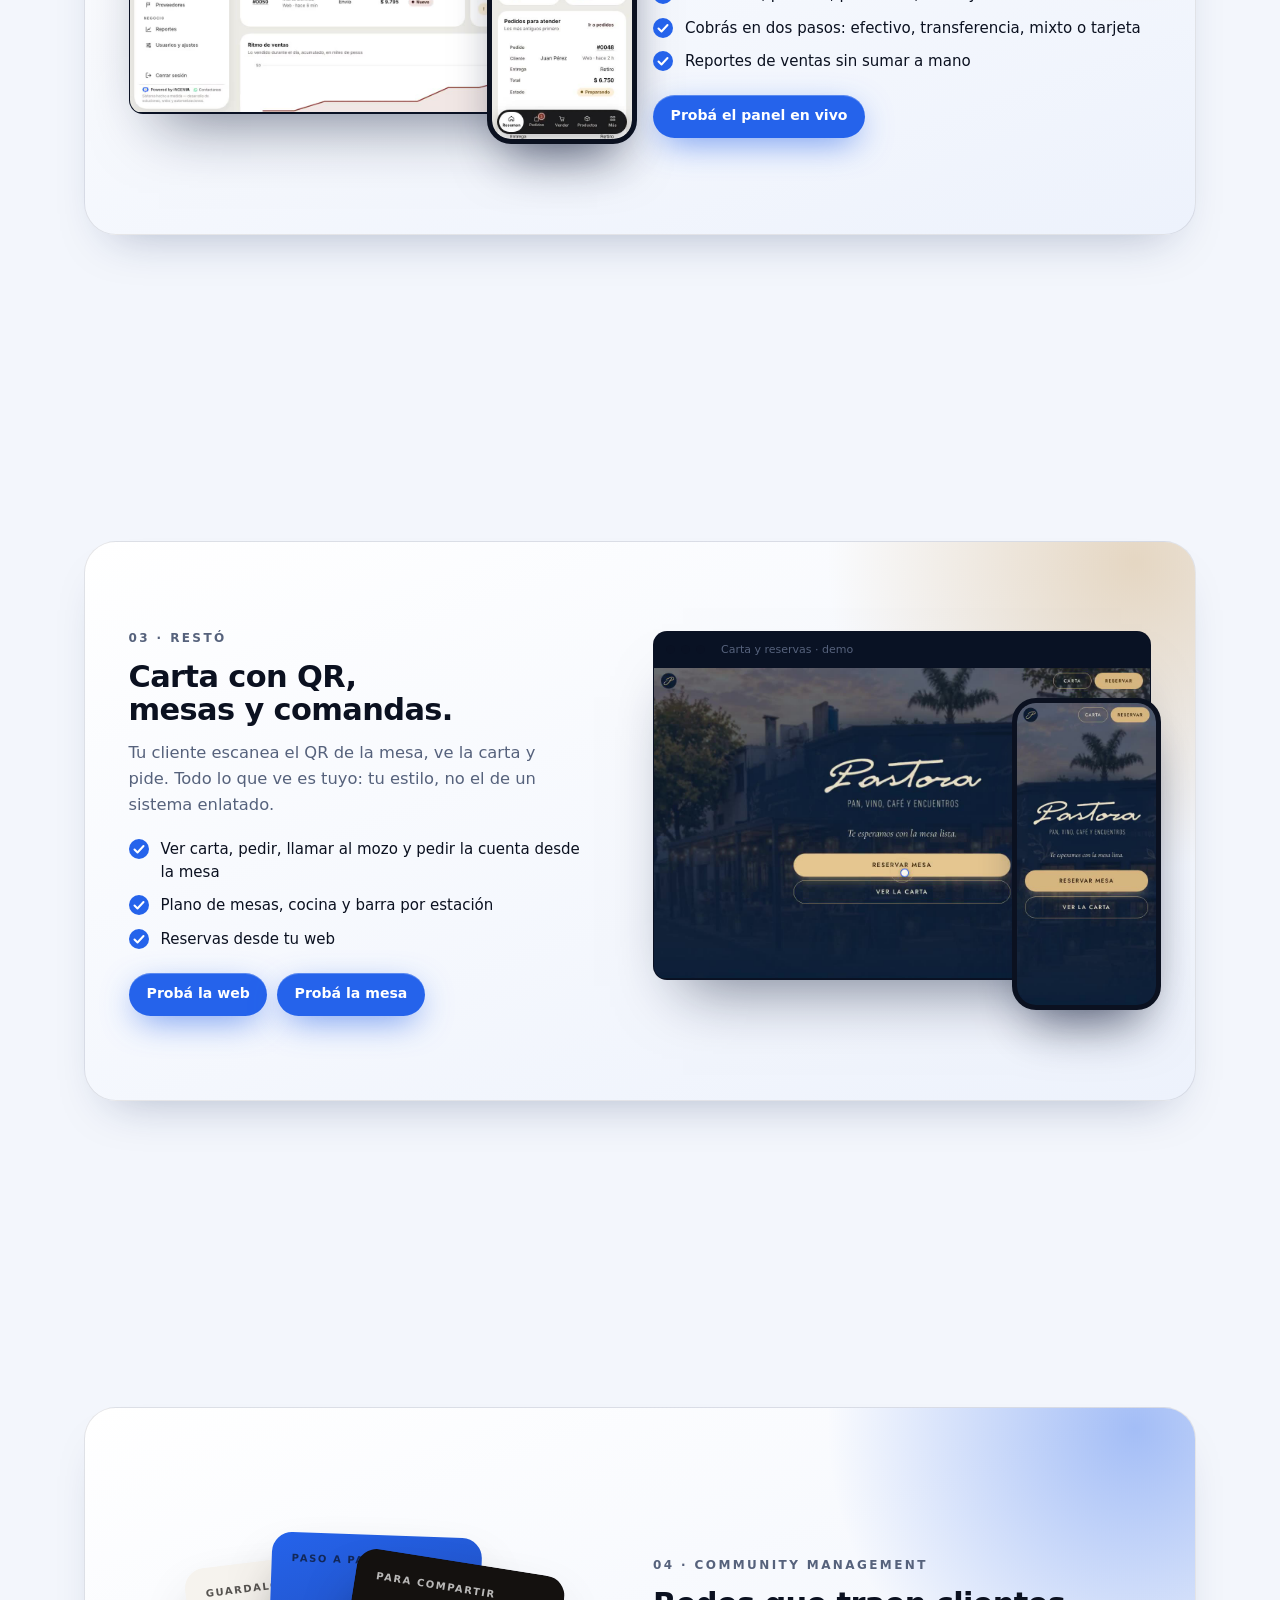
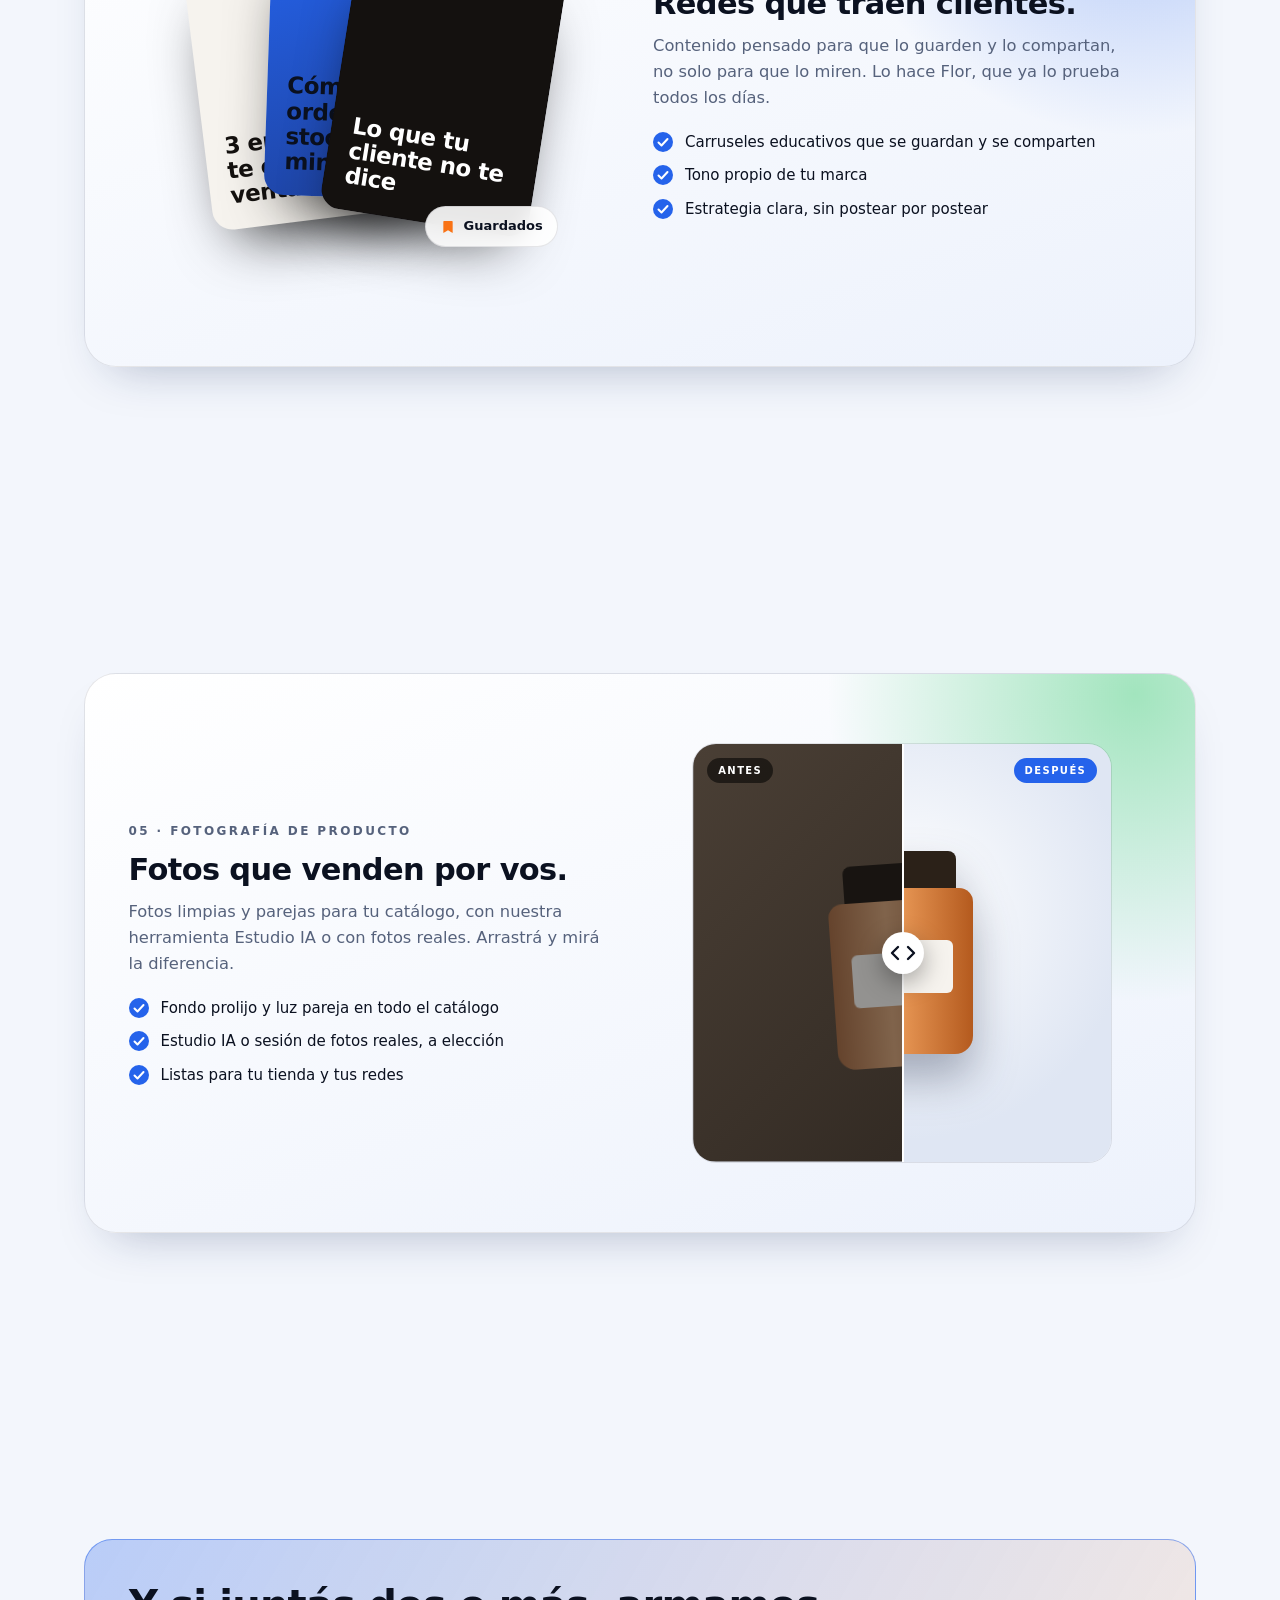
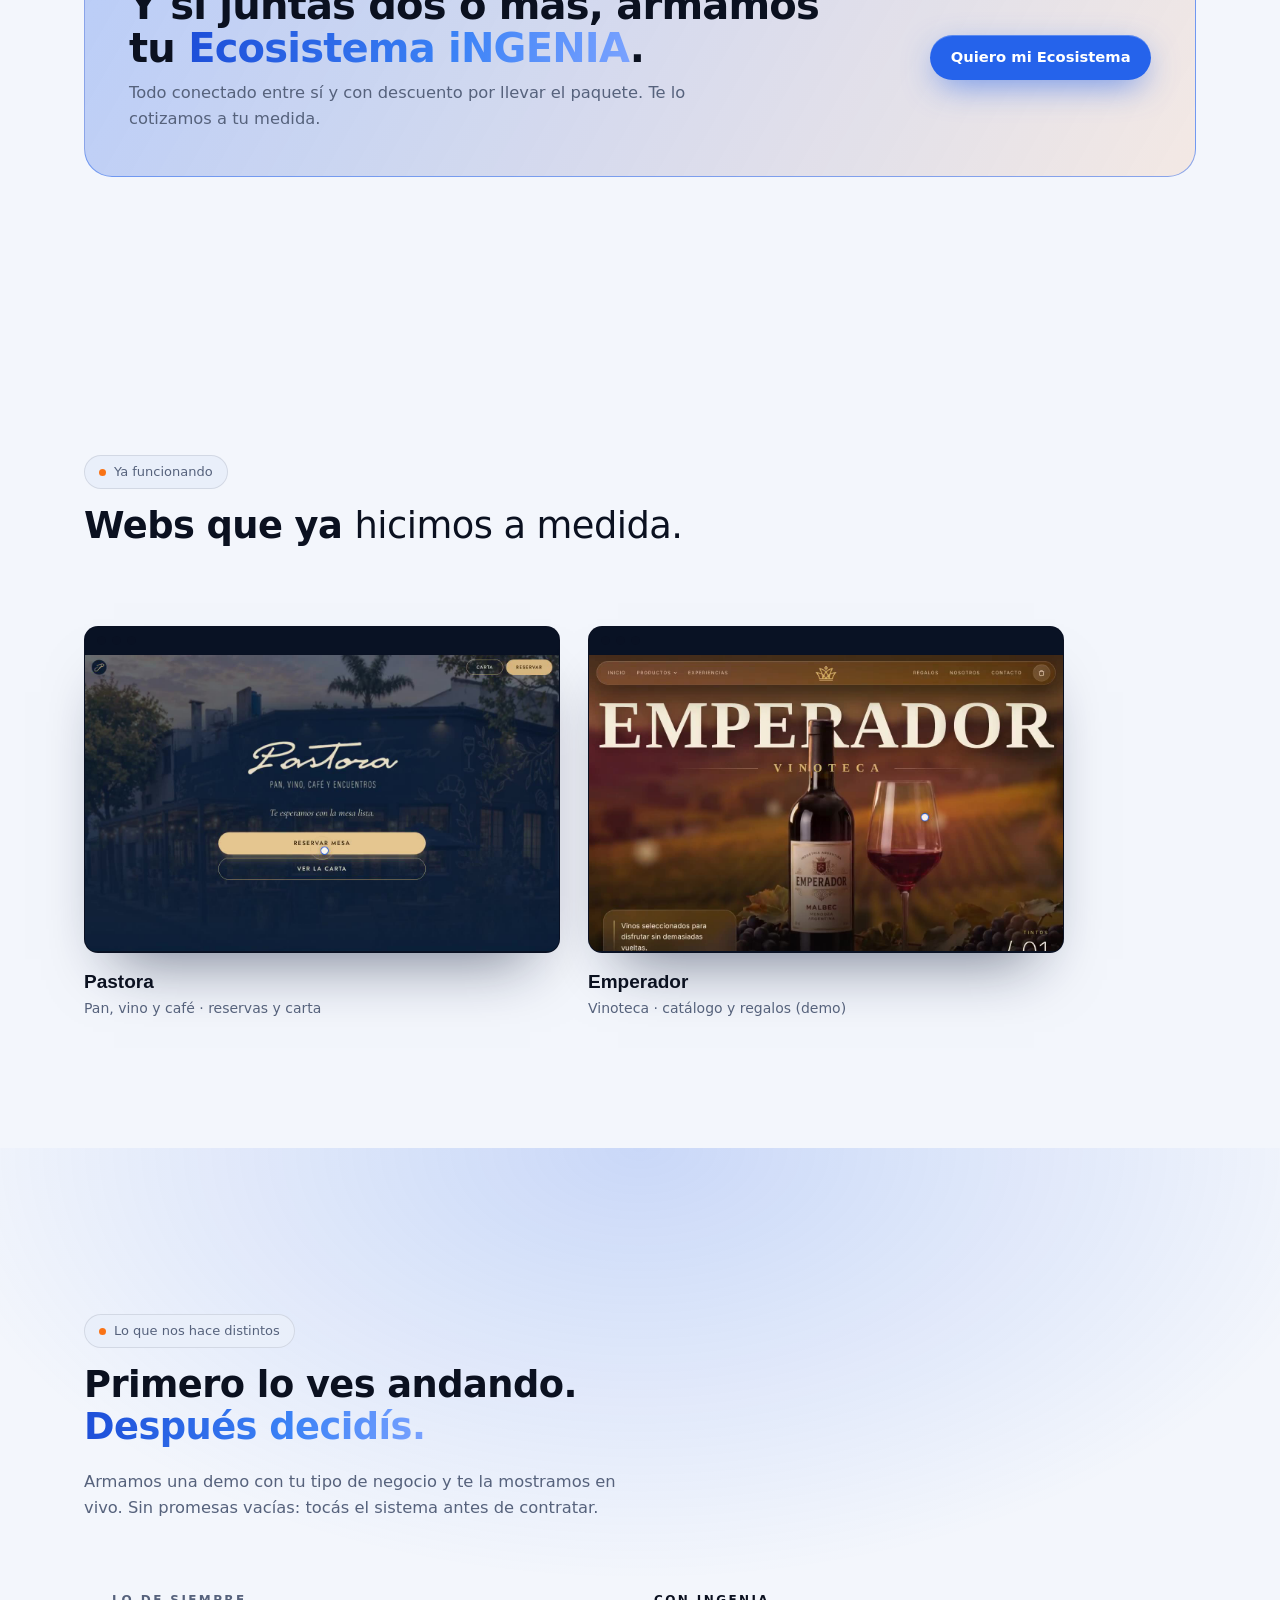
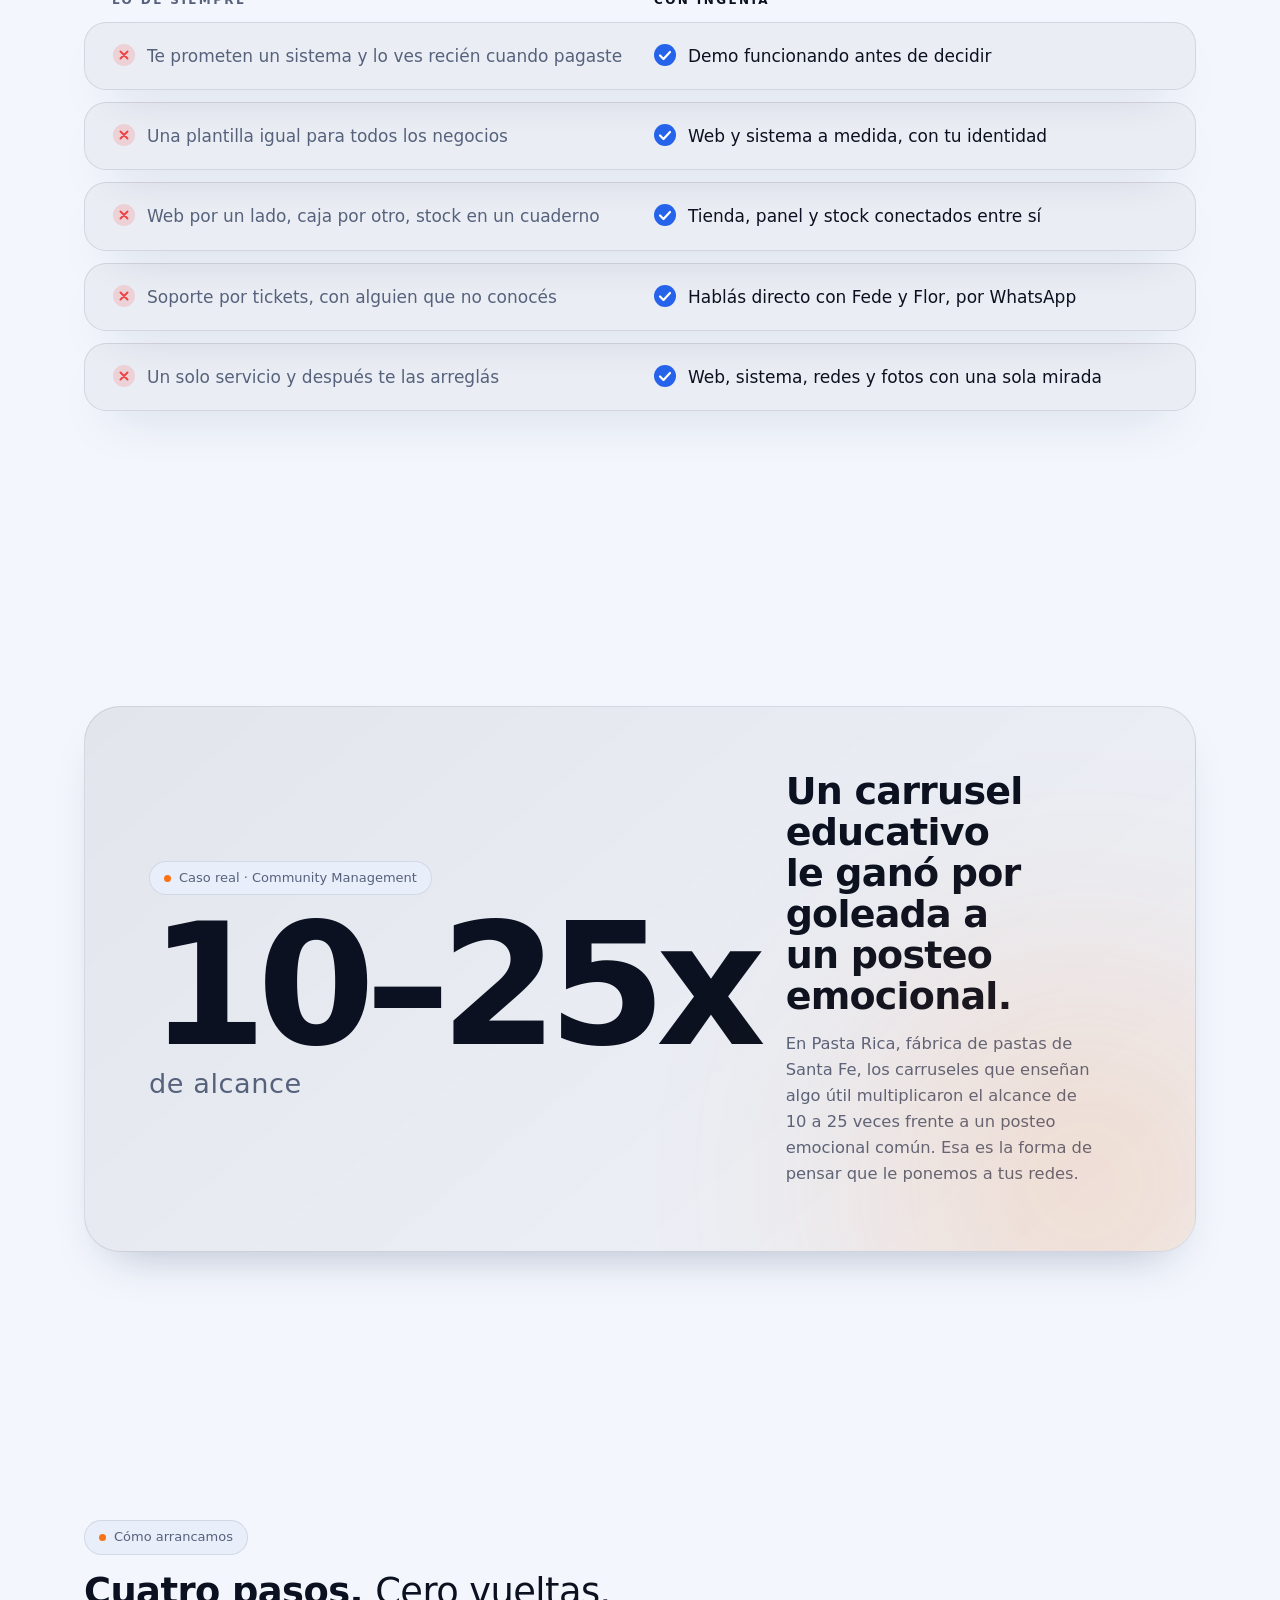
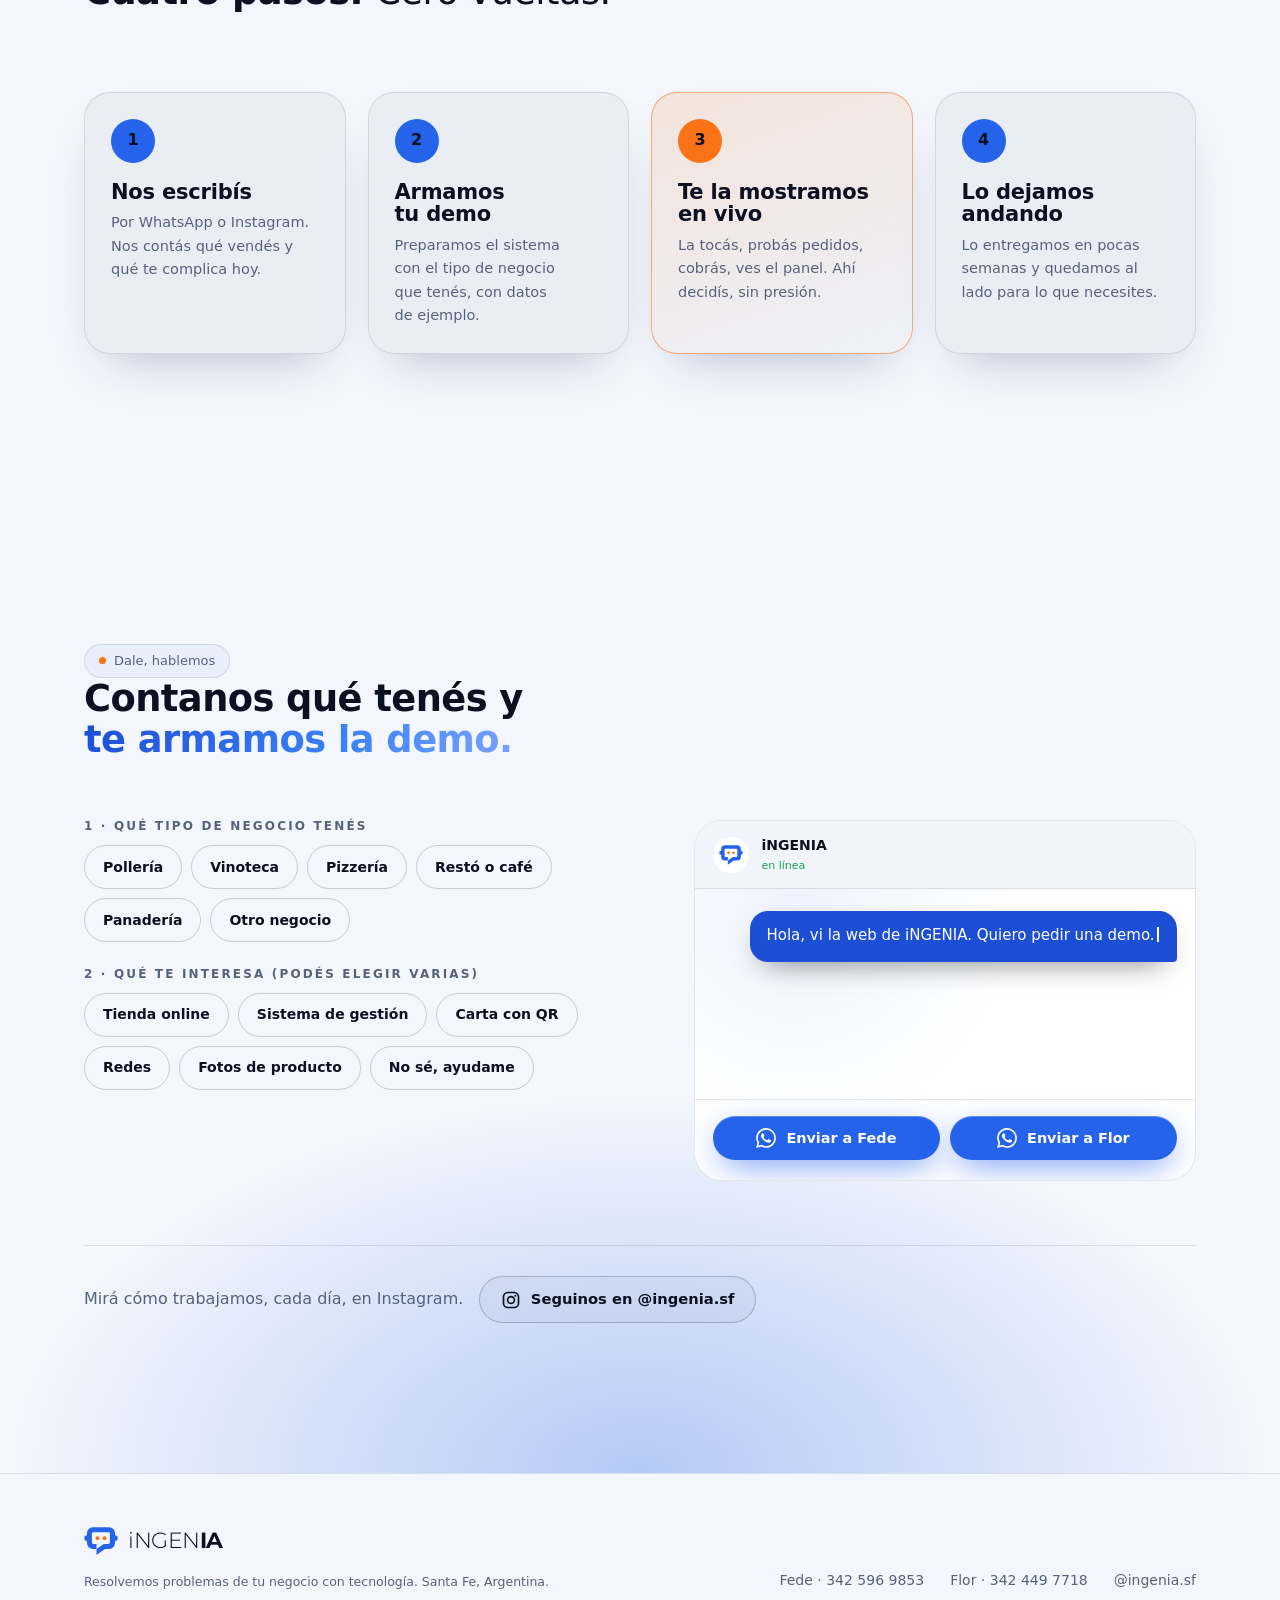
==== commit 02135642: "Celular #como: marco de titanio realista, bisel fino, isla con lente, botones laterales; mas grande " ====
--- a/index.html
+++ b/index.html
@@ -13,7 +13,7 @@
 <link rel="icon" href="img/favicon.svg" type="image/svg+xml">
 <link rel="preconnect" href="https://api.fontshare.com" crossorigin>
 <link href="https://api.fontshare.com/v2/css?f[]=general-sans@500,600,700&display=swap" rel="stylesheet">
-<link rel="stylesheet" href="css/site.css?v=1794226093">
+<link rel="stylesheet" href="css/site.css?v=1794226536">
 <script>document.documentElement.classList.add('js');try{var _t=localStorage.getItem('ingenia_theme');document.documentElement.setAttribute('data-theme',_t==='dark'?'dark':'light')}catch(e){document.documentElement.setAttribute('data-theme','light')}if('scrollRestoration' in history)history.scrollRestoration='manual';</script>
 </head>
 <body>
@@ -128,7 +128,7 @@
         </ol>
       </div>
       <div class="stage" id="stage">
-        <div class="layer l1"><div class="phone" id="normaPhone"><i class="pb b1"></i><i class="pb b2"></i><i class="pb b3"></i><i class="pb b4"></i><div class="ns"><div class="nin" id="nin">
+        <div class="layer l1"><div class="phone" id="normaPhone"><i class="pb b1"></i><i class="pb b2"></i><i class="pb b3"></i><i class="pb b4"></i><div class="nbz"><div class="ns"><div class="nin" id="nin">
             <div class="nstat"><span>9:41</span><span class="n-sg"><i></i><i></i><i></i><i></i><svg viewBox="0 0 24 16"><path d="M12 14l2.2-2.4a3.2 3.2 0 0 0-4.4 0zM4 7a11 11 0 0 1 16 0l-1.6 1.8a8.6 8.6 0 0 0-12.8 0zM7.4 10.6a6 6 0 0 1 9.2 0L15 12.4a3.6 3.6 0 0 0-6 0z" fill="currentColor"/></svg><b class="n-bat"><u></u></b></span></div>
             <div class="nhead"><svg class="n-mn" viewBox="0 0 24 24" fill="none" stroke="currentColor" stroke-width="1.8" stroke-linecap="round"><path d="M4 7h16M4 12h16M4 17h16"/></svg><img src="demo/norma/assets/logo-negro.png" alt="Doña Norma"><div class="ncart"><svg viewBox="0 0 24 24" fill="none" stroke="currentColor" stroke-width="1.8" stroke-linecap="round" stroke-linejoin="round"><path d="M5 8h14l-1 12H6L5 8z"/><path d="M9 8a3 3 0 0 1 6 0"/></svg><span id="ncount">0</span></div></div>
             <div class="nlist" id="nlist">
@@ -154,7 +154,7 @@
               <div class="n-sok"><div class="n-ck2"><svg viewBox="0 0 24 24" fill="none" stroke="currentColor" stroke-width="3" stroke-linecap="round" stroke-linejoin="round"><path d="M5 12.5l4.5 4.5L19 7.5"/></svg></div><b>Pedido enviado</b><span>Te avisamos por WhatsApp</span></div>
             </div>
             <div class="nhome"></div>
-          </div></div></div></div>
+          </div></div></div></div></div>
         <div class="layer l2"><div class="ocard" id="ocard">
           <div class="hd"><span class="bell"><svg><use href="#i-bell"/></svg></span>Nuevo pedido #152<span class="badge new" style="margin-left:auto">NUEVO</span></div>
           <div class="it"><b>Queso Tybo x 500g</b><span>x1</span></div>
@@ -369,7 +369,7 @@
 <script src="js/vendor/ScrollTrigger.min.js"></script>
 <script src="js/vendor/lenis.min.js"></script>
 <script src="js/vid.js?v=202611071413" defer></script>
-<script src="js/main.js?v=1794226093"></script>
+<script src="js/main.js?v=1794226536"></script>
 <script src="js/live.js?v=202611071433" defer></script>
 </body>
 </html>
--- a/css/site.css
+++ b/css/site.css
@@ -603,12 +603,19 @@
 @keyframes fh{0%,100%{transform:translateY(-2px)}50%{transform:translateY(3px)}}
 
 /* celular con la app de Doña Norma (sección #como) */
-#normaPhone{background:#050506;overflow:visible;border:clamp(4px,1.6%,7px) solid #050506;border-radius:15.5%/7.2%;aspect-ratio:9/19.3;box-shadow:0 0 0 2px #8e9196,0 0 0 4px #2a2c30,0 0 0 5px #6f7378,0 40px 70px -24px rgba(8,16,40,.55)}
-#normaPhone::before{top:1.6%;width:31%;height:3.3%;border-radius:99px;background:#000;z-index:9}
-#normaPhone::after{content:"";position:absolute;inset:0;border-radius:14%/6.5%;background:linear-gradient(125deg,rgba(255,255,255,.14),rgba(255,255,255,0) 32%);pointer-events:none;z-index:10}
-.pb{position:absolute;width:3px;background:linear-gradient(90deg,#4a4d52,#9a9da2);border-radius:2px}
-.pb.b1{left:-9px;top:17%;height:5%}.pb.b2{left:-9px;top:25%;height:9%}.pb.b3{left:-9px;top:36%;height:9%}.pb.b4{right:-9px;top:29%;height:14%;background:linear-gradient(270deg,#4a4d52,#9a9da2)}
-.ns{position:absolute;inset:0;overflow:hidden;border-radius:14%/6.5%;background:#F2EDE3}
+#normaPhone{aspect-ratio:9/19.5;border:0;overflow:visible;padding:2.1%;border-radius:17.5%/8.1%;
+  background:linear-gradient(90deg,#6a6d73 0,#b9bbc0 1.6%,#4a4c52 5%,#2b2d31 20%,#222427 50%,#2b2d31 80%,#4a4c52 95%,#b9bbc0 98.4%,#6a6d73 100%),linear-gradient(180deg,rgba(255,255,255,.18),transparent 20%,transparent 80%,rgba(255,255,255,.12));
+  box-shadow:inset 0 0 0 .7px rgba(255,255,255,.55),inset 0 0 2px 1px rgba(0,0,0,.55),0 1px 1px rgba(0,0,0,.35),0 22px 30px -10px rgba(6,12,32,.5),0 50px 90px -34px rgba(6,12,32,.6)}
+#normaPhone::before{content:"";position:absolute;z-index:12;left:50%;top:3.5%;width:29%;height:3.7%;transform:translateX(-50%);border-radius:99px;
+  background:radial-gradient(circle at 80% 50%,#1c2542 0 6%,#07090f 8% 13%,transparent 15%),#000}
+#normaPhone::after{display:none}
+.nbz{position:relative;width:100%;height:100%;background:#050505;border-radius:16.1%/7.4%;padding:2.6%;box-shadow:inset 0 0 0 1px #1b1c1f,inset 0 0 6px rgba(0,0,0,.9)}
+.nbz::after{content:"";position:absolute;inset:0;border-radius:inherit;pointer-events:none;z-index:11;background:linear-gradient(118deg,rgba(255,255,255,.13) 0,rgba(255,255,255,.03) 24%,transparent 38%,transparent 72%,rgba(255,255,255,.05))}
+.pb{position:absolute;width:1.5%;min-width:2px;border-radius:2px 0 0 2px;background:linear-gradient(90deg,#55585e,#b4b7bc 45%,#6f7278);box-shadow:-1px 0 2px rgba(0,0,0,.35)}
+.pb.b1{left:-1.1%;top:15%;height:3.4%}.pb.b2{left:-1.1%;top:21.5%;height:6.4%}.pb.b3{left:-1.1%;top:29.5%;height:6.4%}
+.pb.b4{right:-1.1%;top:26%;height:10.5%;border-radius:0 2px 2px 0;background:linear-gradient(270deg,#55585e,#b4b7bc 45%,#6f7278);box-shadow:1px 0 2px rgba(0,0,0,.35)}
+
+.ns{position:relative;width:100%;height:100%;overflow:hidden;border-radius:14.2%/6.3%;background:#F2EDE3}
 .nin{position:absolute;left:0;top:0;width:390px;transform-origin:0 0;font-family:'Geist','Inter',system-ui,sans-serif;color:#1d1a16;overflow:hidden;background:#F2EDE3}
 .nstat{position:absolute;z-index:4;left:0;right:0;top:0;height:52px;padding:18px 34px 0;display:flex;justify-content:space-between;font-size:16px;font-weight:600;color:#14110f;background:#F2EDE3}
 .nstat .n-sg{display:flex;gap:6px;align-items:center}
@@ -659,3 +666,9 @@
 .n-sok .n-ck2{width:84px;height:84px;border-radius:50%;background:#4f7a54;color:#fff;display:grid;place-items:center;margin-bottom:10px}.n-sok .n-ck2 svg{width:42px;height:42px}
 .n-sok b{font-size:24px;font-family:'General Sans',Georgia,serif;font-weight:500}.n-sok span{font-size:14px;color:#6b6358}
 .nhome{position:absolute;z-index:11;left:50%;bottom:8px;width:134px;height:5px;border-radius:5px;background:rgba(255,255,255,.85);transform:translateX(-50%)}
+
+@media(max-width:959px){
+  .stage{height:min(46svh,420px)}
+  .layer.l1{padding:0;align-items:start}
+  .layer.l1 .phone{height:114%;margin-top:12px}
+}
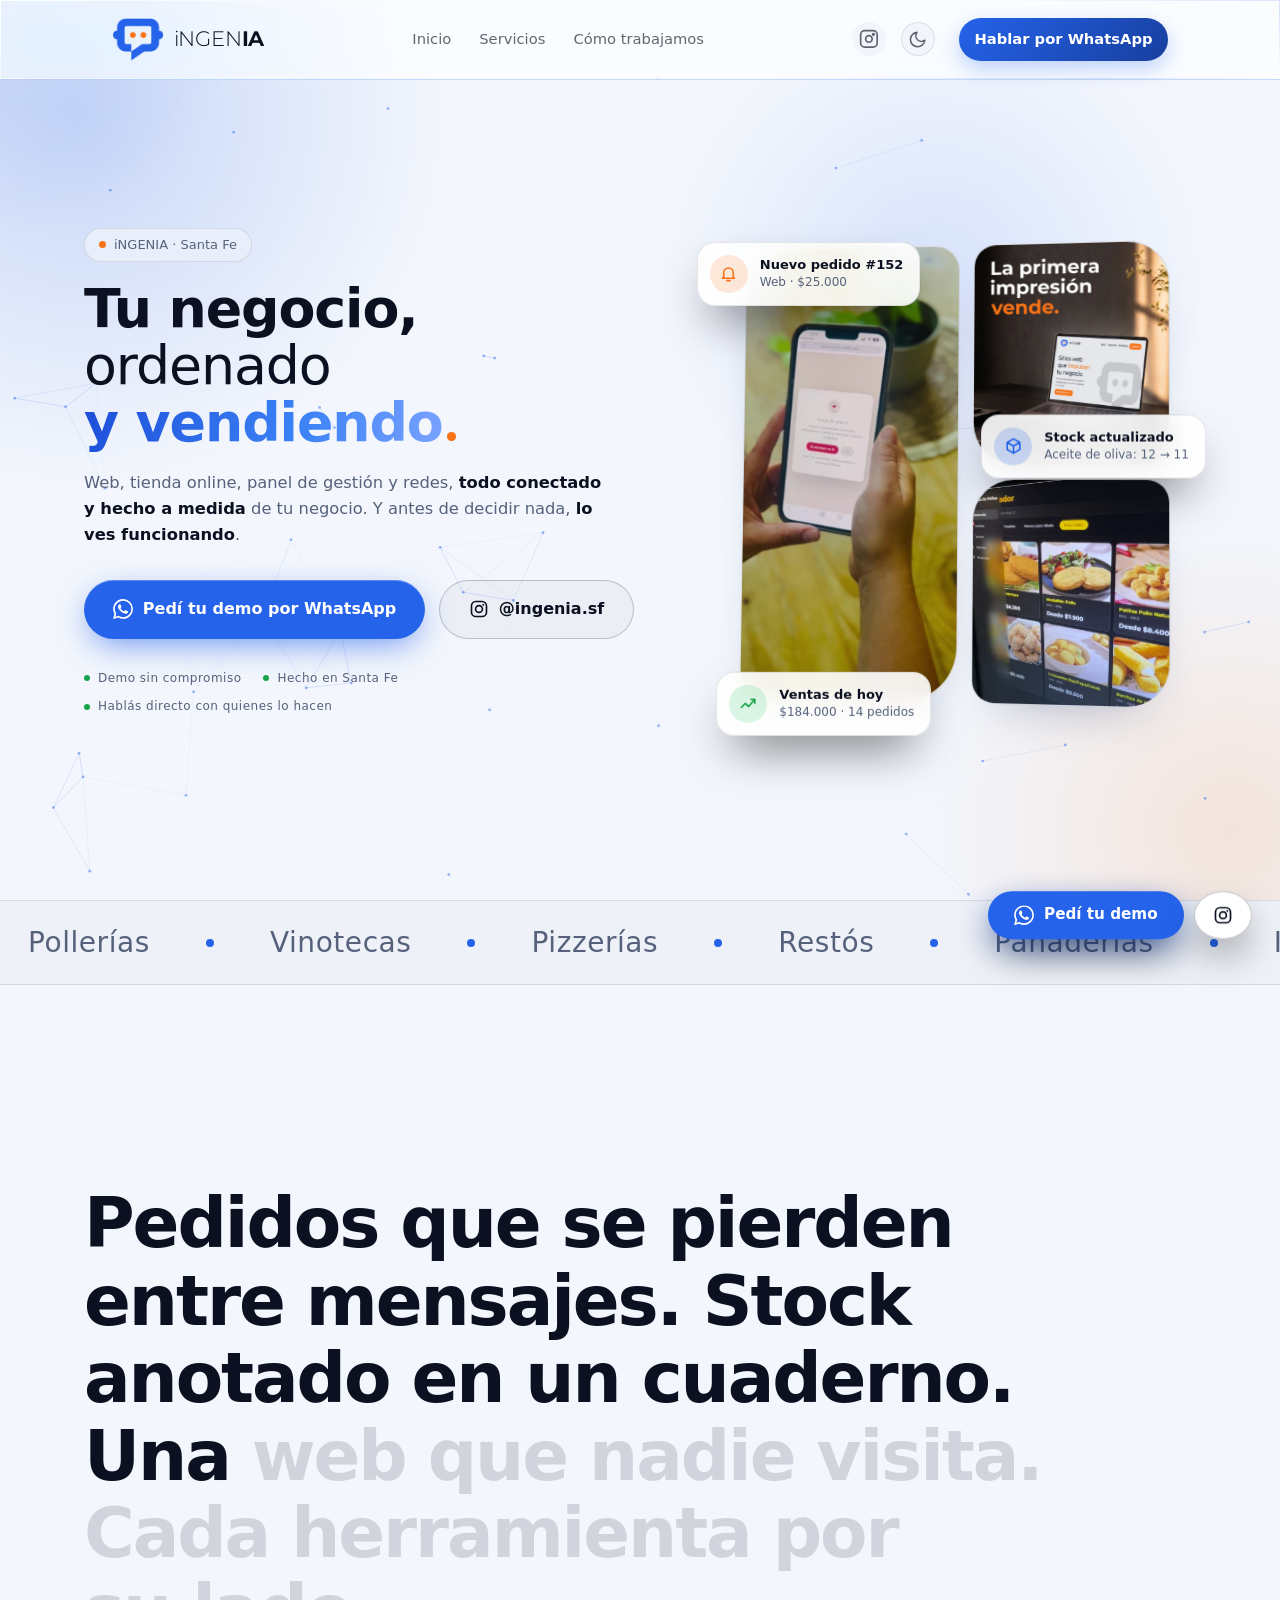
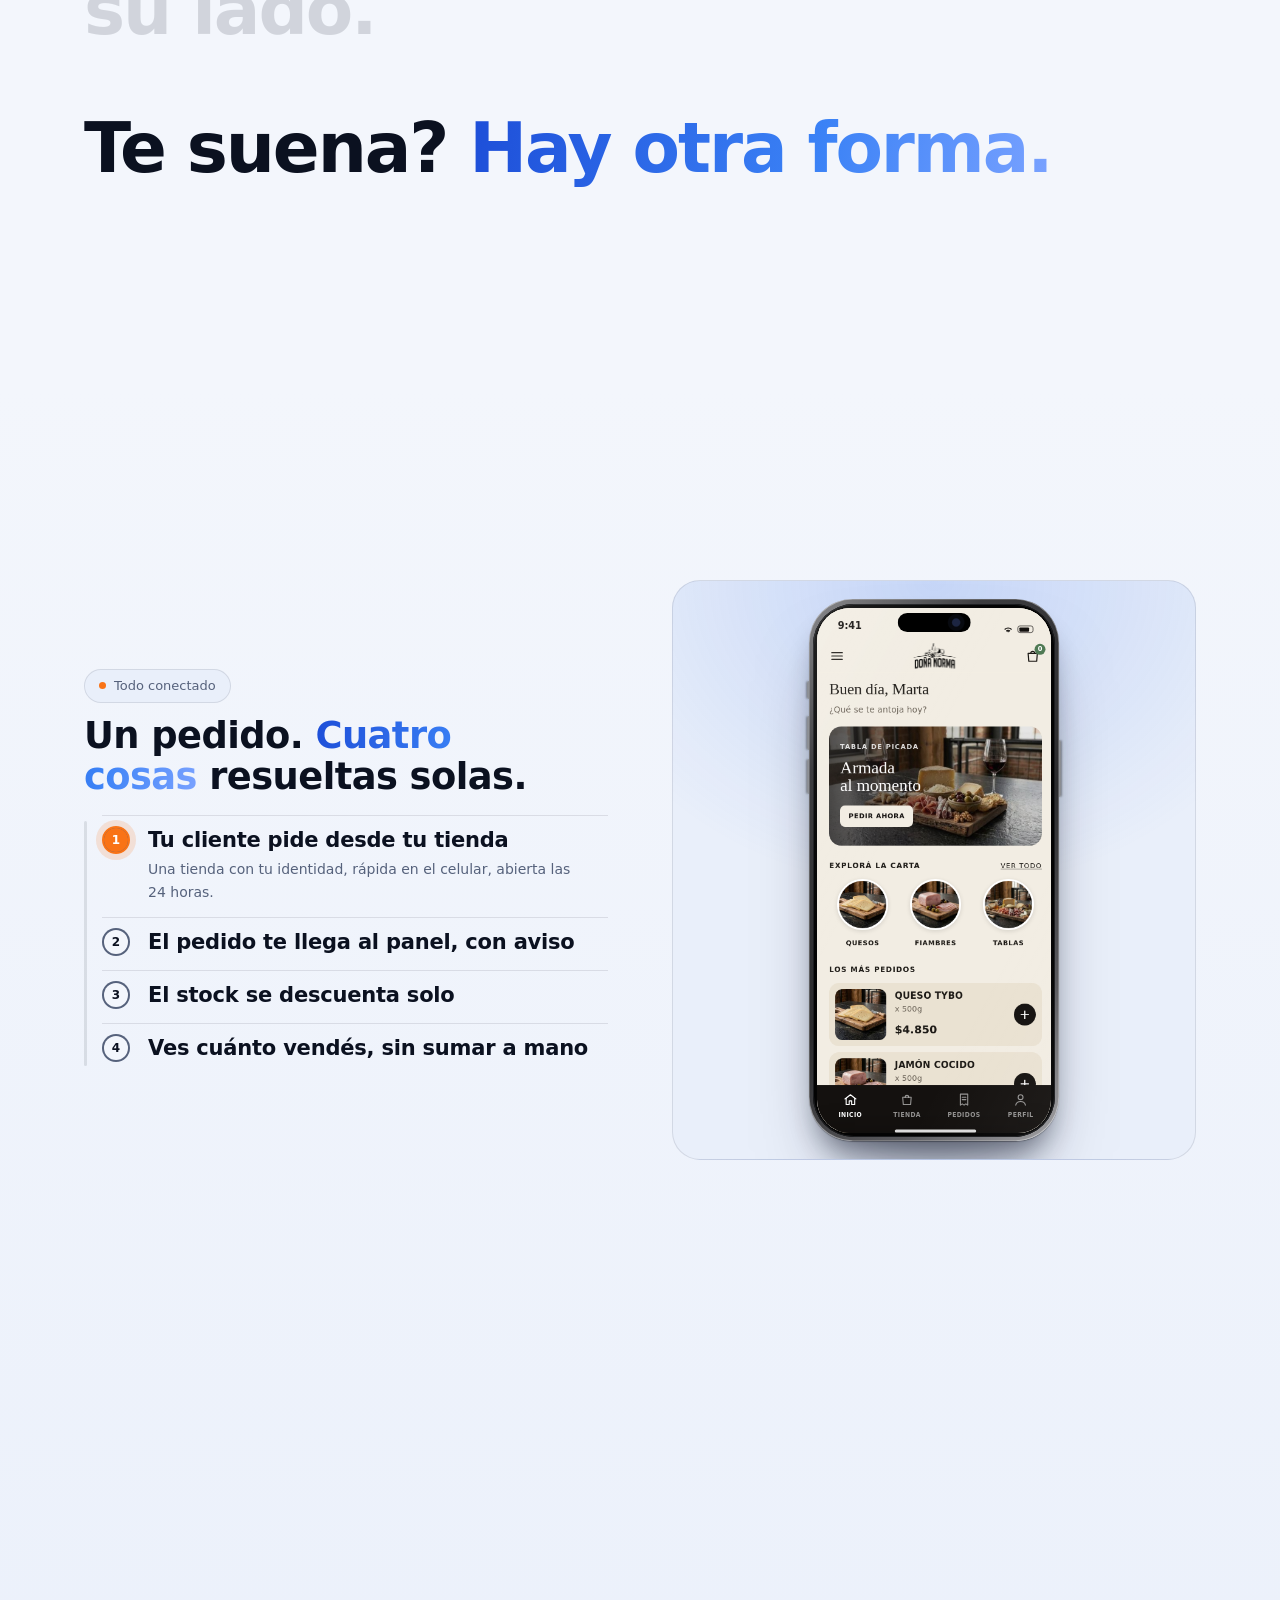
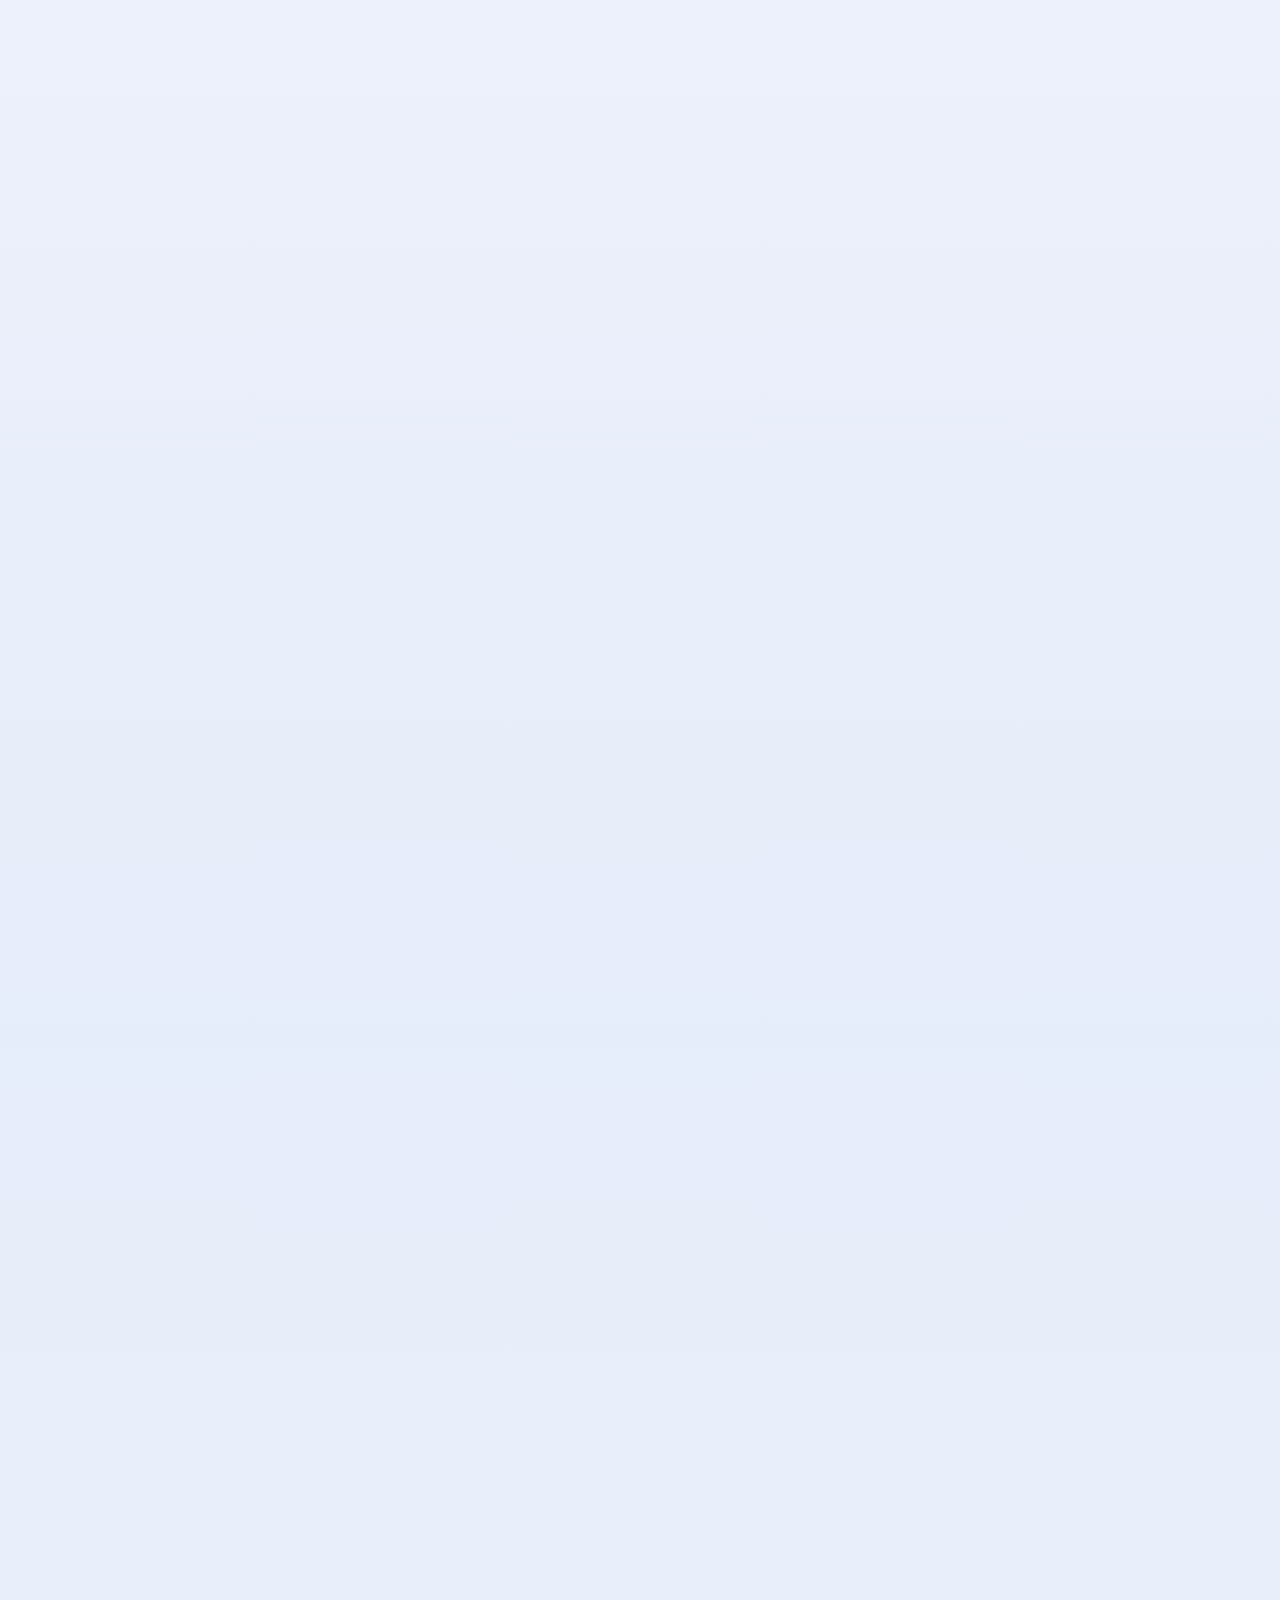
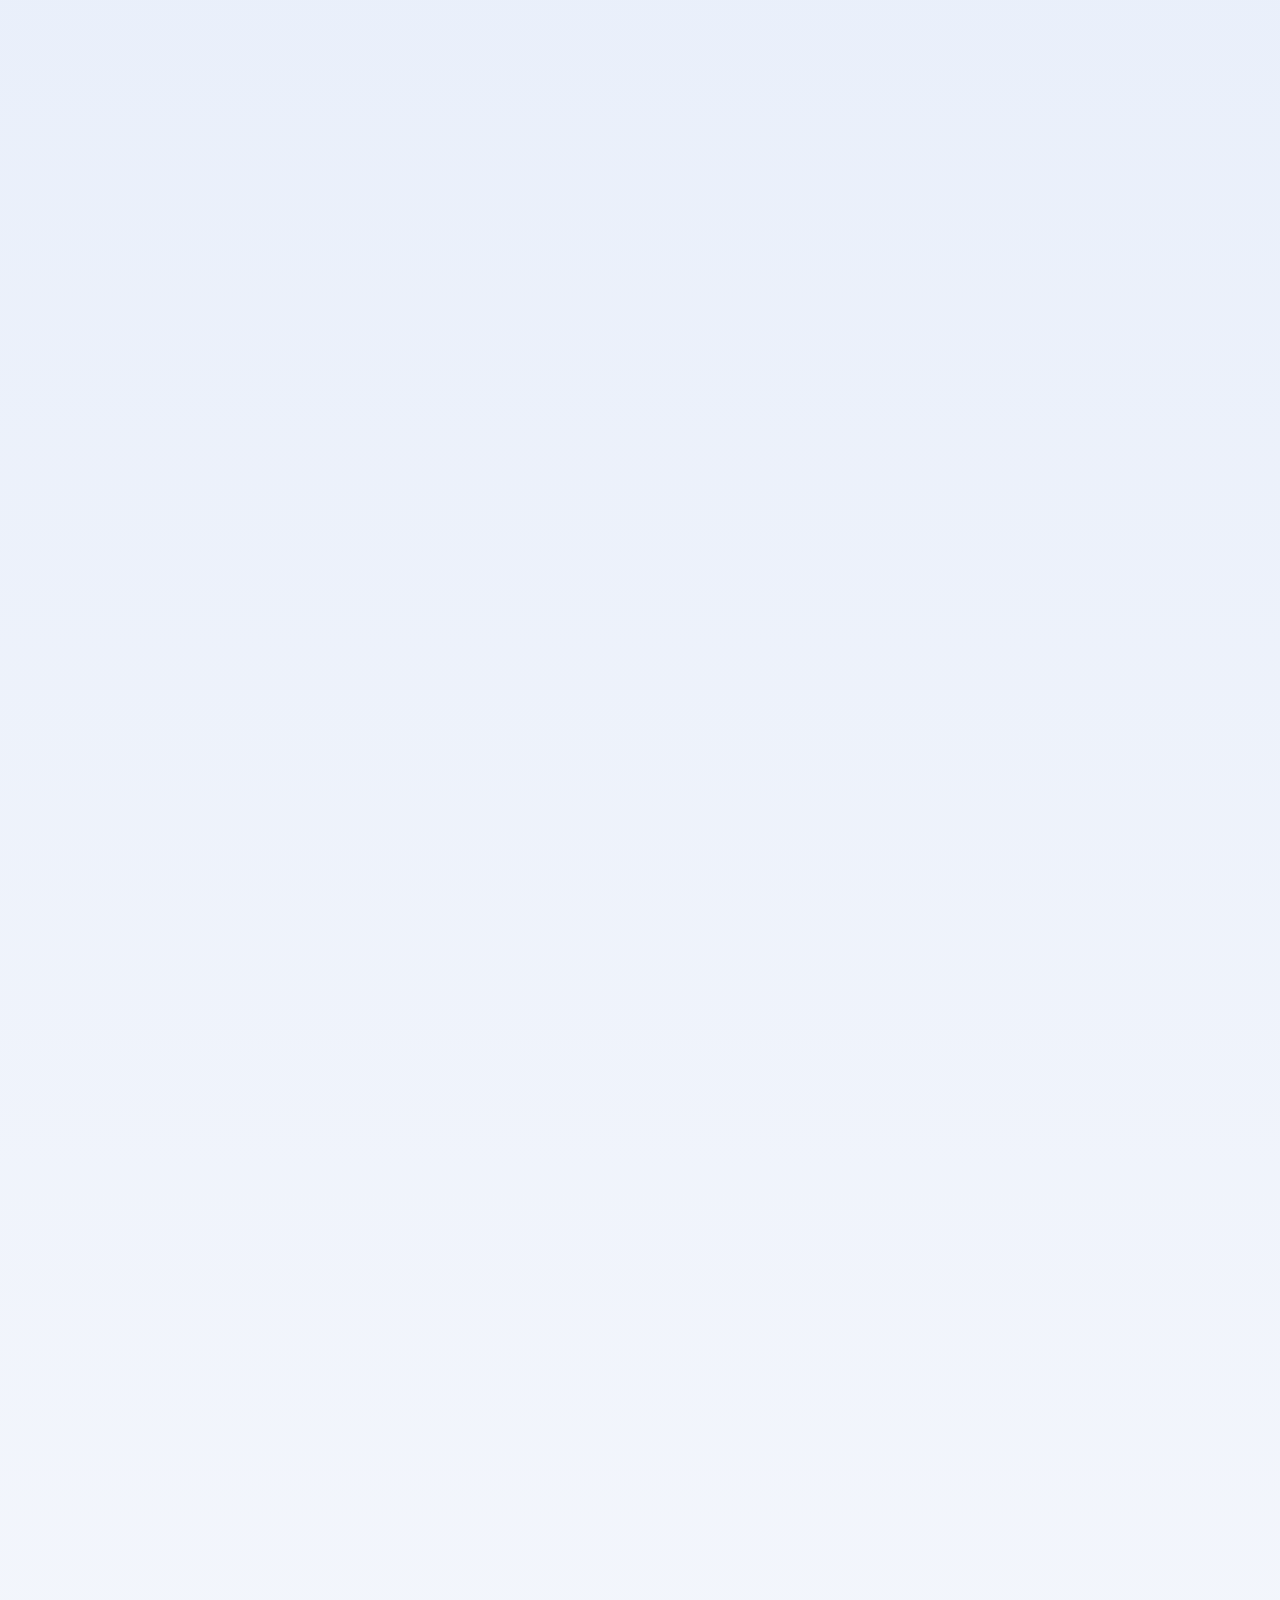
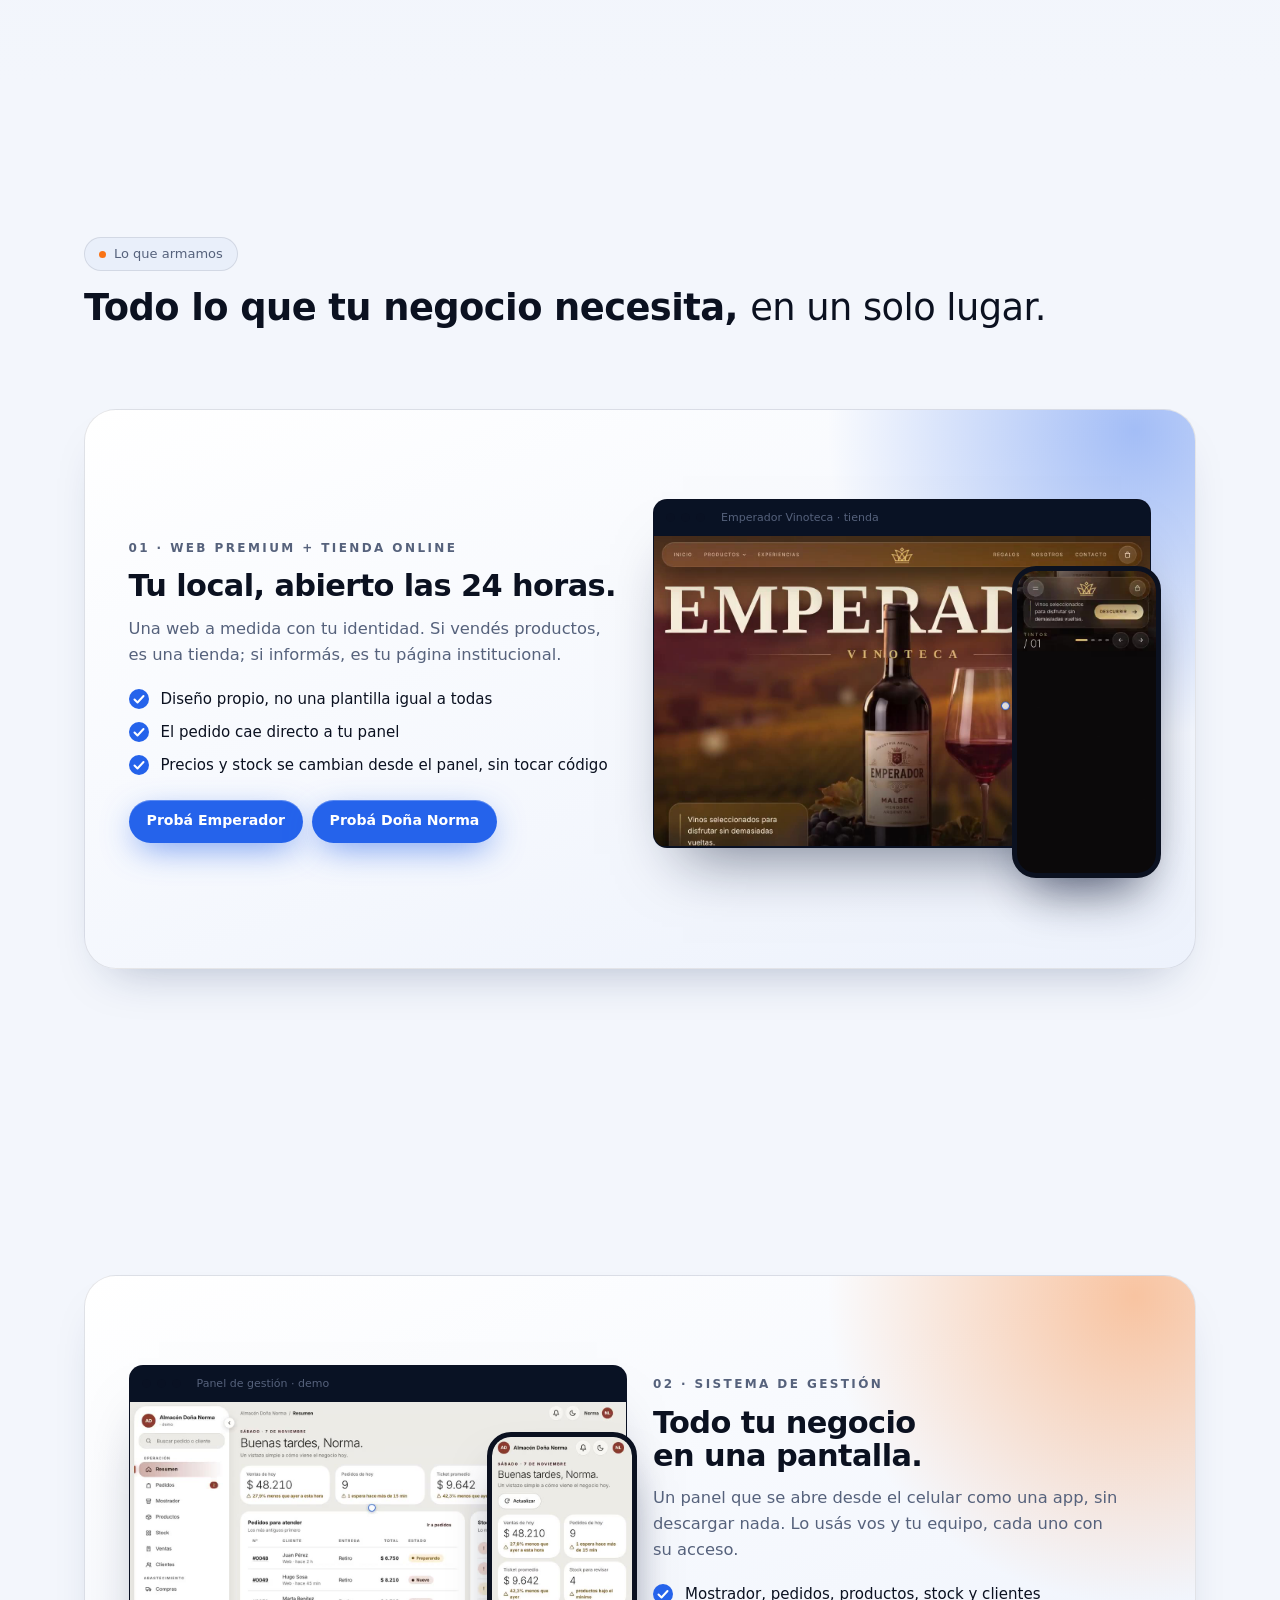
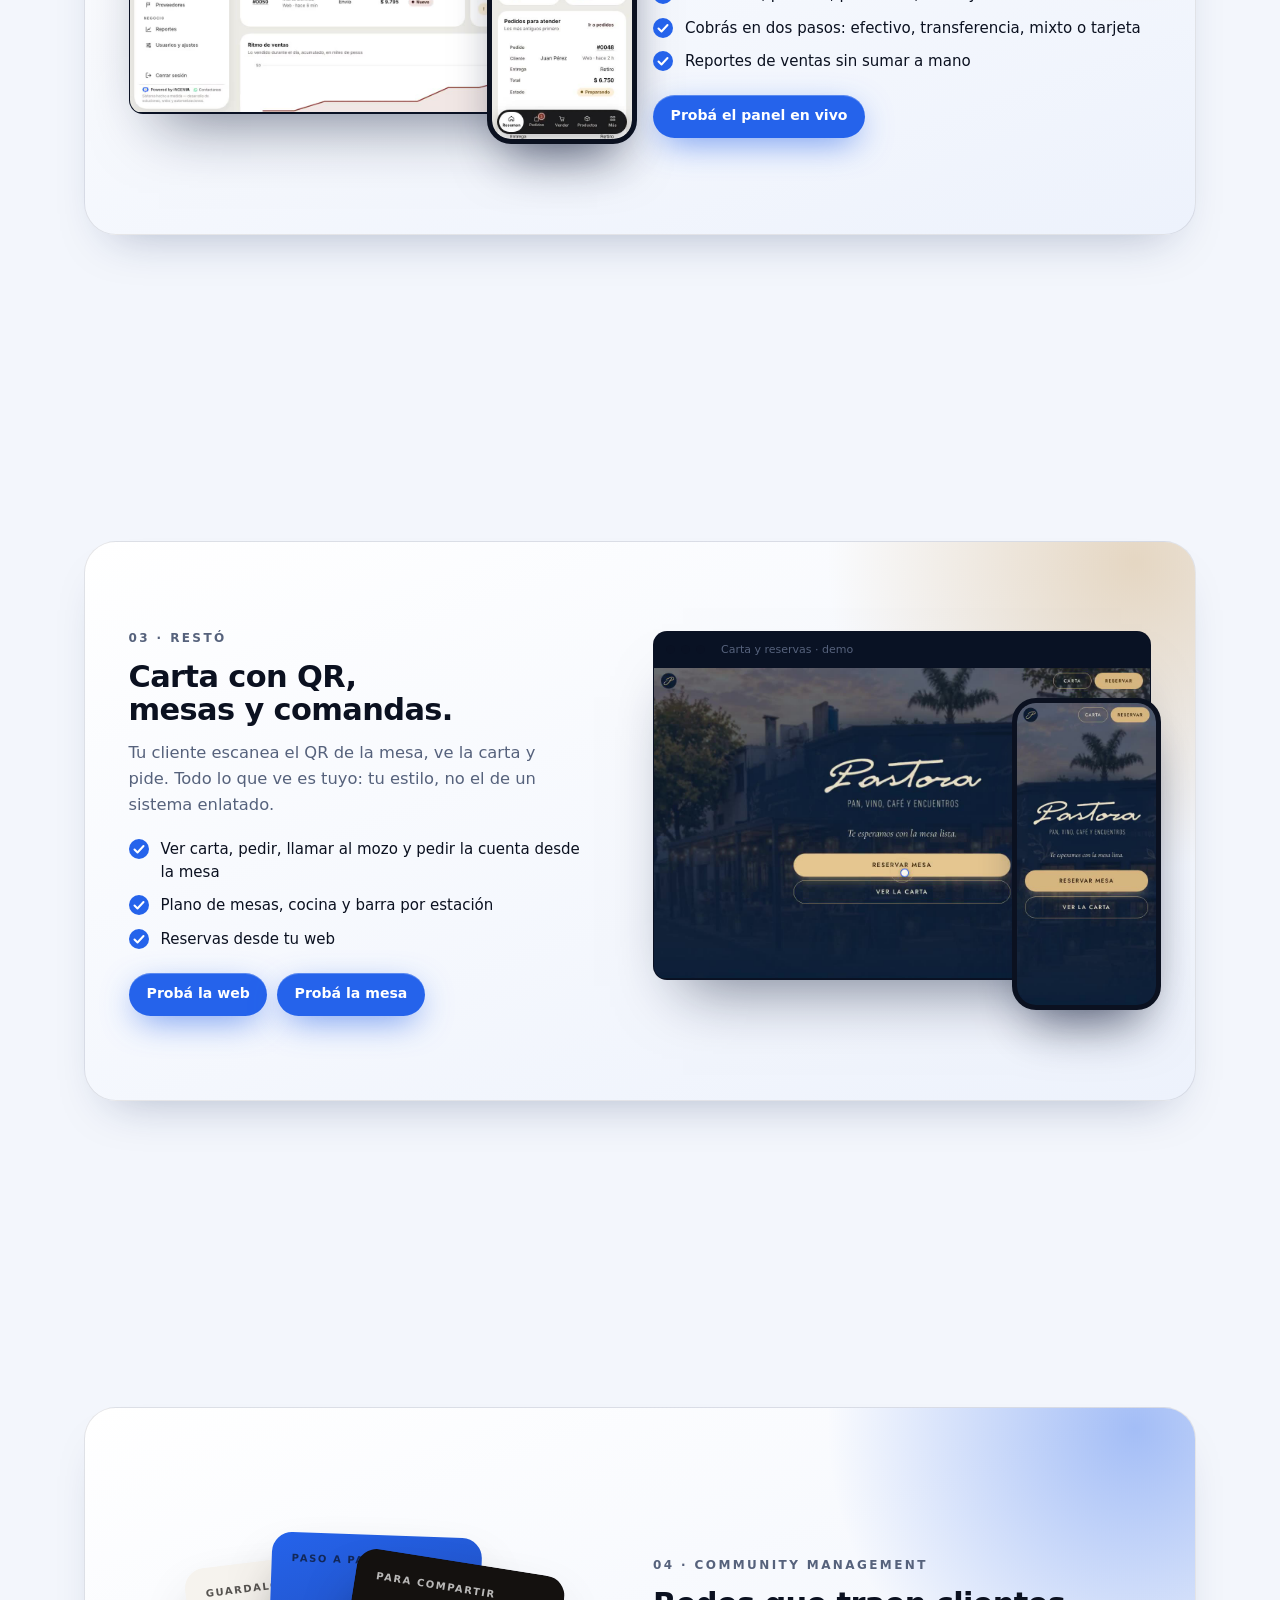
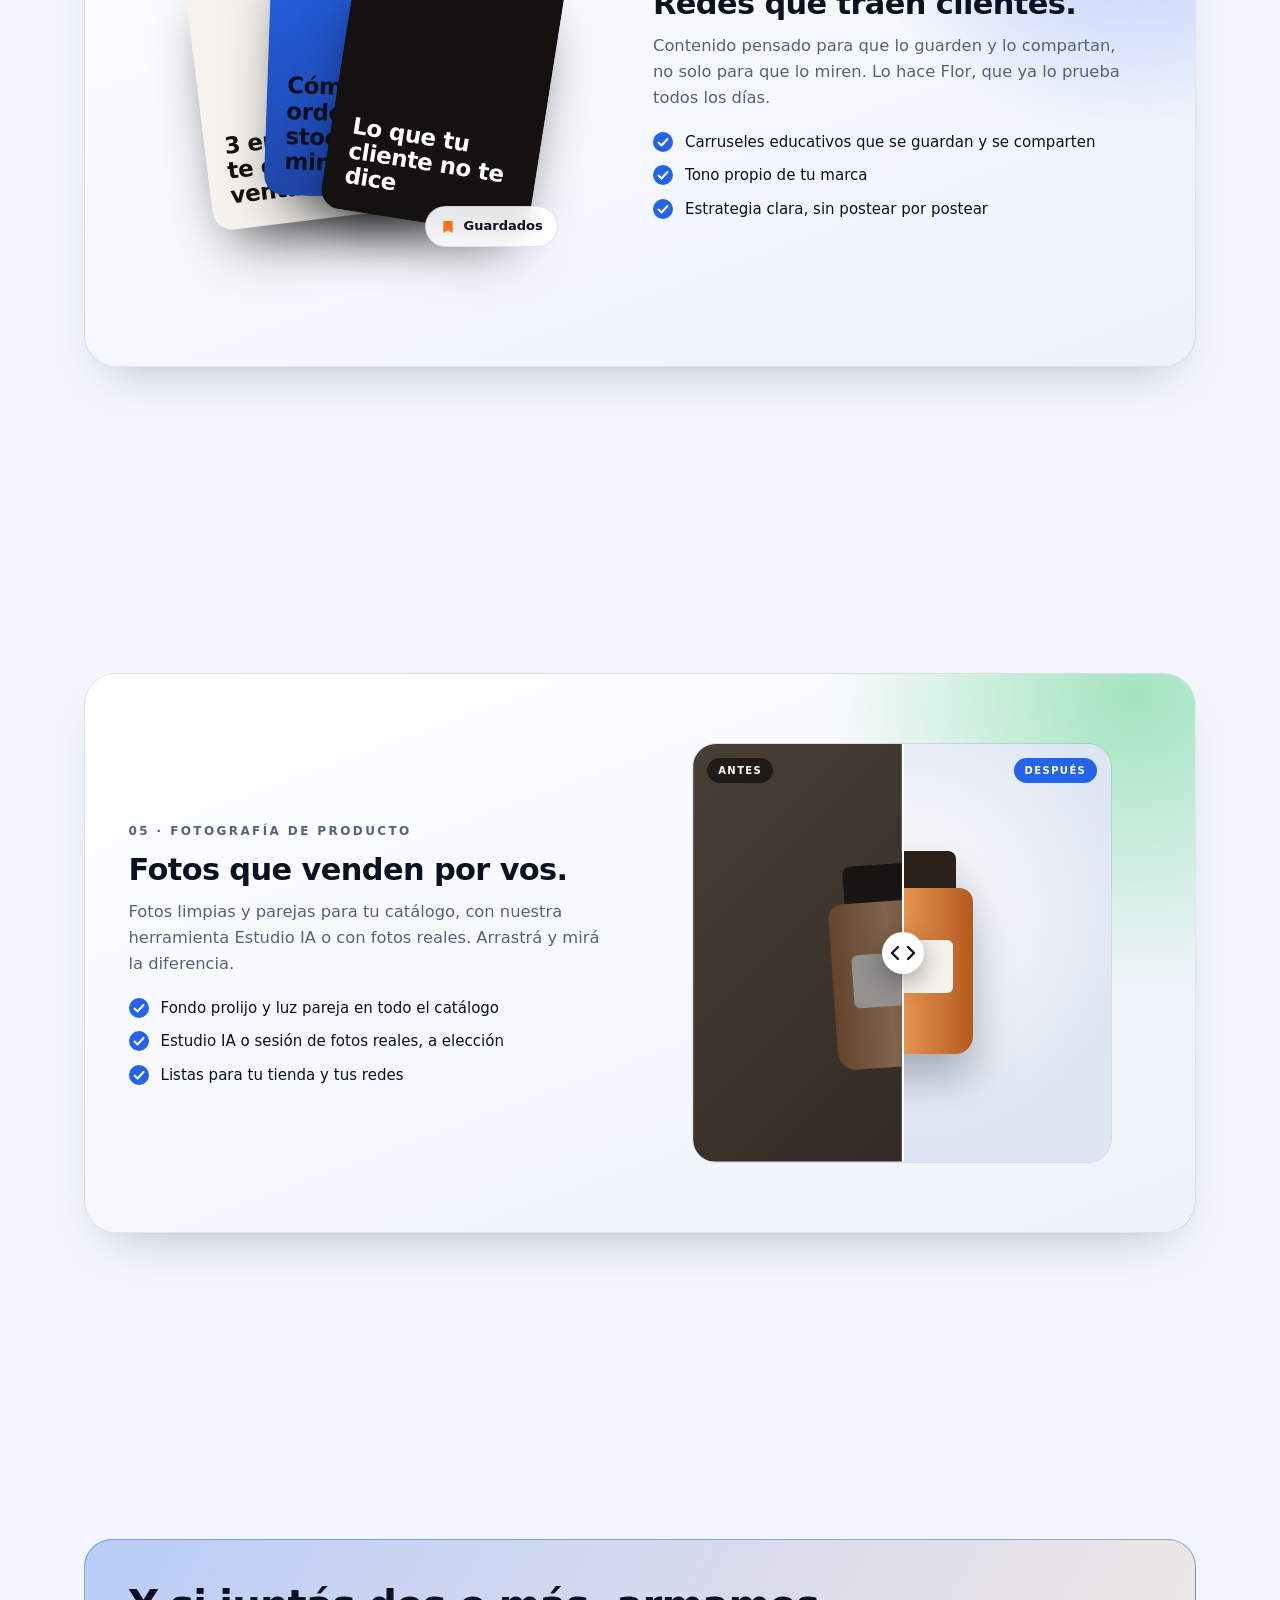
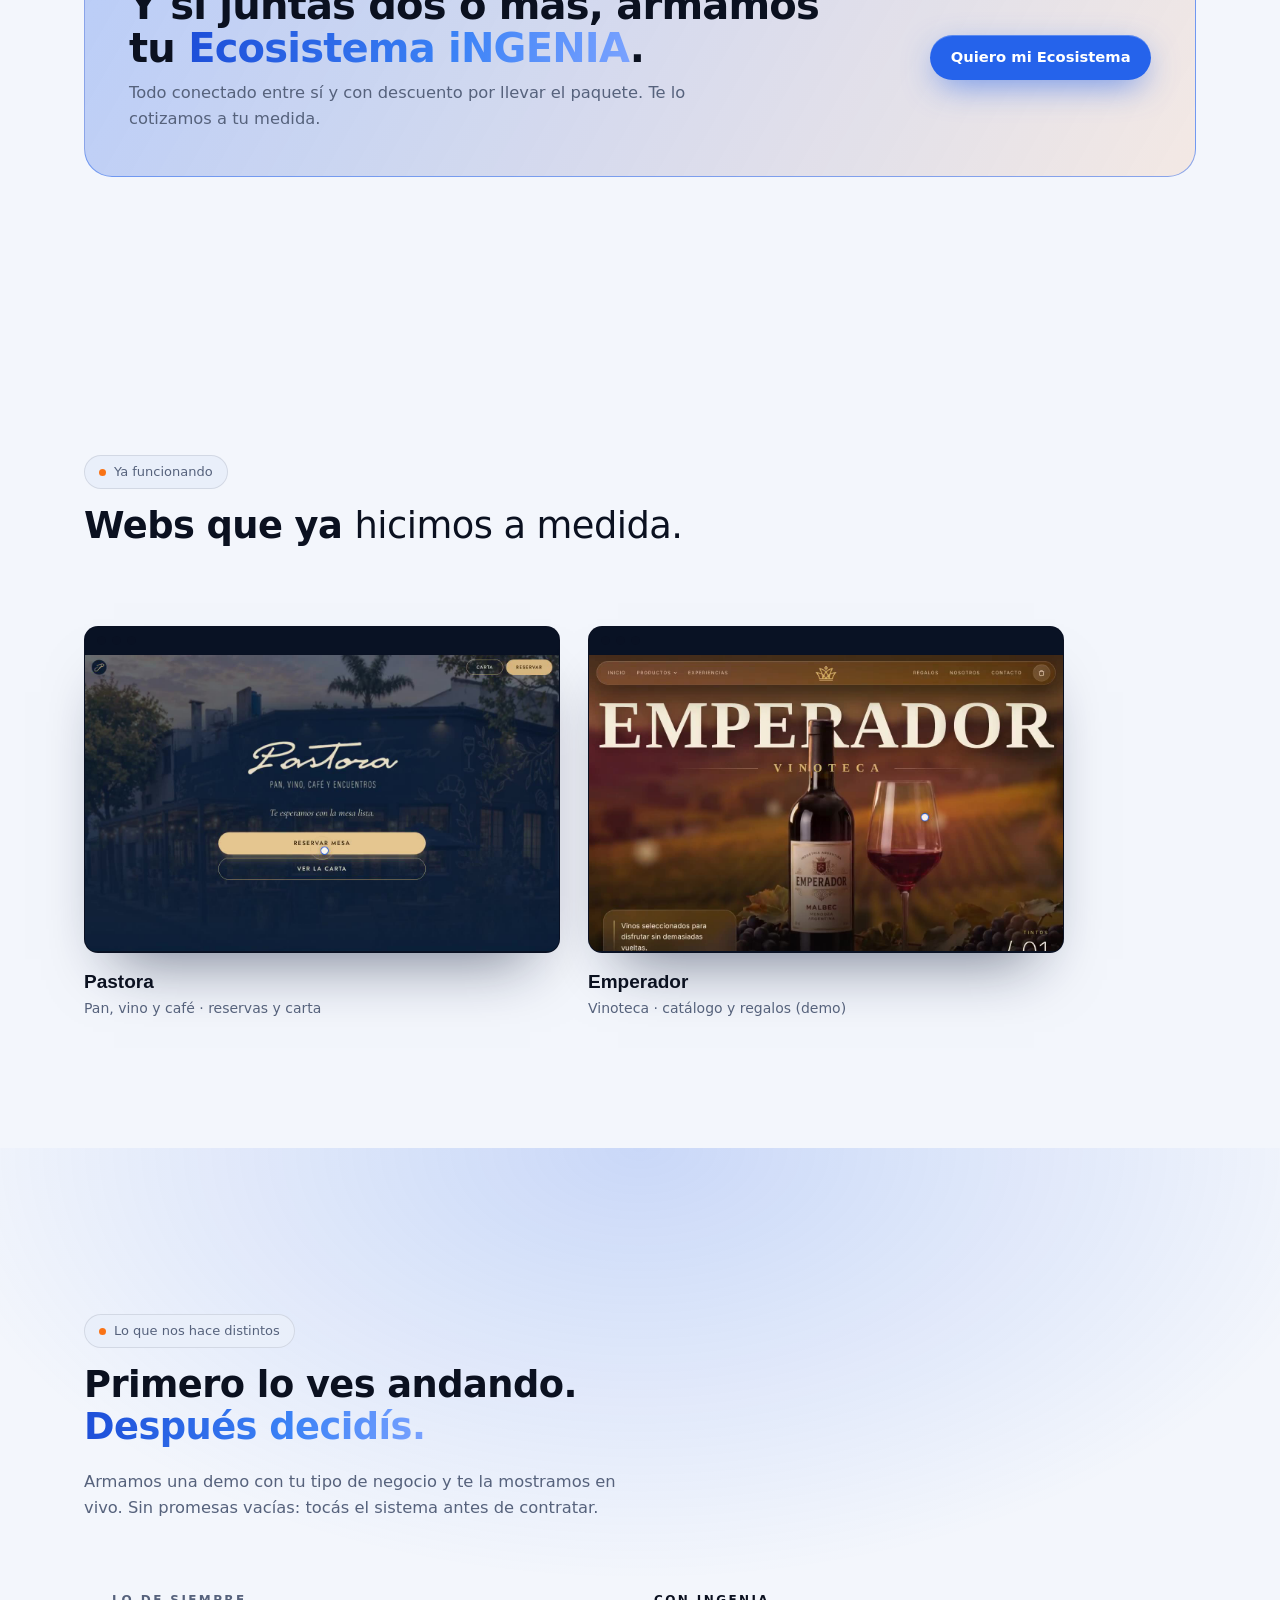
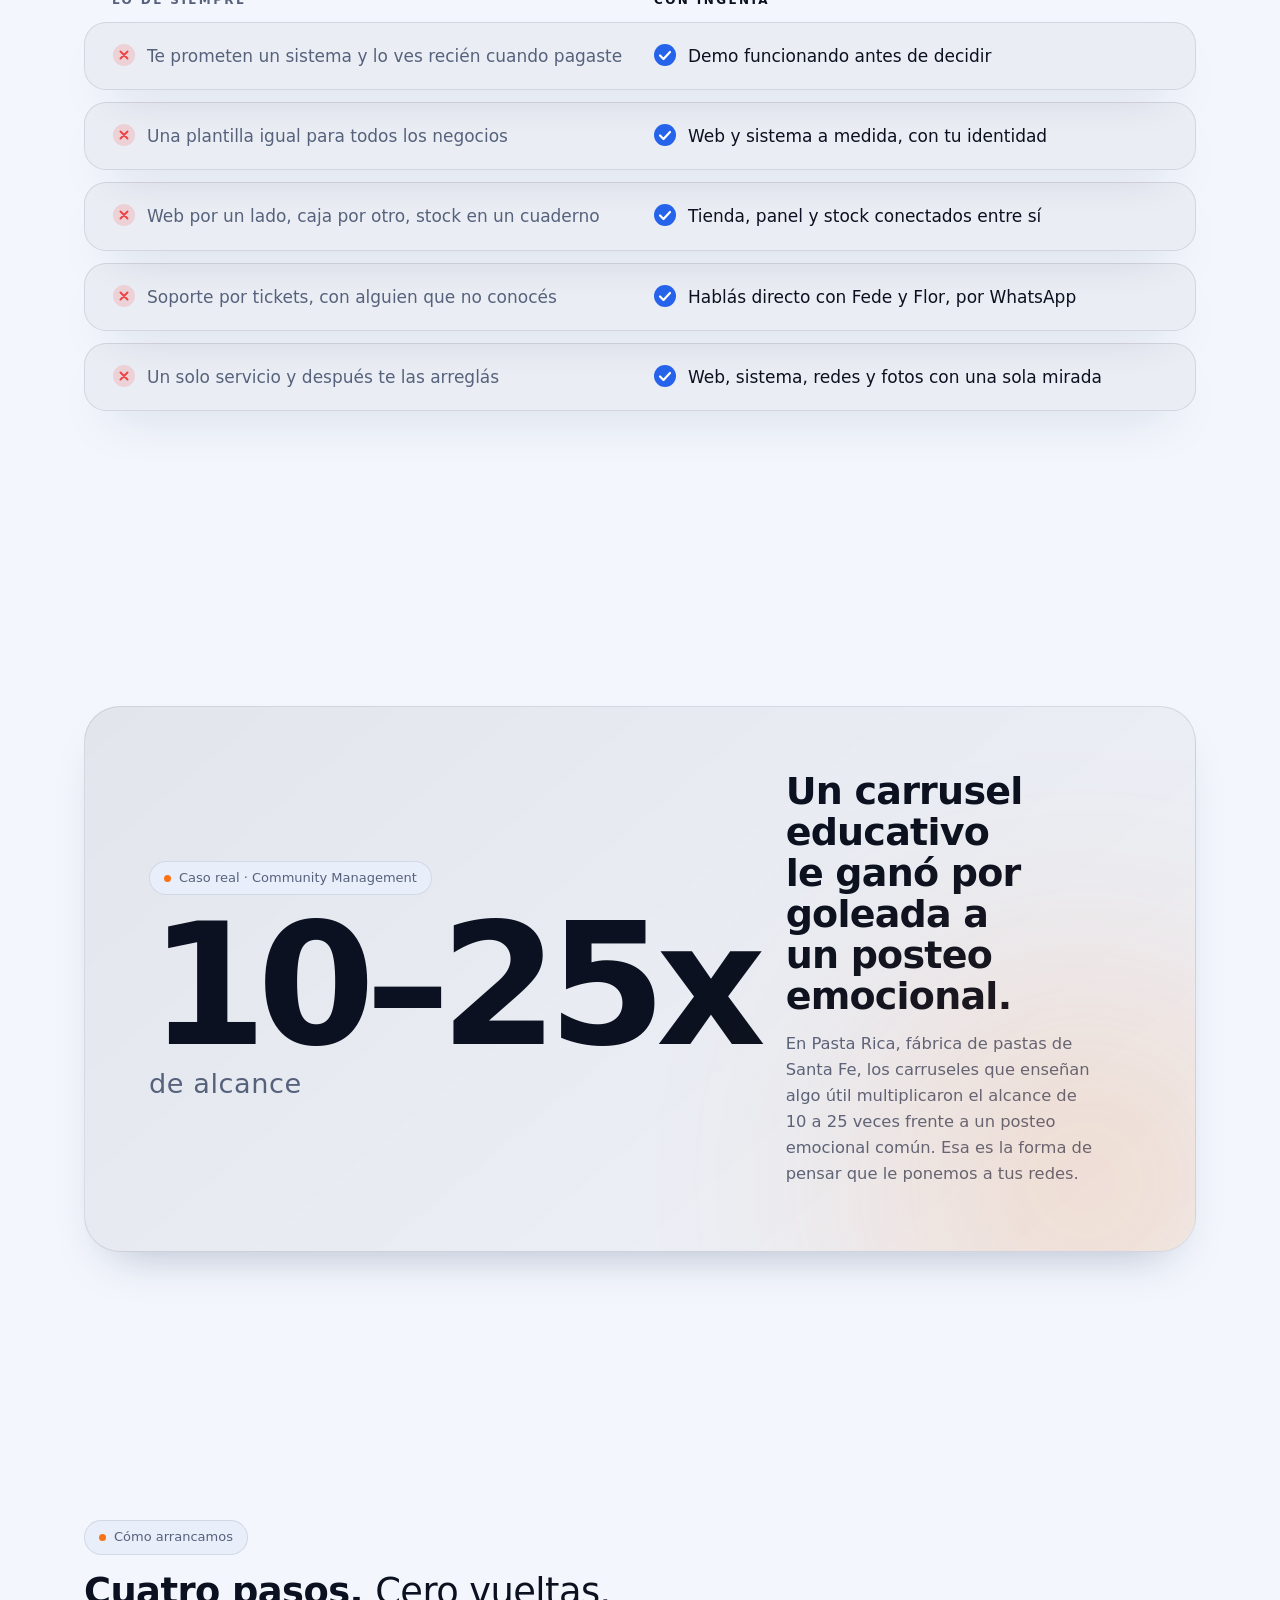
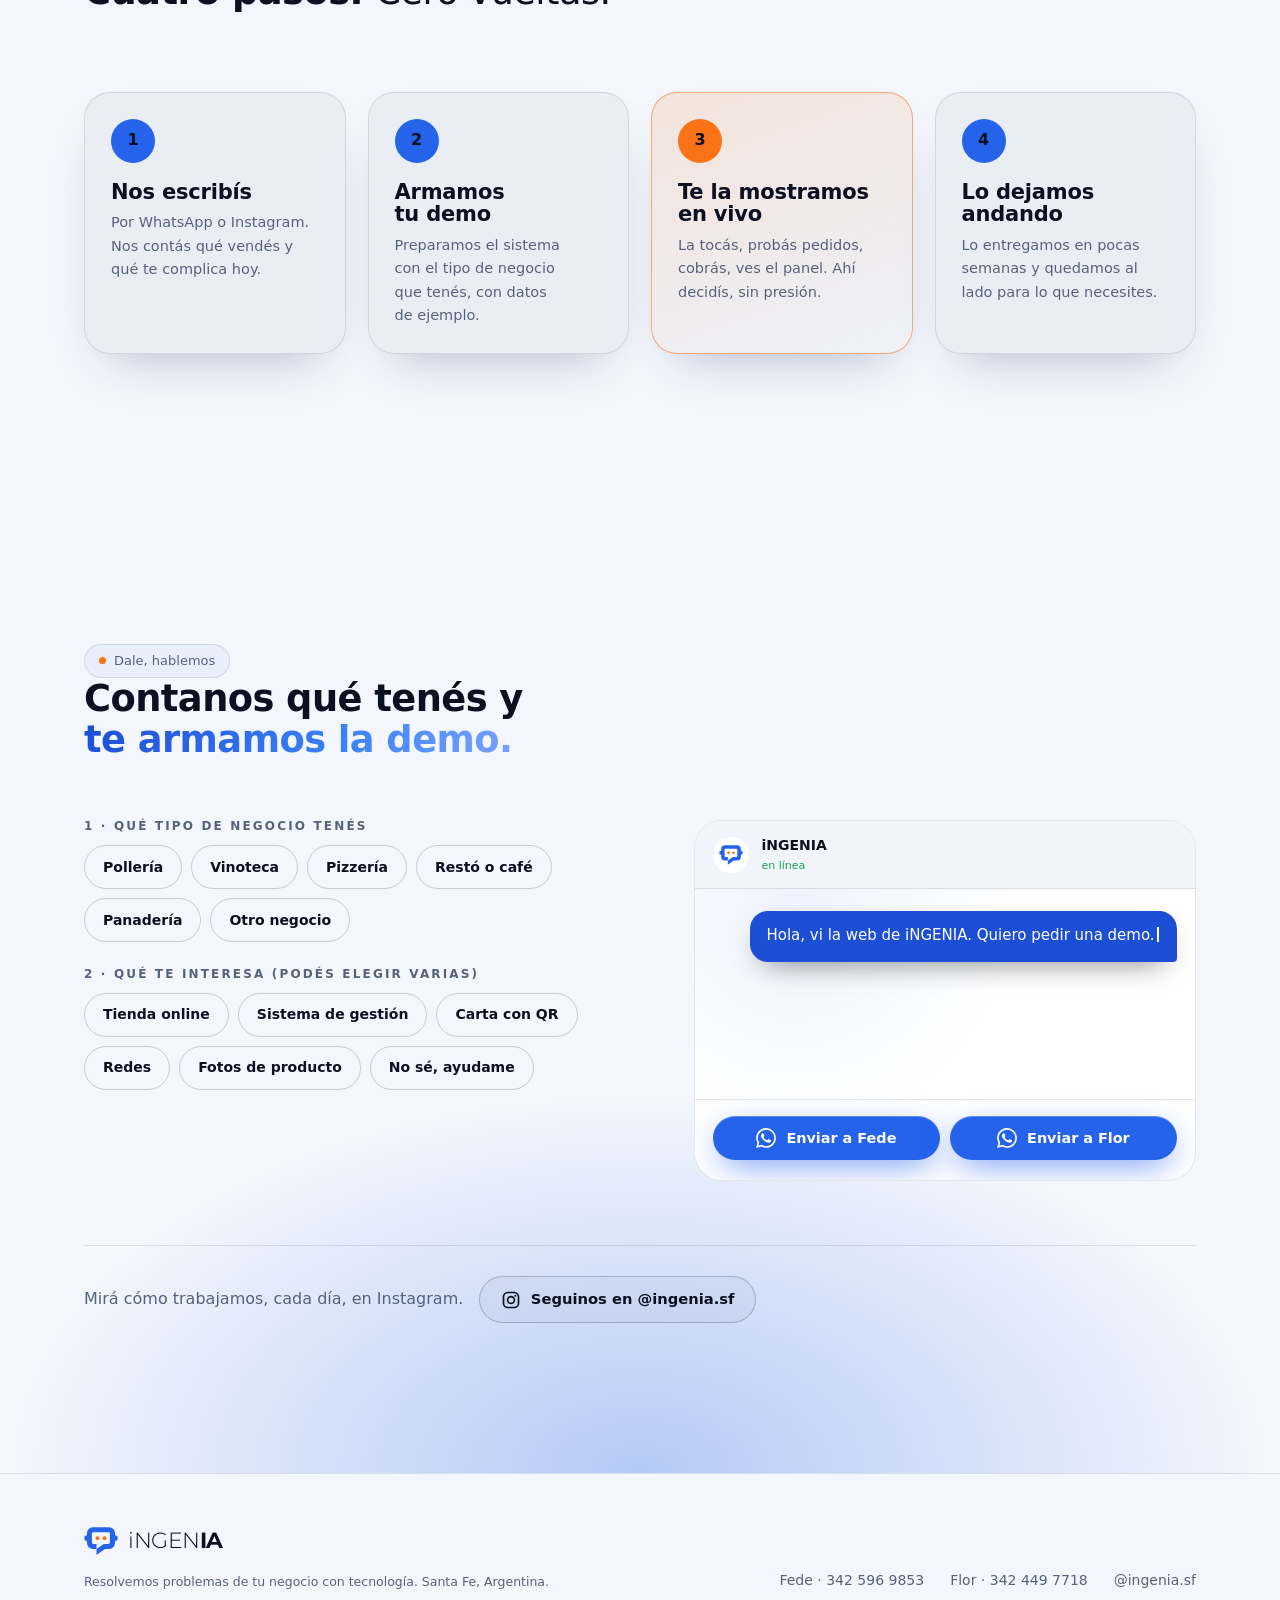
==== commit 9e4f45e8: "Celular #como: bordes finos como iPhone real (marco .9% + bisel 1.7%) Co-Authored-By: Claude Sonnet " ====
--- a/index.html
+++ b/index.html
@@ -13,7 +13,7 @@
 <link rel="icon" href="img/favicon.svg" type="image/svg+xml">
 <link rel="preconnect" href="https://api.fontshare.com" crossorigin>
 <link href="https://api.fontshare.com/v2/css?f[]=general-sans@500,600,700&display=swap" rel="stylesheet">
-<link rel="stylesheet" href="css/site.css?v=1794226536">
+<link rel="stylesheet" href="css/site.css?v=1794227068">
 <script>document.documentElement.classList.add('js');try{var _t=localStorage.getItem('ingenia_theme');document.documentElement.setAttribute('data-theme',_t==='dark'?'dark':'light')}catch(e){document.documentElement.setAttribute('data-theme','light')}if('scrollRestoration' in history)history.scrollRestoration='manual';</script>
 </head>
 <body>
@@ -369,7 +369,7 @@
 <script src="js/vendor/ScrollTrigger.min.js"></script>
 <script src="js/vendor/lenis.min.js"></script>
 <script src="js/vid.js?v=202611071413" defer></script>
-<script src="js/main.js?v=1794226536"></script>
+<script src="js/main.js?v=1794227068"></script>
 <script src="js/live.js?v=202611071433" defer></script>
 </body>
 </html>
--- a/css/site.css
+++ b/css/site.css
@@ -603,19 +603,20 @@
 @keyframes fh{0%,100%{transform:translateY(-2px)}50%{transform:translateY(3px)}}
 
 /* celular con la app de Doña Norma (sección #como) */
-#normaPhone{aspect-ratio:9/19.5;border:0;overflow:visible;padding:2.1%;border-radius:17.5%/8.1%;
-  background:linear-gradient(90deg,#6a6d73 0,#b9bbc0 1.6%,#4a4c52 5%,#2b2d31 20%,#222427 50%,#2b2d31 80%,#4a4c52 95%,#b9bbc0 98.4%,#6a6d73 100%),linear-gradient(180deg,rgba(255,255,255,.18),transparent 20%,transparent 80%,rgba(255,255,255,.12));
-  box-shadow:inset 0 0 0 .7px rgba(255,255,255,.55),inset 0 0 2px 1px rgba(0,0,0,.55),0 1px 1px rgba(0,0,0,.35),0 22px 30px -10px rgba(6,12,32,.5),0 50px 90px -34px rgba(6,12,32,.6)}
-#normaPhone::before{content:"";position:absolute;z-index:12;left:50%;top:3.5%;width:29%;height:3.7%;transform:translateX(-50%);border-radius:99px;
+#normaPhone{aspect-ratio:9/19.5;border:0;overflow:visible;padding:.9%;border-radius:17.5%/8.1%;
+  background:linear-gradient(135deg,#8c8c8f,#3c3c3f 22%,#2a2a2c 55%,#5b5b5f 80%,#a3a3a6);
+  box-shadow:inset 0 0 0 .6px rgba(255,255,255,.4),0 1px 1px rgba(0,0,0,.3),0 20px 28px -10px rgba(6,12,32,.45),0 46px 80px -34px rgba(6,12,32,.55)}
+#normaPhone::before{content:"";position:absolute;z-index:12;left:50%;top:2.55%;width:29%;height:3.5%;transform:translateX(-50%);border-radius:99px;
   background:radial-gradient(circle at 80% 50%,#1c2542 0 6%,#07090f 8% 13%,transparent 15%),#000}
 #normaPhone::after{display:none}
-.nbz{position:relative;width:100%;height:100%;background:#050505;border-radius:16.1%/7.4%;padding:2.6%;box-shadow:inset 0 0 0 1px #1b1c1f,inset 0 0 6px rgba(0,0,0,.9)}
+
+.nbz{position:relative;width:100%;height:100%;background:#050505;border-radius:16.9%/7.7%;padding:1.7%;box-shadow:inset 0 0 0 1px #1b1c1f,inset 0 0 6px rgba(0,0,0,.9)}
 .nbz::after{content:"";position:absolute;inset:0;border-radius:inherit;pointer-events:none;z-index:11;background:linear-gradient(118deg,rgba(255,255,255,.13) 0,rgba(255,255,255,.03) 24%,transparent 38%,transparent 72%,rgba(255,255,255,.05))}
-.pb{position:absolute;width:1.5%;min-width:2px;border-radius:2px 0 0 2px;background:linear-gradient(90deg,#55585e,#b4b7bc 45%,#6f7278);box-shadow:-1px 0 2px rgba(0,0,0,.35)}
-.pb.b1{left:-1.1%;top:15%;height:3.4%}.pb.b2{left:-1.1%;top:21.5%;height:6.4%}.pb.b3{left:-1.1%;top:29.5%;height:6.4%}
-.pb.b4{right:-1.1%;top:26%;height:10.5%;border-radius:0 2px 2px 0;background:linear-gradient(270deg,#55585e,#b4b7bc 45%,#6f7278);box-shadow:1px 0 2px rgba(0,0,0,.35)}
-
-.ns{position:relative;width:100%;height:100%;overflow:hidden;border-radius:14.2%/6.3%;background:#F2EDE3}
+.pb{position:absolute;width:1%;min-width:2px;border-radius:2px 0 0 2px;background:linear-gradient(90deg,#55585e,#b4b7bc 45%,#6f7278);box-shadow:-1px 0 2px rgba(0,0,0,.35)}
+.pb.b1{left:-.9%;top:15%;height:3.4%}.pb.b2{left:-.9%;top:21.5%;height:6.4%}.pb.b3{left:-.9%;top:29.5%;height:6.4%}
+.pb.b4{right:-.9%;top:26%;height:10.5%;border-radius:0 2px 2px 0;background:linear-gradient(270deg,#55585e,#b4b7bc 45%,#6f7278);box-shadow:1px 0 2px rgba(0,0,0,.35)}
+
+.ns{position:relative;width:100%;height:100%;overflow:hidden;border-radius:14.2%/6.4%;background:#F2EDE3}
 .nin{position:absolute;left:0;top:0;width:390px;transform-origin:0 0;font-family:'Geist','Inter',system-ui,sans-serif;color:#1d1a16;overflow:hidden;background:#F2EDE3}
 .nstat{position:absolute;z-index:4;left:0;right:0;top:0;height:52px;padding:18px 34px 0;display:flex;justify-content:space-between;font-size:16px;font-weight:600;color:#14110f;background:#F2EDE3}
 .nstat .n-sg{display:flex;gap:6px;align-items:center}
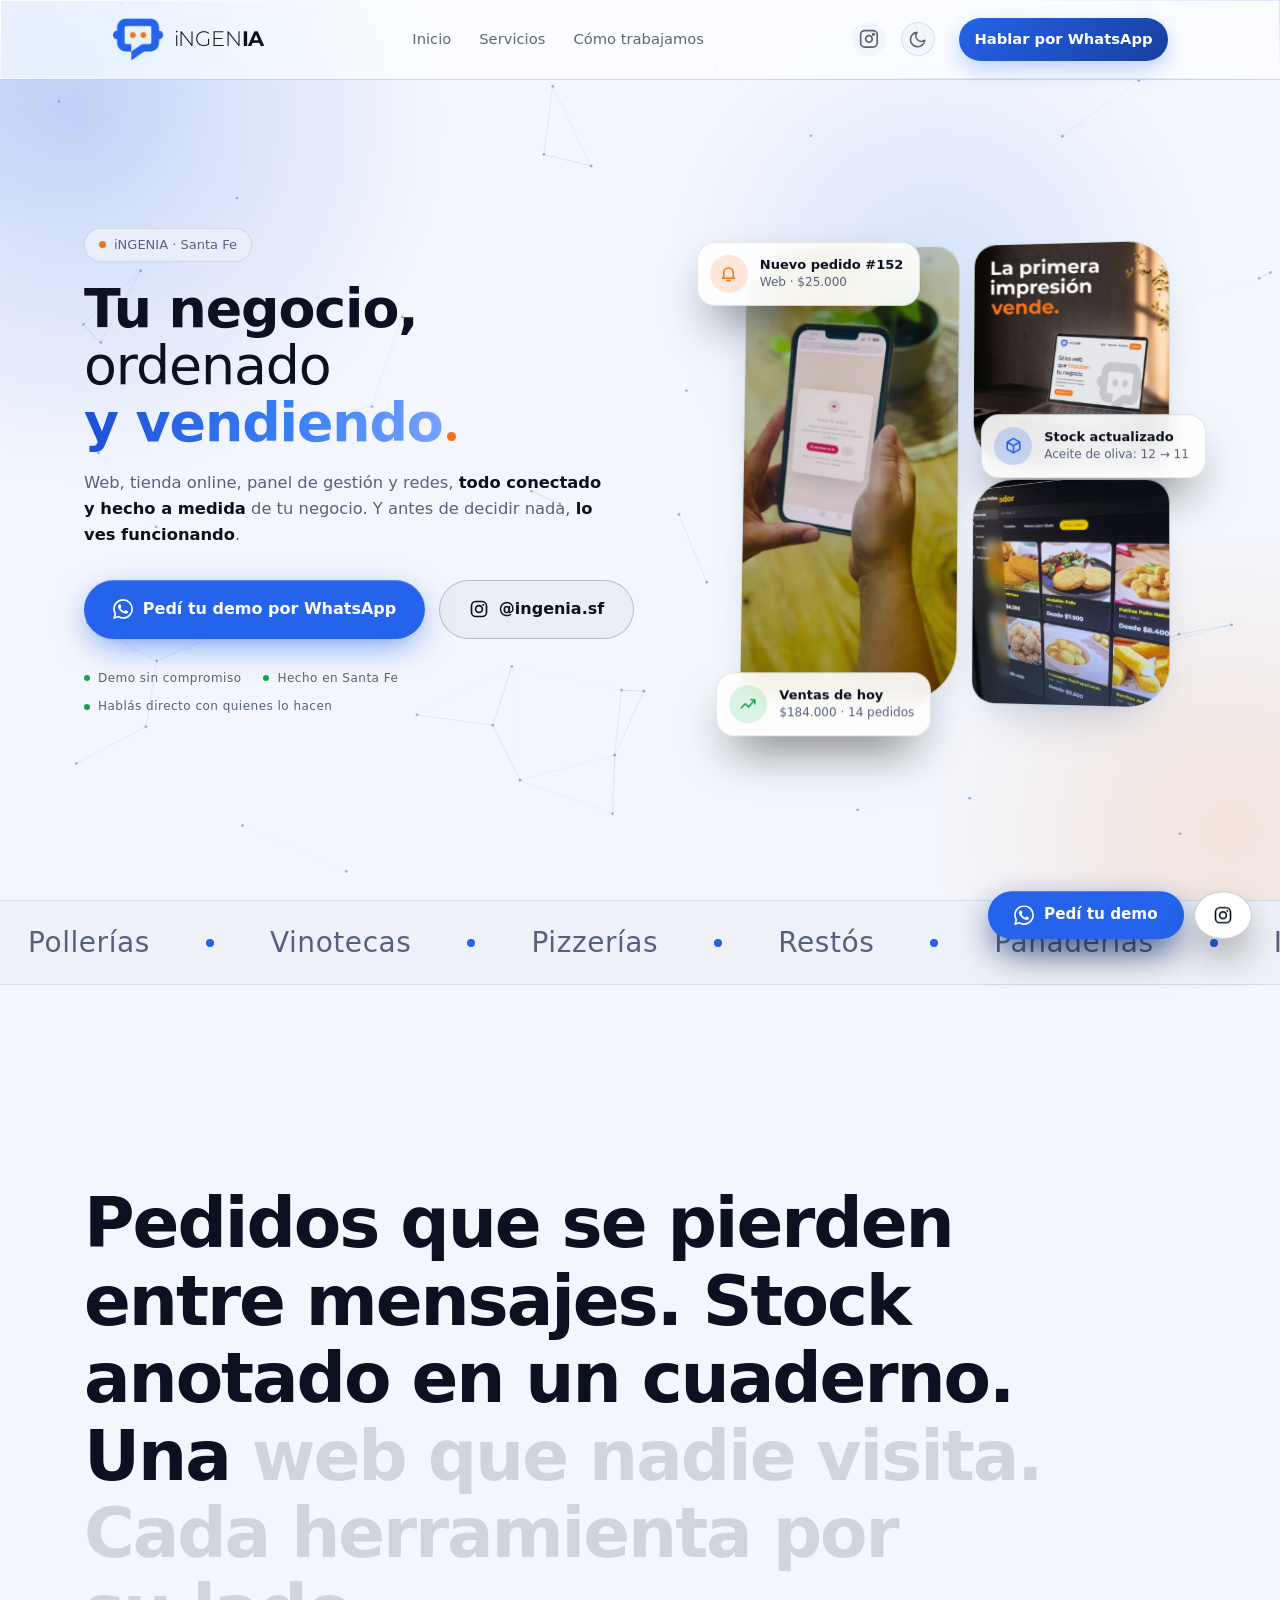
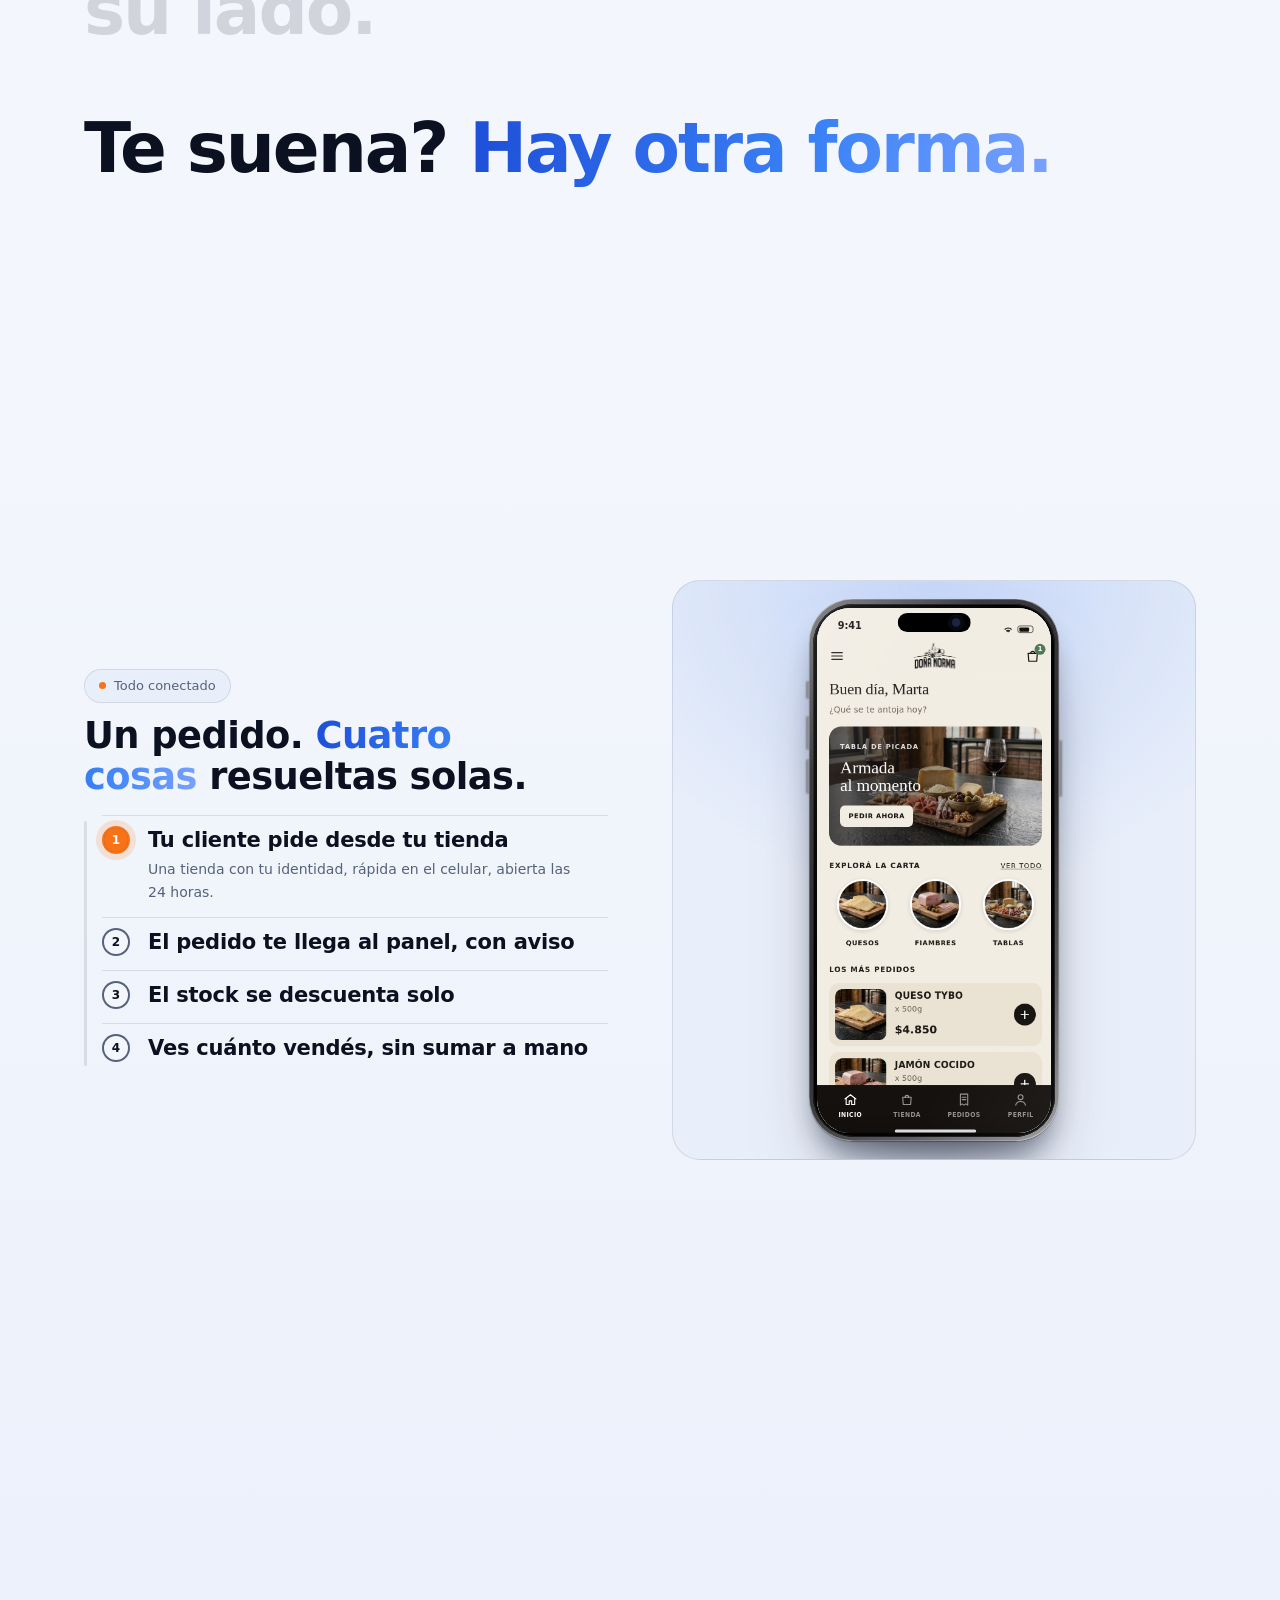
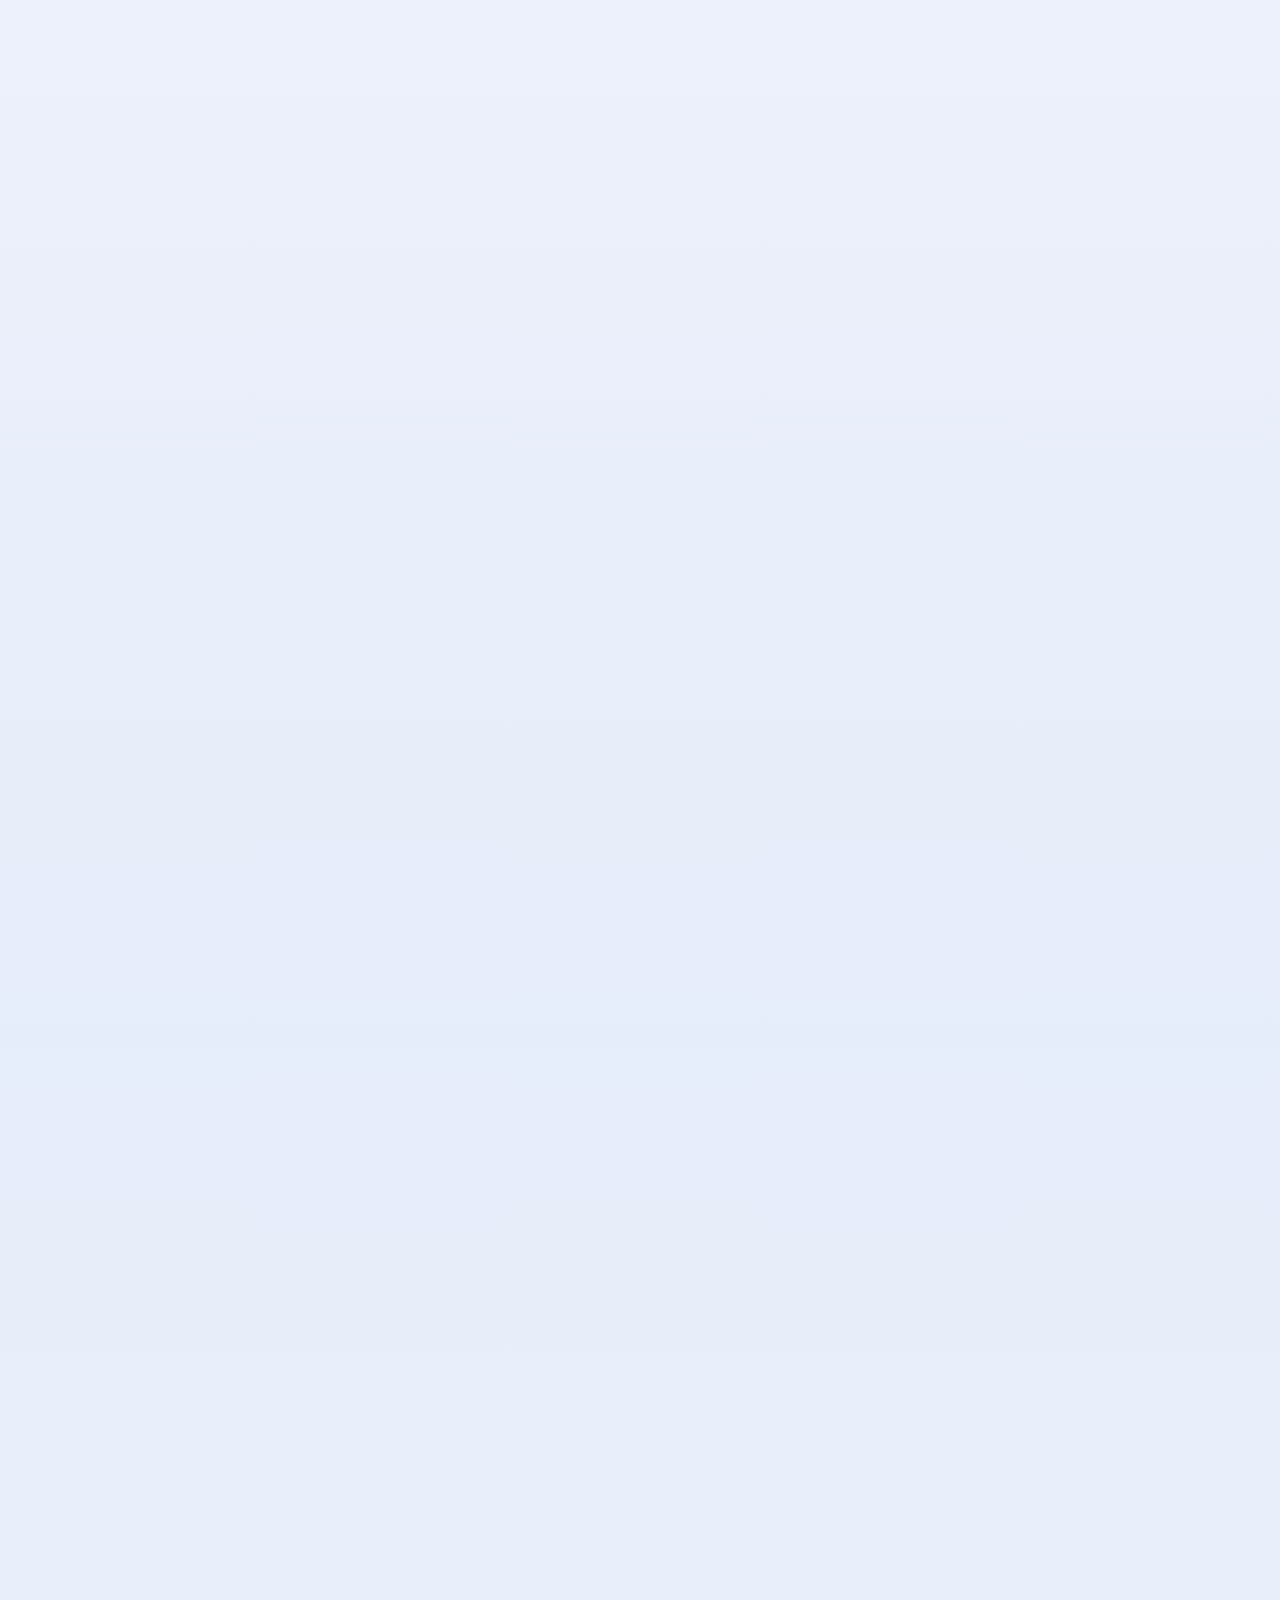
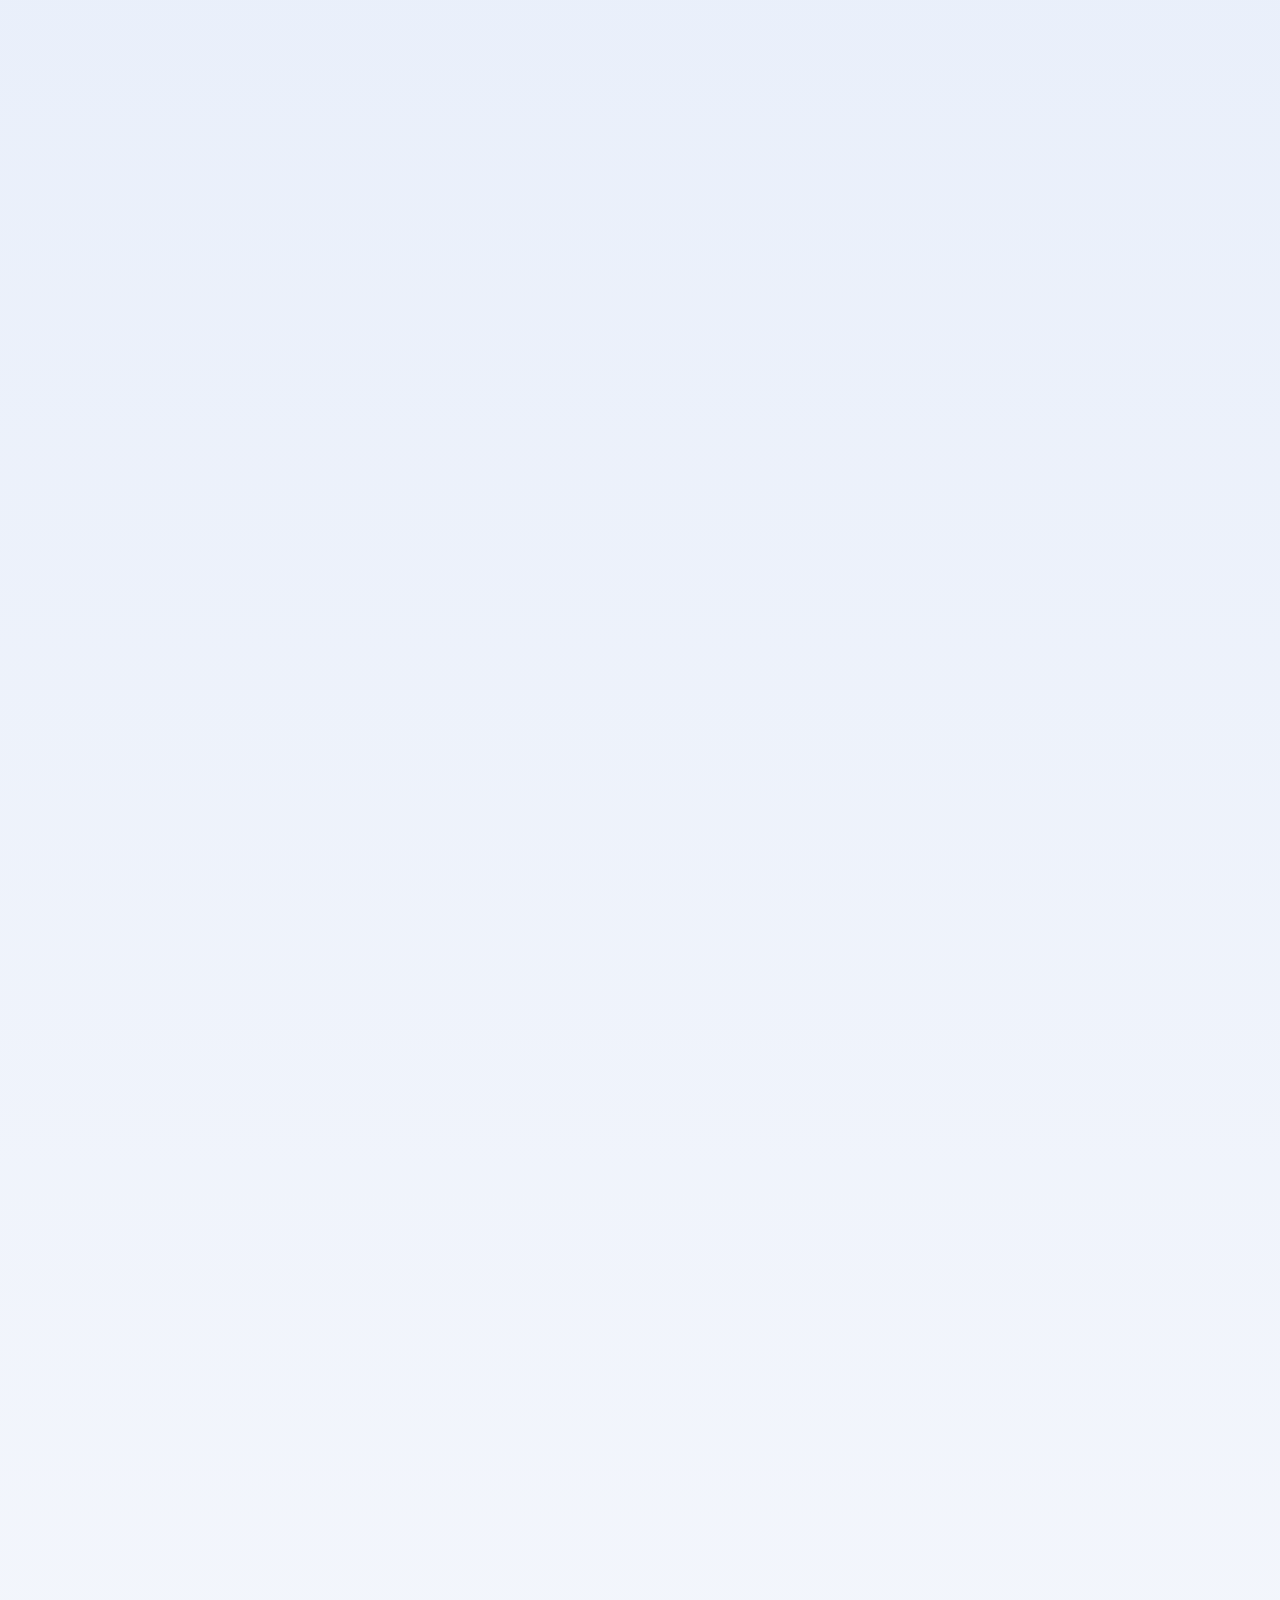
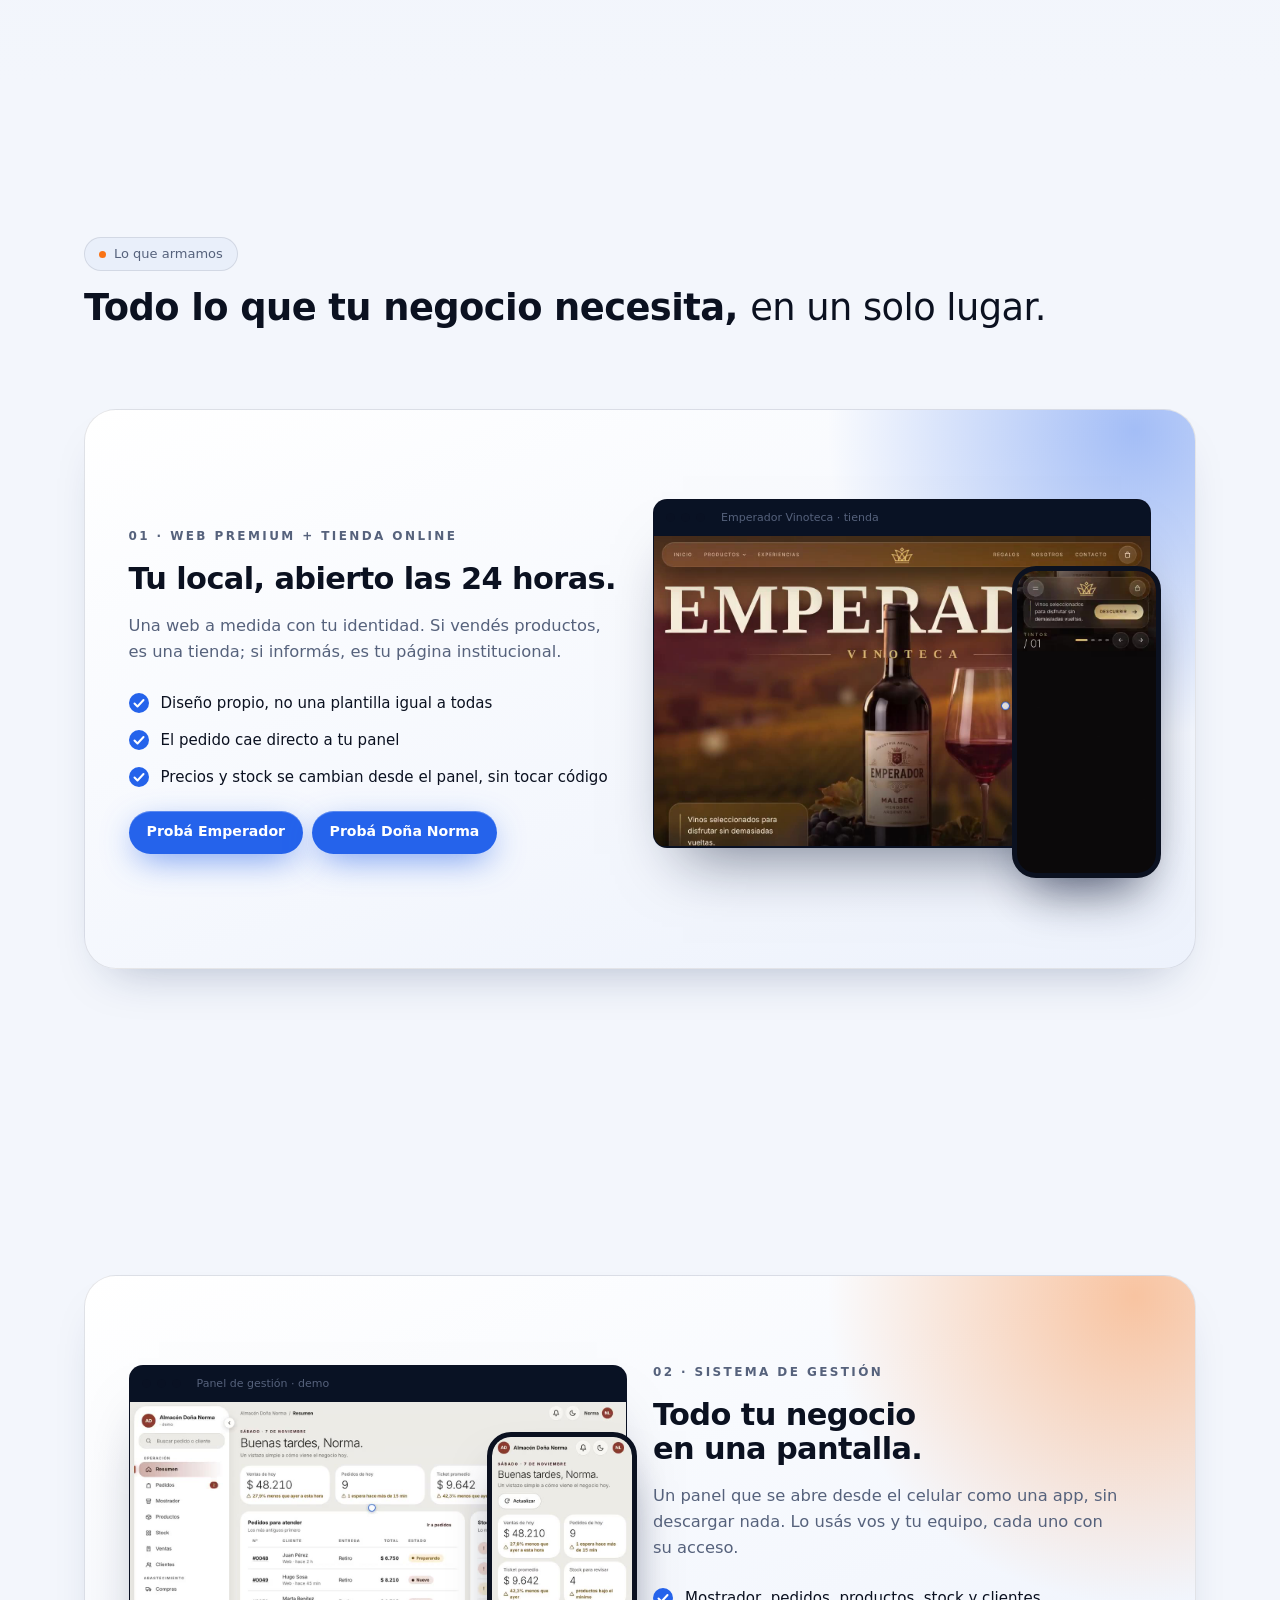
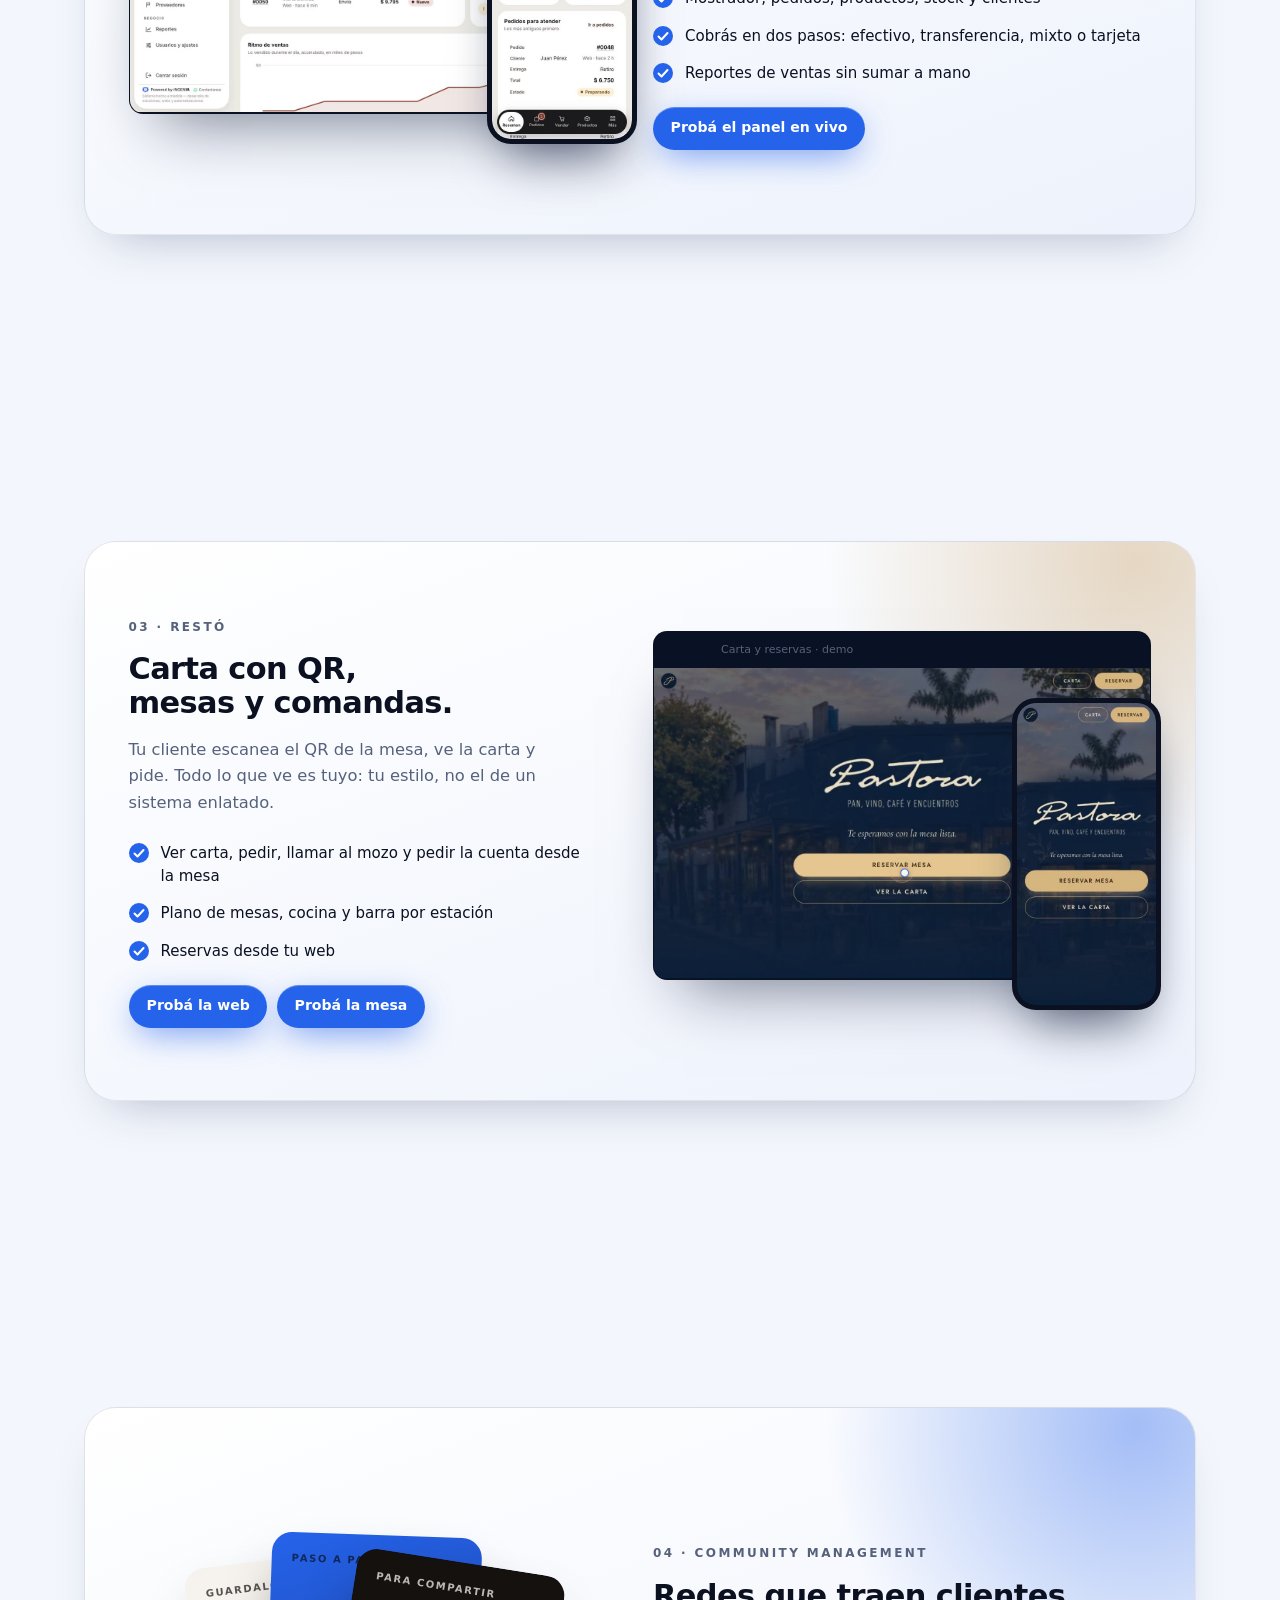
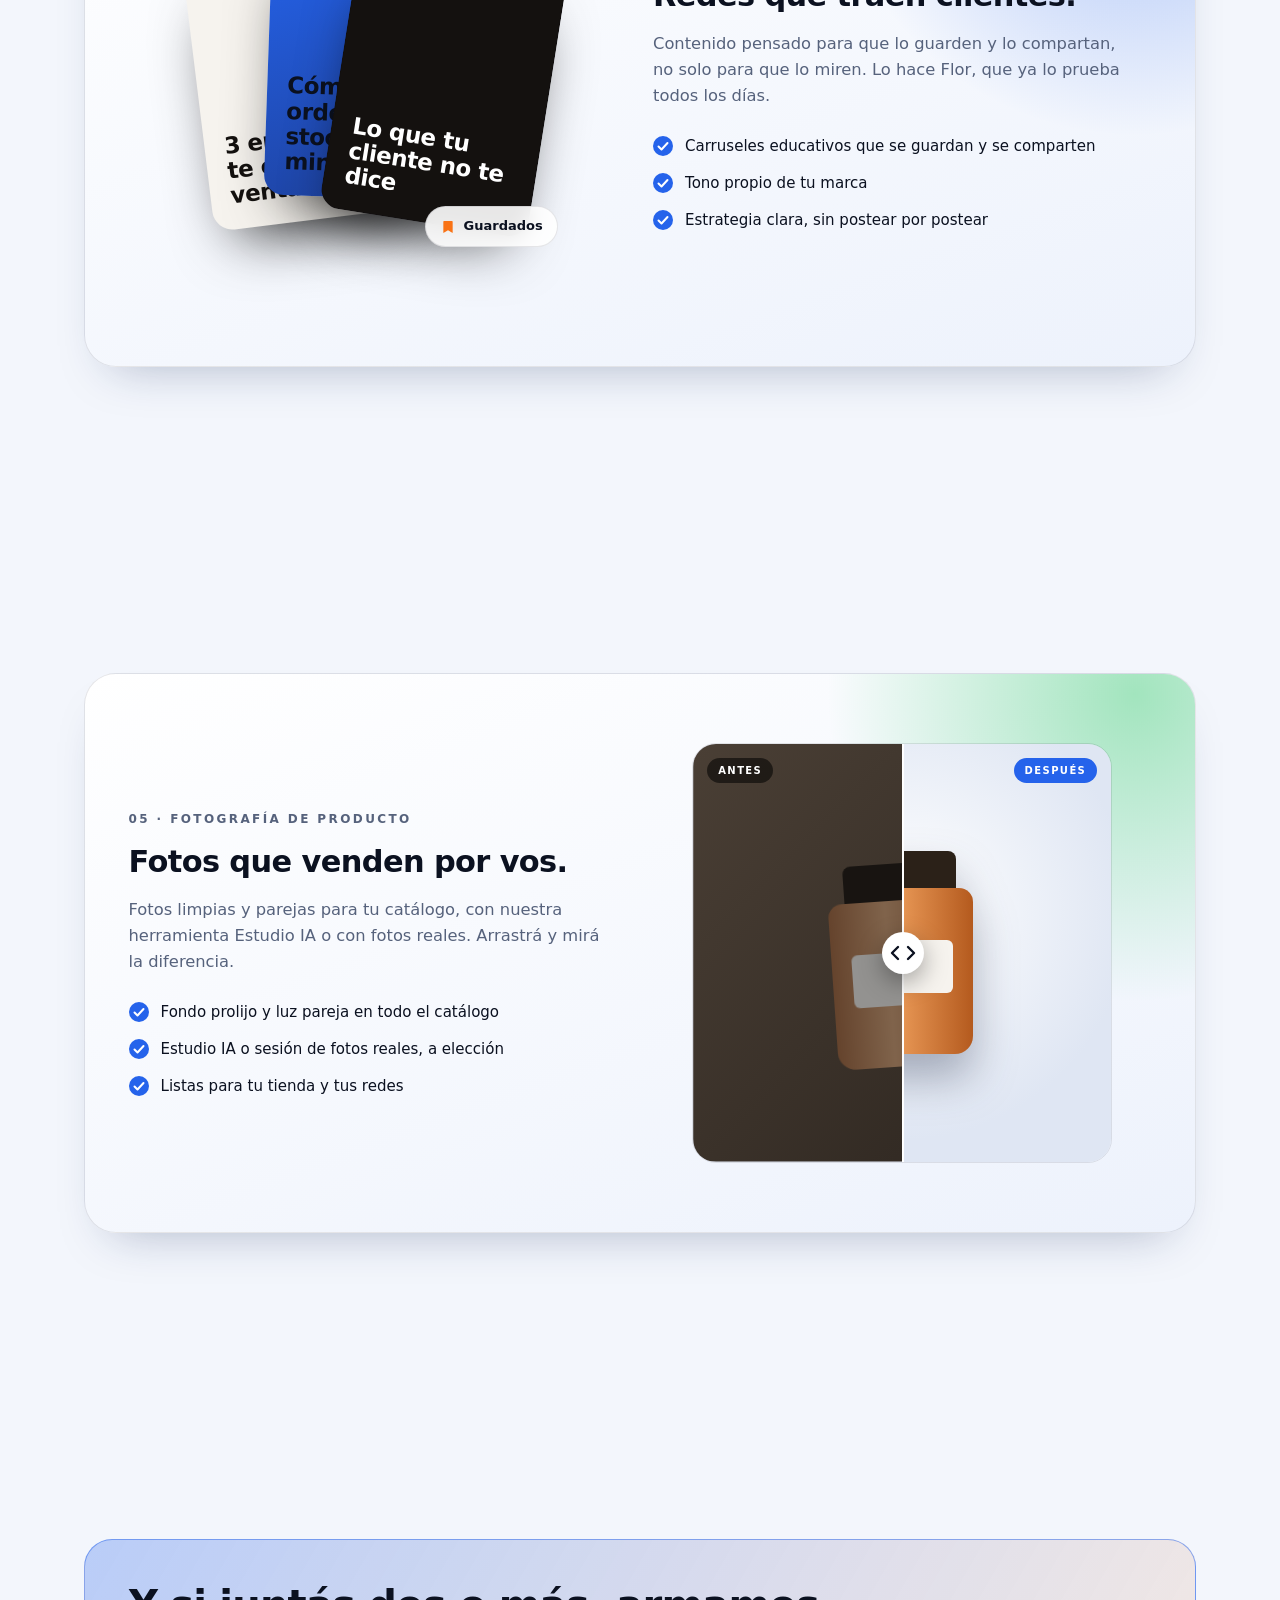
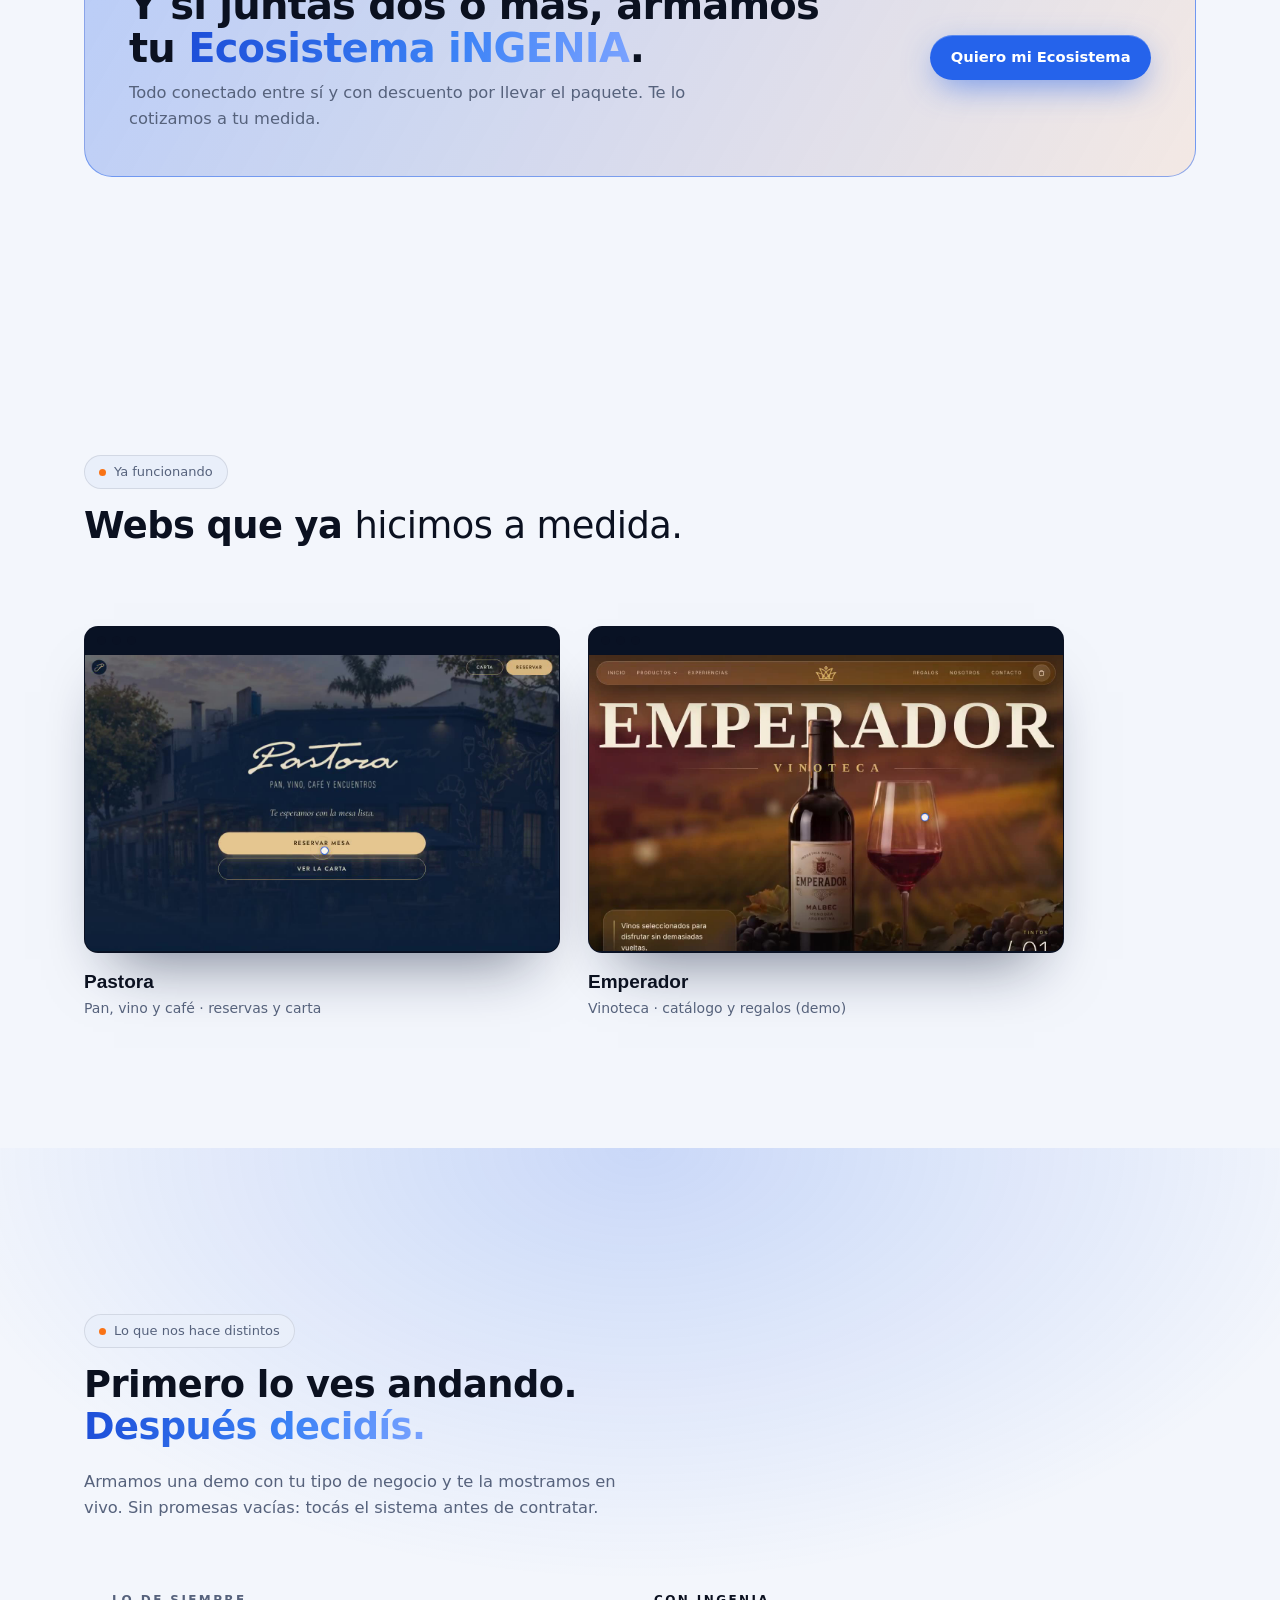
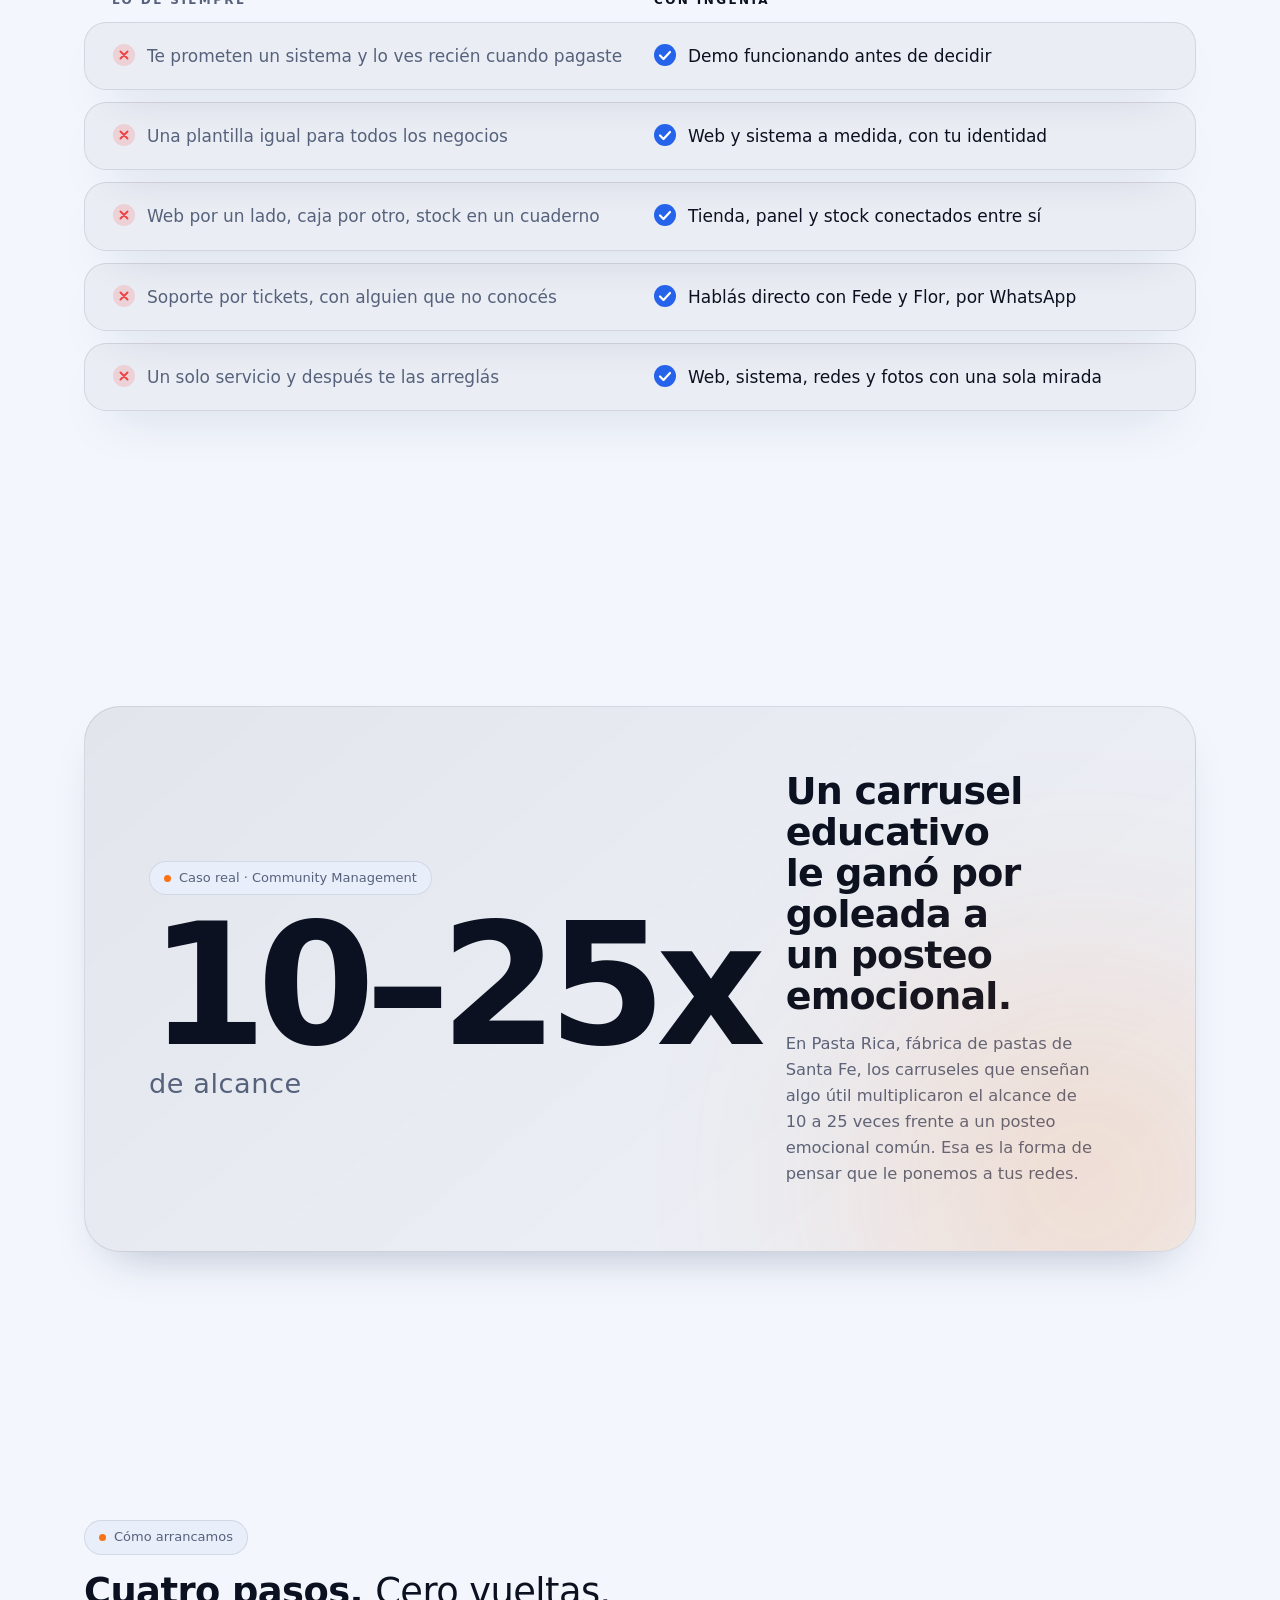
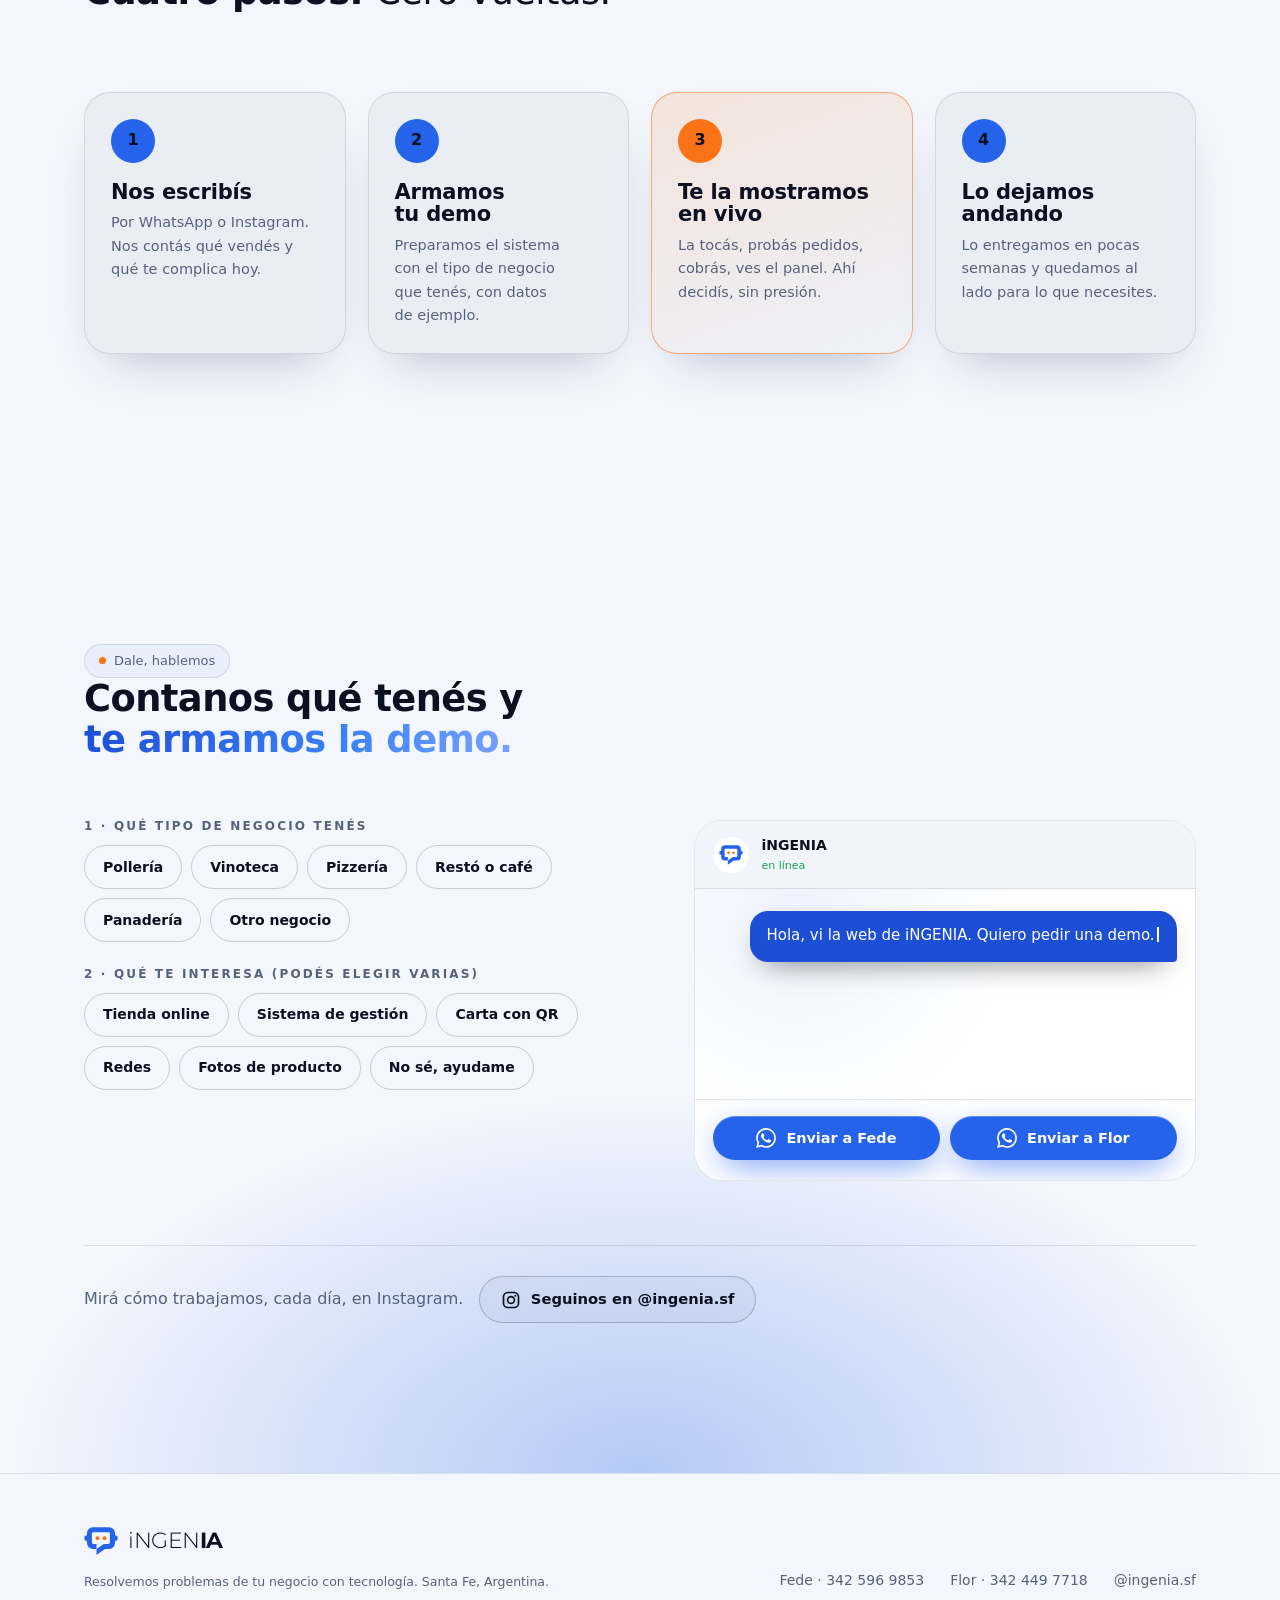
==== commit 78cb1e81: "Tarjetas de servicios: mas aire (padding, separacion entre titulo, lista y botones) Co-Authored-By: " ====
--- a/index.html
+++ b/index.html
@@ -13,7 +13,7 @@
 <link rel="icon" href="img/favicon.svg" type="image/svg+xml">
 <link rel="preconnect" href="https://api.fontshare.com" crossorigin>
 <link href="https://api.fontshare.com/v2/css?f[]=general-sans@500,600,700&display=swap" rel="stylesheet">
-<link rel="stylesheet" href="css/site.css?v=1794227068">
+<link rel="stylesheet" href="css/site.css?v=1794229914">
 <script>document.documentElement.classList.add('js');try{var _t=localStorage.getItem('ingenia_theme');document.documentElement.setAttribute('data-theme',_t==='dark'?'dark':'light')}catch(e){document.documentElement.setAttribute('data-theme','light')}if('scrollRestoration' in history)history.scrollRestoration='manual';</script>
 </head>
 <body>
--- a/css/site.css
+++ b/css/site.css
@@ -673,3 +673,18 @@
   .layer.l1{padding:0;align-items:start}
   .layer.l1 .phone{height:114%;margin-top:12px}
 }
+
+/* ---- tarjetas de servicios: mas aire (celular y tablet) ---- */
+@media(max-width:899px){
+  .svc{padding:32px 26px 0;gap:24px;max-height:calc(100svh - var(--nav) - 96px)}
+  .svc .num{letter-spacing:.18em}
+  .svc h3{margin:16px 0 20px;line-height:1.1}
+  .svc ul{gap:16px;margin-top:22px}
+  .svc li{gap:14px;line-height:1.5}
+  .live-row{margin-top:26px;gap:10px}
+  .svc:has(.live-row) .vis.real{padding-bottom:0}
+}
+@media(min-width:900px){
+  .svc ul{gap:14px;margin-top:26px}
+  .svc h3{margin:14px 0 18px}
+}
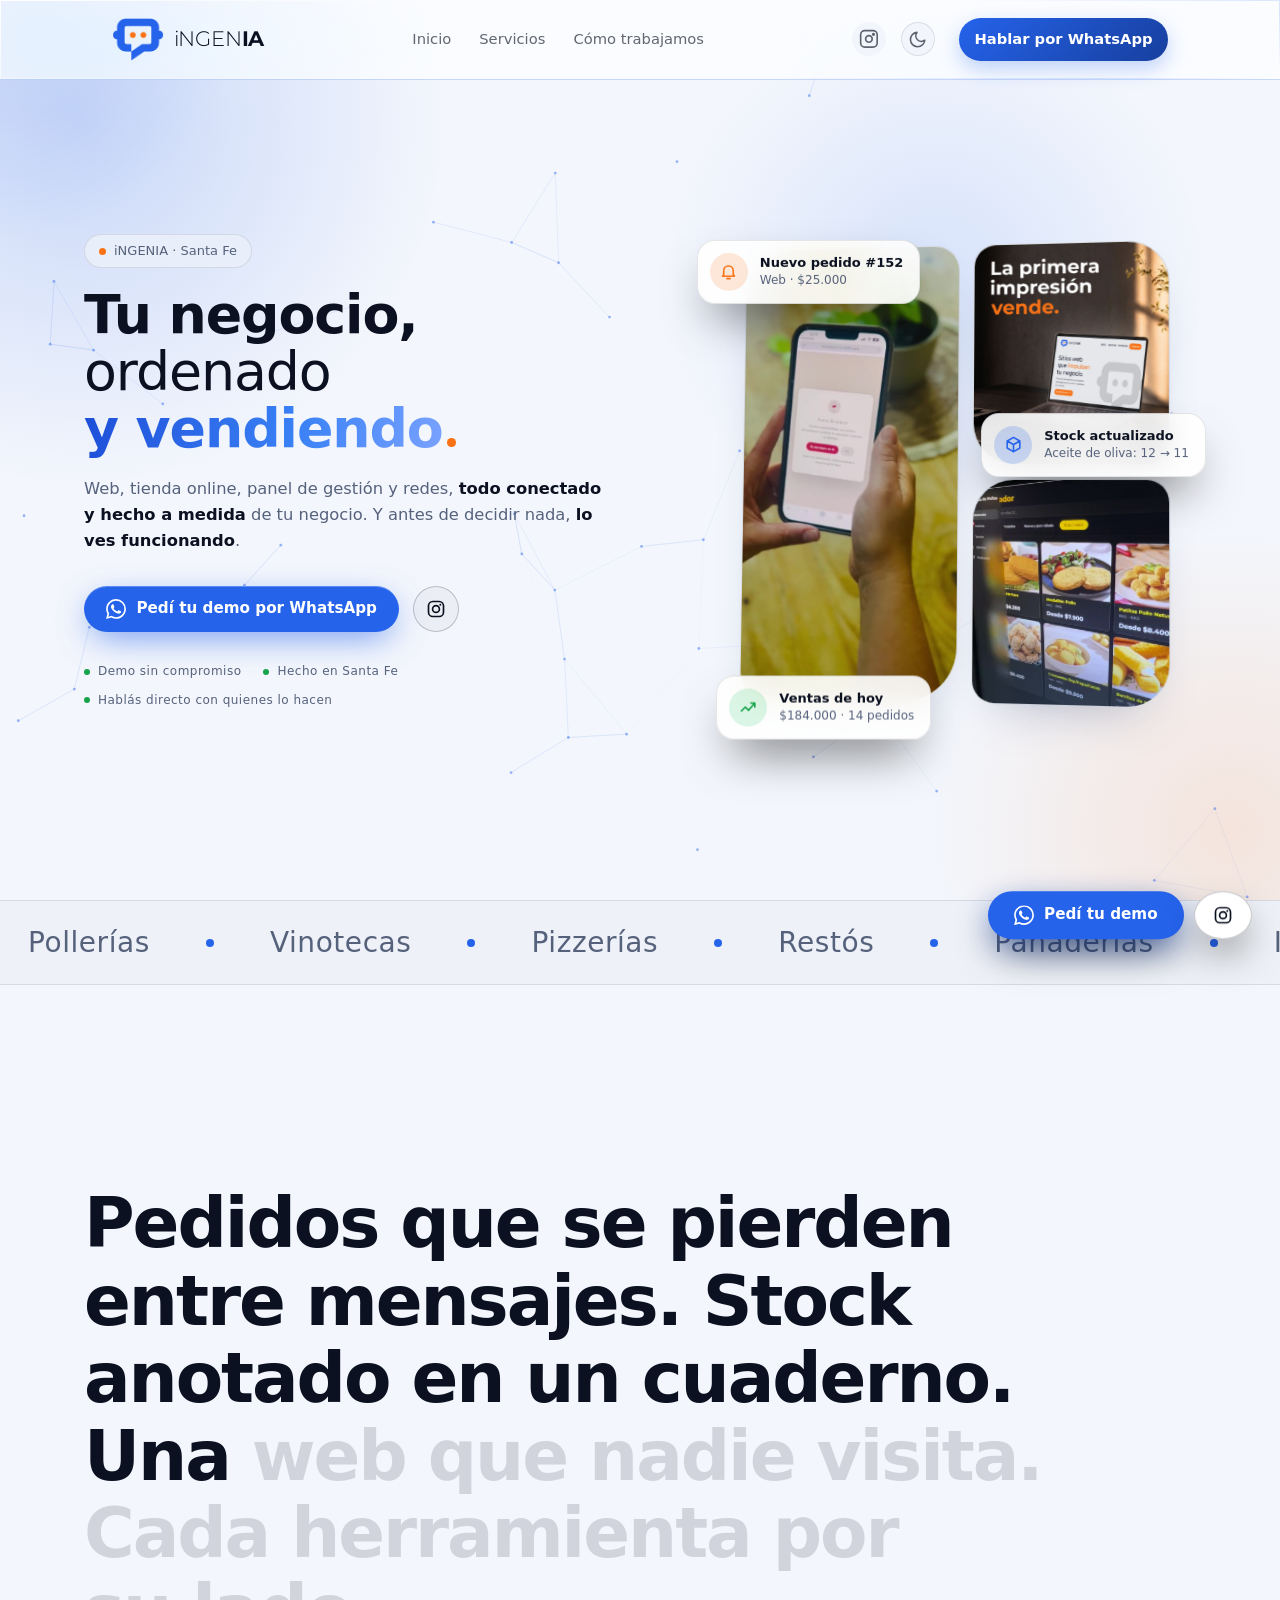
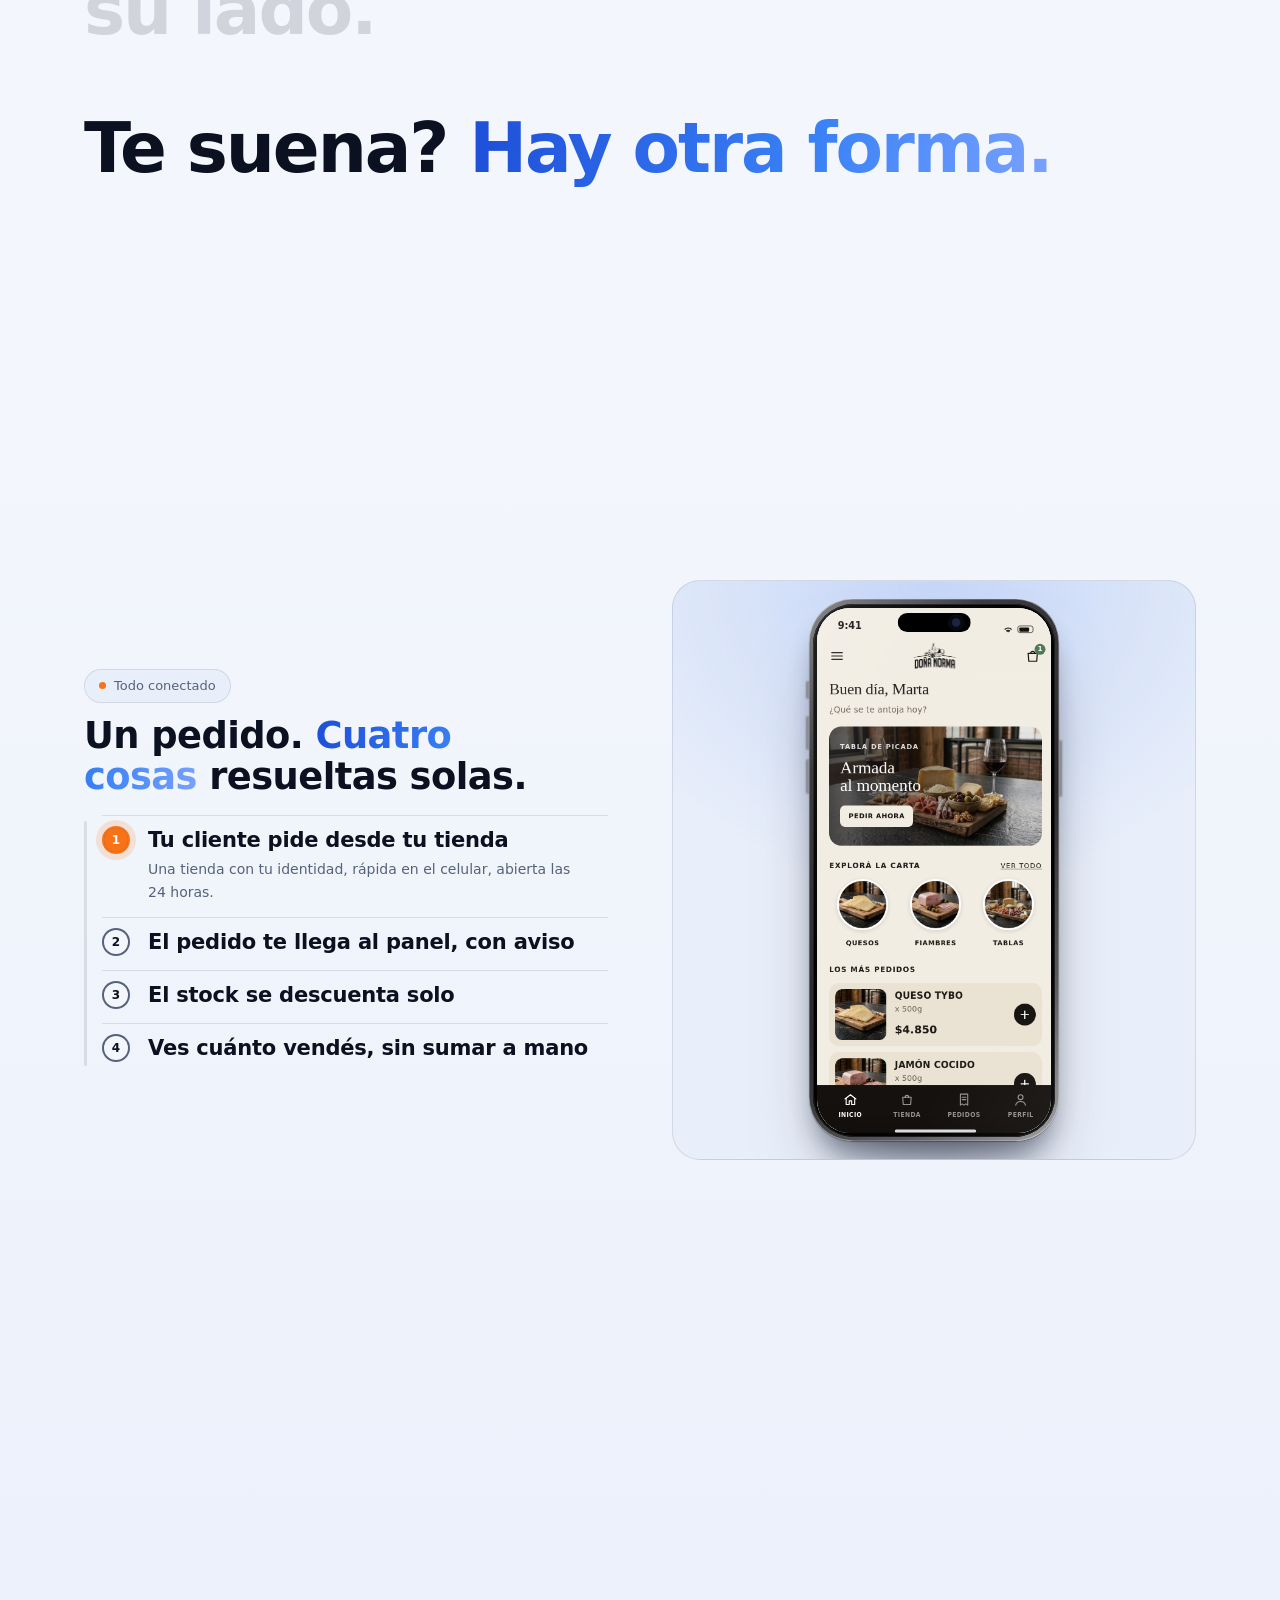
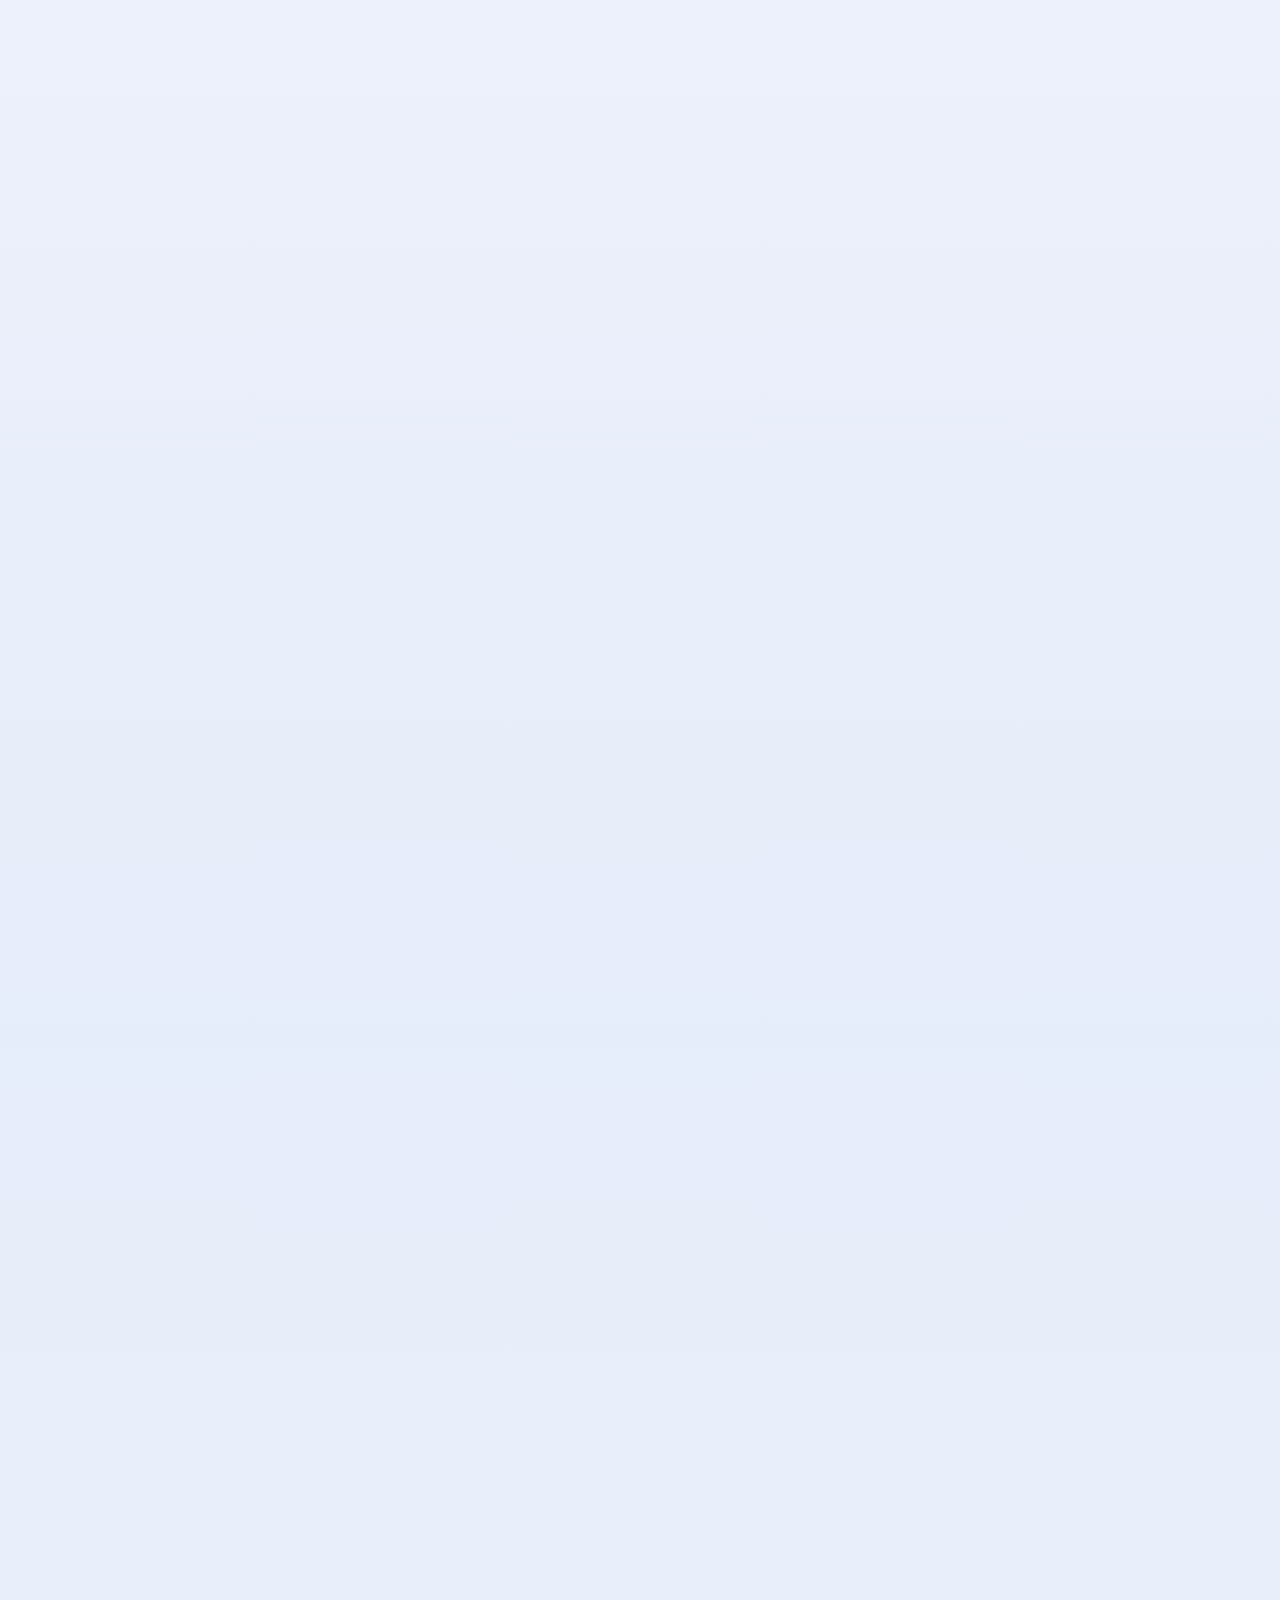
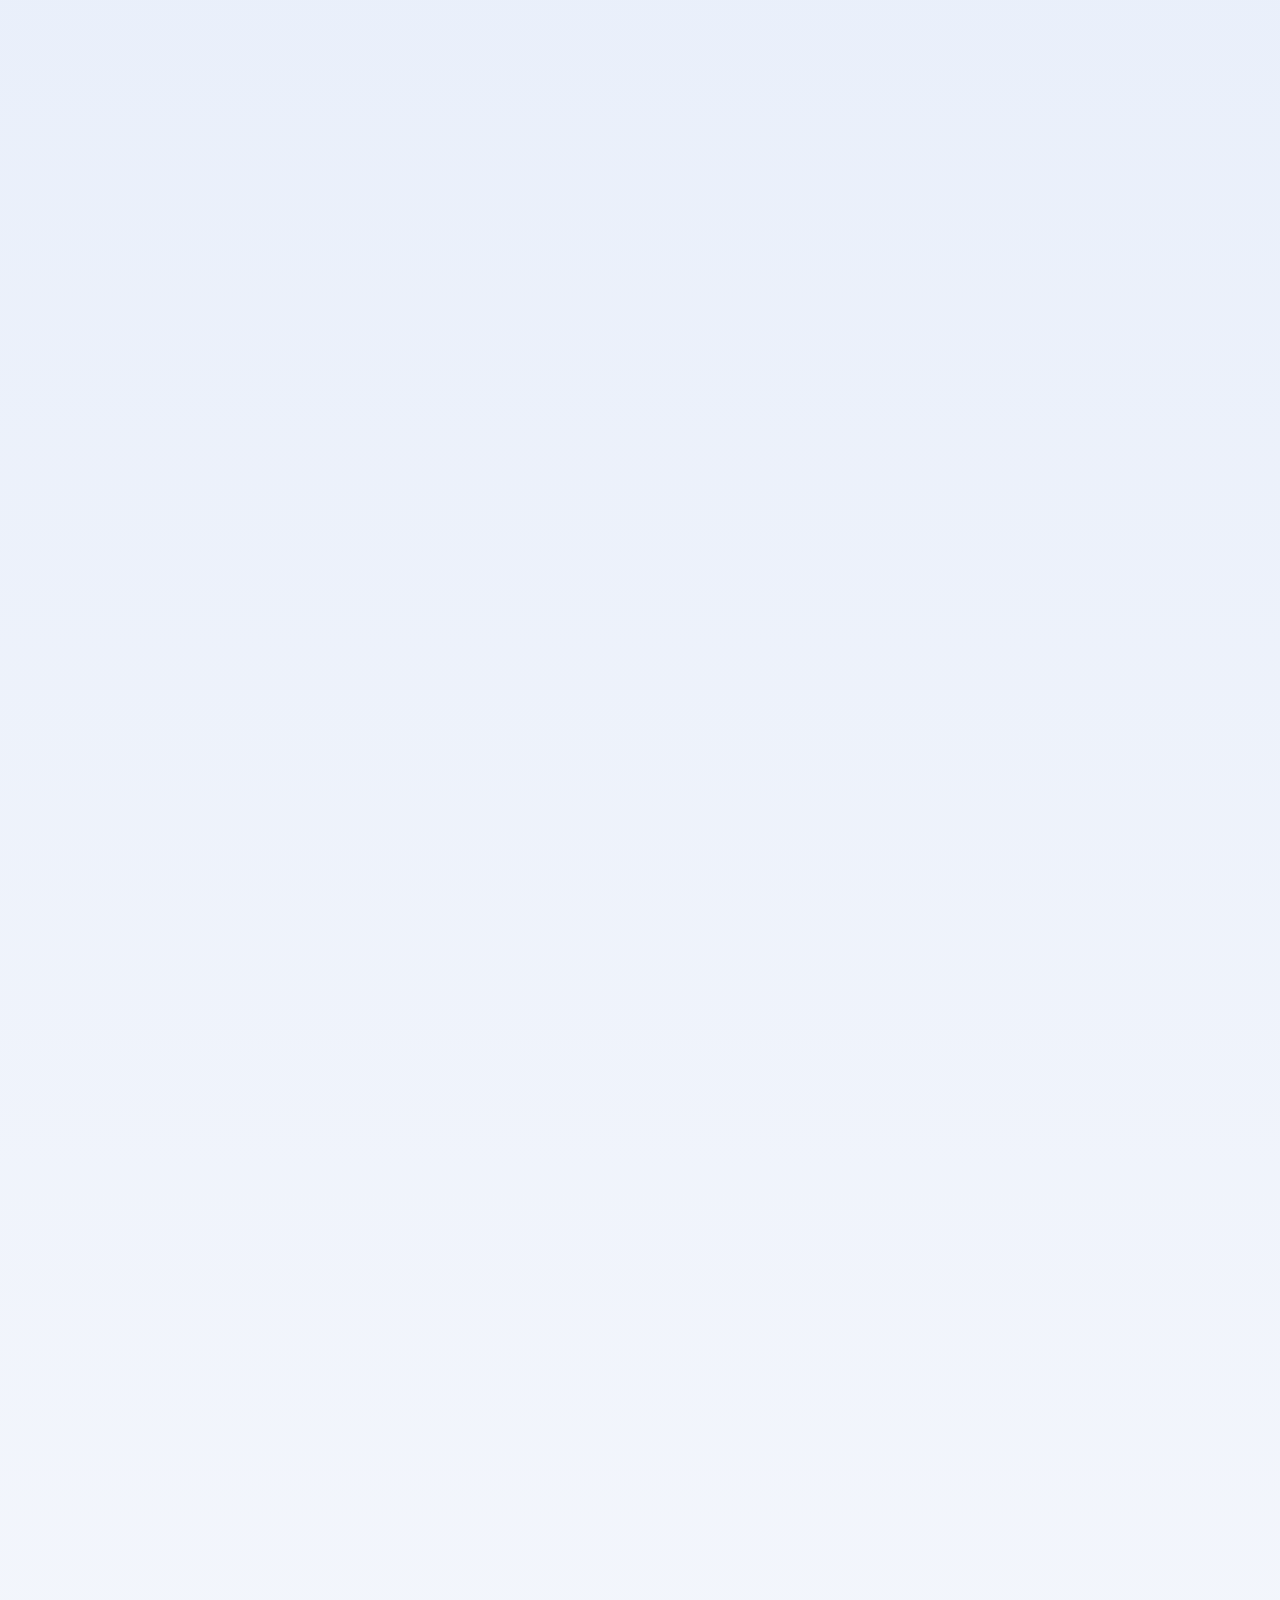
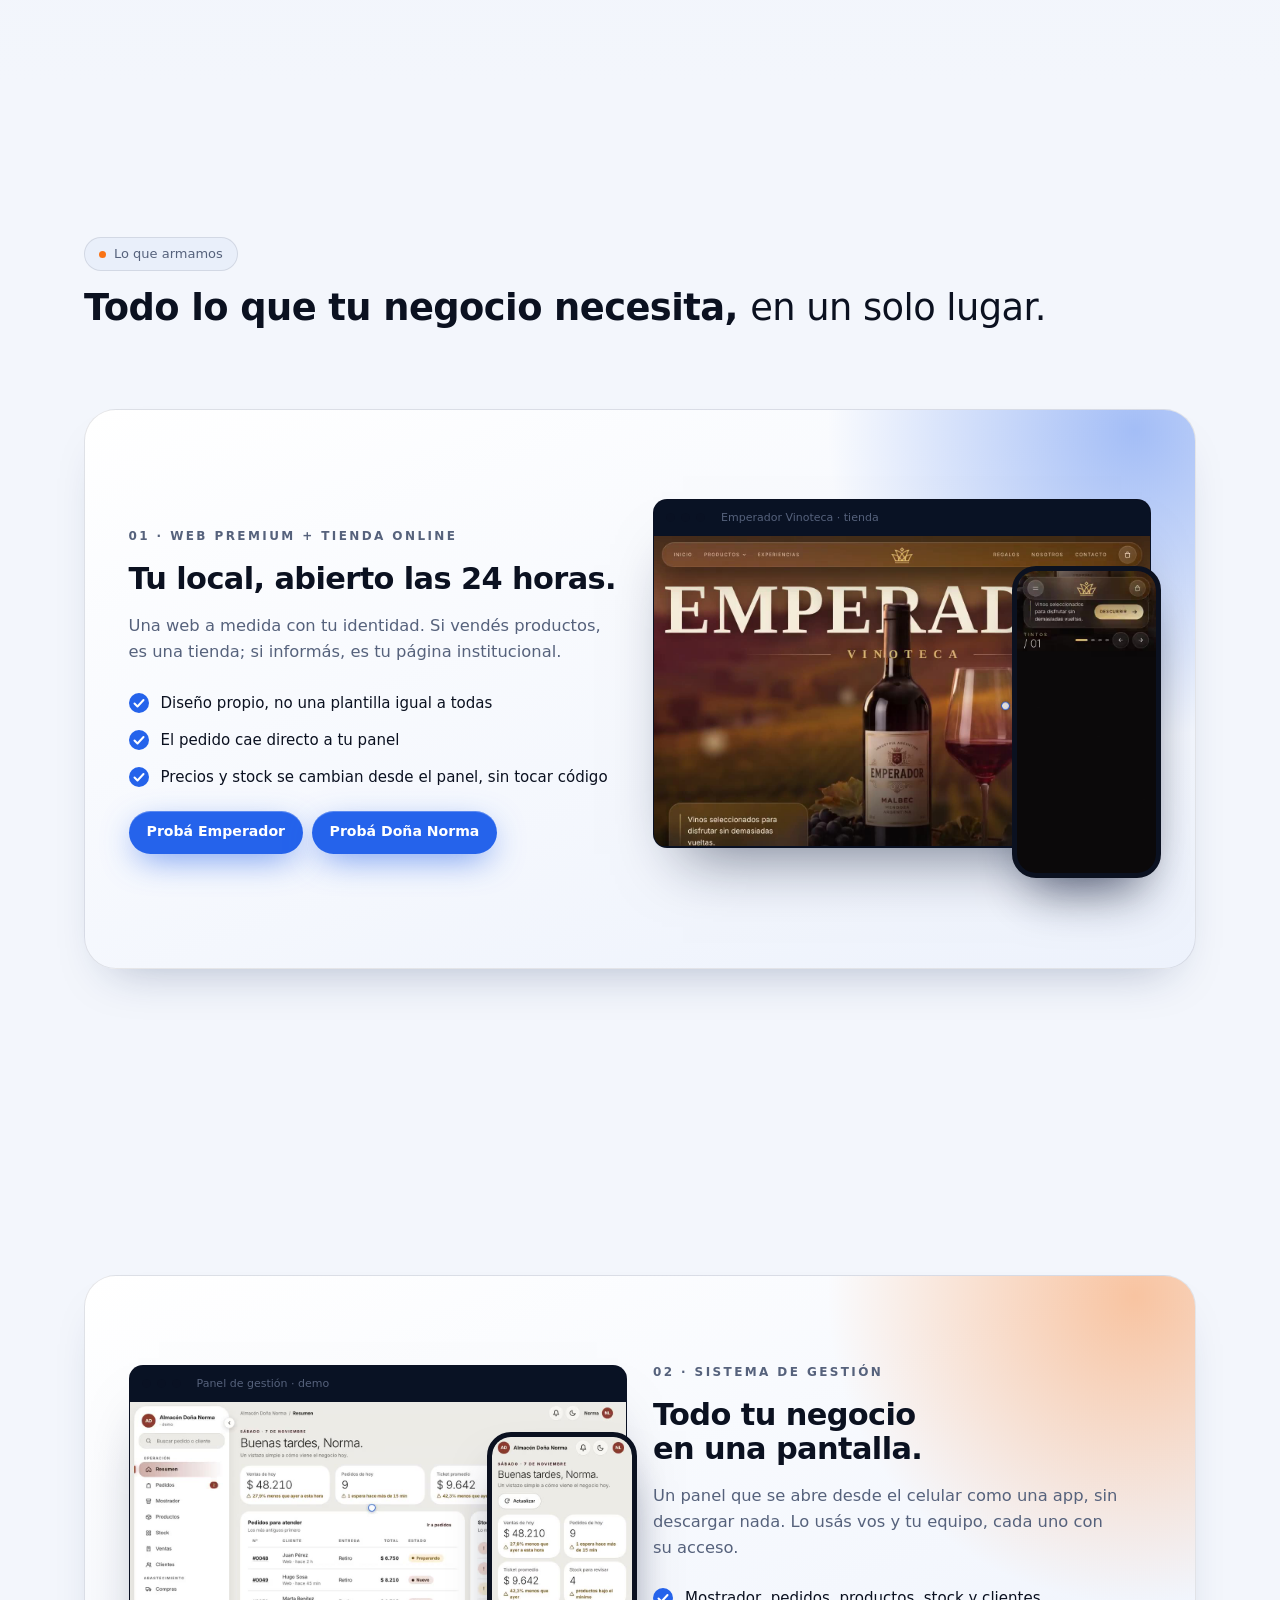
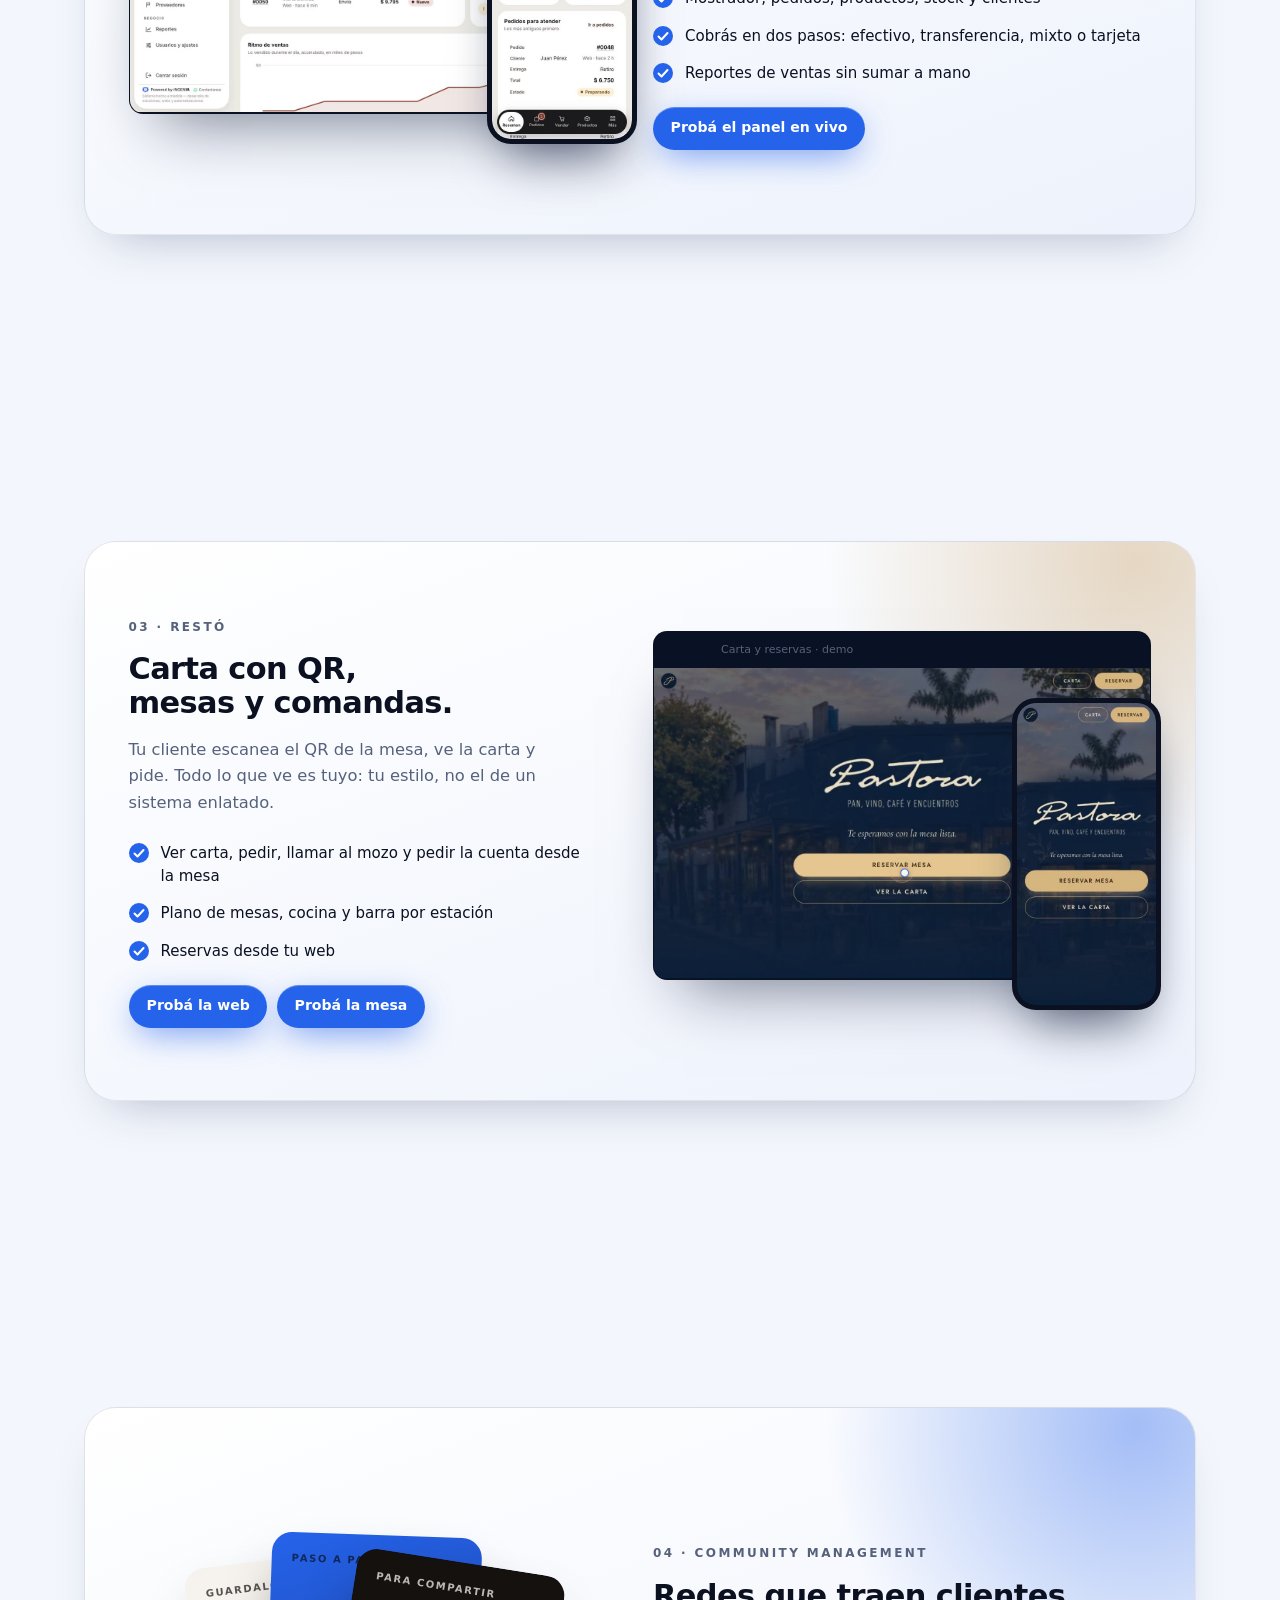
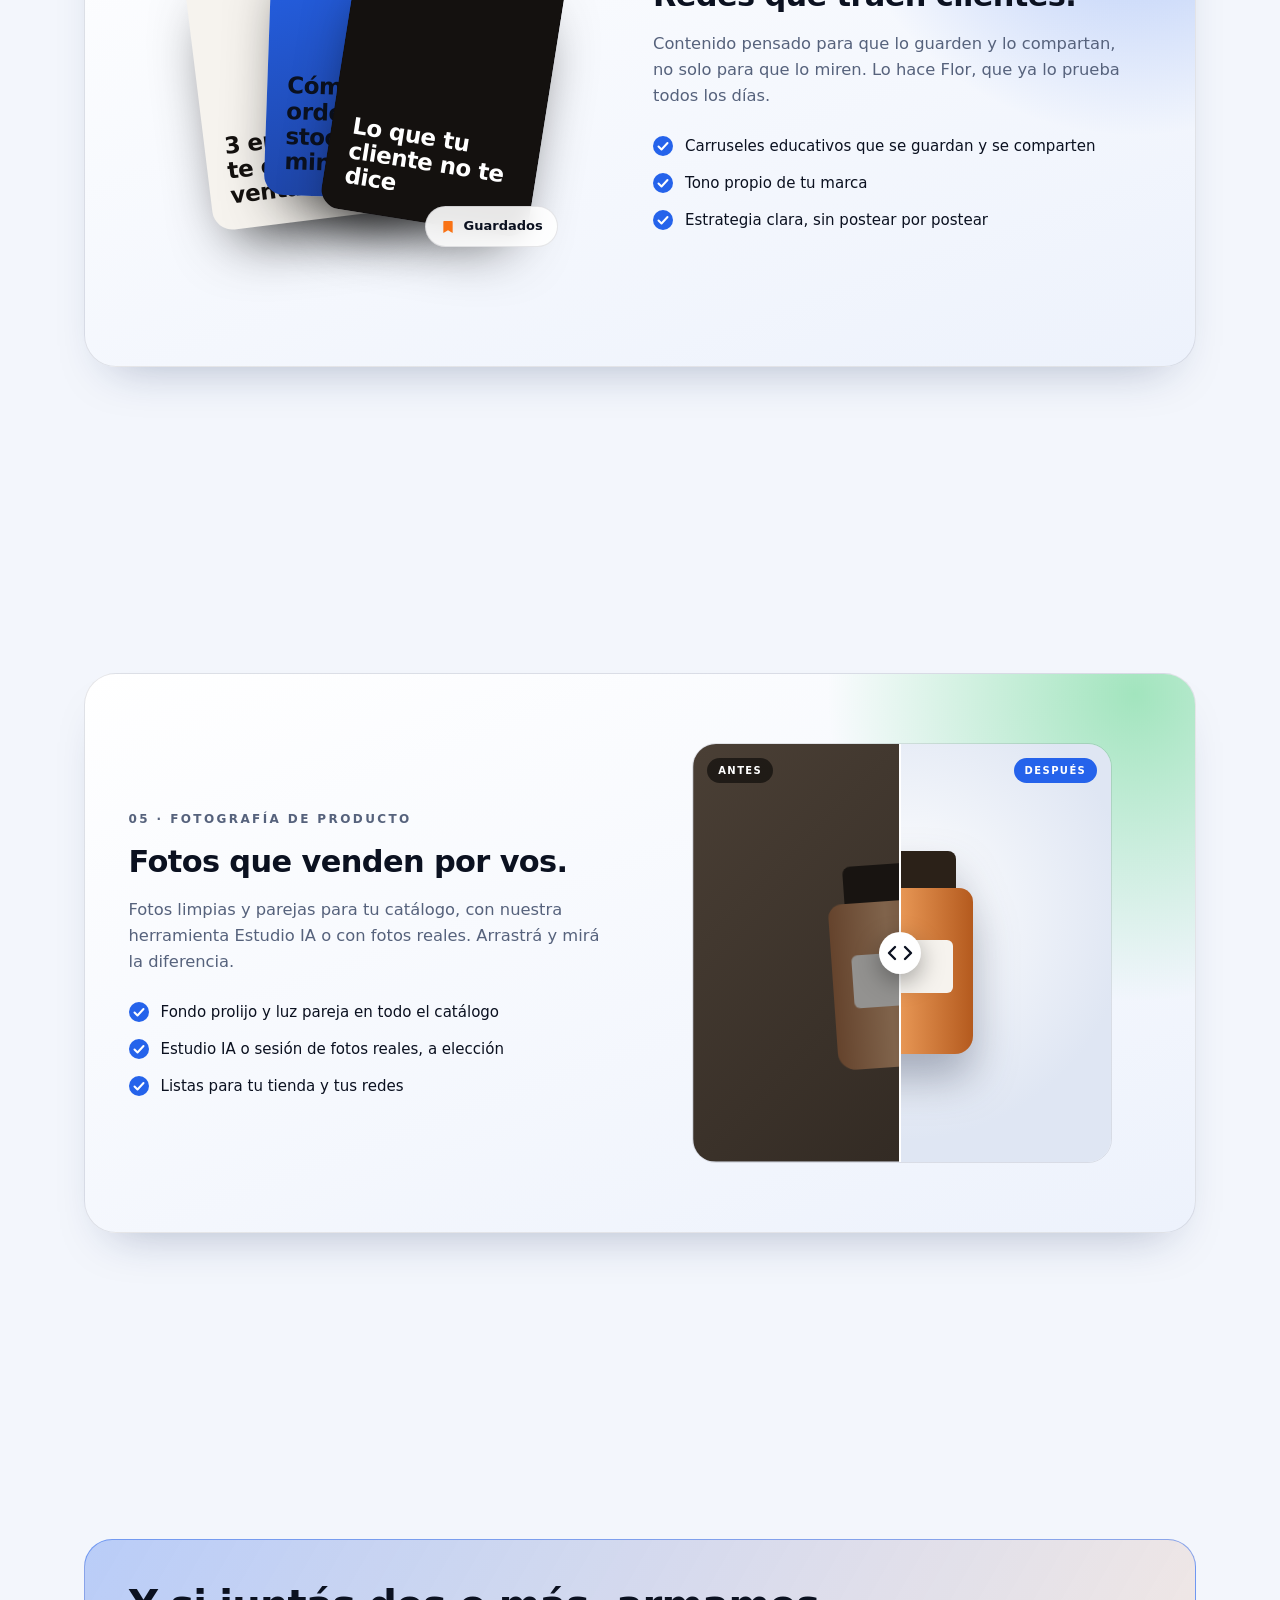
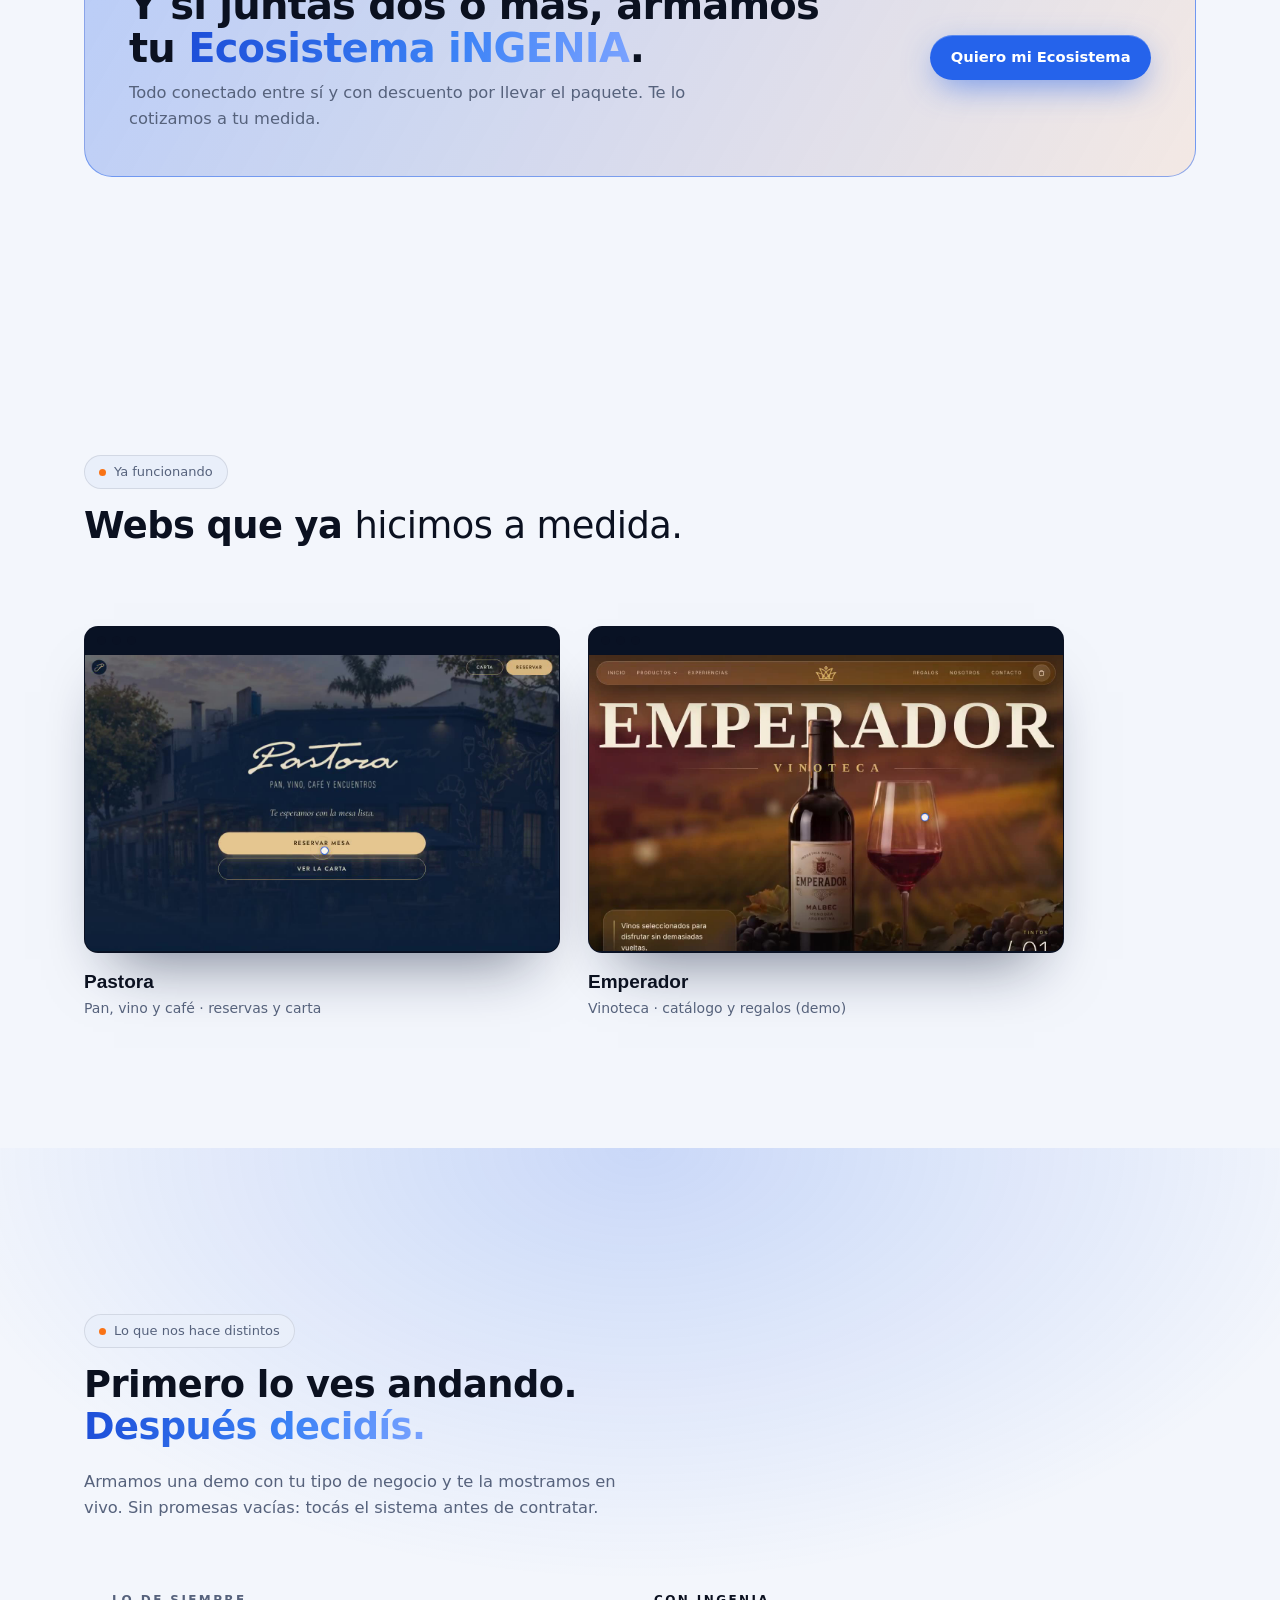
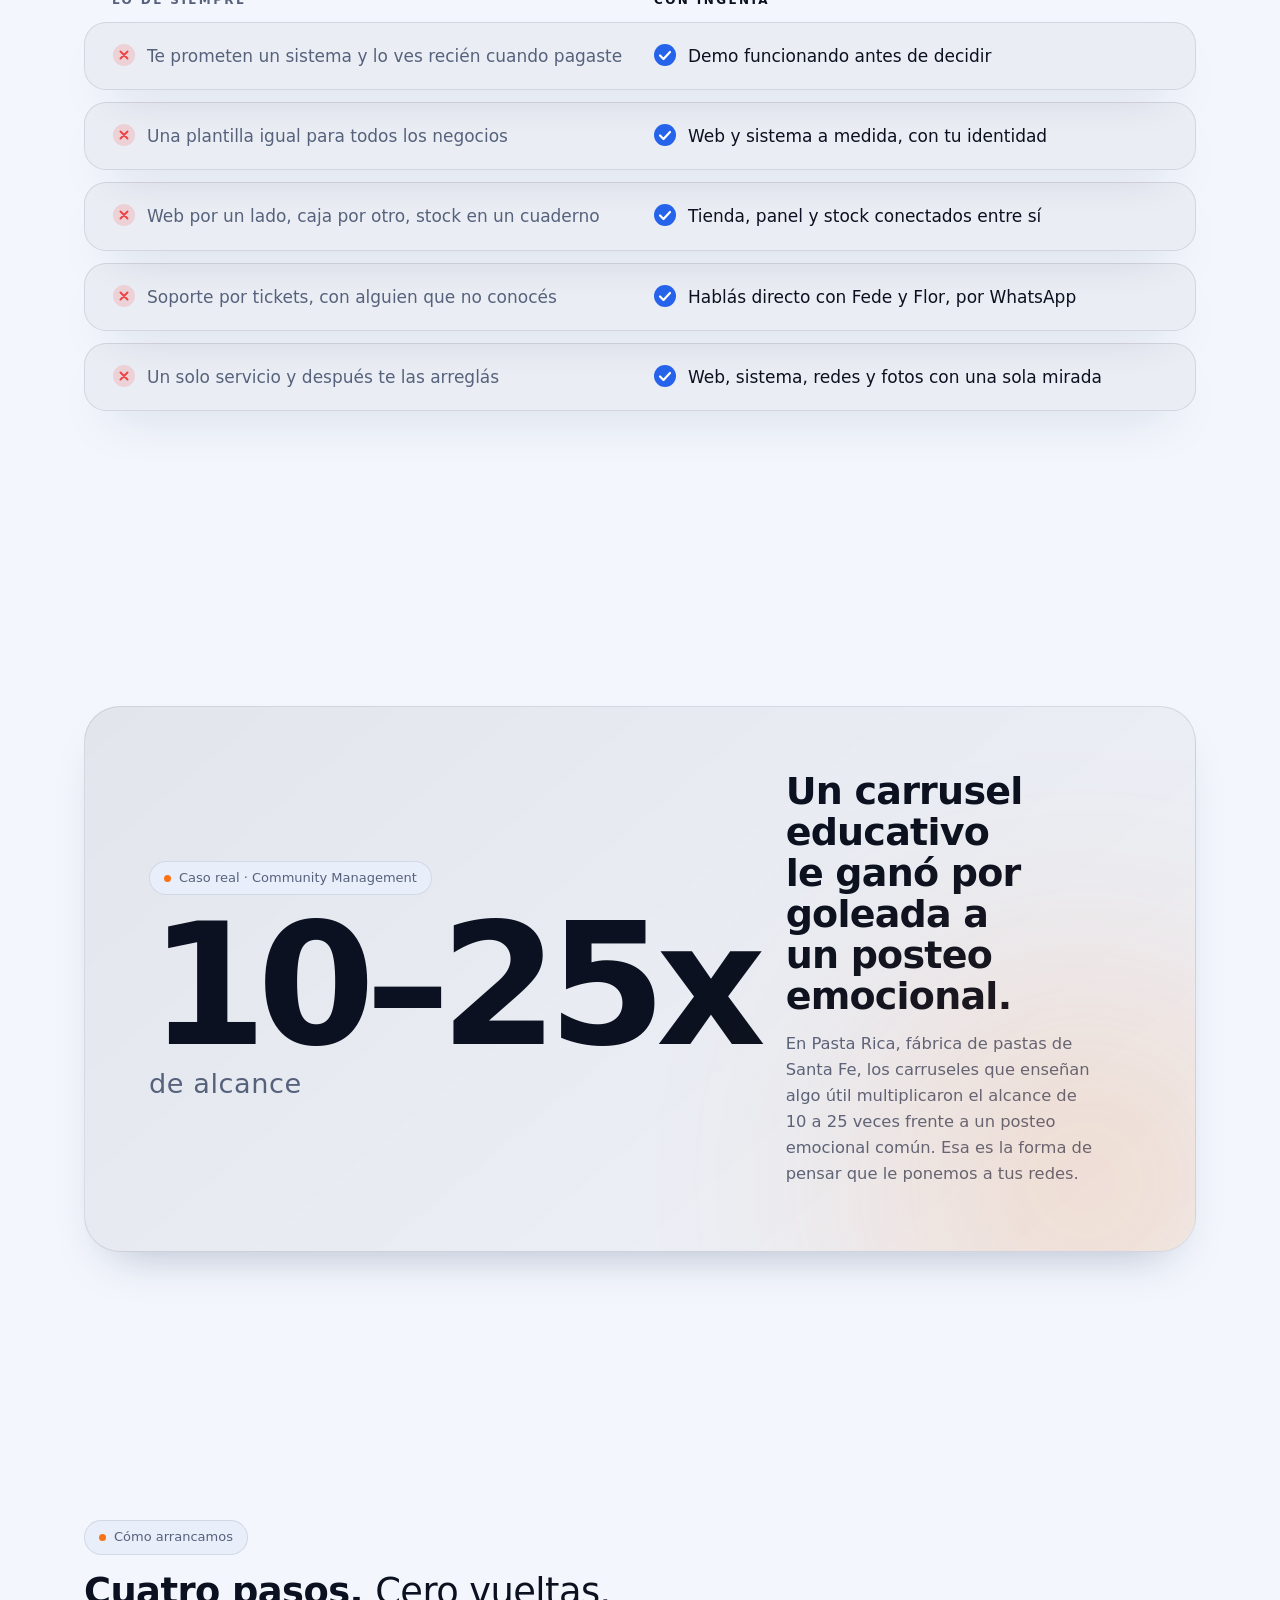
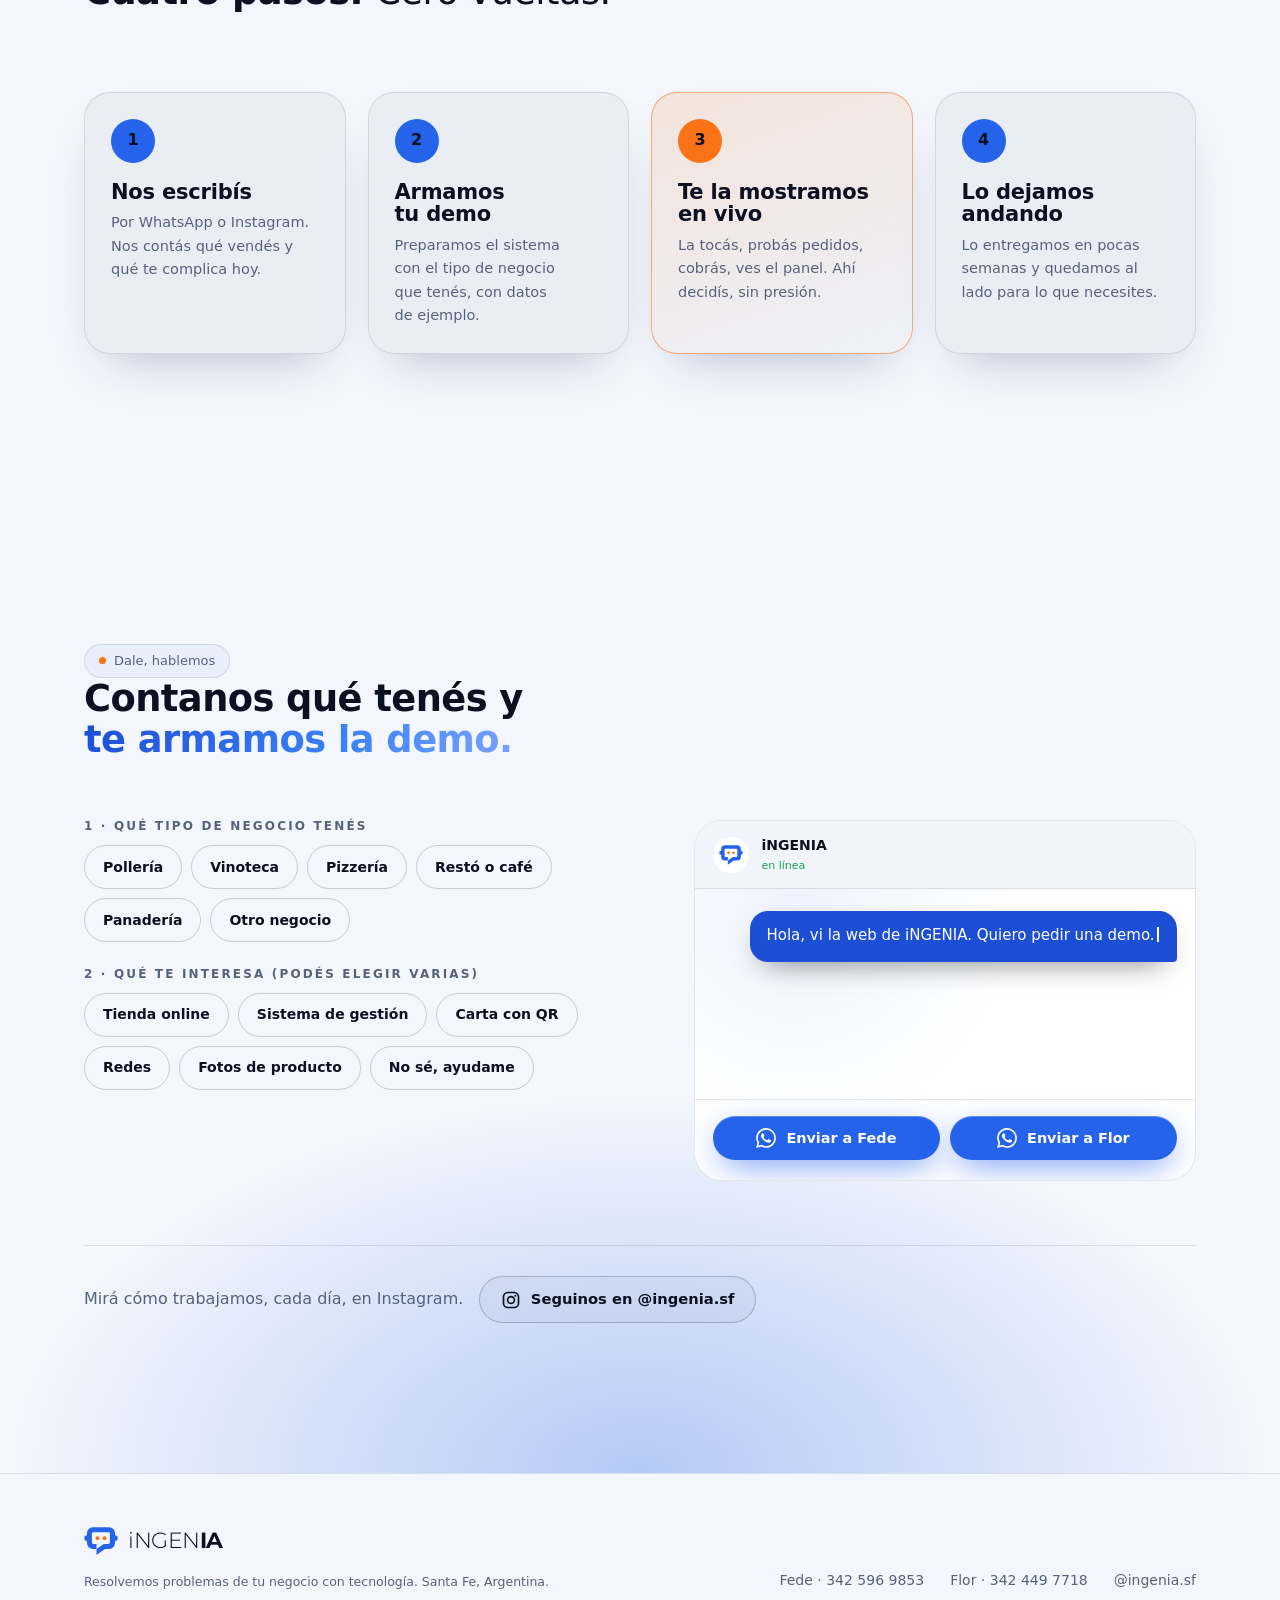
==== commit 9fc06114: "Hero: boton de Instagram en circulo (solo icono) y botones mas finos Co-Authored-By: Claude Sonnet 5" ====
--- a/index.html
+++ b/index.html
@@ -13,7 +13,7 @@
 <link rel="icon" href="img/favicon.svg" type="image/svg+xml">
 <link rel="preconnect" href="https://api.fontshare.com" crossorigin>
 <link href="https://api.fontshare.com/v2/css?f[]=general-sans@500,600,700&display=swap" rel="stylesheet">
-<link rel="stylesheet" href="css/site.css?v=1794229914">
+<link rel="stylesheet" href="css/site.css?v=1794230248">
 <script>document.documentElement.classList.add('js');try{var _t=localStorage.getItem('ingenia_theme');document.documentElement.setAttribute('data-theme',_t==='dark'?'dark':'light')}catch(e){document.documentElement.setAttribute('data-theme','light')}if('scrollRestoration' in history)history.scrollRestoration='manual';</script>
 </head>
 <body>
@@ -82,7 +82,7 @@
       <p class="lead" data-in>Web, tienda online, panel de gestión y redes, <b>todo conectado y hecho a medida</b> de tu negocio. Y antes de decidir nada, <b>lo ves funcionando</b>.</p>
       <div class="row" data-in>
         <button class="btn btn-p btn-l" data-contact><svg><use href="#i-wa"/></svg>Pedí tu demo por WhatsApp</button>
-        <a class="btn btn-g btn-l" href="https://instagram.com/ingenia.sf" target="_blank" rel="noopener"><svg><use href="#i-ig"/></svg>@ingenia.sf</a>
+        <a class="btn btn-g btn-l btn-ico" href="https://instagram.com/ingenia.sf" target="_blank" rel="noopener" aria-label="Instagram @ingenia.sf"><svg><use href="#i-ig"/></svg></a>
       </div>
       <div class="trust" data-in><span><i></i>Demo sin compromiso</span><span><i></i>Hecho en Santa Fe</span><span><i></i>Hablás directo con quienes lo hacen</span></div>
     </div>
--- a/css/site.css
+++ b/css/site.css
@@ -688,3 +688,8 @@
   .svc ul{gap:14px;margin-top:26px}
   .svc h3{margin:14px 0 18px}
 }
+
+/* ---- botones del hero: mas finos + Instagram en circulo ---- */
+.hero .btn-l{min-height:46px;height:auto;padding:.6rem 1.4rem;font-size:.95rem}
+.hero .btn-l.btn-ico{width:46px;height:46px;min-height:46px;padding:0;border-radius:50%;flex:none}
+.hero .btn-l.btn-ico svg{width:20px;height:20px}
